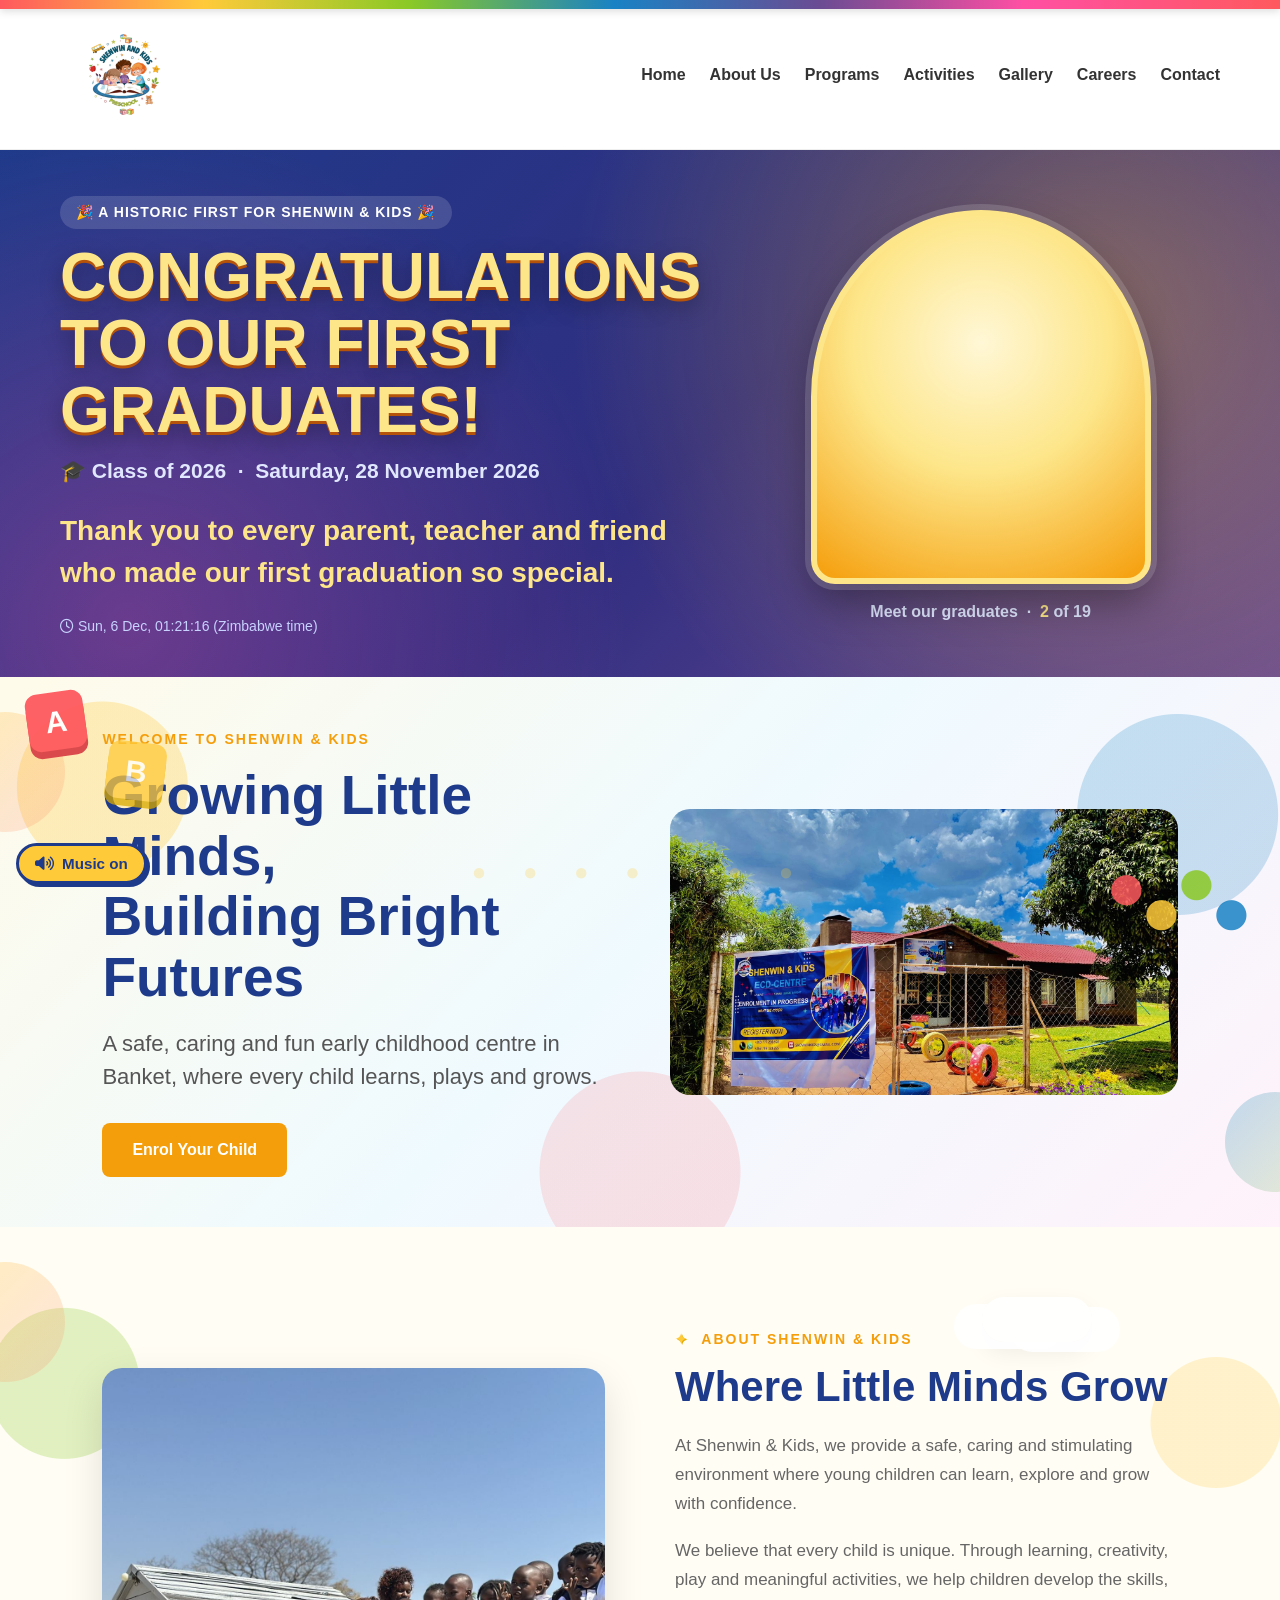
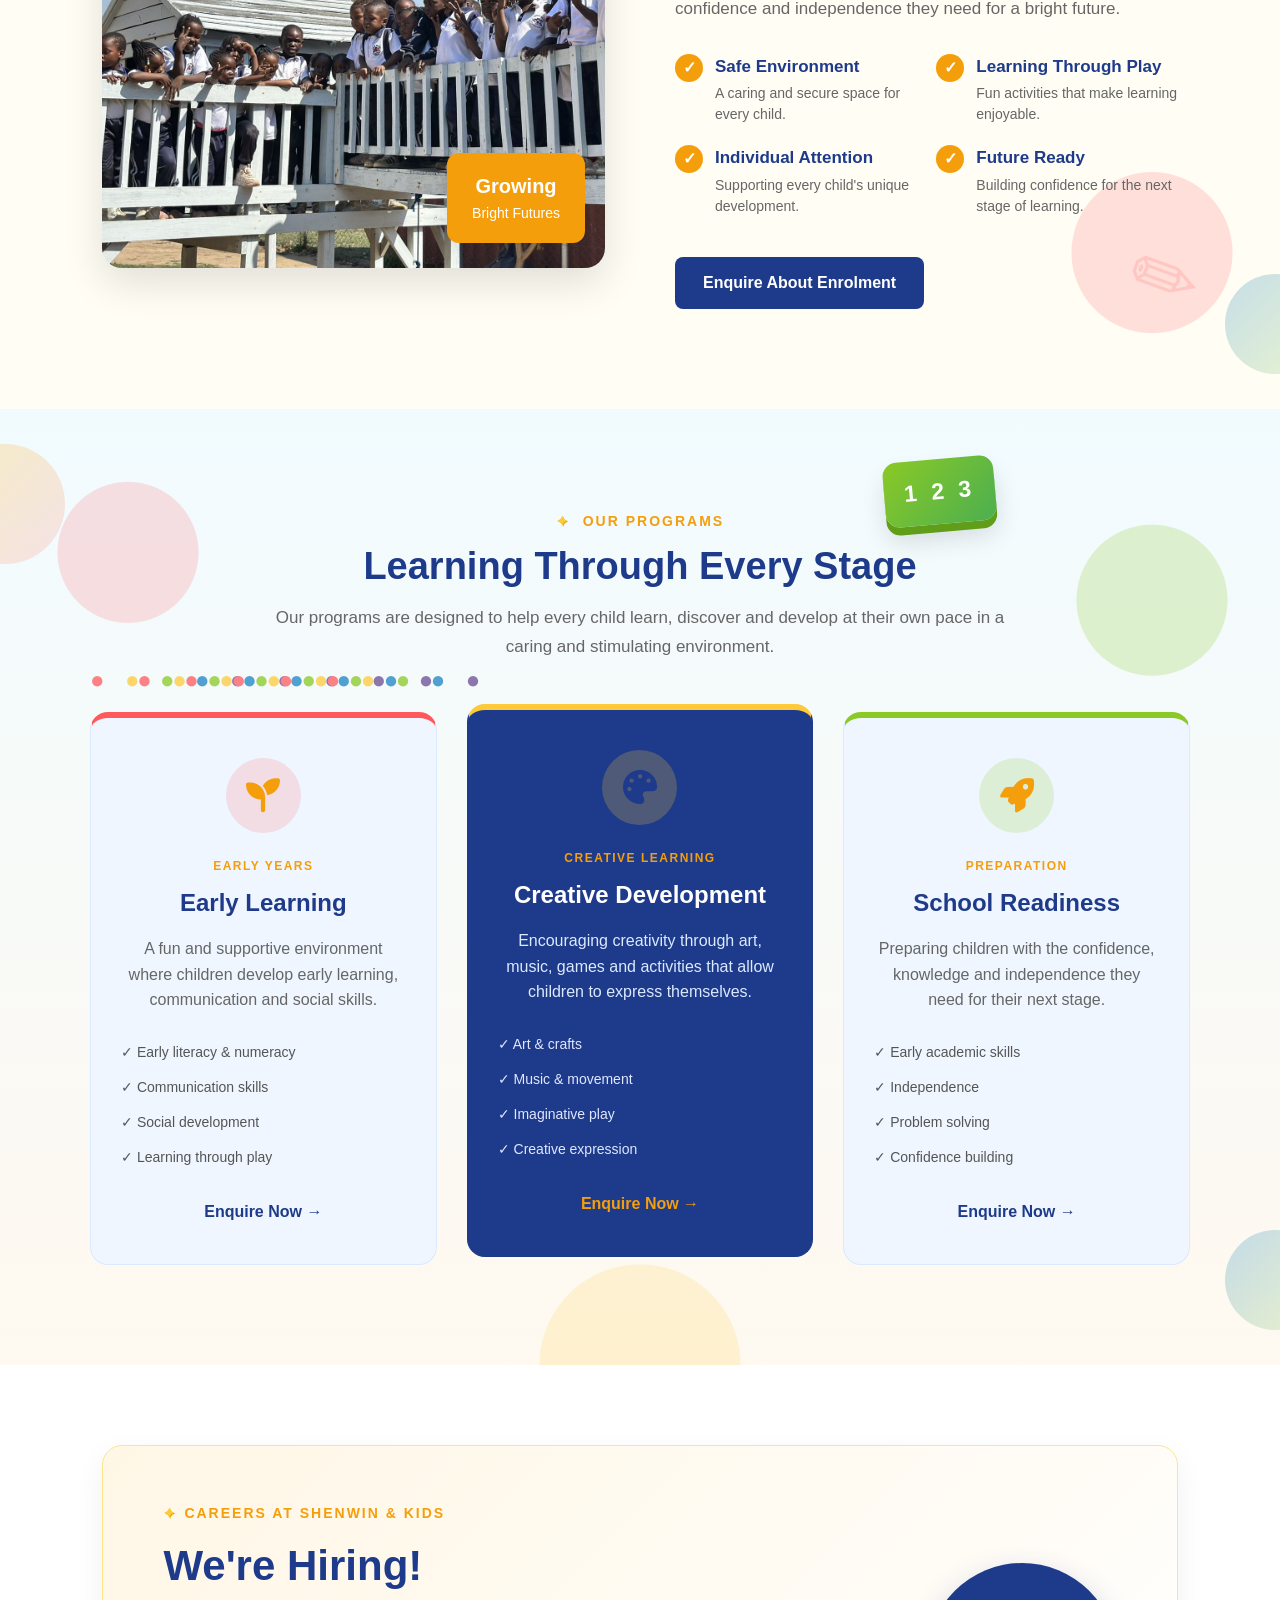
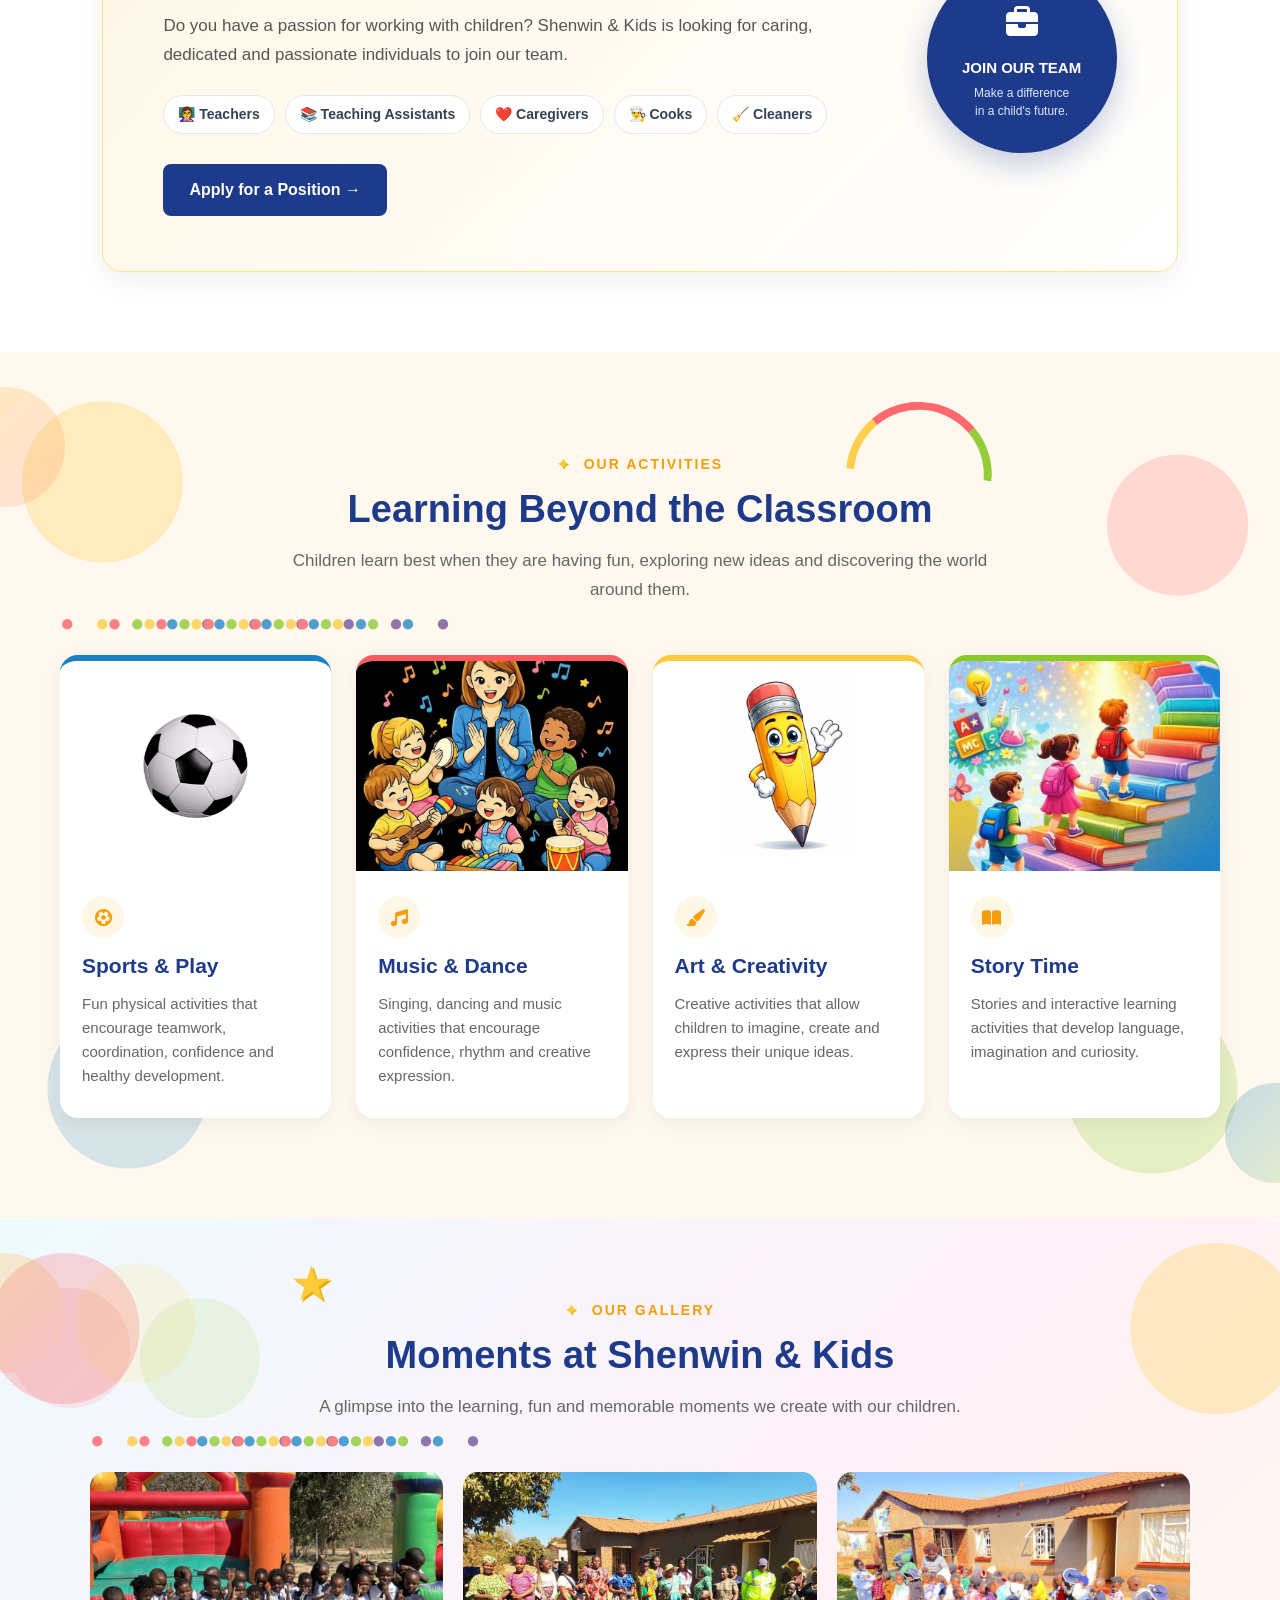
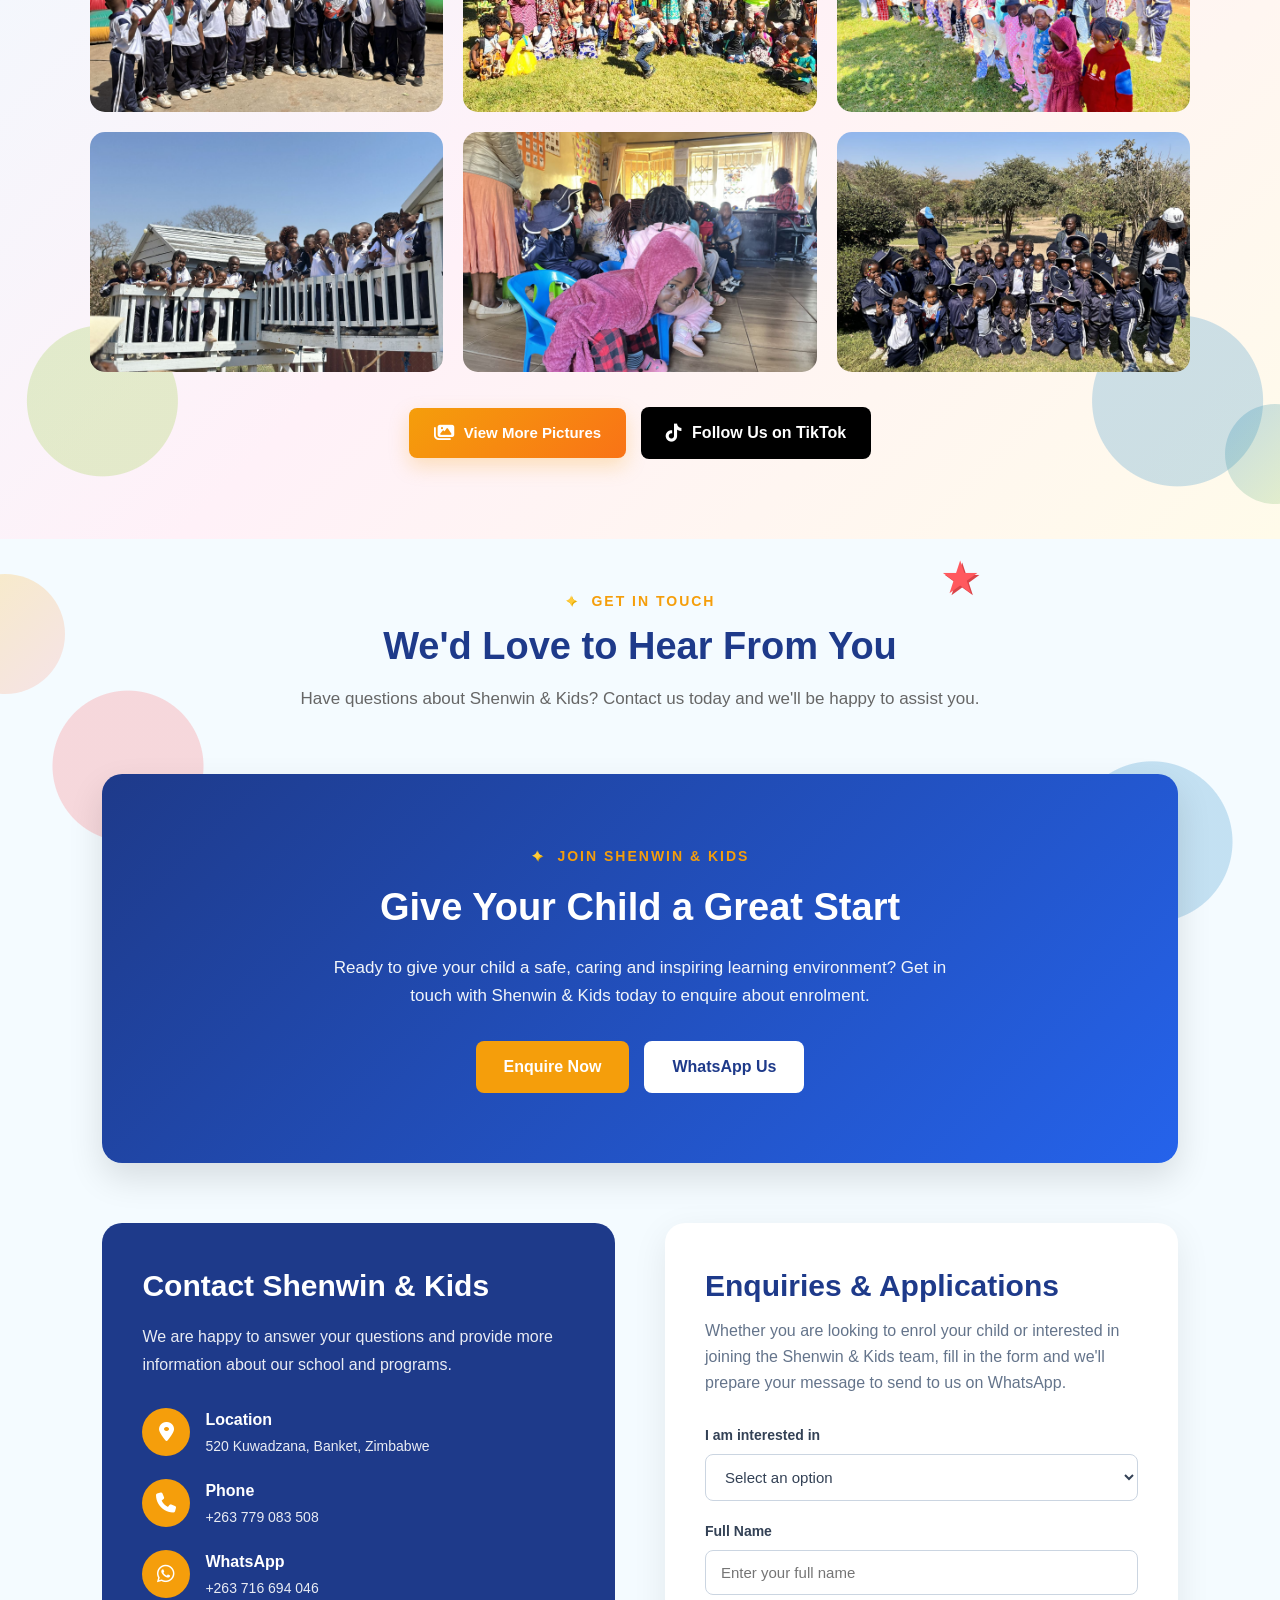
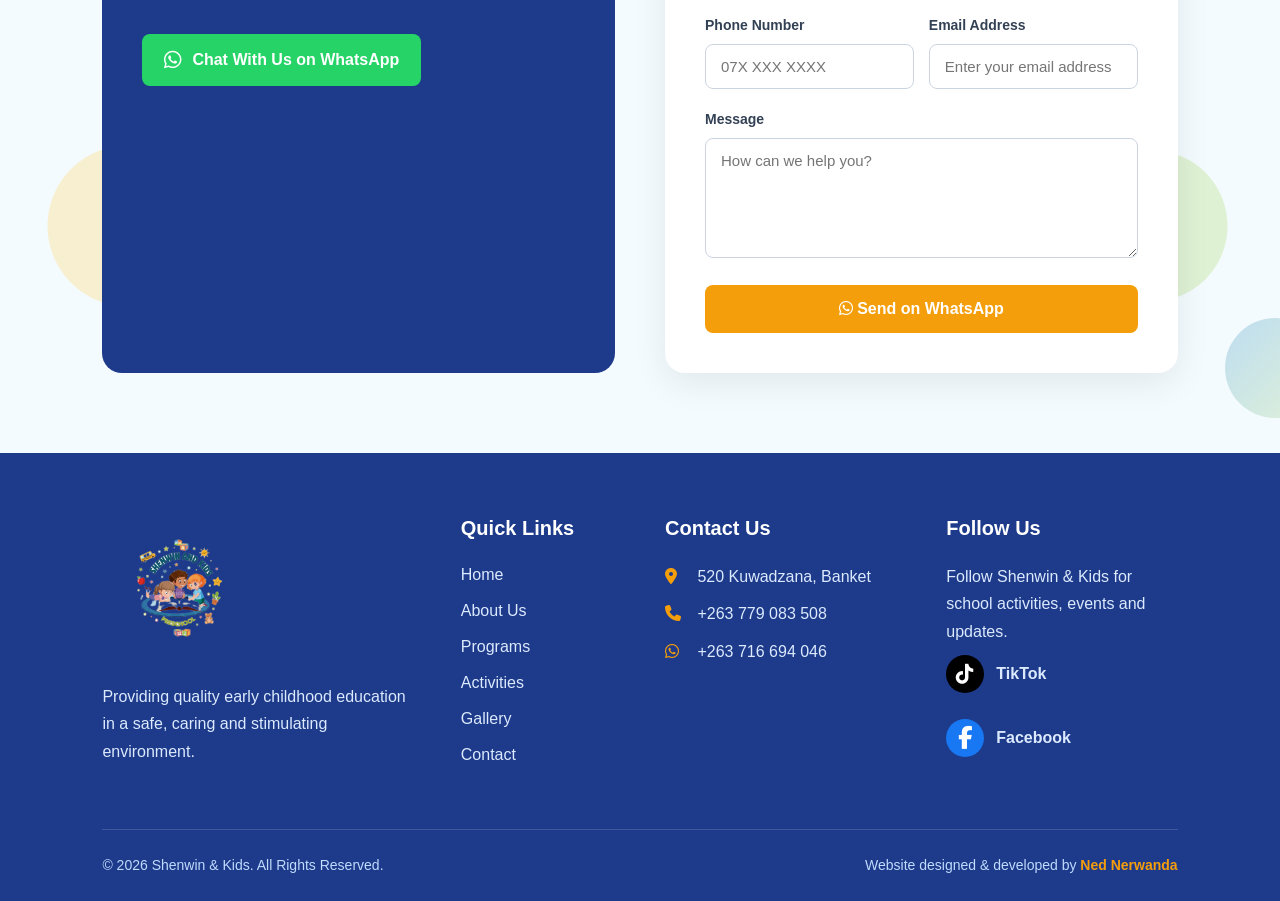
==== docs/index.html @ dcad1020 "Fade out graduation song before the TikTok outro sound Trims the song to 47.3s (the TikTok tag start" ====
<!DOCTYPE html>
<html lang="en">

<head>

    <meta charset="UTF-8">
    <meta name="viewport" content="width=device-width, initial-scale=1.0">
    <meta name="author" content="Ned Nerwanda">

    <title>Shenwin & Kids | Early Childhood Development Centre</title>
    <meta name="description" content="Shenwin & Kids ECD Centre in Banket, Zimbabwe: a safe, caring place where young children learn through play. Enrolling ECD A, ECD B and Grade 1.">
    <link rel="icon" type="image/png" href="img/favicon.png">

    <link rel="stylesheet" href="style.css?v=11">
    <link rel="stylesheet"
      href="https://cdnjs.cloudflare.com/ajax/libs/font-awesome/6.7.2/css/all.min.css">

</head>


<body>


<!-- ==============================
     HEADER
============================== -->

<header>

    <div class="logo">

        <a href="#home">

            <img src="img/logo.png" alt="Shenwin & Kids">

        </a>

    </div>


    <button
        class="menu-toggle"
        id="menu-toggle"
        aria-label="Open navigation menu"
    >
        ☰
    </button>

<nav id="main-nav">
    <a href="#home">Home</a>
    <a href="#about">About Us</a>
    <a href="#programs">Programs</a>
    <a href="#activities">Activities</a>
    <a href="#gallery">Gallery</a>
    <a href="#careers">Careers</a>
    <a href="#contact">Contact</a>
</nav>

</header>


<!-- ==============================
     FIRST GRADUATION BANNER
     (countdown + graduates slideshow; see countdown.js)
============================== -->

<section class="grad-banner" id="graduation" aria-label="First graduation countdown">

    <div class="confetti" aria-hidden="true"><i style="left:41%;background:#ff595e;animation-delay:-3.2s;animation-duration:6.2s"></i><i style="left:68%;background:#ffca3a;animation-delay:-2.9s;animation-duration:6.3s"></i><i style="left:64%;background:#ff595e;animation-delay:-0.3s;animation-duration:8.2s"></i><i style="left:8%;background:#ff595e;animation-delay:-0.7s;animation-duration:8.1s"></i><i style="left:72%;background:#ffca3a;animation-delay:-7.6s;animation-duration:9.2s"></i><i style="left:74%;background:#ffca3a;animation-delay:-4.6s;animation-duration:8.0s"></i><i style="left:28%;background:#ffca3a;animation-delay:-4.5s;animation-duration:6.7s"></i><i style="left:53%;background:#ff595e;animation-delay:-4.3s;animation-duration:8.9s"></i><i style="left:71%;background:#fbbf24;animation-delay:-5.5s;animation-duration:6.5s"></i><i style="left:73%;background:#ffffff;animation-delay:-1.5s;animation-duration:6.5s"></i><i style="left:91%;background:#ffca3a;animation-delay:-4.5s;animation-duration:9.1s"></i><i style="left:63%;background:#ffffff;animation-delay:-4.3s;animation-duration:9.9s"></i><i style="left:59%;background:#ff4fa3;animation-delay:-7.4s;animation-duration:7.8s"></i><i style="left:31%;background:#fbbf24;animation-delay:-1.4s;animation-duration:9.9s"></i><i style="left:10%;background:#ff4fa3;animation-delay:-2.4s;animation-duration:8.5s"></i><i style="left:43%;background:#ffffff;animation-delay:-3.6s;animation-duration:9.0s"></i><i style="left:9%;background:#ffca3a;animation-delay:-4.1s;animation-duration:6.8s"></i><i style="left:43%;background:#ff595e;animation-delay:-7.5s;animation-duration:8.1s"></i><i style="left:85%;background:#ffca3a;animation-delay:-6.1s;animation-duration:8.9s"></i><i style="left:40%;background:#8ac926;animation-delay:-5.6s;animation-duration:9.0s"></i><i style="left:74%;background:#fbbf24;animation-delay:-3.6s;animation-duration:10.2s"></i><i style="left:34%;background:#1982c4;animation-delay:-5.6s;animation-duration:6.3s"></i><i style="left:93%;background:#ffffff;animation-delay:-2.5s;animation-duration:8.9s"></i><i style="left:87%;background:#fbbf24;animation-delay:-3.6s;animation-duration:9.6s"></i><i style="left:85%;background:#8ac926;animation-delay:-0.2s;animation-duration:8.3s"></i><i style="left:21%;background:#ff4fa3;animation-delay:-0.9s;animation-duration:6.3s"></i><i style="left:98%;background:#8ac926;animation-delay:-1.0s;animation-duration:7.2s"></i><i style="left:50%;background:#fbbf24;animation-delay:-4.0s;animation-duration:6.8s"></i><i style="left:51%;background:#ff4fa3;animation-delay:-2.2s;animation-duration:6.7s"></i><i style="left:55%;background:#fbbf24;animation-delay:-4.4s;animation-duration:9.5s"></i><i style="left:45%;background:#ffffff;animation-delay:-7.1s;animation-duration:10.8s"></i><i style="left:19%;background:#ffca3a;animation-delay:-1.4s;animation-duration:7.2s"></i><i style="left:29%;background:#ffca3a;animation-delay:-3.9s;animation-duration:8.9s"></i><i style="left:33%;background:#8ac926;animation-delay:-0.0s;animation-duration:8.1s"></i><i style="left:47%;background:#ff4fa3;animation-delay:-4.5s;animation-duration:10.8s"></i><i style="left:88%;background:#fbbf24;animation-delay:-4.1s;animation-duration:9.1s"></i></div>

    <div class="grad-inner">

        <div class="grad-text">

            <span class="grad-kicker">🎉 A historic first for Shenwin &amp; Kids 🎉</span>

            <h2 class="grad-title js-grad-title">Our First Ever Graduation!</h2>

            <p class="grad-sub">🎓 Class of 2026 &nbsp;·&nbsp; Saturday, 28 November 2026</p>

            <div class="grad-boxes js-grad-boxes" aria-live="off">
                <div class="grad-box"><b data-cd="days">--</b><span>Days</span></div>
                <div class="grad-box"><b data-cd="hours">--</b><span>Hours</span></div>
                <div class="grad-box"><b data-cd="minutes">--</b><span>Minutes</span></div>
                <div class="grad-box"><b data-cd="seconds">--</b><span>Seconds</span></div>
            </div>

            <p class="grad-dayof js-grad-dayof" hidden></p>

            <p class="grad-clock">
                <i class="fa-regular fa-clock"></i>
                <span class="js-clock"></span>
            </p>

        </div>

        <div class="grad-show">
            <div class="grad-frame js-grad-slides">
                <img src="img/graduates/graduate01.webp" alt="Shenwin &amp; Kids graduate" class="active" decoding="async">
                <img src="img/graduates/graduate02.webp" alt="Shenwin &amp; Kids graduate" decoding="async">
                <img src="img/graduates/graduate03.webp" alt="Shenwin &amp; Kids graduate" decoding="async">
                <img src="img/graduates/graduate04.webp" alt="Shenwin &amp; Kids graduate" decoding="async">
                <img src="img/graduates/graduate05.webp" alt="Shenwin &amp; Kids graduate" decoding="async">
                <img src="img/graduates/graduate06.webp" alt="Shenwin &amp; Kids graduate" decoding="async">
                <img src="img/graduates/graduate07.webp" alt="Shenwin &amp; Kids graduate" decoding="async">
                <img src="img/graduates/graduate08.webp" alt="Shenwin &amp; Kids graduate" decoding="async">
                <img src="img/graduates/graduate09.webp" alt="Shenwin &amp; Kids graduate" decoding="async">
                <img src="img/graduates/graduate10.webp" alt="Shenwin &amp; Kids graduate" decoding="async">
                <img src="img/graduates/graduate11.webp" alt="Shenwin &amp; Kids graduate" decoding="async">
                <img src="img/graduates/graduate12.webp" alt="Shenwin &amp; Kids graduate" decoding="async">
                <img src="img/graduates/graduate13.webp" alt="Shenwin &amp; Kids graduate" decoding="async">
                <img src="img/graduates/graduate14.webp" alt="Shenwin &amp; Kids graduate" decoding="async">
                <img src="img/graduates/graduate15.webp" alt="Shenwin &amp; Kids graduate" decoding="async">
                <img src="img/graduates/graduate16.webp" alt="Shenwin &amp; Kids graduate" decoding="async">
                <img src="img/graduates/graduate17.webp" alt="Shenwin &amp; Kids graduate" decoding="async">
                <img src="img/graduates/graduate18.webp" alt="Shenwin &amp; Kids graduate" decoding="async">
                <img src="img/graduates/graduate19.webp" alt="Shenwin &amp; Kids graduate" decoding="async">
            </div>
            <p class="grad-caption">Meet our graduates &nbsp;·&nbsp; <b class="js-grad-n">1</b> of 19</p>
        </div>

    </div>

</section>




<!-- ==============================
     HERO
============================== -->

<section class="hero" id="home">

    <div class="hero-content">

        <span class="hero-label">
            WELCOME TO SHENWIN & KIDS
        </span>


        <h1>
            Growing Little Minds,<br>
            Building Bright Futures
        </h1>


        <p>
            A safe, caring and fun early childhood centre in Banket,
            where every child learns, plays and grows.
        </p>


        <a href="#contact" class="hero-button">
            Enrol Your Child
        </a>

    </div>


    <div class="hero-image">

        <img
            src="img/school1.jpg"
            alt="Shenwin Kids"
        >

    </div>

</section>



<!-- ==============================
     ABOUT
============================== -->

<section id="about" class="about-section">

    <div class="about-container">


        <div class="about-image">

            <img loading="lazy"
                src="img/activity4.jpg"
                alt="Children learning at Shenwin & Kids"
            >


            <div class="about-badge">

                <strong>Growing</strong>

                <span>Bright Futures</span>

            </div>

        </div>



        <div class="about-content">

            <span class="section-label">
                ABOUT SHENWIN & KIDS
            </span>


            <h2>
                Where Little Minds Grow
            </h2>


            <p>
                At Shenwin & Kids, we provide a safe, caring and stimulating
                environment where young children can learn, explore and grow
                with confidence.
            </p>


            <p>
                We believe that every child is unique. Through learning,
                creativity, play and meaningful activities, we help children
                develop the skills, confidence and independence they need
                for a bright future.
            </p>


            <div class="about-features">


                <div class="about-feature">

                    <span class="feature-icon">✓</span>

                    <div>

                        <h3>Safe Environment</h3>

                        <p>
                            A caring and secure space for every child.
                        </p>

                    </div>

                </div>


                <div class="about-feature">

                    <span class="feature-icon">✓</span>

                    <div>

                        <h3>Learning Through Play</h3>

                        <p>
                            Fun activities that make learning enjoyable.
                        </p>

                    </div>

                </div>


                <div class="about-feature">

                    <span class="feature-icon">✓</span>

                    <div>

                        <h3>Individual Attention</h3>

                        <p>
                            Supporting every child's unique development.
                        </p>

                    </div>

                </div>


                <div class="about-feature">

                    <span class="feature-icon">✓</span>

                    <div>

                        <h3>Future Ready</h3>

                        <p>
                            Building confidence for the next stage of learning.
                        </p>

                    </div>

                </div>


            </div>


            <a href="#contact" class="about-button">
                Enquire About Enrolment
            </a>

        </div>

    </div>

</section>



<!-- ==============================
     PROGRAMS
============================== -->

<section class="programs" id="programs">

    <div class="section-heading">

        <span class="section-label">
            OUR PROGRAMS
        </span>


        <h2>
            Learning Through Every Stage
        </h2>


        <p>
            Our programs are designed to help every child learn,
            discover and develop at their own pace in a caring
            and stimulating environment.
        </p>

    </div>



    <div class="program-cards">


        <div class="program-card">

<div class="program-icon">
    <i class="fa-solid fa-seedling"></i>
</div>
            <span class="program-stage">
                EARLY YEARS
            </span>


            <h3>
                Early Learning
            </h3>


            <p>
                A fun and supportive environment where children
                develop early learning, communication and social skills.
            </p>


            <ul class="program-list">

                <li>✓ Early literacy & numeracy</li>

                <li>✓ Communication skills</li>

                <li>✓ Social development</li>

                <li>✓ Learning through play</li>

            </ul>


            <a href="#contact" class="program-link">
                Enquire Now →
            </a>

        </div>



        <div class="program-card featured-program">

<div class="program-icon">
    <i class="fa-solid fa-palette"></i>
</div>
            <span class="program-stage">
                CREATIVE LEARNING
            </span>


            <h3>
                Creative Development
            </h3>


            <p>
                Encouraging creativity through art, music, games
                and activities that allow children to express themselves.
            </p>


            <ul class="program-list">

                <li>✓ Art & crafts</li>

                <li>✓ Music & movement</li>

                <li>✓ Imaginative play</li>

                <li>✓ Creative expression</li>

            </ul>


            <a href="#contact" class="program-link">
                Enquire Now →
            </a>

        </div>



        <div class="program-card">

<div class="program-icon">
    <i class="fa-solid fa-rocket"></i>
</div>
            <span class="program-stage">
                PREPARATION
            </span>


            <h3>
                School Readiness
            </h3>


            <p>
                Preparing children with the confidence, knowledge
                and independence they need for their next stage.
            </p>


            <ul class="program-list">

                <li>✓ Early academic skills</li>

                <li>✓ Independence</li>

                <li>✓ Problem solving</li>

                <li>✓ Confidence building</li>

            </ul>


            <a href="#contact" class="program-link">
                Enquire Now →
            </a>

        </div>

    </div>

</section>

<!-- ==============================
     WE ARE HIRING
============================== -->

<section class="hiring-section" id="careers">

    <div class="hiring-container">

        <div class="hiring-content">

            <span class="section-label">CAREERS AT SHENWIN & KIDS</span>

            <h2>We're Hiring!</h2>

            <p>
                Do you have a passion for working with children?
                Shenwin & Kids is looking for caring, dedicated and
                passionate individuals to join our team.
            </p>

            <div class="hiring-positions">

                <span>👩‍🏫 Teachers</span>
                <span>📚 Teaching Assistants</span>
                <span>❤️ Caregivers</span>
                <span>👨‍🍳 Cooks</span>
                <span>🧹 Cleaners</span>

            </div>

            <a href="#enquiry-form"
               class="hiring-button"
               onclick="selectJobApplication()">
                Apply for a Position →
            </a>

        </div>

        <div class="hiring-badge">

<div class="hiring-badge-icon">
    <i class="fa-solid fa-briefcase"></i>
</div>

            <strong>JOIN OUR TEAM</strong>

            <span>
                Make a difference<br>
                in a child's future.
            </span>

        </div>

    </div>

</section>

<!-- ==============================
     ACTIVITIES
============================== -->

<section class="activities" id="activities">

    <div class="section-heading">

        <span class="section-label">
            OUR ACTIVITIES
        </span>


        <h2>
            Learning Beyond the Classroom
        </h2>


        <p>
            Children learn best when they are having fun, exploring
            new ideas and discovering the world around them.
        </p>

    </div>



    <div class="activity-grid">


        <div class="activity-card">

            <div class="activity-image">

                <img loading="lazy"
                    src="img/sports.jpg"
                    class="illustration"
                    alt="Children enjoying sports and outdoor play"
                >

            </div>


            <div class="activity-content">
                <span class="activity-number">
    <i class="fa-solid fa-futbol"></i>
</span>

                <h3>
                    Sports & Play
                </h3>


                <p>
                    Fun physical activities that encourage teamwork,
                    coordination, confidence and healthy development.
                </p>

            </div>

        </div>



        <div class="activity-card">

            <div class="activity-image">

                <img loading="lazy"
                    src="img/music.jpg"
                    alt="Children enjoying music and dance"
                >

            </div>


            <div class="activity-content">

<span class="activity-number">
    <i class="fa-solid fa-music"></i>
</span>

                <h3>
                    Music & Dance
                </h3>


                <p>
                    Singing, dancing and music activities that encourage
                    confidence, rhythm and creative expression.
                </p>

            </div>

        </div>



        <div class="activity-card">

            <div class="activity-image">

                <img loading="lazy"
                    src="img/art.jpg"
                    class="illustration"
                    alt="Children participating in art and creative activities"
                >

            </div>


            <div class="activity-content">

<span class="activity-number">
    <i class="fa-solid fa-paintbrush"></i>
</span>

                <h3>
                    Art & Creativity
                </h3>


                <p>
                    Creative activities that allow children to imagine,
                    create and express their unique ideas.
                </p>

            </div>

        </div>



        <div class="activity-card">

            <div class="activity-image">

                <img loading="lazy"
                    src="img/story.jpg"
                    alt="Children enjoying story time"
                >

            </div>


            <div class="activity-content">

<span class="activity-number">
    <i class="fa-solid fa-book-open"></i>
</span>

                <h3>
                    Story Time
                </h3>


                <p>
                    Stories and interactive learning activities that
                    develop language, imagination and curiosity.
                </p>

            </div>

        </div>

    </div>

</section>



<!-- ==============================
     GALLERY
============================== -->

<section class="gallery" id="gallery">

    <div class="section-heading">

        <span class="section-label">
            OUR GALLERY
        </span>


        <h2>
            Moments at Shenwin & Kids
        </h2>


        <p>
            A glimpse into the learning, fun and memorable moments
            we create with our children.
        </p>

    </div>



    <div class="gallery-grid">


        <div class="gallery-item">

            <img loading="lazy"
                src="img/activity1.jpg"
                alt="Shenwin & Kids learning activities"
            >

        </div>


        <div class="gallery-item">

            <img loading="lazy"
                src="img/activity2.jpg"
                alt="Shenwin & Kids children activities"
            >

        </div>


        <div class="gallery-item">

            <img loading="lazy"
                src="img/activity3.jpg"
                alt="Shenwin & Kids outdoor activities"
            >

        </div>


        <div class="gallery-item">

            <img loading="lazy"
                src="img/activity4.jpg"
                alt="Shenwin & Kids creative activities"
            >

        </div>


        <div class="gallery-item">

            <img loading="lazy"
                src="img/activity5.jpg"
                alt="Shenwin & Kids school activities"
            >

        </div>


        <div class="gallery-item">

            <img loading="lazy"
                src="img/activity6.jpg"
                alt="Shenwin & Kids memorable moments"
            >

        </div>

        </div>

        <!-- GALLERY BUTTONS -->

<div class="gallery-buttons">

    <a href="gallery.html" class="gallery-more-button">
        <i class="fas fa-images"></i>
        View More Pictures
    </a>

    <a
        href="https://www.tiktok.com/@shenwin_kids"
        class="gallery-tiktok-button"
        target="_blank"
        rel="noopener noreferrer"
    >
        <i class="fab fa-tiktok"></i>
        Follow Us on TikTok
    </a>

</div>


    <!-- GALLERY LIGHTBOX -->

    <div class="lightbox" id="lightbox">

        <button
            class="lightbox-close"
            id="lightbox-close"
            type="button"
        >
            ✕
        </button>


        <button
            class="lightbox-prev"
            id="lightbox-prev"
            type="button"
        >
            ←
        </button>


        <div class="lightbox-content">

            <img loading="lazy"
                id="lightbox-image"
                src=""
                alt="Shenwin & Kids Gallery"
            >

        </div>


        <button
            class="lightbox-next"
            id="lightbox-next"
            type="button"
        >
            →
        </button>

    </div>

</section>



<!-- ==============================
     CONTACT
============================== -->

<section class="contact" id="contact">


    <div class="section-heading">

        <span class="section-label">
            GET IN TOUCH
        </span>


        <h2>
            We'd Love to Hear From You
        </h2>


        <p>
            Have questions about Shenwin & Kids?
            Contact us today and we'll be happy to assist you.
        </p>

    </div>



    <!-- CTA -->

    <div class="enrolment-cta">

        <div class="enrolment-cta-content">

            <span class="section-label">
                JOIN SHENWIN & KIDS
            </span>


            <h2>
                Give Your Child a Great Start
            </h2>


            <p>
                Ready to give your child a safe, caring and inspiring
                learning environment? Get in touch with Shenwin & Kids
                today to enquire about enrolment.
            </p>


            <div class="enrolment-buttons">

                <a
                    href="#enquiry-form"
                    class="cta-primary"
                >
                    Enquire Now
                </a>


                <a
                    href="https://wa.me/263716694046"
                    class="cta-secondary"
                    target="_blank"
                    rel="noopener noreferrer"
                >
                    WhatsApp Us
                </a>

            </div>

        </div>

    </div>



    <!-- CONTACT CONTAINER -->

    <div class="contact-container">


        <!-- CONTACT INFORMATION -->

        <div class="contact-info">

            <h3>
                Contact Shenwin & Kids
            </h3>


            <p>
                We are happy to answer your questions and provide
                more information about our school and programs.
            </p>


            <div class="contact-details">


                <div class="contact-item">

                    <div class="contact-icon">
    <i class="fa-solid fa-location-dot"></i>
</div>


                    <div>

                        <h4>
                            Location
                        </h4>


                        <p>
                            520 Kuwadzana, Banket, Zimbabwe
                        </p>

                    </div>

                </div>



                <div class="contact-item">

                   <div class="contact-icon">
    <i class="fa-solid fa-phone"></i>
</div>


                    <div>

                        <h4>
                            Phone
                        </h4>


                        <p>

                            <a href="tel:+263779083508">
                                +263 779 083 508
                            </a>

                        </p>

                    </div>

                </div>



                <div class="contact-item">

                   <div class="contact-icon">
    <i class="fa-brands fa-whatsapp"></i>
</div>


                    <div>

                        <h4>
                            WhatsApp
                        </h4>


                        <p>
                            <a href="https://wa.me/263716694046" target="_blank" rel="noopener noreferrer">
                                +263 716 694 046
                            </a>
                        </p>

                    </div>

                </div>

            </div>

<a
    href="https://wa.me/263716694046"
    class="whatsapp-button"
    target="_blank"
    rel="noopener noreferrer"
>
    <i class="fa-brands fa-whatsapp"></i>
    Chat With Us on WhatsApp
</a>

        </div>



        <!-- ==============================
             ENQUIRY / JOB FORM
        ============================== -->

        <div
            class="contact-form-container"
            id="enquiry-form"
        >

            <h3>
                Enquiries & Applications
            </h3>


            <p>
                Whether you are looking to enrol your child or interested
                in joining the Shenwin & Kids team, fill in the form and
                we'll prepare your message to send to us on WhatsApp.
            </p>

<form
    id="contact-form"
>
                <!-- APPLICATION TYPE -->

                <div class="form-group">

                    <label for="application-type">
                        I am interested in
                    </label>


                    <select
                        id="application-type"
                        name="application-type"
                        required
                    >

                        <option value="">
                            Select an option
                        </option>


                        <option value="Child Enrolment">
                            👨‍👩‍👧 Enrolling a Child
                        </option>


                        <option value="Job Application">
                            💼 Applying for a Job
                        </option>

                    </select>

                </div>



                <!-- ==============================
                     COMMON INFORMATION
                ============================== -->

                <div class="form-group">

                    <label for="applicant-name">
                        Full Name
                    </label>


                    <input
                        type="text"
                        id="applicant-name"
                        name="applicant-name"
                        placeholder="Enter your full name"
                        required
                    >

                </div>



                <div class="form-row">


                    <div class="form-group">

                        <label for="applicant-phone">
                            Phone Number
                        </label>


                        <input
                            type="tel"
                            id="applicant-phone"
                            name="applicant-phone"
                            placeholder="07X XXX XXXX"
                            required
                        >

                    </div>



                    <div class="form-group">

                        <label for="applicant-email">
                            Email Address
                        </label>


                        <input
                            type="email"
                            id="applicant-email"
                            name="applicant-email"
                            placeholder="Enter your email address"
                        >

                    </div>

                </div>



                <!-- ==============================
                     CHILD ENROLMENT FIELDS
                ============================== -->

                <div
                    id="enrolment-fields"
                    style="display: none;"
                >


                    <div class="form-group">

                        <label for="child-name">
                            Child's Name
                        </label>


                        <input
                            type="text"
                            id="child-name"
                            name="child-name"
                            placeholder="Enter child's name"
                        >

                    </div>



                    <div class="form-row">


                        <div class="form-group">

                            <label for="child-age">
                                Child's Age
                            </label>


                            <input
                                type="text"
                                id="child-age"
                                name="child-age"
                                placeholder="e.g. 4 years"
                            >

                        </div>



                        <div class="form-group">

                            <label for="grade">
                                Grade / Class
                            </label>


                            <select
                                id="grade"
                                name="grade"
                            >

                                <option value="">
                                    Select Grade / Class
                                </option>


                                <option value="ECD A">
                                    ECD A
                                </option>


                                <option value="ECD B">
                                    ECD B
                                </option>


                                <option value="Grade 1">
                                    Grade 1
                                </option>

                            </select>

                        </div>

                    </div>



                    <div class="form-group">

                        <label for="subject">
                            Enquiry Type
                        </label>


                        <select
                            id="subject"
                            name="subject"
                        >

                            <option value="">
                                Select an option
                            </option>


                            <option value="Enrollment">
                                Enrollment
                            </option>


                            <option value="Fees">
                                Fees
                            </option>


                            <option value="Programs">
                                Programs
                            </option>


                            <option value="School Tour">
                                School Tour
                            </option>


                            <option value="General Enquiry">
                                General Enquiry
                            </option>

                        </select>

                    </div>

                </div>



                <!-- ==============================
                     JOB APPLICATION FIELDS
                ============================== -->

                <div
                    id="job-fields"
                    style="display: none;"
                >


                    <div class="form-group">

                        <label for="job-position">
                            Position Applying For
                        </label>


                        <select
                            id="job-position"
                            name="job-position"
                        >

                            <option value="">
                                Select a position
                            </option>


                            <option value="Teacher">
                                👩‍🏫 Teacher
                            </option>


                            <option value="Teaching Assistant">
                                📚 Teaching Assistant
                            </option>


                            <option value="Caregiver">
                                ❤️ Caregiver
                            </option>


                            <option value="Cook">
                                👨‍🍳 Cook
                            </option>


                            <option value="Cleaner">
                                🧹 Cleaner
                            </option>


                            <option value="Gardener">
                                🌱 Gardener
                            </option>


                            <option value="Security">
                                🛡️ Security
                            </option>


                            <option value="Other">
                                Other
                            </option>

                        </select>

                    </div>



                    <div class="form-group">

                        <label for="experience">
                            Experience / Qualifications
                        </label>


                        <textarea
                            id="experience"
                            name="experience"
                            rows="4"
                            placeholder="Briefly tell us about your experience and qualifications..."
                        ></textarea>

                    </div>

<div class="form-group cv-upload-group">

    <label>
        Your CV
    </label>

    <div class="cv-upload-box">

        <div class="cv-upload-icon">
            <i class="fa-brands fa-whatsapp"></i>
        </div>

        <div class="cv-upload-text">

            <strong>
                Send your CV on WhatsApp
            </strong>

            <span>
                After you submit this form, tap "Continue to WhatsApp"
                and attach your CV (PDF, Word or a clear photo) to
                +263 716 694 046.
            </span>

        </div>

    </div>

</div>
                </div>



                <!-- ==============================
                     MESSAGE
                ============================== -->

                <div class="form-group">

                    <label for="message">
                        Message
                    </label>


                    <textarea
                        id="message"
                        name="message"
                        rows="5"
                        placeholder="How can we help you?"
                        required
                    ></textarea>

                </div>



                <button
                    type="submit"
                    class="submit-button"
                >
                    <i class="fa-brands fa-whatsapp"></i> Send on WhatsApp
                </button>

                <!-- SUCCESS MESSAGE -->

<!-- SUCCESS MESSAGE -->

<div id="form-success" class="form-success">

    <div class="success-icon">✓</div>

    <h3 id="success-title">Application Ready!</h3>

    <p id="success-message">
        Your application has been prepared successfully.
        Click the button below to continue to WhatsApp.
    </p>

    <button
        type="button"
        id="whatsapp-continue"
        class="whatsapp-continue"
    >
        💬 Continue to WhatsApp
    </button>

</div>

            </form>

        </div>

    </div>

</section>



<!-- ==============================
     FOOTER
============================== -->

<footer class="footer">


    <div class="footer-container">


        <div class="footer-column">

            <img loading="lazy"
                src="img/logo.png"
                alt="Shenwin & Kids Logo"
                class="footer-logo"
            >


            <p>
                Providing quality early childhood education
                in a safe, caring and stimulating environment.
            </p>

        </div>



        <div class="footer-column">

            <h3>
                Quick Links
            </h3>


            <a href="#home">Home</a>

            <a href="#about">About Us</a>

            <a href="#programs">Programs</a>

            <a href="#activities">Activities</a>

            <a href="#gallery">Gallery</a>

            <a href="#contact">Contact</a>

        </div>



        <div class="footer-column">

            <h3>
                Contact Us
            </h3>

            <p>
                <i class="fa-solid fa-location-dot"></i>
                520 Kuwadzana, Banket
            </p>

            <p>
                <i class="fa-solid fa-phone"></i>
                <a href="tel:+263779083508">+263 779 083 508</a>
            </p>

            <p>
                <i class="fa-brands fa-whatsapp"></i>
                <a href="https://wa.me/263716694046" target="_blank" rel="noopener noreferrer">+263 716 694 046</a>
            </p>

        </div>


        <!-- SOCIAL MEDIA -->

        <div class="footer-column">

            <h3>Follow Us</h3>

            <p>
                Follow Shenwin & Kids for school activities,
                events and updates.
            </p>

            <div class="footer-social">

                <a href="https://www.tiktok.com/@shenwin_kids"
                   target="_blank"
                   rel="noopener noreferrer"
                   aria-label="Shenwin & Kids on TikTok">
                    <span class="social-icon tiktok-icon">
                        <i class="fa-brands fa-tiktok"></i>
                    </span>
                    TikTok
                </a>

                <!-- TODO: replace with the real Facebook page link -->
                <a href="https://www.facebook.com/share/"
                   target="_blank"
                   rel="noopener noreferrer"
                   aria-label="Shenwin & Kids on Facebook">
                    <span class="social-icon facebook-icon">
                        <i class="fa-brands fa-facebook-f"></i>
                    </span>
                    Facebook
                </a>

            </div>

        </div>

    </div>


    <div class="footer-bottom">

        <p>
            &copy; 2026 Shenwin & Kids. All Rights Reserved.
        </p>

        <p>
            Website designed & developed by
            <strong>Ned Nerwanda</strong>
        </p>

    </div>

</footer>



<script src="script.js?v=7"></script>

<script src="countdown.js?v=2"></script>
<script src="music.js?v=2"></script>

</body>

</html>
---- docs/style.css ----
/* =========================================================
   SHENWIN & KIDS
   MAIN WEBSITE STYLESHEET
   ========================================================= */


/* =========================================================
   RESET & GLOBAL STYLES
   ========================================================= */

* {
    margin: 0;
    padding: 0;
    box-sizing: border-box;
}

html {
    scroll-behavior: smooth;
}

body {
    font-family: Arial, Helvetica, sans-serif;
    color: #333333;
    background-color: #ffffff;
    line-height: 1.5;
}

img {
    max-width: 100%;
    height: auto;
}

button,
input,
select,
textarea {
    font-family: inherit;
}


/* =========================================================
   HEADER
   ========================================================= */

header {
    display: flex;
    justify-content: space-between;
    align-items: center;

    padding: 12px 60px;

    background-color: #ffffff;
    border-bottom: 1px solid #eeeeee;

    position: sticky;
    top: 0;
    z-index: 1000;
}

.logo img {
    width: 125px;
    display: block;
}

nav {
    display: flex;
    gap: 24px;
    align-items: center;
}

nav a {
    text-decoration: none;
    color: #333333;
    font-weight: 600;
    transition: 0.3s ease;
}

nav a:hover {
    color: #1e3a8a;
}

.menu-toggle {
    display: none;

    background: none;
    border: none;

    font-size: 30px;
    color: #1e3a8a;

    cursor: pointer;
}


/* =========================================================
   HERO
   ========================================================= */

.hero {
    min-height: 520px;

    display: flex;
    justify-content: space-between;
    align-items: center;

    gap: 60px;

    padding: 50px 8%;

    background: linear-gradient(
        135deg,
        #eff6ff,
        #ffffff
    );
}

.hero-content {
    flex: 1;
}

.hero-label {
    display: inline-block;

    margin-bottom: 15px;

    color: #f59e0b;

    font-size: 14px;
    font-weight: bold;

    letter-spacing: 2px;
}

.hero-content h1 {
    font-size: 55px;
    line-height: 1.1;

    margin-bottom: 20px;

    color: #1e3a8a;
}

.hero-content p {
    font-size: 22px;

    margin-bottom: 30px;

    color: #555555;
}

.hero-button {
    display: inline-block;

    padding: 15px 30px;

    background-color: #f59e0b;
    color: #ffffff;

    text-decoration: none;
    font-weight: bold;

    border-radius: 8px;

    transition: 0.3s ease;
}

.hero-button:hover {
    background-color: #d97706;
    transform: translateY(-2px);
}

.hero-image {
    flex: 1;
}

.hero-image img {
    width: 100%;
    max-width: 520px;

    margin: 0 auto;

    display: block;

    border-radius: 20px;
}


/* =========================================================
   GENERAL SECTION HEADING
   ========================================================= */

.section-heading {
    max-width: 750px;

    margin: 0 auto 50px;

    text-align: center;
}

.section-label {
    display: inline-block;

    margin-bottom: 12px;

    color: #f59e0b;

    font-size: 14px;
    font-weight: bold;

    letter-spacing: 2px;
}

.section-heading h2 {
    margin-bottom: 15px;

    color: #1e3a8a;

    font-size: 38px;
    line-height: 1.2;
}

.section-heading p {
    color: #666666;

    font-size: 17px;
    line-height: 1.7;
}


/* =========================================================
   ABOUT
   ========================================================= */

.about-section {
    padding: 100px 8%;
    background-color: #eff6ff;
}

.about-container {
    max-width: 1200px;

    margin: 0 auto;

    display: grid;

    grid-template-columns: 1fr 1fr;

    gap: 70px;

    align-items: center;
}

.about-image {
    position: relative;
}

.about-image img {
    width: 100%;
    max-width: 520px;

    height: 500px;

    object-fit: cover;

    display: block;

    border-radius: 20px;

    box-shadow:
        0 15px 40px rgba(0, 0, 0, 0.12);
}

.about-badge {
    position: absolute;

    right: 20px;
    bottom: 25px;

    padding: 18px 25px;

    background-color: #f59e0b;

    color: #ffffff;

    border-radius: 12px;

    text-align: center;

    box-shadow:
        0 8px 25px rgba(0, 0, 0, 0.15);
}

.about-badge strong {
    display: block;
    font-size: 20px;
}

.about-badge span {
    font-size: 14px;
}

.about-content {
    max-width: 600px;
}

.about-content h2 {
    margin-bottom: 20px;

    color: #1e3a8a;

    font-size: 42px;
    line-height: 1.2;
}

.about-content > p {
    margin-bottom: 18px;

    color: #666666;

    font-size: 17px;
    line-height: 1.7;
}

.about-features {
    display: grid;

    grid-template-columns: 1fr 1fr;

    gap: 20px;

    margin: 30px 0;
}

.about-feature {
    display: flex;

    align-items: flex-start;

    gap: 12px;
}

.feature-icon {
    width: 28px;
    height: 28px;

    min-width: 28px;

    display: flex;

    align-items: center;
    justify-content: center;

    background-color: #f59e0b;

    color: #ffffff;

    border-radius: 50%;

    font-weight: bold;
}

.about-feature h3 {
    margin-bottom: 4px;

    color: #1e3a8a;

    font-size: 17px;
}

.about-feature p {
    color: #666666;

    font-size: 14px;

    line-height: 1.5;
}

.about-button {
    display: inline-block;

    margin-top: 10px;

    padding: 14px 28px;

    background-color: #1e3a8a;

    color: #ffffff;

    text-decoration: none;

    font-weight: bold;

    border-radius: 8px;

    transition: 0.3s ease;
}

.about-button:hover {
    background-color: #162e6b;
    transform: translateY(-2px);
}


/* =========================================================
   PROGRAMS
   ========================================================= */

.programs {
    padding: 100px 60px;
    background-color: #ffffff;
}

.program-cards {
    max-width: 1100px;

    margin: 0 auto;

    display: grid;

    grid-template-columns: repeat(3, 1fr);

    gap: 30px;
}

.program-card {
    position: relative;

    padding: 40px 30px;

    background-color: #eff6ff;

    border: 1px solid #dbeafe;

    border-radius: 18px;

    text-align: center;

    transition: 0.3s ease;
}

.program-card:hover {
    transform: translateY(-8px);

    box-shadow:
        0 15px 35px rgba(0, 0, 0, 0.10);
}

.featured-program {
    background-color: #1e3a8a;

    border-color: #1e3a8a;

    transform: translateY(-8px);
}

.featured-program:hover {
    transform: translateY(-14px);
}

.program-icon {
    width: 75px;
    height: 75px;

    margin: 0 auto 20px;

    display: flex;

    align-items: center;
    justify-content: center;

    background-color: #ffffff;

    border-radius: 50%;

    font-size: 38px;
}

.program-icon i {
    font-size: 34px;
    color: #f59e0b;
}

.featured-program .program-icon i {
    color: #1e3a8a;
}

.program-stage {
    display: inline-block;

    margin-bottom: 10px;

    color: #f59e0b;

    font-size: 12px;

    font-weight: bold;

    letter-spacing: 1.5px;
}

.program-card h3 {
    margin-bottom: 15px;

    color: #1e3a8a;

    font-size: 24px;
}

.featured-program h3 {
    color: #ffffff;
}

.program-card > p {
    margin-bottom: 22px;

    color: #666666;

    line-height: 1.6;
}

.featured-program > p {
    color: #dbeafe;
}

.program-list {
    list-style: none;

    margin-bottom: 25px;

    text-align: left;
}

.program-list li {
    padding: 7px 0;

    color: #555555;

    font-size: 14px;
}

.featured-program .program-list li {
    color: #e0e7ff;
}

.program-link {
    display: inline-block;

    color: #1e3a8a;

    font-weight: bold;

    text-decoration: none;

    transition: 0.3s ease;
}

.program-link:hover {
    color: #f59e0b;
}

.featured-program .program-link {
    color: #f59e0b;
}


/* =========================================================
   ACTIVITIES
   ========================================================= */

.activities {
    padding: 100px 60px;
    background-color: #eff6ff;
}

.activity-grid {
    max-width: 1200px;

    margin: 0 auto;

    display: grid;

    grid-template-columns: repeat(4, 1fr);

    gap: 25px;
}

.activity-card {
    overflow: hidden;

    background-color: #ffffff;

    border-radius: 18px;

    box-shadow:
        0 5px 20px rgba(0, 0, 0, 0.06);

    transition: 0.3s ease;
}

.activity-card:hover {
    transform: translateY(-8px);

    box-shadow:
        0 15px 35px rgba(0, 0, 0, 0.12);
}

.activity-image {
    width: 100%;
    height: 210px;

    overflow: hidden;
}

.activity-image img {
    width: 100%;
    height: 100%;

    object-fit: cover;

    display: block;

    transition: 0.5s ease;
}

.activity-card:hover .activity-image img {
    transform: scale(1.08);
}

.activity-content {
    position: relative;

    padding: 25px 22px 30px;
}

.activity-number {
    width: 42px;
    height: 42px;

    display: flex;

    align-items: center;
    justify-content: center;

    margin-bottom: 12px;

    background-color: #fff7e6;
    color: #f59e0b;

    border-radius: 50%;

    font-size: 18px;
}

.activity-number i {
    font-size: 17px;
}

.activity-content h3 {
    margin-bottom: 10px;

    color: #1e3a8a;

    font-size: 21px;
}

.activity-content p {
    color: #666666;

    line-height: 1.6;

    font-size: 15px;
}


/* =========================================================
   GALLERY
   ========================================================= */

.gallery {
    padding: 80px 60px;
    background-color: #ffffff;
}

.gallery-grid {
    max-width: 1100px;

    margin: 0 auto;

    display: grid;

    grid-template-columns: repeat(3, 1fr);

    gap: 20px;
}

.gallery-item {
    height: 240px;

    overflow: hidden;

    background-color: #eff6ff;

    border-radius: 15px;

    cursor: pointer;
}

.gallery-item img {
    width: 100%;
    height: 100%;

    object-fit: cover;

    display: block;

    transition: 0.4s ease;
}

.gallery-item:hover img {
    transform: scale(1.05);
}


/* =========================================================
   GALLERY LIGHTBOX
   ========================================================= */

.lightbox {
    position: fixed;

    inset: 0;

    z-index: 2000;

    display: flex;

    align-items: center;
    justify-content: center;

    width: 100%;
    height: 100vh;

    padding: 60px 90px;

    background-color: rgba(0, 0, 0, 0.92);

    opacity: 0;

    visibility: hidden;

    transition:
        opacity 0.3s ease,
        visibility 0.3s ease;
}

.lightbox.active {
    opacity: 1;
    visibility: visible;
}

.lightbox-content {
    width: 100%;
    height: 100%;

    max-width: 1500px;
    max-height: 100%;

    display: flex;

    align-items: center;
    justify-content: center;
}

.lightbox-content img {
    display: block;

    width: auto;
    height: auto;

    max-width: 100%;
    max-height: calc(100vh - 120px);

    object-fit: contain;

    border-radius: 10px;

    box-shadow:
        0 10px 40px rgba(0, 0, 0, 0.4);
}

.lightbox-close {
    position: fixed;

    top: 25px;
    right: 30px;

    width: 48px;
    height: 48px;

    display: flex;

    align-items: center;
    justify-content: center;

    border: none;

    border-radius: 50%;

    background-color: #ffffff;

    color: #1e3a8a;

    font-size: 22px;

    font-weight: bold;

    cursor: pointer;

    z-index: 2010;

    transition: 0.3s ease;
}

.lightbox-close:hover {
    background-color: #f59e0b;

    color: #ffffff;

    transform: scale(1.08);
}

.lightbox-prev,
.lightbox-next {
    position: fixed;

    top: 50%;

    transform: translateY(-50%);

    width: 52px;
    height: 52px;

    display: flex;

    align-items: center;
    justify-content: center;

    border: none;

    border-radius: 50%;

    background-color: #ffffff;

    color: #1e3a8a;

    font-size: 27px;

    font-weight: bold;

    cursor: pointer;

    z-index: 2010;

    transition: 0.3s ease;
}

.lightbox-prev {
    left: 25px;
}

.lightbox-next {
    right: 25px;
}

.lightbox-prev:hover,
.lightbox-next:hover {
    background-color: #f59e0b;

    color: #ffffff;

    transform:
        translateY(-50%)
        scale(1.08);
}


/* =========================================================
   CONTACT
   ========================================================= */

.contact {
    padding: 80px 8%;
    background-color: #f8fafc;
}

.contact-container {
    max-width: 1200px;

    margin: 50px auto 0;

    display: grid;

    grid-template-columns: 1fr 1fr;

    gap: 50px;
}


/* =========================================================
   ENROLMENT CTA
   ========================================================= */

.enrolment-cta {
    margin: 60px 0;

    padding: 70px 30px;

    background:
        linear-gradient(
            135deg,
            #1e3a8a,
            #2563eb
        );

    border-radius: 20px;

    text-align: center;

    color: #ffffff;

    box-shadow:
        0 15px 35px rgba(0, 0, 0, 0.12);
}

.enrolment-cta-content {
    max-width: 800px;
    margin: 0 auto;
}

.enrolment-cta .section-label {
    color: #f59e0b;
}

.enrolment-cta h2 {
    margin-bottom: 18px;

    color: #ffffff;

    font-size: 38px;
}

.enrolment-cta p {
    max-width: 650px;

    margin: 0 auto 30px;

    color: #f1f5f9;

    font-size: 17px;

    line-height: 1.7;
}

.enrolment-buttons {
    display: flex;

    justify-content: center;
    align-items: center;

    gap: 15px;

    flex-wrap: wrap;
}

.cta-primary,
.cta-secondary {
    display: inline-block;

    padding: 14px 28px;

    border-radius: 8px;

    text-decoration: none;

    font-weight: bold;

    transition: 0.3s ease;
}

.cta-primary {
    background-color: #f59e0b;
    color: #ffffff;
}

.cta-secondary {
    background-color: #ffffff;
    color: #1e3a8a;
}

.cta-primary:hover {
    background-color: #d97706;
    transform: translateY(-3px);
}

.cta-secondary:hover {
    background-color: #f1f5f9;
    transform: translateY(-3px);
}


/* =========================================================
   CONTACT INFORMATION
   ========================================================= */

.contact-info {
    padding: 40px;

    background-color: #1e3a8a;

    border-radius: 20px;

    color: #ffffff;
}

.contact-info h3 {
    margin-bottom: 15px;
    font-size: 30px;
}

.contact-info > p {
    margin-bottom: 30px;

    line-height: 1.7;

    opacity: 0.9;
}

.contact-details {
    display: flex;

    flex-direction: column;

    gap: 22px;
}

.contact-item {
    display: flex;

    align-items: center;

    gap: 15px;
}

.contact-icon {
    width: 48px;
    height: 48px;

    flex-shrink: 0;

    display: flex;

    align-items: center;
    justify-content: center;

    background-color: #f59e0b;

    border-radius: 50%;
}

.contact-icon i {
    font-size: 20px;
    color: #ffffff;
}

.contact-item h4 {
    margin: 0 0 4px;
    font-size: 16px;
}

.contact-item p {
    margin: 0;

    font-size: 14px;

    opacity: 0.9;
}

.contact-item a {
    color: #ffffff;
    text-decoration: none;
}

.contact-item a:hover {
    text-decoration: underline;
}


/* =========================================================
   WHATSAPP
   ========================================================= */

.whatsapp-button {
    display: inline-flex;

    align-items: center;

    gap: 10px;

    margin-top: 35px;

    padding: 14px 22px;

    background-color: #25d366;

    color: #ffffff;

    border-radius: 8px;

    text-decoration: none;

    font-weight: 600;

    transition: 0.3s ease;
}

.whatsapp-button i {
    font-size: 20px;
}

.whatsapp-button:hover {
    transform: translateY(-2px);
    opacity: 0.9;
}


/* =========================================================
   CONTACT FORM
   ========================================================= */

.contact-form-container {
    padding: 40px;

    background-color: #ffffff;

    border-radius: 20px;

    box-shadow:
        0 10px 35px rgba(0, 0, 0, 0.08);
}

.contact-form-container h3 {
    margin-bottom: 10px;

    color: #1e3a8a;

    font-size: 30px;
}

.contact-form-container > p {
    margin-bottom: 30px;

    color: #64748b;

    line-height: 1.6;
}

.form-group {
    margin-bottom: 20px;
}

.form-group label {
    display: block;

    margin-bottom: 8px;

    color: #334155;

    font-size: 14px;

    font-weight: 600;
}

.form-group input,
.form-group select,
.form-group textarea {
    width: 100%;

    padding: 13px 15px;

    border: 1px solid #cbd5e1;

    border-radius: 8px;

    background-color: #ffffff;

    color: #334155;

    font-size: 15px;

    outline: none;

    transition: 0.3s ease;
}

.form-group input:focus,
.form-group select:focus,
.form-group textarea:focus {
    border-color: #1e3a8a;

    box-shadow:
        0 0 0 3px rgba(30, 58, 138, 0.1);
}

.form-group textarea {
    resize: vertical;
    min-height: 120px;
}

.form-row {
    display: grid;

    grid-template-columns: 1fr 1fr;

    gap: 15px;
}

.submit-button {
    width: 100%;

    padding: 15px;

    border: none;

    border-radius: 8px;

    background-color: #f59e0b;

    color: #ffffff;

    font-size: 16px;

    font-weight: 600;

    cursor: pointer;

    transition: 0.3s ease;
}

.submit-button:hover {
    background-color: #d97706;
    transform: translateY(-2px);
}


/* =========================================================
   SUCCESS MESSAGE
   ========================================================= */

.form-success {
    display: none;

    margin-top: 25px;

    padding: 30px;

    text-align: center;

    background-color: #f5fff8;

    border: 1px solid #ccebd8;

    border-radius: 15px;
}

.form-success.active {
    display: block;
}

.success-icon {
    width: 55px;
    height: 55px;

    margin: 0 auto 15px;

    display: flex;

    align-items: center;
    justify-content: center;

    background-color: #2e9d61;

    color: #ffffff;

    border-radius: 50%;

    font-size: 28px;

    font-weight: bold;
}

.form-success h3 {
    margin-bottom: 10px;
    font-size: 24px;
}

.form-success p {
    margin-bottom: 20px;
    line-height: 1.6;
}

.whatsapp-continue {
    padding: 13px 25px;

    border: none;

    border-radius: 8px;

    background-color: #25d366;

    color: #ffffff;

    font-size: 15px;

    font-weight: bold;

    cursor: pointer;

    transition: 0.3s ease;
}

.whatsapp-continue:hover {
    transform: translateY(-2px);
    opacity: 0.9;
}


/* =========================================================
   CV UPLOAD
   ========================================================= */

.cv-upload-group {
    width: 100%;
}

.cv-upload-box {
    display: flex;

    align-items: center;

    gap: 15px;

    padding: 18px;

    border: 2px dashed #d5d5d5;

    border-radius: 12px;

    background-color: #fafafa;

    transition: 0.3s ease;
}

.cv-upload-box:hover {
    border-color: #2e9d61;
    background-color: #f5fff8;
}

.cv-upload-icon {
    width: 48px;
    height: 48px;

    flex-shrink: 0;

    display: flex;

    align-items: center;
    justify-content: center;

    background-color: #eaf8ef;

    border-radius: 10px;

    font-size: 23px;
}

.cv-upload-text {
    display: flex;

    flex-direction: column;

    flex: 1;
}

.cv-upload-text strong {
    margin-bottom: 3px;
    font-size: 15px;
}

.cv-upload-text span {
    color: #777777;
    font-size: 13px;
}

.cv-upload-button {
    padding: 10px 17px;

    background-color: #2e9d61;

    color: #ffffff;

    border-radius: 7px;

    font-size: 14px;

    font-weight: bold;

    cursor: pointer;

    white-space: nowrap;

    transition: 0.3s ease;
}

.cv-upload-button:hover {
    transform: translateY(-1px);
    opacity: 0.9;
}

#cv-file-name {
    display: block;

    margin-top: 8px;

    color: #777777;

    font-size: 13px;
}


/* =========================================================
   WE ARE HIRING
   ========================================================= */

.hiring-section {
    padding: 80px 8%;
    background-color: #ffffff;
}

.hiring-container {
    max-width: 1200px;

    margin: 0 auto;

    display: flex;

    align-items: center;
    justify-content: space-between;

    gap: 50px;

    padding: 55px 60px;

    background:
        linear-gradient(
            135deg,
            #fff7e6,
            #ffffff
        );

    border: 1px solid #fde68a;

    border-radius: 20px;

    box-shadow:
        0 10px 30px rgba(0, 0, 0, 0.06);
}

.hiring-content {
    max-width: 750px;
}

.hiring-content .section-label {
    color: #f59e0b;
    margin-bottom: 10px;
}

.hiring-content h2 {
    color: #1e3a8a;

    font-size: 42px;

    margin-bottom: 15px;
}

.hiring-content p {
    color: #555555;

    font-size: 17px;

    line-height: 1.7;

    margin-bottom: 25px;
}

.hiring-positions {
    display: flex;

    flex-wrap: wrap;

    gap: 10px;

    margin-bottom: 30px;
}

.hiring-positions span {
    padding: 8px 14px;

    background-color: #ffffff;

    border: 1px solid #e5e7eb;

    border-radius: 20px;

    color: #334155;

    font-size: 14px;

    font-weight: 600;
}

.hiring-button {
    display: inline-block;

    padding: 14px 26px;

    background-color: #1e3a8a;

    color: #ffffff;

    text-decoration: none;

    border-radius: 8px;

    font-weight: bold;

    transition: 0.3s ease;
}

.hiring-button:hover {
    background-color: #f59e0b;
    transform: translateY(-2px);
}

.hiring-badge {
    min-width: 190px;
    height: 190px;

    display: flex;

    flex-direction: column;

    align-items: center;
    justify-content: center;

    text-align: center;

    background-color: #1e3a8a;

    color: #ffffff;

    border-radius: 50%;

    box-shadow:
        0 12px 30px rgba(30, 58, 138, 0.25);
}

.hiring-badge-icon {
    font-size: 35px;
    margin-bottom: 8px;
}

.hiring-badge-icon i {
    font-size: 32px;
}

.hiring-badge strong {
    font-size: 15px;
    margin-bottom: 5px;
}

.hiring-badge span {
    font-size: 12px;

    line-height: 1.5;

    color: #dbeafe;
}


/* =========================================================
   FOOTER
   ========================================================= */

.footer {
    padding: 60px 8% 0;

    background-color: #1e3a8a;

    color: #ffffff;
}

.footer-container {
    max-width: 1200px;

    margin: 0 auto;

    display: grid;

    grid-template-columns:
        2fr
        1fr
        1.5fr
        1.5fr;

    gap: 50px;
}

.footer-column {
    display: flex;

    flex-direction: column;
}

.footer-logo {
    width: 150px;

    margin-bottom: 20px;
}

.footer-column h3 {
    margin-bottom: 20px;

    color: #ffffff;

    font-size: 20px;
}

.footer-column p {
    margin-bottom: 10px;

    color: #dbeafe;

    line-height: 1.7;
}

.footer-column p i {
    width: 20px;

    margin-right: 8px;

    color: #f59e0b;
}

.footer-column a {
    margin-bottom: 12px;

    color: #dbeafe;

    text-decoration: none;

    transition: 0.3s ease;
}

.footer-column a:hover {
    color: #f59e0b;
    transform: translateX(4px);
}


/* =========================================================
   FOOTER SOCIAL MEDIA
   ========================================================= */

.footer-social {
    display: flex;

    flex-direction: column;

    gap: 14px;
}

.footer-social a {
    display: flex;

    align-items: center;

    gap: 12px;

    color: #dbeafe;

    text-decoration: none;

    font-weight: 600;

    transition: 0.3s ease;
}

.footer-social a:hover {
    color: #f59e0b;
    transform: translateX(4px);
}

.social-icon {
    width: 38px;
    height: 38px;

    display: flex;

    align-items: center;
    justify-content: center;

    border-radius: 50%;

    color: #ffffff;

    font-weight: bold;

    font-size: 20px;
}

.tiktok-icon {
    background-color: #000000;
}

.facebook-icon {
    background-color: #1877f2;

    font-family: Arial, sans-serif;

    font-size: 23px;
}


/* =========================================================
   FOOTER BOTTOM
   ========================================================= */

.footer-bottom {
    max-width: 1200px;
    margin: 50px auto 0;
    padding: 25px 0;
    border-top: 1px solid rgba(255, 255, 255, 0.15);
    
    display: flex;
    justify-content: space-between;
    align-items: center;
    flex-wrap: wrap;
    gap: 15px;
}

.footer-bottom p {
    margin: 0;
    color: #bfdbfe;
    font-size: 14px;
    line-height: 1.5;
    white-space: nowrap; /* Prevents text from awkwardly wrapping into thin columns */
}

.footer-bottom strong {
    color: #f59e0b;
    font-weight: 600;
}


/* =========================================================
   TABLET RESPONSIVENESS
   ========================================================= */

@media (max-width: 1024px) {

    header {
        padding: 12px 30px;
    }

    nav {
        gap: 15px;
    }

    .hero {
        gap: 35px;
        padding: 50px 5%;
    }

    .hero-content h1 {
        font-size: 45px;
    }

    .program-cards {
        grid-template-columns: repeat(2, 1fr);
    }

    .activity-grid {
        grid-template-columns: repeat(2, 1fr);
    }

    .footer-container {
        grid-template-columns: repeat(2, 1fr);
    }
}


/* =========================================================
   MOBILE RESPONSIVENESS
   ========================================================= */

@media (max-width: 768px) {

    /* HEADER */

    header {
        padding: 12px 20px;
        flex-direction: row;
    }

    .logo img {
        width: 120px;
    }

    .menu-toggle {
        display: block;
    }

    nav {
        display: none;

        position: absolute;

        top: 100%;
        left: 0;

        width: 100%;

        padding: 10px 0;

        flex-direction: column;

        gap: 0;

        background-color: #ffffff;

        border-top: 1px solid #eeeeee;

        box-shadow:
            0 5px 15px rgba(0, 0, 0, 0.08);
    }

    nav.active {
        display: flex;
    }

    nav a {
        width: 100%;

        padding: 15px 20px;

        text-align: center;

        font-size: 14px;
    }


    /* HERO */

    .hero {
        flex-direction: column;

        text-align: center;

        gap: 35px;

        padding: 60px 20px;
    }

    .hero-content h1 {
        font-size: 38px;
    }

    .hero-content p {
        font-size: 18px;
    }

    .hero-label {
        font-size: 12px;
        letter-spacing: 1.5px;
    }

    .hero-image {
        width: 100%;
    }

    .hero-image img {
        width: 100%;
        max-width: 500px;
    }


    /* SECTIONS */

    .about-section,
    .programs,
    .activities,
    .gallery,
    .contact,
    .hiring-section {
        padding: 60px 20px;
    }

    .section-heading {
        margin-bottom: 35px;
    }

    .section-heading h2,
    .about-content h2 {
        font-size: 32px;
    }

    .section-heading p,
    .about-content p {
        font-size: 16px;
    }


    /* ABOUT */

    .about-container {
        grid-template-columns: 1fr;
        gap: 40px;
    }

    .about-image img {
        max-width: 100%;
        height: 350px;
    }

    .about-content {
        max-width: 100%;
        text-align: center;
    }

    .about-content h2 {
        font-size: 32px;
    }

    .about-features {
        grid-template-columns: 1fr;
        text-align: left;
    }

    .about-button {
        margin-top: 15px;
    }


    /* PROGRAMS */

    .program-cards {
        grid-template-columns: 1fr;
        max-width: 450px;
    }

    .program-card {
        width: 100%;
    }

    .featured-program {
        transform: none;
    }

    .featured-program:hover {
        transform: translateY(-8px);
    }


    /* ACTIVITIES */

    .activity-grid {
        grid-template-columns: 1fr;
        max-width: 450px;
    }

    .activity-image {
        height: 230px;
    }

    .activity-content {
        padding: 22px 20px 25px;
    }


    /* GALLERY */

    .gallery-grid {
        grid-template-columns: 1fr;
    }

    .gallery-item {
        height: 260px;
    }


    /* LIGHTBOX */

    .lightbox {
        padding: 60px 55px;
    }

    .lightbox-content img {
        max-width: 100%;

        max-height:
            calc(100vh - 140px);

        border-radius: 8px;
    }

    .lightbox-close {
        top: 15px;
        right: 15px;

        width: 42px;
        height: 42px;

        font-size: 19px;
    }

    .lightbox-prev,
    .lightbox-next {
        width: 42px;
        height: 42px;

        font-size: 21px;
    }

    .lightbox-prev {
        left: 8px;
    }

    .lightbox-next {
        right: 8px;
    }


    /* CONTACT */

    .contact {
        padding: 60px 5%;
    }

    .contact-container {
        grid-template-columns: 1fr;

        gap: 30px;

        margin-top: 35px;
    }

    .contact-info,
    .contact-form-container {
        padding: 30px 25px;
    }

    .contact-info h3,
    .contact-form-container h3 {
        font-size: 25px;
    }


    /* FORM */

    .form-row {
        grid-template-columns: 1fr;
        gap: 0;
    }

    .form-group input,
    .form-group select,
    .form-group textarea {
        font-size: 16px;
    }


    /* WHATSAPP */

    .whatsapp-button {
        width: 100%;
        justify-content: center;
        text-align: center;
    }


    /* ENROLMENT CTA */

    .enrolment-cta {
        padding: 50px 20px;

        margin: 40px 0;

        border-radius: 15px;
    }

    .enrolment-cta h2 {
        font-size: 30px;
    }

    .enrolment-cta p {
        font-size: 16px;
    }

    .enrolment-buttons {
        flex-direction: column;
        width: 100%;
    }

    .cta-primary,
    .cta-secondary {
        width: 100%;

        max-width: 280px;

        text-align: center;
    }


    /* CV UPLOAD */

    .cv-upload-box {
        flex-wrap: wrap;
    }

    .cv-upload-button {
        width: 100%;
        text-align: center;
    }


    /* HIRING */

    .hiring-container {
        flex-direction: column;

        text-align: center;

        padding: 45px 25px;

        gap: 35px;
    }

    .hiring-content h2 {
        font-size: 32px;
    }

    .hiring-content p {
        font-size: 16px;
    }

    .hiring-positions {
        justify-content: center;
    }

    .hiring-button {
        width: 100%;
        max-width: 300px;
    }

    .hiring-badge {
        min-width: 160px;
        height: 160px;
    }


    /* FOOTER */

    .footer {
        padding: 50px 6% 0;
    }

    .footer-container {
        grid-template-columns: 1fr;

        gap: 35px;

        text-align: center;
    }

    .footer-column {
        align-items: center;
    }

    .footer-logo {
        width: 130px;
    }

    .footer-column a:hover,
    .footer-social a:hover {
        transform: none;
    }

  .footer-bottom {
        flex-direction: column;
        text-align: center;
        justify-content: center;
        gap: 12px;
        margin-top: 35px;
        padding: 20px 0;
    }

    .footer-bottom p {
        white-space: normal; 
    }
}


/* =========================================================
   SMALL PHONES
   ========================================================= */

@media (max-width: 480px) {

    .hero {
        padding: 45px 15px;
    }

    .hero-content h1 {
        font-size: 32px;
    }

    .hero-content p {
        font-size: 16px;
    }

    .hero-button {
        padding: 13px 22px;
    }

    .about-section,
    .programs,
    .activities,
    .gallery,
    .contact,
    .hiring-section {
        padding: 50px 15px;
    }

    .section-heading h2,
    .about-content h2 {
        font-size: 28px;
    }

    .gallery-item {
        height: 220px;
    }

    .footer h3 {
        font-size: 18px;
    }

    .footer-bottom p {
        font-size: 13px;
    }

    .lightbox {
        padding: 55px 45px;
    }

    .lightbox-prev,
    .lightbox-next {
        width: 38px;
        height: 38px;

        font-size: 19px;
    }
}

/* =========================================================
   FULL GALLERY PAGE
   ========================================================= */

.full-gallery {
    padding: 90px 6% 100px;

    background:
        linear-gradient(
            135deg,
            #eff6ff,
            #ffffff,
            #fff7e6
        );

    min-height: 100vh;
}


/* Gallery Heading */

.full-gallery .section-heading {
    max-width: 800px;

    margin: 0 auto 55px;

    text-align: center;
}

.full-gallery .section-heading h1 {
    margin-bottom: 15px;

    color: #1e3a8a;

    font-size: 48px;

    line-height: 1.2;
}


/* Gallery Grid */

.full-gallery-grid {
    max-width: 1250px;

    margin: 0 auto;

    display: grid;

    grid-template-columns:
        repeat(4, 1fr);

    gap: 22px;
}


/* Gallery Item */

.full-gallery-item {
    position: relative;

    height: 260px;

    overflow: hidden;

    background-color: #ffffff;

    border-radius: 16px;

    cursor: pointer;

    box-shadow:
        0 8px 25px rgba(0, 0, 0, 0.08);

    transition:
        transform 0.3s ease,
        box-shadow 0.3s ease;
}


.full-gallery-item:hover {
    transform: translateY(-7px);

    box-shadow:
        0 15px 35px rgba(0, 0, 0, 0.15);
}


.full-gallery-item img {
    width: 100%;

    height: 100%;

    display: block;

    object-fit: cover;

    transition:
        transform 0.5s ease;
}


.full-gallery-item:hover img {
    transform: scale(1.08);
}


/* =========================================================
   FULL GALLERY LIGHTBOX
   ========================================================= */

.full-gallery-lightbox {
    position: fixed;

    inset: 0;

    z-index: 3000;

    display: flex;

    align-items: center;

    justify-content: center;

    width: 100%;

    height: 100vh;

    padding: 60px 90px;

    background-color:
        rgba(0, 0, 0, 0.94);

    opacity: 0;

    visibility: hidden;

    transition:
        opacity 0.3s ease,
        visibility 0.3s ease;
}


.full-gallery-lightbox.active {
    opacity: 1;

    visibility: visible;
}


/* Lightbox Content */

.full-gallery-lightbox-content {
    width: 100%;

    height: 100%;

    display: flex;

    align-items: center;

    justify-content: center;
}


.full-gallery-lightbox-content img {
    display: block;

    width: auto;

    height: auto;

    max-width: 100%;

    max-height:
        calc(100vh - 120px);

    object-fit: contain;

    border-radius: 10px;

    box-shadow:
        0 15px 50px
        rgba(0, 0, 0, 0.5);
}


/* =========================================================
   CLOSE BUTTON
   ========================================================= */

.full-gallery-close {
    position: fixed;

    top: 25px;

    right: 30px;

    z-index: 3010;

    width: 50px;

    height: 50px;

    display: flex;

    align-items: center;

    justify-content: center;

    border: none;

    border-radius: 50%;

    background-color: #ffffff;

    color: #1e3a8a;

    font-size: 22px;

    font-weight: bold;

    cursor: pointer;

    transition: 0.3s ease;
}


.full-gallery-close:hover {
    background-color: #f59e0b;

    color: #ffffff;

    transform: scale(1.08);
}


/* =========================================================
   PREVIOUS / NEXT BUTTONS
   ========================================================= */

.full-gallery-prev,
.full-gallery-next {
    position: fixed;

    top: 50%;

    z-index: 3010;

    width: 55px;

    height: 55px;

    display: flex;

    align-items: center;

    justify-content: center;

    border: none;

    border-radius: 50%;

    background-color: #ffffff;

    color: #1e3a8a;

    font-size: 28px;

    font-weight: bold;

    cursor: pointer;

    transform: translateY(-50%);

    transition: 0.3s ease;
}


.full-gallery-prev {
    left: 25px;
}


.full-gallery-next {
    right: 25px;
}


.full-gallery-prev:hover,
.full-gallery-next:hover {
    background-color: #f59e0b;

    color: #ffffff;

    transform:
        translateY(-50%)
        scale(1.08);
}


/* =========================================================
   MOBILE FULL GALLERY
   ========================================================= */

@media (max-width: 1024px) {

    .full-gallery-grid {
        grid-template-columns:
            repeat(3, 1fr);
    }

}


@media (max-width: 768px) {

    .full-gallery {
        padding: 60px 20px 70px;
    }


    .full-gallery .section-heading h1 {
        font-size: 36px;
    }


    .full-gallery-grid {
        grid-template-columns:
            repeat(2, 1fr);

        gap: 15px;
    }


    .full-gallery-item {
        height: 220px;
    }


    .full-gallery-lightbox {
        padding: 60px 50px;
    }


    .full-gallery-close {
        top: 15px;

        right: 15px;

        width: 42px;

        height: 42px;

        font-size: 19px;
    }


    .full-gallery-prev,
    .full-gallery-next {
        width: 42px;

        height: 42px;

        font-size: 21px;
    }


    .full-gallery-prev {
        left: 8px;
    }


    .full-gallery-next {
        right: 8px;
    }

}


@media (max-width: 480px) {

    .full-gallery-grid {
        grid-template-columns: 1fr;
    }


    .full-gallery-item {
        height: 240px;
    }


    .full-gallery-lightbox {
        padding: 55px 45px;
    }

}

/* ==============================
   GALLERY - VIEW MORE BUTTON
============================== */

.gallery-more {
    text-align: center;
    margin-top: 45px;
}

.gallery-more p {
    margin-bottom: 18px;

    color: #666666;

    font-size: 16px;
    line-height: 1.6;
}

.gallery-more-button {
    display: inline-flex;

    align-items: center;
    justify-content: center;

    gap: 10px;

    padding: 14px 28px;

    background: linear-gradient(
        135deg,
        #f59e0b,
        #f97316
    );

    color: #ffffff;

    text-decoration: none;

    border-radius: 30px;

    font-size: 15px;
    font-weight: bold;

    box-shadow:
        0 8px 20px rgba(245, 158, 11, 0.25);

    transition: all 0.3s ease;
}

.gallery-more-button i {
    font-size: 19px;
}

.gallery-more-button:hover {
    transform: translateY(-4px);

    background: linear-gradient(
        135deg,
        #1e3a8a,
        #2563eb
    );

    box-shadow:
        0 12px 25px rgba(30, 58, 138, 0.25);
}


/* ==============================
   MOBILE
============================== */

@media (max-width: 480px) {

    .gallery-more {
        margin-top: 35px;
    }

    .gallery-more p {
        font-size: 15px;
    }

    .gallery-more-button {
        width: 100%;
        max-width: 300px;

        padding: 14px 20px;
    }

}

/* =========================================================
   GALLERY CATEGORIES
   ========================================================= */

.gallery-category {
    max-width: 1250px;

    margin: 0 auto 90px;
}


.gallery-category:last-child {
    margin-bottom: 0;
}


/* Category Heading */

.gallery-category-heading {
    text-align: center;

    margin-bottom: 35px;
}


.gallery-category-label {
    display: inline-block;

    margin-bottom: 8px;

    color: #f59e0b;

    font-size: 13px;

    font-weight: bold;

    letter-spacing: 2px;
}


.gallery-category-heading h2 {
    margin-bottom: 10px;

    color: #1e3a8a;

    font-size: 36px;

    line-height: 1.2;
}


.gallery-category-heading p {
    max-width: 650px;

    margin: 0 auto;

    color: #64748b;

    font-size: 16px;

    line-height: 1.7;
}


/* =========================================================
   CATEGORY SEPARATION
   ========================================================= */

.gallery-category + .gallery-category {
    padding-top: 70px;

    border-top:
        1px solid #dbeafe;
}


/* =========================================================
   MOBILE CATEGORY
   ========================================================= */

@media (max-width: 768px) {

    .gallery-category {
        margin-bottom: 65px;
    }


    .gallery-category + .gallery-category {
        padding-top: 50px;
    }


    .gallery-category-heading h2 {
        font-size: 30px;
    }


    .gallery-category-heading p {
        font-size: 15px;
    }

}
/* =========================================================
   GALLERY BUTTONS
   ========================================================= */

.gallery-buttons {
    display: flex;
    justify-content: center;
    align-items: center;
    gap: 15px;
    margin-top: 35px;
    flex-wrap: wrap;
}

.gallery-more-button,
.gallery-tiktok-button {
    display: inline-flex;
    align-items: center;
    justify-content: center;
    gap: 10px;

    padding: 14px 25px;

    border-radius: 8px;

    text-decoration: none;

    font-weight: bold;

    transition: 0.3s ease;
}

.gallery-more-button {
    background-color: #1e3a8a;
    color: #ffffff;
}

.gallery-more-button:hover {
    background-color: #f59e0b;
    transform: translateY(-3px);
}

.gallery-tiktok-button {
    background-color: #000000;
    color: #ffffff;
}

.gallery-tiktok-button:hover {
    background-color: #f59e0b;
    transform: translateY(-3px);
}

.gallery-more-button i,
.gallery-tiktok-button i {
    font-size: 18px;
}


/* MOBILE */

@media (max-width: 768px) {

    .gallery-buttons {
        flex-direction: column;
        width: 100%;
    }

    .gallery-more-button,
    .gallery-tiktok-button {
        width: 100%;
        max-width: 300px;
    }

}

/* =========================================================
   SHENWIN & KIDS
   STRONG COLORFUL PRESCHOOL BACKGROUND SYSTEM
   ========================================================= */


/* =========================================================
   GLOBAL PRESCHOOL BACKGROUND
   ========================================================= */

body {
    position: relative;
    overflow-x: hidden;

    background:

        /* Yellow bubbles */
        radial-gradient(
            circle at 5% 12%,
            rgba(255, 202, 58, 0.30) 0 55px,
            transparent 56px
        ),

        /* Blue bubbles */
        radial-gradient(
            circle at 95% 10%,
            rgba(25, 130, 196, 0.22) 0 70px,
            transparent 71px
        ),

        /* Pink bubbles */
        radial-gradient(
            circle at 8% 45%,
            rgba(255, 89, 94, 0.20) 0 65px,
            transparent 66px
        ),

        /* Green bubbles */
        radial-gradient(
            circle at 94% 48%,
            rgba(138, 201, 38, 0.22) 0 70px,
            transparent 71px
        ),

        /* Purple bubbles */
        radial-gradient(
            circle at 12% 85%,
            rgba(106, 76, 147, 0.18) 0 65px,
            transparent 66px
        ),

        /* Cyan bubbles */
        radial-gradient(
            circle at 88% 88%,
            rgba(76, 201, 240, 0.20) 0 75px,
            transparent 76px
        ),

        #ffffff;
}


/* =========================================================
   COLORFUL TOP RAINBOW
   ========================================================= */

body::before {
    content: "";

    position: fixed;

    top: 0;
    left: 0;

    width: 100%;
    height: 9px;

    z-index: 9999;

    background:
        linear-gradient(
            90deg,
            #ff595e 0%,
            #ffca3a 16%,
            #8ac926 32%,
            #1982c4 48%,
            #6a4c93 64%,
            #ff4fa3 80%,
            #ff595e 100%
        );

    box-shadow:
        0 2px 8px rgba(0, 0, 0, 0.15);
}


/* =========================================================
   GLOBAL COLORFUL DECORATIVE DOTS
   ========================================================= */

body::after {
    content:
        "●     ●     ●     ●     ●     ●     ●";

    position: fixed;

    left: 0;
    bottom: 10px;

    width: 100%;

    text-align: center;

    font-size: 24px;
    letter-spacing: 15px;

    color: #ffca3a;

    opacity: 0.25;

    pointer-events: none;

    z-index: 0;
}


/* =========================================================
   HERO
   ========================================================= */

.hero {
    position: relative;

    background:

        radial-gradient(
            circle at 8% 20%,
            rgba(255, 202, 58, 0.30) 0 85px,
            transparent 86px
        ),

        radial-gradient(
            circle at 92% 25%,
            rgba(25, 130, 196, 0.22) 0 100px,
            transparent 101px
        ),

        radial-gradient(
            circle at 50% 90%,
            rgba(255, 89, 94, 0.15) 0 100px,
            transparent 101px
        ),

        linear-gradient(
            135deg,
            #fffbea,
            #effaff,
            #fff2fa
        );

    overflow: hidden;
}


/* =========================================================
   ABOUT
   ========================================================= */

.about-section {
    position: relative;

    background:

        radial-gradient(
            circle at 5% 20%,
            rgba(138, 201, 38, 0.25) 0 75px,
            transparent 76px
        ),

        radial-gradient(
            circle at 95% 25%,
            rgba(255, 202, 58, 0.22) 0 65px,
            transparent 66px
        ),

        radial-gradient(
            circle at 90% 80%,
            rgba(255, 89, 94, 0.18) 0 80px,
            transparent 81px
        ),

        #fffdf4;

    overflow: hidden;
}


/* =========================================================
   PROGRAMS
   ========================================================= */

.programs {
    position: relative;

    background:

        radial-gradient(
            circle at 10% 15%,
            rgba(255, 89, 94, 0.18) 0 70px,
            transparent 71px
        ),

        radial-gradient(
            circle at 90% 20%,
            rgba(138, 201, 38, 0.22) 0 75px,
            transparent 76px
        ),

        radial-gradient(
            circle at 50% 100%,
            rgba(255, 202, 58, 0.18) 0 100px,
            transparent 101px
        ),

        linear-gradient(
            180deg,
            #f1fbff,
            #fff9f0
        );

    overflow: hidden;
}


/* =========================================================
   ACTIVITIES
   ========================================================= */

.activities {
    position: relative;

    background:

        radial-gradient(
            circle at 8% 15%,
            rgba(255, 202, 58, 0.28) 0 80px,
            transparent 81px
        ),

        radial-gradient(
            circle at 92% 20%,
            rgba(255, 89, 94, 0.20) 0 70px,
            transparent 71px
        ),

        radial-gradient(
            circle at 10% 85%,
            rgba(25, 130, 196, 0.18) 0 80px,
            transparent 81px
        ),

        radial-gradient(
            circle at 90% 85%,
            rgba(138, 201, 38, 0.22) 0 85px,
            transparent 86px
        ),

        #fff8ef;

    overflow: hidden;
}


/* =========================================================
   GALLERY
   ========================================================= */

.gallery {
    position: relative;

    background:

        radial-gradient(
            circle at 5% 12%,
            rgba(255, 89, 94, 0.24) 0 75px,
            transparent 76px
        ),

        radial-gradient(
            circle at 95% 12%,
            rgba(255, 202, 58, 0.28) 0 85px,
            transparent 86px
        ),

        radial-gradient(
            circle at 8% 85%,
            rgba(138, 201, 38, 0.22) 0 75px,
            transparent 76px
        ),

        radial-gradient(
            circle at 92% 85%,
            rgba(25, 130, 196, 0.22) 0 85px,
            transparent 86px
        ),

        linear-gradient(
            135deg,
            #eefaff,
            #fff1f8,
            #fffbea
        );

    overflow: hidden;
}


/* =========================================================
   CONTACT
   ========================================================= */

.contact {
    position: relative;

    background:

        radial-gradient(
            circle at 10% 15%,
            rgba(255, 89, 94, 0.22) 0 75px,
            transparent 76px
        ),

        radial-gradient(
            circle at 90% 20%,
            rgba(25, 130, 196, 0.22) 0 80px,
            transparent 81px
        ),

        radial-gradient(
            circle at 10% 85%,
            rgba(255, 202, 58, 0.24) 0 80px,
            transparent 81px
        ),

        radial-gradient(
            circle at 90% 85%,
            rgba(138, 201, 38, 0.20) 0 75px,
            transparent 76px
        ),

        #f4fbff;

    overflow: hidden;
}


/* =========================================================
   FLOATING COLORFUL CIRCLES
   ========================================================= */

.hero::before,
.about-section::before,
.programs::before,
.activities::before,
.gallery::before,
.contact::before {

    content: "";

    position: absolute;

    width: 120px;
    height: 120px;

    border-radius: 50%;

    background:
        linear-gradient(
            135deg,
            rgba(255, 202, 58, 0.30),
            rgba(255, 89, 94, 0.15)
        );

    top: 35px;
    left: -55px;

    pointer-events: none;

    animation: preschoolFloat 6s ease-in-out infinite;
}


.hero::after,
.about-section::after,
.programs::after,
.activities::after,
.gallery::after,
.contact::after {

    content: "";

    position: absolute;

    width: 100px;
    height: 100px;

    border-radius: 50%;

    background:
        linear-gradient(
            135deg,
            rgba(25, 130, 196, 0.25),
            rgba(138, 201, 38, 0.18)
        );

    bottom: 35px;
    right: -45px;

    pointer-events: none;

    animation: preschoolFloat 7s ease-in-out infinite reverse;
}


/* =========================================================
   CONTENT ABOVE DECORATIONS
   ========================================================= */

.hero > *,
.about-section > *,
.programs > *,
.activities > *,
.gallery > *,
.contact > * {

    position: relative;

    z-index: 2;
}


/* =========================================================
   ISOLATE DECORATIONS
   ========================================================= */

.hero,
.about-section,
.programs,
.activities,
.gallery,
.contact {

    isolation: isolate;
}


/* =========================================================
   ABC BLOCKS
   ========================================================= */

.hero::marker {
    display: none;
}


.hero .hero-content::before {

    content: "A";

    position: absolute;

    top: -35px;
    left: -75px;

    width: 58px;
    height: 58px;

    display: flex;

    align-items: center;
    justify-content: center;

    background: #ff595e;

    color: white;

    font-size: 30px;
    font-weight: 900;

    border-radius: 12px;

    box-shadow:
        0 7px 0 #d94348;

    transform: rotate(-8deg);

    opacity: 0.95;
}


.hero .hero-content::after {

    content: "B";

    position: absolute;

    top: 15px;
    left: 1%;

    width: 58px;
    height: 58px;

    display: flex;

    align-items: center;
    justify-content: center;

    background: #ffca3a;

    color: white;

    font-size: 30px;
    font-weight: 900;

    border-radius: 12px;

    box-shadow:
        0 7px 0 #d9a900;

    transform: rotate(7deg);

    opacity: 0.75;
}


/* =========================================================
   NUMBER BLOCKS
   ========================================================= */

.programs .section-heading::after {

    content: "1   2   3";

    position: absolute;

    right: 20px;
    top: -50px;

    padding: 15px 20px;

    background:
        linear-gradient(
            135deg,
            #8ac926,
            #4caf50
        );

    color: white;

    border-radius: 14px;

    font-size: 23px;
    font-weight: 900;

    letter-spacing: 4px;

    box-shadow:
        0 8px 0 #609d18,
        0 15px 25px rgba(0, 0, 0, 0.12);

    transform: rotate(-5deg);

    pointer-events: none;
}


/* =========================================================
   COLORFUL DOT PATTERN
   ========================================================= */

.activity-grid,
.program-cards,
.gallery-grid {

    position: relative;
}


.activity-grid::before,
.program-cards::before,
.gallery-grid::before {

    content:
        "●   ●   ●   ●   ●   ●";

    position: absolute;

    top: -50px;
    left: 0;

    font-size: 24px;

    letter-spacing: 13px;

    color: #ff595e;

    text-shadow:
        35px 0 #ffca3a,
        70px 0 #8ac926,
        105px 0 #1982c4,
        140px 0 #6a4c93;

    opacity: 0.75;

    pointer-events: none;
}


/* =========================================================
   STARS
   ========================================================= */

.gallery .section-heading::before {

    content: "★";

    position: absolute;

    left: 25px;
    top: -50px;

    color: #ffca3a;

    font-size: 48px;

    text-shadow:
        2px 2px 0 #e5aa00;

    animation:
        preschoolFloat 4s ease-in-out infinite;

    pointer-events: none;
}


.contact .section-heading::before {

    content: "★";

    position: absolute;

    right: 35px;
    top: -45px;

    color: #ff595e;

    font-size: 45px;

    text-shadow:
        2px 2px 0 #d94348;

    animation:
        preschoolFloat 4s ease-in-out infinite reverse;

    pointer-events: none;
}


/* =========================================================
   CLOUDS
   ========================================================= */

.about-section .about-container::before {

    content: "";

    position: absolute;

    width: 110px;
    height: 45px;

    background: rgba(255,255,255,0.95);

    border-radius: 50px;

    top: -30px;
    right: 8%;

    box-shadow:

        -28px 7px 0 rgba(255,255,255,0.95),

        28px 10px 0 rgba(255,255,255,0.95),

        0 10px 25px rgba(0,0,0,0.07);

    pointer-events: none;
}


/* =========================================================
   RAINBOW
   ========================================================= */

.activities .section-heading::after {

    content: "";

    position: absolute;

    width: 130px;
    height: 65px;

    right: 20px;
    top: -50px;

    border-radius:
        130px 130px 0 0;

    border-top:
        8px solid #ff595e;

    border-left:
        8px solid #ffca3a;

    border-right:
        8px solid #8ac926;

    transform: rotate(5deg);

    opacity: 0.9;

    pointer-events: none;
}


/* =========================================================
   CRAYON
   ========================================================= */

.about-content::after {

    content: "✎";

    position: absolute;

    right: -20px;
    bottom: -30px;

    font-size: 80px;

    color: #ff595e;

    transform: rotate(-25deg);

    opacity: 0.18;

    pointer-events: none;
}


/* =========================================================
   BALLOONS
   ========================================================= */

.hero-image::before {

    content: "●";

    position: absolute;

    top: 25px;
    right: 30px;

    font-size: 70px;

    color: #ff595e;

    text-shadow:

        35px 25px 0 #ffca3a,

        70px -5px 0 #8ac926,

        105px 25px 0 #1982c4;

    animation:
        balloonFloat 5s ease-in-out infinite;

    opacity: 0.85;

    pointer-events: none;
}


/* =========================================================
   EXTRA PRESCHOOL SHAPES
   ========================================================= */

.hero-content::marker,
.gallery-grid::marker {
    display: none;
}


/* colorful corner squares */

.gallery::before {

    box-shadow:

        65px 35px 0 rgba(255,89,94,0.12),

        130px 10px 0 rgba(255,202,58,0.12),

        195px 45px 0 rgba(138,201,38,0.12);
}


/* =========================================================
   PLAYFUL CARD COLORS
   ========================================================= */

.program-card:nth-child(1) {
    border-top: 6px solid #ff595e;
}

.program-card:nth-child(2) {
    border-top: 6px solid #ffca3a;
}

.program-card:nth-child(3) {
    border-top: 6px solid #8ac926;
}


.activity-card:nth-child(1) {
    border-top: 6px solid #1982c4;
}

.activity-card:nth-child(2) {
    border-top: 6px solid #ff595e;
}

.activity-card:nth-child(3) {
    border-top: 6px solid #ffca3a;
}

.activity-card:nth-child(4) {
    border-top: 6px solid #8ac926;
}


/* =========================================================
   COLORFUL ICON BACKGROUNDS
   ========================================================= */

.program-card:nth-child(1) .program-icon {

    background: rgba(255, 89, 94, 0.16);

    color: #ff595e;
}


.program-card:nth-child(2) .program-icon {

    background: rgba(255, 202, 58, 0.22);

    color: #e0a800;
}


.program-card:nth-child(3) .program-icon {

    background: rgba(138, 201, 38, 0.18);

    color: #65a719;
}


/* =========================================================
   SECTION LABELS
   ========================================================= */

.section-label {

    position: relative;

    display: inline-block;
}


.section-label::before {

    content: "✦";

    margin-right: 7px;

    color: #ffca3a;

    text-shadow:
        1px 1px 0 #e5aa00;
}


/* =========================================================
   PLAYFUL SECTION DIVIDERS
   ========================================================= */

section {

    position: relative;
}


section:not(.hero)::after {

    z-index: 0;
}


/* =========================================================
   FLOATING ANIMATION
   ========================================================= */

@keyframes preschoolFloat {

    0%,
    100% {

        transform:
            translateY(0)
            rotate(-5deg);
    }

    50% {

        transform:
            translateY(-12px)
            rotate(5deg);
    }

}


@keyframes balloonFloat {

    0%,
    100% {

        transform:
            translateY(0)
            rotate(0deg);
    }

    50% {

        transform:
            translateY(-15px)
            rotate(4deg);
    }

}


/* =========================================================
   PLAYFUL CARD HOVER
   ========================================================= */

.program-card,
.activity-card,
.gallery-item {

    transition:
        transform 0.3s ease,
        box-shadow 0.3s ease;
}


.program-card:hover,
.activity-card:hover {

    transform:
        translateY(-7px)
        rotate(-0.5deg);

    box-shadow:
        0 18px 35px
        rgba(0, 0, 0, 0.12);
}


.gallery-item:hover {

    transform:
        translateY(-5px)
        scale(1.02);

    box-shadow:
        0 15px 30px
        rgba(25, 130, 196, 0.18);
}


/* =========================================================
   GALLERY PAGE SUPPORT
   ========================================================= */

/*
   These rules also make the standalone gallery.html
   colorful, even though it is a separate page.
*/

.gallery-page {

    position: relative;

    overflow-x: hidden;

    background:

        radial-gradient(
            circle at 5% 10%,
            rgba(255, 89, 94, 0.25) 0 80px,
            transparent 81px
        ),

        radial-gradient(
            circle at 95% 10%,
            rgba(255, 202, 58, 0.30) 0 85px,
            transparent 86px
        ),

        radial-gradient(
            circle at 8% 50%,
            rgba(138, 201, 38, 0.22) 0 75px,
            transparent 76px
        ),

        radial-gradient(
            circle at 92% 55%,
            rgba(25, 130, 196, 0.22) 0 80px,
            transparent 81px
        ),

        radial-gradient(
            circle at 15% 90%,
            rgba(106, 76, 147, 0.18) 0 70px,
            transparent 71px
        ),

        radial-gradient(
            circle at 85% 90%,
            rgba(255, 79, 163, 0.18) 0 75px,
            transparent 76px
        ),

        linear-gradient(
            135deg,
            #eefaff,
            #fff3fa,
            #fffbea
        );
}


/* =========================================================
   GALLERY PAGE DECORATIONS
   ========================================================= */

.gallery-page::before {

    content:
        "★     A     B     C     ★     1     2     3     ★";

    position: absolute;

    top: 20px;
    left: 0;

    width: 100%;

    text-align: center;

    font-size: 25px;
    font-weight: 900;

    letter-spacing: 8px;

    color: #ff595e;

    text-shadow:
        45px 0 #ffca3a,
        90px 0 #8ac926,
        135px 0 #1982c4;

    opacity: 0.65;

    pointer-events: none;

    z-index: 0;
}


.gallery-page::after {

    content:
        "●   ●   ●   ●   ●   ●   ●   ●";

    position: absolute;

    bottom: 20px;
    left: 0;

    width: 100%;

    text-align: center;

    font-size: 25px;

    letter-spacing: 15px;

    color: #ffca3a;

    text-shadow:
        30px 0 #ff595e,
        60px 0 #8ac926,
        90px 0 #1982c4;

    opacity: 0.45;

    pointer-events: none;

    z-index: 0;
}


/* =========================================================
   GALLERY PAGE SECTION HEADINGS
   ========================================================= */

.gallery-page h1,
.gallery-page h2 {

    position: relative;
}


.gallery-page h1::after {

    content: "★";

    position: absolute;

    margin-left: 12px;

    color: #ffca3a;

    font-size: 28px;

    animation:
        preschoolFloat 4s ease-in-out infinite;
}


/* =========================================================
   GALLERY PAGE IMAGE GRID
   ========================================================= */

.gallery-page .gallery-grid {

    position: relative;

    z-index: 2;
}


.gallery-page .gallery-item {

    position: relative;

    overflow: hidden;

    border-radius: 18px;

    border:
        5px solid rgba(255,255,255,0.90);

    box-shadow:
        0 10px 25px
        rgba(0,0,0,0.10);

    transition:
        transform 0.3s ease,
        box-shadow 0.3s ease;
}


.gallery-page .gallery-item:nth-child(4n + 1) {
    border-color: rgba(255, 89, 94, 0.65);
}


.gallery-page .gallery-item:nth-child(4n + 2) {
    border-color: rgba(255, 202, 58, 0.70);
}


.gallery-page .gallery-item:nth-child(4n + 3) {
    border-color: rgba(138, 201, 38, 0.65);
}


.gallery-page .gallery-item:nth-child(4n) {
    border-color: rgba(25, 130, 196, 0.65);
}


.gallery-page .gallery-item:hover {

    transform:
        translateY(-8px)
        rotate(-1deg);

    box-shadow:
        0 20px 40px
        rgba(0,0,0,0.16);
}


/* =========================================================
   MOBILE
   ========================================================= */

@media (max-width: 768px) {

    .hero .section-heading::before,
    .programs .section-heading::after,
    .gallery .section-heading::before,
    .contact .section-heading::before,
    .activities .section-heading::after {

        opacity: 0.45;

        transform: scale(0.7);
    }


    .hero-image::before {

        font-size: 45px;

        right: 15px;
        top: 15px;
    }


    .about-section .about-container::before {

        right: 3%;
    }


    .activity-grid::before,
    .program-cards::before,
    .gallery-grid::before {

        display: none;
    }


    .gallery-page::before {

        font-size: 17px;

        letter-spacing: 3px;
    }


    .gallery-page::after {

        font-size: 18px;

        letter-spacing: 7px;
    }

}


/* =========================================================
   EXTRA SMALL PHONES
   ========================================================= */

@media (max-width: 480px) {

    .hero .section-heading::before,
    .programs .section-heading::after,
    .gallery .section-heading::before,
    .contact .section-heading::before {

        display: none;
    }


    .hero-image::before {

        opacity: 0.25;
    }


    .gallery-page::before {

        opacity: 0.35;

        font-size: 14px;
    }


    .gallery-page::after {

        opacity: 0.30;

        font-size: 15px;
    }

}
/* =========================================================
   TRIP VIDEO
   ========================================================= */

.trip-video-section {
    position: relative;
    z-index: 2;
    max-width: 1100px;
    margin: 80px auto 20px;
    padding: 0 20px;
}


.trip-video-section .section-heading {
    margin-bottom: 30px;
}


.trip-video-container {
    position: relative;
    max-width: 950px;
    margin: 0 auto;

    padding: 10px;

    background:
        linear-gradient(
            135deg,
            #ff595e,
            #ffca3a,
            #8ac926,
            #1982c4,
            #6a4c93
        );

    border-radius: 25px;

    box-shadow:
        0 20px 45px rgba(0, 0, 0, 0.15);
}


.trip-video {
    display: block;

    width: 100%;
    height: auto;

    max-height: 600px;

    object-fit: cover;

    background: #111;

    border-radius: 18px;
}


/* PLAYFUL VIDEO DECORATIONS */

.trip-video-container::before {
    content: "★  ABC  ★";

    position: absolute;

    top: -22px;
    left: 30px;

    padding: 8px 15px;

    background: #ff595e;
    color: white;

    border-radius: 12px;

    font-size: 14px;
    font-weight: 900;

    letter-spacing: 2px;

    transform: rotate(-4deg);

    box-shadow:
        0 5px 0 #d94348;

    z-index: 3;
}


.trip-video-container::after {
    content: "1 2 3";

    position: absolute;

    right: 30px;
    bottom: -18px;

    padding: 8px 15px;

    background: #8ac926;
    color: white;

    border-radius: 12px;

    font-size: 16px;
    font-weight: 900;

    letter-spacing: 4px;

    transform: rotate(4deg);

    box-shadow:
        0 5px 0 #66a319;

    z-index: 3;
}


/* =========================================================
   MOBILE VIDEO
   ========================================================= */

@media (max-width: 768px) {

    .trip-video-section {
        margin-top: 60px;
        padding: 0 15px;
    }

    .trip-video-container {
        padding: 6px;
        border-radius: 18px;
    }

    .trip-video {
        border-radius: 13px;
    }

    .trip-video-container::before {
        top: -18px;
        left: 15px;
        font-size: 11px;
    }

    .trip-video-container::after {
        right: 15px;
        bottom: -15px;
        font-size: 12px;
    }

}

/* =========================================================
   REDUCE SPACE BETWEEN TRIP VIDEO AND CONTACT
   ========================================================= */

.trip-video-section {
    margin-bottom: 20px !important;
    padding-bottom: 0 !important;
}

.contact {
    padding-top: 50px !important;
}

/* =========================================================
   SMALL VIDEO GALLERY
   ========================================================= */

.video-gallery {
    max-width: 1100px;
    margin: 55px auto 0;
    padding: 0 20px;
    position: relative;
    z-index: 2;
}


.video-gallery-heading {
    text-align: center;
    margin-bottom: 25px;
}


.video-gallery-heading h3 {
    margin-top: 8px;
    font-size: 28px;
}


/* VIDEO GRID */

.video-grid {
    display: grid;

    grid-template-columns:
        repeat(5, 1fr);

    gap: 18px;

    align-items: center;
}


/* INDIVIDUAL VIDEO */

.video-grid-item {
    position: relative;

    width: 100%;
    aspect-ratio: 16 / 10;

    overflow: hidden;

    border-radius: 15px;

    background: #111;

    box-shadow:
        0 8px 20px rgba(0, 0, 0, 0.12);

    transition:
        transform 0.35s ease,
        box-shadow 0.35s ease;

    cursor: pointer;
}


/* VIDEO */

.video-grid-item video {
    display: block;

    width: 100%;
    height: 100%;

    object-fit: cover;

    border-radius: 15px;
}


/* HOVER */

.video-grid-item:hover {
    transform:
        scale(1.12)
        translateY(-8px);

    z-index: 10;

    box-shadow:
        0 20px 35px rgba(0, 0, 0, 0.22);
}


/* =========================================================
   MOBILE
   ========================================================= */

@media (max-width: 900px) {

    .video-grid {
        grid-template-columns:
            repeat(3, 1fr);

        gap: 15px;
    }

}


@media (max-width: 600px) {

    .video-grid {
        grid-template-columns:
            repeat(2, 1fr);

        gap: 12px;
    }

    .video-grid-item:hover {
        transform:
            scale(1.05)
            translateY(-4px);
    }

}


@media (max-width: 400px) {

    .video-grid {
        grid-template-columns: 1fr;
    }

}

.video-item {
    position: relative;
    width: 100%;
    height: 150px;
    overflow: hidden;
    border-radius: 14px;
    cursor: pointer;
    background: #111;
    box-shadow: 0 8px 20px rgba(0,0,0,0.12);
    transition: transform 0.35s ease, box-shadow 0.35s ease;
}

.video-item:hover {
    transform: scale(1.99);
    box-shadow: 0 20px 40px rgba(0,0,0,0.25);
    z-index: 10;
}

.video-item video {
    width: 100%;
    height: 100%;
    object-fit: cover;
    display: block;
}

/* Illustrations on plain white backgrounds: show the whole picture */
.activity-image img.illustration {
    object-fit: contain;
    background-color: #ffffff;
    padding: 12px;
}

/* Footer links inside contact lines */
.footer-column p a {
    margin: 0;
    color: inherit;
}

/* Keep the photo lightbox floating over the page
   (the ".gallery > *" rule above was turning it into a big blank block) */
.gallery > .lightbox {
    position: fixed;
    z-index: 2000;
}

/* CV box now points applicants to WhatsApp */
.cv-upload-icon .fa-whatsapp {
    color: #25d366;
    font-size: 26px;
}


/* =========================================================
   TOP BAR: GRADUATION COUNTDOWN + CURRENT TIME
   ========================================================= */

.top-bar {
    display: flex;
    justify-content: space-between;
    align-items: center;
    flex-wrap: wrap;
    gap: 6px 20px;

    padding: 15px 60px 6px;

    background-color: #1e3a8a;
    color: #ffffff;

    font-size: 14px;
    line-height: 1.4;
}

.grad-countdown-wrap {
    display: flex;
    align-items: center;
    flex-wrap: wrap;
    gap: 4px 12px;
}

.grad-label {
    font-weight: 700;
    color: #fbbf24;
}

.grad-countdown {
    display: flex;
    flex-wrap: wrap;
    gap: 4px 10px;
    font-variant-numeric: tabular-nums;
}

.cd-unit b {
    font-size: 16px;
}

.current-time {
    color: #dbeafe;
    font-variant-numeric: tabular-nums;
    white-space: nowrap;
}

@media (max-width: 1024px) {
    .top-bar {
        padding-left: 30px;
        padding-right: 30px;
    }
}

@media (max-width: 768px) {
    .top-bar {
        justify-content: center;
        text-align: center;
        padding: 14px 16px 6px;
        font-size: 13px;
    }

    .grad-countdown-wrap {
        justify-content: center;
    }
}


/* =========================================================
   FIRST GRADUATION BANNER (homepage top)
   ========================================================= */

.grad-banner {
    position: relative;
    overflow: hidden;

    padding: 46px 60px 40px;

    color: #ffffff;
    background:
        radial-gradient(circle at 85% 30%, rgba(251, 191, 36, 0.35), transparent 45%),
        radial-gradient(circle at 10% 90%, rgba(255, 79, 163, 0.30), transparent 40%),
        linear-gradient(135deg, #1e3a8a 0%, #312e81 55%, #6a4c93 100%);
}

.grad-inner {
    position: relative;
    z-index: 2;

    max-width: 1200px;
    margin: 0 auto;

    display: grid;
    grid-template-columns: 1.3fr 1fr;
    align-items: center;
    gap: 40px;
}

.grad-kicker {
    display: inline-block;

    padding: 6px 16px;
    margin-bottom: 14px;

    border-radius: 999px;
    background-color: rgba(255, 255, 255, 0.14);

    font-size: 14px;
    font-weight: 700;
    letter-spacing: 1px;
    text-transform: uppercase;
}

.grad-title {
    margin: 0 0 10px;

    font-size: clamp(34px, 5.2vw, 64px);
    line-height: 1.05;
    font-weight: 900;
    text-transform: uppercase;

    color: #fde68a;
    text-shadow:
        0 3px 0 #b45309,
        0 8px 22px rgba(0, 0, 0, 0.35);

    animation: grad-shout 1.6s ease-in-out infinite;
    transform-origin: left center;
}

@keyframes grad-shout {
    0%, 100% { transform: scale(1); }
    50%      { transform: scale(1.04); }
}

.grad-sub {
    margin: 0 0 24px;
    font-size: clamp(16px, 2vw, 21px);
    font-weight: 600;
    color: #e0e7ff;
}

.grad-boxes {
    display: flex;
    gap: 14px;
    flex-wrap: wrap;
}

.grad-boxes[hidden] {
    display: none;
}

.grad-box {
    min-width: 96px;
    padding: 14px 10px 10px;

    text-align: center;

    border-radius: 16px;
    background-color: rgba(255, 255, 255, 0.12);
    border: 2px solid rgba(253, 230, 138, 0.55);
    box-shadow: inset 0 -4px 0 rgba(0, 0, 0, 0.15);
}

.grad-box b {
    display: block;

    font-size: clamp(36px, 4.6vw, 56px);
    line-height: 1;
    font-weight: 900;
    font-variant-numeric: tabular-nums;
    color: #ffffff;
}

.grad-box span {
    display: block;
    margin-top: 6px;

    font-size: 12px;
    font-weight: 700;
    letter-spacing: 1.5px;
    text-transform: uppercase;
    color: #fde68a;
}

.grad-dayof {
    margin: 4px 0 0;
    font-size: clamp(20px, 2.6vw, 28px);
    font-weight: 800;
    color: #fde68a;
}

.grad-clock {
    margin: 22px 0 0;
    font-size: 14px;
    color: #c7d2fe;
    font-variant-numeric: tabular-nums;
}

/* ---- slideshow ---- */

.grad-show {
    text-align: center;
}

.grad-frame {
    position: relative;

    width: min(340px, 80vw);
    aspect-ratio: 1 / 1.1;
    margin: 0 auto;

    border-radius: 50% 50% 24px 24px;
    overflow: hidden;

    background:
        radial-gradient(circle at 50% 35%, #fff7d6 0%, #fde68a 45%, #f59e0b 100%);
    border: 6px solid #fde68a;
    box-shadow:
        0 0 0 6px rgba(255, 255, 255, 0.15),
        0 18px 40px rgba(0, 0, 0, 0.35);
}

.grad-frame img {
    position: absolute;
    left: 50%;
    bottom: 0;

    width: 88%;
    height: auto;

    opacity: 0;
    transform: translateX(-50%) scale(0.85) translateY(20px);
    transition:
        opacity 0.6s ease,
        transform 0.6s cubic-bezier(0.34, 1.56, 0.64, 1);
}

.grad-frame img.active {
    opacity: 1;
    transform: translateX(-50%) scale(1) translateY(0);
}

.grad-caption {
    margin: 16px 0 0;
    font-size: 16px;
    font-weight: 600;
    color: #e0e7ff;
}

.grad-caption b {
    color: #fde68a;
}

/* ---- confetti ---- */

.confetti {
    position: absolute;
    inset: 0;
    z-index: 1;
    pointer-events: none;
}

.confetti i {
    position: absolute;
    top: -20px;

    width: 9px;
    height: 15px;
    border-radius: 2px;
    opacity: 0.85;

    animation-name: confetti-fall;
    animation-timing-function: linear;
    animation-iteration-count: infinite;
}

.confetti i:nth-child(3n) {
    width: 8px;
    height: 8px;
    border-radius: 50%;
}

@keyframes confetti-fall {
    0%   { transform: translateY(-20px) rotate(0deg); }
    100% { transform: translateY(900px) rotate(720deg); }
}

@media (prefers-reduced-motion: reduce) {
    .grad-title,
    .confetti i {
        animation: none;
    }
    .confetti {
        display: none;
    }
}

/* ---- tablet / phone ---- */

@media (max-width: 1024px) {
    .grad-banner {
        padding: 40px 30px 36px;
    }
}

@media (max-width: 768px) {
    .grad-banner {
        padding: 34px 16px 30px;
    }

    .grad-inner {
        grid-template-columns: 1fr;
        gap: 26px;
        text-align: center;
    }

    .grad-title {
        transform-origin: center;
    }

    .grad-boxes {
        justify-content: center;
        gap: 8px;
    }

    .grad-box {
        min-width: 72px;
        padding: 10px 6px 8px;
    }

    .grad-box span {
        font-size: 10px;
        letter-spacing: 1px;
    }

    .grad-frame {
        width: min(260px, 72vw);
    }
}


/* Menu links: stop section titles hiding under the sticky header */
section[id],
#enquiry-form {
    scroll-margin-top: 150px;
}


/* ==============================
   GRADUATION MUSIC BUTTON (music.js)
============================== */

.music-toggle {
    position: fixed;
    left: 16px;
    bottom: calc(16px + env(safe-area-inset-bottom, 0px));
    z-index: 900;
    display: inline-flex;
    align-items: center;
    gap: 8px;
    padding: 10px 16px;
    border: 3px solid #1e3a8a;
    border-radius: 999px;
    background: #ffffff;
    color: #1e3a8a;
    font-family: inherit;
    font-weight: 700;
    font-size: 0.95rem;
    line-height: 1;
    box-shadow: 3px 3px 0 #1e3a8a;
    cursor: pointer;
}

.music-toggle.is-on {
    background: #ffca3a;
}

.music-toggle.is-on i {
    animation: music-pulse 1.2s ease-in-out infinite;
}

.music-toggle:focus-visible {
    outline: 3px solid #ff595e;
    outline-offset: 3px;
}

@keyframes music-pulse {
    50% { transform: scale(1.2); }
}

@media (prefers-reduced-motion: reduce) {
    .music-toggle.is-on i { animation: none; }
}
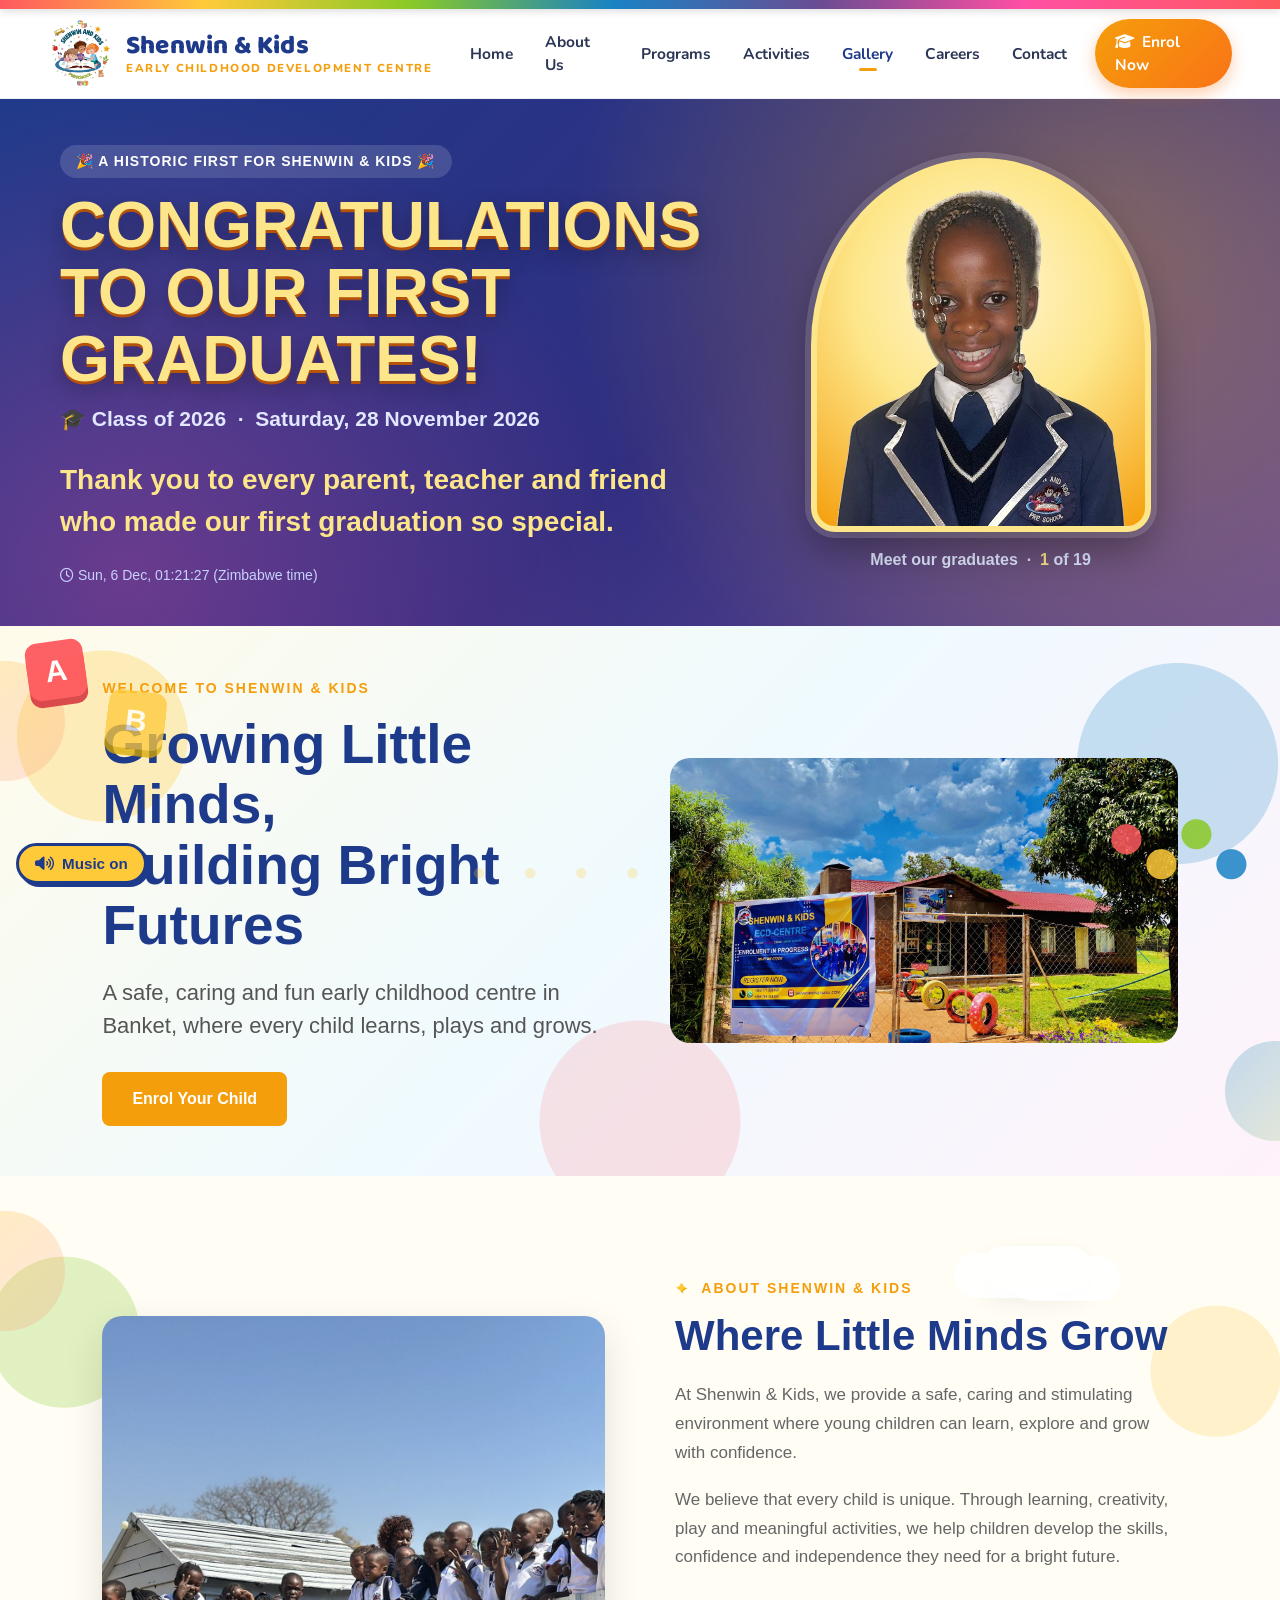
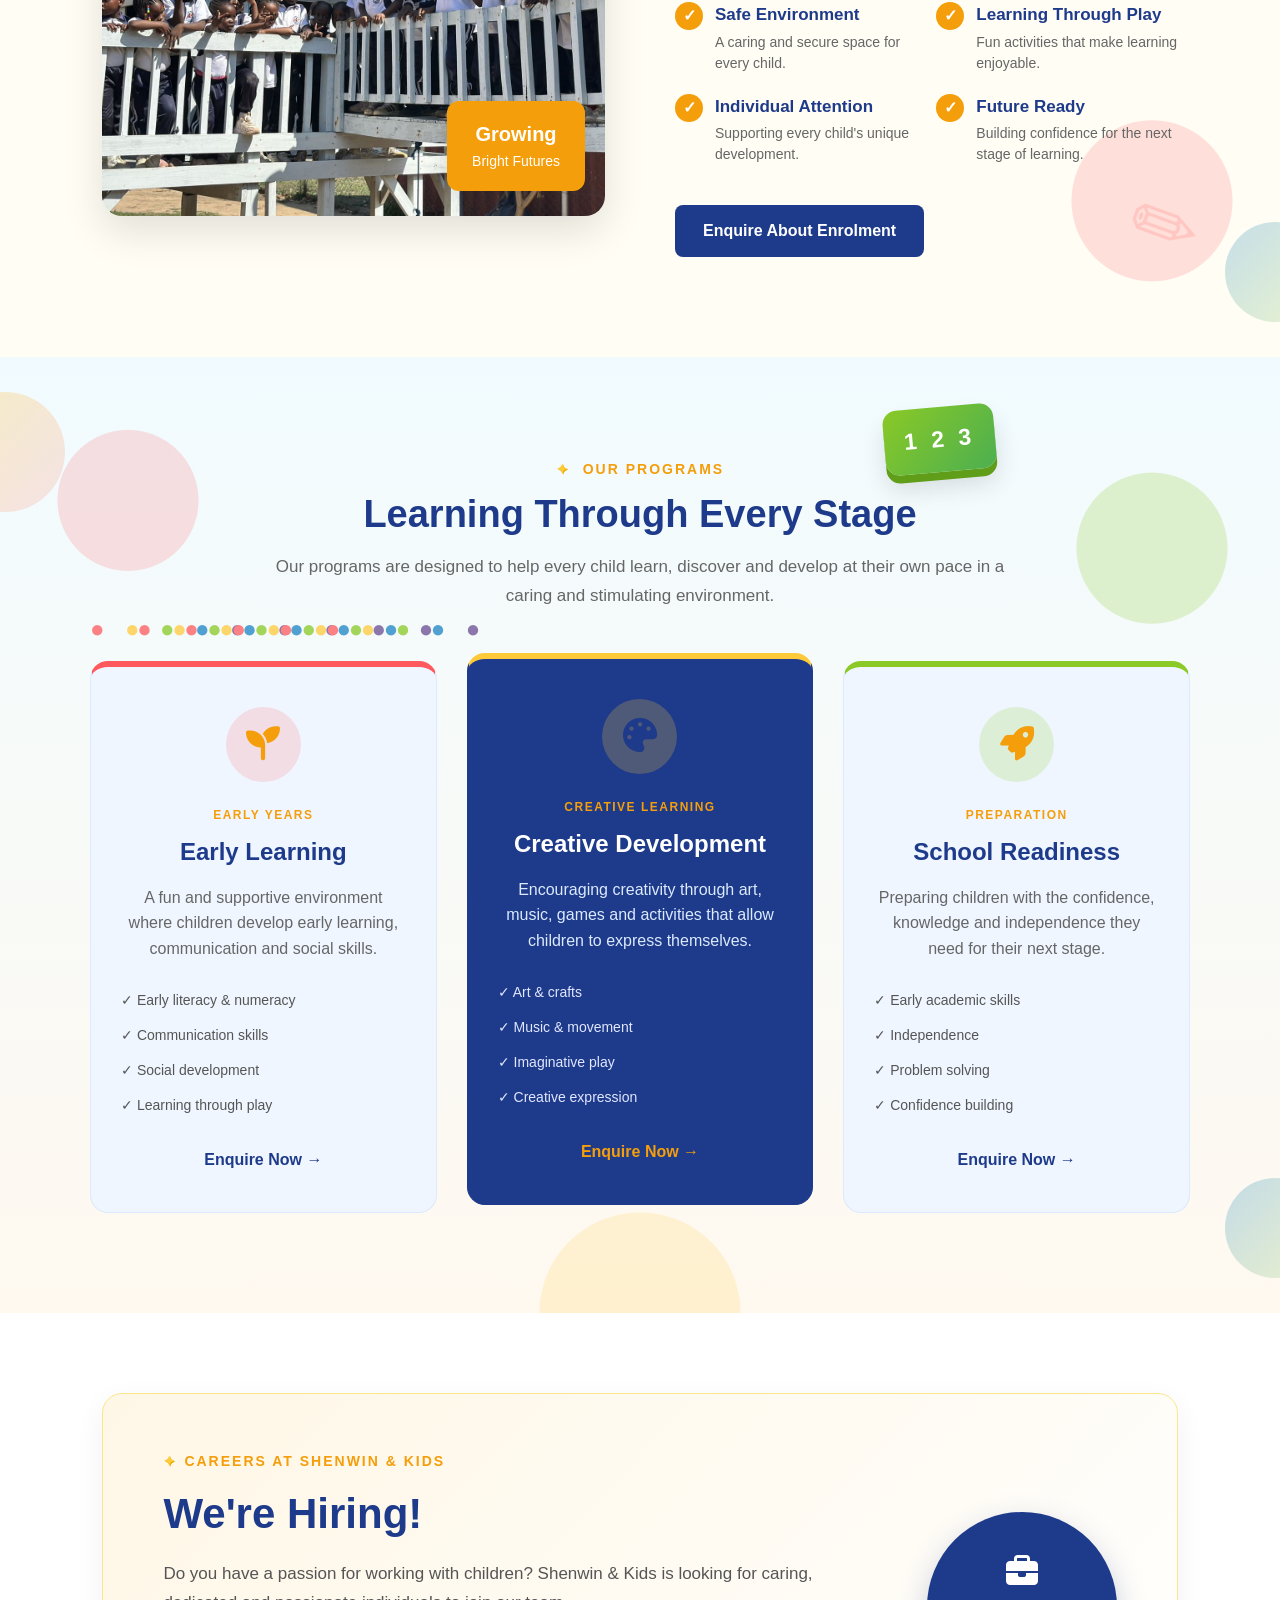
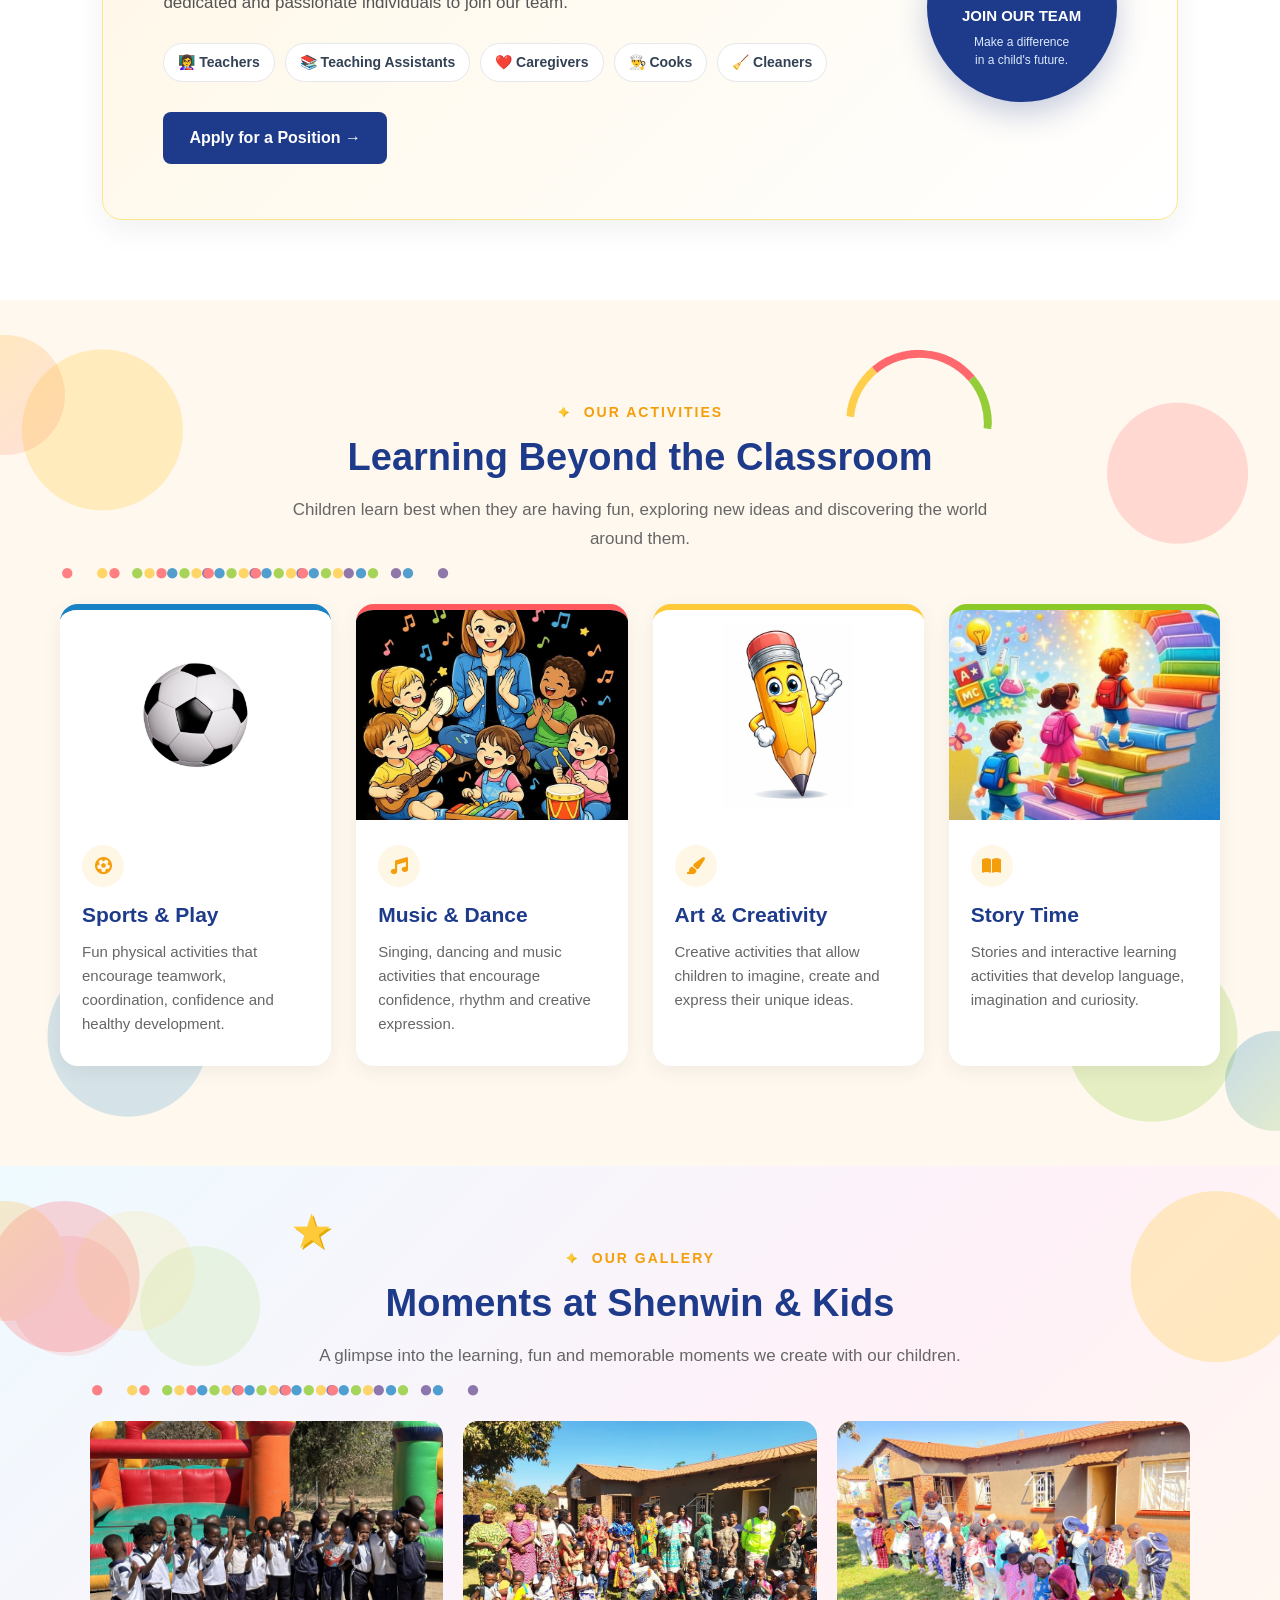
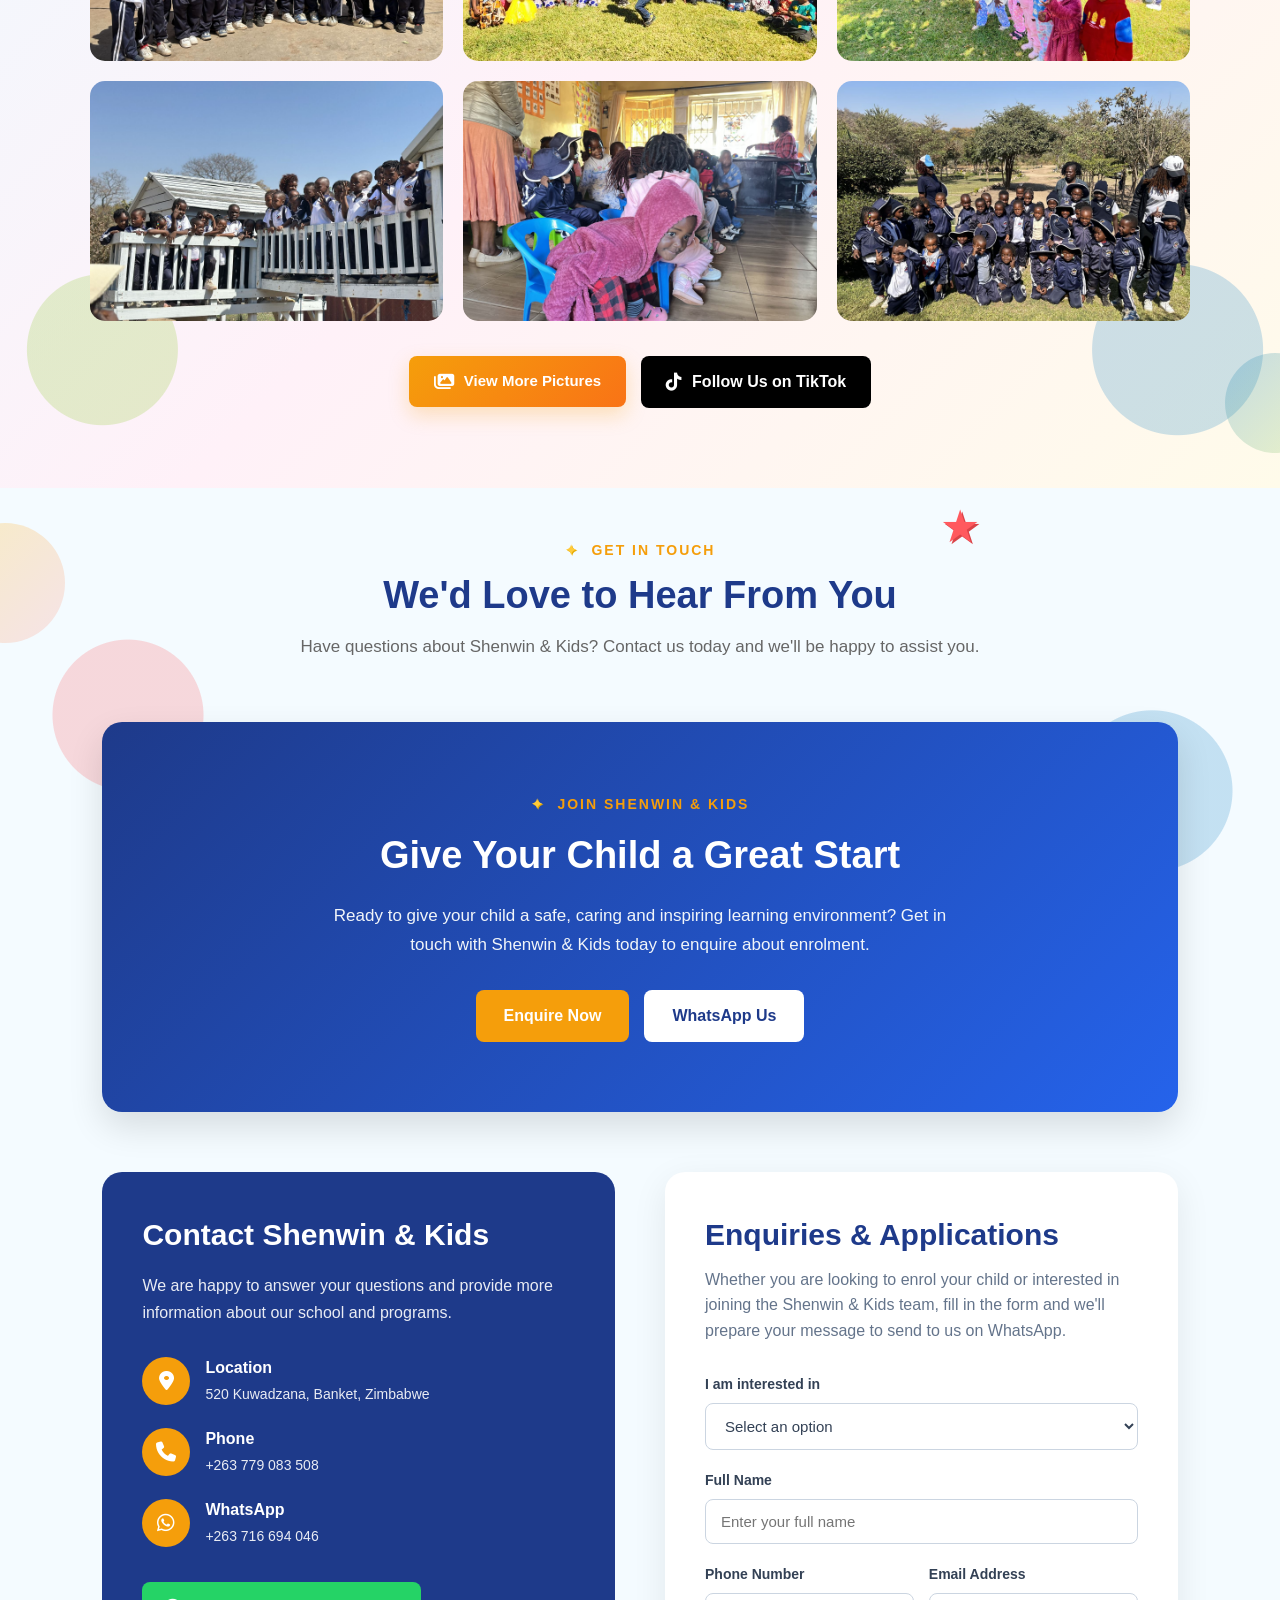
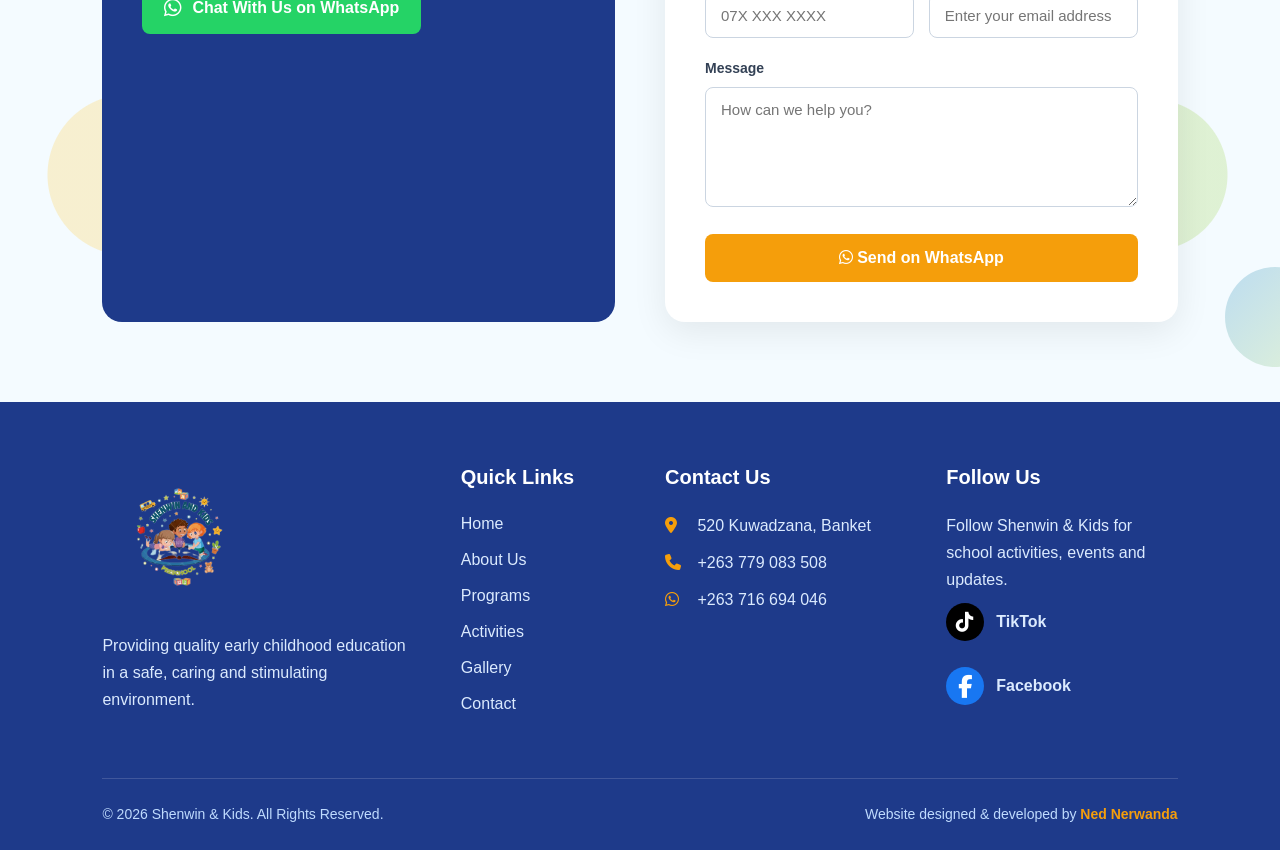
==== commit e6408128: "Professional header: brand name, pill links with active-section highlight, Enrol Now button, animate" ====
--- a/docs/index.html
+++ b/docs/index.html
@@ -11,7 +11,10 @@
     <meta name="description" content="Shenwin & Kids ECD Centre in Banket, Zimbabwe: a safe, caring place where young children learn through play. Enrolling ECD A, ECD B and Grade 1.">
     <link rel="icon" type="image/png" href="img/favicon.png">
 
-    <link rel="stylesheet" href="style.css?v=11">
+    <link rel="preconnect" href="https://fonts.googleapis.com">
+    <link rel="preconnect" href="https://fonts.gstatic.com" crossorigin>
+    <link rel="stylesheet" href="https://fonts.googleapis.com/css2?family=Baloo+2:wght@700;800&family=Nunito:wght@600;700;800&display=swap">
+    <link rel="stylesheet" href="style.css?v=12">
     <link rel="stylesheet"
       href="https://cdnjs.cloudflare.com/ajax/libs/font-awesome/6.7.2/css/all.min.css">
 
@@ -25,36 +28,39 @@
      HEADER
 ============================== -->
 
-<header>
-
-    <div class="logo">
-
-        <a href="#home">
-
-            <img src="img/logo.png" alt="Shenwin & Kids">
-
-        </a>
-
-    </div>
-
+<header class="site-header">
+
+    <a class="brand" href="#home" aria-label="Shenwin &amp; Kids home">
+        <img src="img/logo-mark.png" alt="Shenwin &amp; Kids logo">
+        <span class="brand-text">
+            <strong>Shenwin &amp; Kids</strong>
+            <small>Early Childhood Development Centre</small>
+        </span>
+    </a>
 
     <button
         class="menu-toggle"
         id="menu-toggle"
+        type="button"
         aria-label="Open navigation menu"
+        aria-expanded="false"
+        aria-controls="main-nav"
     >
-        ☰
+        <span></span><span></span><span></span>
     </button>
 
-<nav id="main-nav">
-    <a href="#home">Home</a>
-    <a href="#about">About Us</a>
-    <a href="#programs">Programs</a>
-    <a href="#activities">Activities</a>
-    <a href="#gallery">Gallery</a>
-    <a href="#careers">Careers</a>
-    <a href="#contact">Contact</a>
-</nav>
+    <nav id="main-nav">
+        <a href="#home">Home</a>
+        <a href="#about">About Us</a>
+        <a href="#programs">Programs</a>
+        <a href="#activities">Activities</a>
+        <a href="#gallery">Gallery</a>
+        <a href="#careers">Careers</a>
+        <a href="#contact">Contact</a>
+        <a class="nav-cta" href="#enquiry-form">
+            <i class="fa-solid fa-graduation-cap"></i> Enrol Now
+        </a>
+    </nav>
 
 </header>
 
@@ -1637,6 +1643,8 @@
 <script src="countdown.js?v=2"></script>
 <script src="music.js?v=2"></script>
 
+<script src="nav.js?v=1"></script>
+
 </body>
 
 </html>
--- a/docs/style.css
+++ b/docs/style.css
@@ -5019,3 +5019,267 @@
 @media (prefers-reduced-motion: reduce) {
     .music-toggle.is-on i { animation: none; }
 }
+
+
+/* =========================================================
+   HEADER & NAVIGATION (refreshed)
+   ========================================================= */
+
+body {
+    padding-top: 9px;                 /* room for the rainbow line */
+}
+
+.site-header {
+    top: 9px;
+    gap: 24px;
+
+    padding: 10px 48px;
+
+    background-color: rgba(255, 255, 255, 0.96);
+    -webkit-backdrop-filter: blur(8px);
+    backdrop-filter: blur(8px);
+    border-bottom: 1px solid #eef0f6;
+
+    transition: box-shadow 0.3s ease, padding 0.3s ease;
+}
+
+.site-header.scrolled {
+    padding-top: 6px;
+    padding-bottom: 6px;
+    box-shadow: 0 6px 24px rgba(30, 58, 138, 0.10);
+}
+
+/* ---- brand ---- */
+
+.brand {
+    display: flex;
+    align-items: center;
+    gap: 12px;
+
+    text-decoration: none;
+    flex-shrink: 0;
+}
+
+.brand img {
+    width: 66px;
+    height: 66px;
+    object-fit: contain;
+    transition: width 0.3s ease, height 0.3s ease;
+}
+
+.site-header.scrolled .brand img {
+    width: 54px;
+    height: 54px;
+}
+
+.brand-text {
+    display: flex;
+    flex-direction: column;
+    line-height: 1.1;
+}
+
+.brand-text strong {
+    font-family: "Baloo 2", "Nunito", Arial, sans-serif;
+    font-size: 26px;
+    font-weight: 800;
+    color: #1e3a8a;
+    letter-spacing: 0.2px;
+}
+
+.brand-text small {
+    margin-top: 2px;
+
+    font-family: "Nunito", Arial, sans-serif;
+    font-size: 11.5px;
+    font-weight: 800;
+    letter-spacing: 1.6px;
+    text-transform: uppercase;
+    color: #f59e0b;
+}
+
+/* ---- links ---- */
+
+.site-header nav {
+    gap: 4px;
+}
+
+.site-header nav a {
+    position: relative;
+
+    padding: 9px 14px;
+    border-radius: 999px;
+
+    font-family: "Nunito", Arial, sans-serif;
+    font-size: 15.5px;
+    font-weight: 700;
+    color: #2b3555;
+
+    transition: background-color 0.2s ease, color 0.2s ease;
+}
+
+.site-header nav a:hover {
+    color: #1e3a8a;
+    background-color: #eef2ff;
+}
+
+.site-header nav a.active {
+    color: #1e3a8a;
+}
+
+.site-header nav a.active::after {
+    content: "";
+
+    position: absolute;
+    left: 50%;
+    bottom: 3px;
+
+    width: 18px;
+    height: 3px;
+    border-radius: 3px;
+
+    background-color: #f59e0b;
+    transform: translateX(-50%);
+}
+
+/* ---- Enrol Now button ---- */
+
+.site-header nav a.nav-cta {
+    margin-left: 10px;
+    padding: 11px 20px;
+
+    color: #ffffff;
+    background: linear-gradient(135deg, #f59e0b, #f97316);
+    box-shadow: 0 6px 16px rgba(249, 115, 22, 0.35);
+
+    transition: transform 0.2s ease, box-shadow 0.2s ease;
+}
+
+.site-header nav a.nav-cta:hover {
+    color: #ffffff;
+    background: linear-gradient(135deg, #f97316, #ea580c);
+    transform: translateY(-2px);
+    box-shadow: 0 10px 22px rgba(249, 115, 22, 0.45);
+}
+
+.site-header nav a.nav-cta i {
+    margin-right: 4px;
+}
+
+/* ---- animated menu button ---- */
+
+.site-header .menu-toggle {
+    width: 46px;
+    height: 46px;
+    padding: 12px 11px;
+
+    flex-direction: column;
+    justify-content: space-between;
+
+    border-radius: 12px;
+    background-color: #eef2ff;
+}
+
+.site-header .menu-toggle span {
+    display: block;
+    height: 3px;
+    border-radius: 3px;
+    background-color: #1e3a8a;
+    transition: transform 0.3s ease, opacity 0.2s ease;
+}
+
+.site-header .menu-toggle.open span:nth-child(1) { transform: translateY(7.5px) rotate(45deg); }
+.site-header .menu-toggle.open span:nth-child(2) { opacity: 0; }
+.site-header .menu-toggle.open span:nth-child(3) { transform: translateY(-7.5px) rotate(-45deg); }
+
+/* ---- collapse to menu button below 1150px ---- */
+
+@media (max-width: 1150px) {
+
+    .site-header {
+        padding: 10px 24px;
+    }
+
+    .site-header .menu-toggle {
+        display: flex;
+    }
+
+    .site-header nav {
+        display: none;
+
+        position: absolute;
+        top: 100%;
+        left: 0;
+
+        width: 100%;
+        padding: 12px 20px 20px;
+
+        flex-direction: column;
+        align-items: stretch;
+        gap: 2px;
+
+        background-color: #ffffff;
+        border-top: 1px solid #eef0f6;
+        box-shadow: 0 16px 30px rgba(30, 58, 138, 0.12);
+    }
+
+    .site-header nav.active {
+        display: flex;
+    }
+
+    .site-header nav a {
+        width: auto;
+        padding: 13px 16px;
+        border-radius: 12px;
+
+        text-align: left;
+        font-size: 16px;
+    }
+
+    .site-header nav a.active {
+        background-color: #eef2ff;
+    }
+
+    .site-header nav a.active::after {
+        left: auto;
+        right: 16px;
+        bottom: 50%;
+        width: 8px;
+        height: 8px;
+        border-radius: 50%;
+        transform: translateY(50%);
+    }
+
+    .site-header nav a.nav-cta {
+        margin: 10px 0 0;
+        padding: 14px;
+        text-align: center;
+    }
+}
+
+@media (max-width: 480px) {
+
+    .site-header {
+        padding: 8px 14px;
+        gap: 10px;
+    }
+
+    .brand img {
+        width: 52px;
+        height: 52px;
+    }
+
+    .brand-text strong {
+        font-size: 21px;
+    }
+
+    .brand-text small {
+        font-size: 9px;
+        letter-spacing: 0.8px;
+    }
+}
+
+/* the sticky header is shorter now */
+section[id],
+#enquiry-form {
+    scroll-margin-top: 110px;
+}
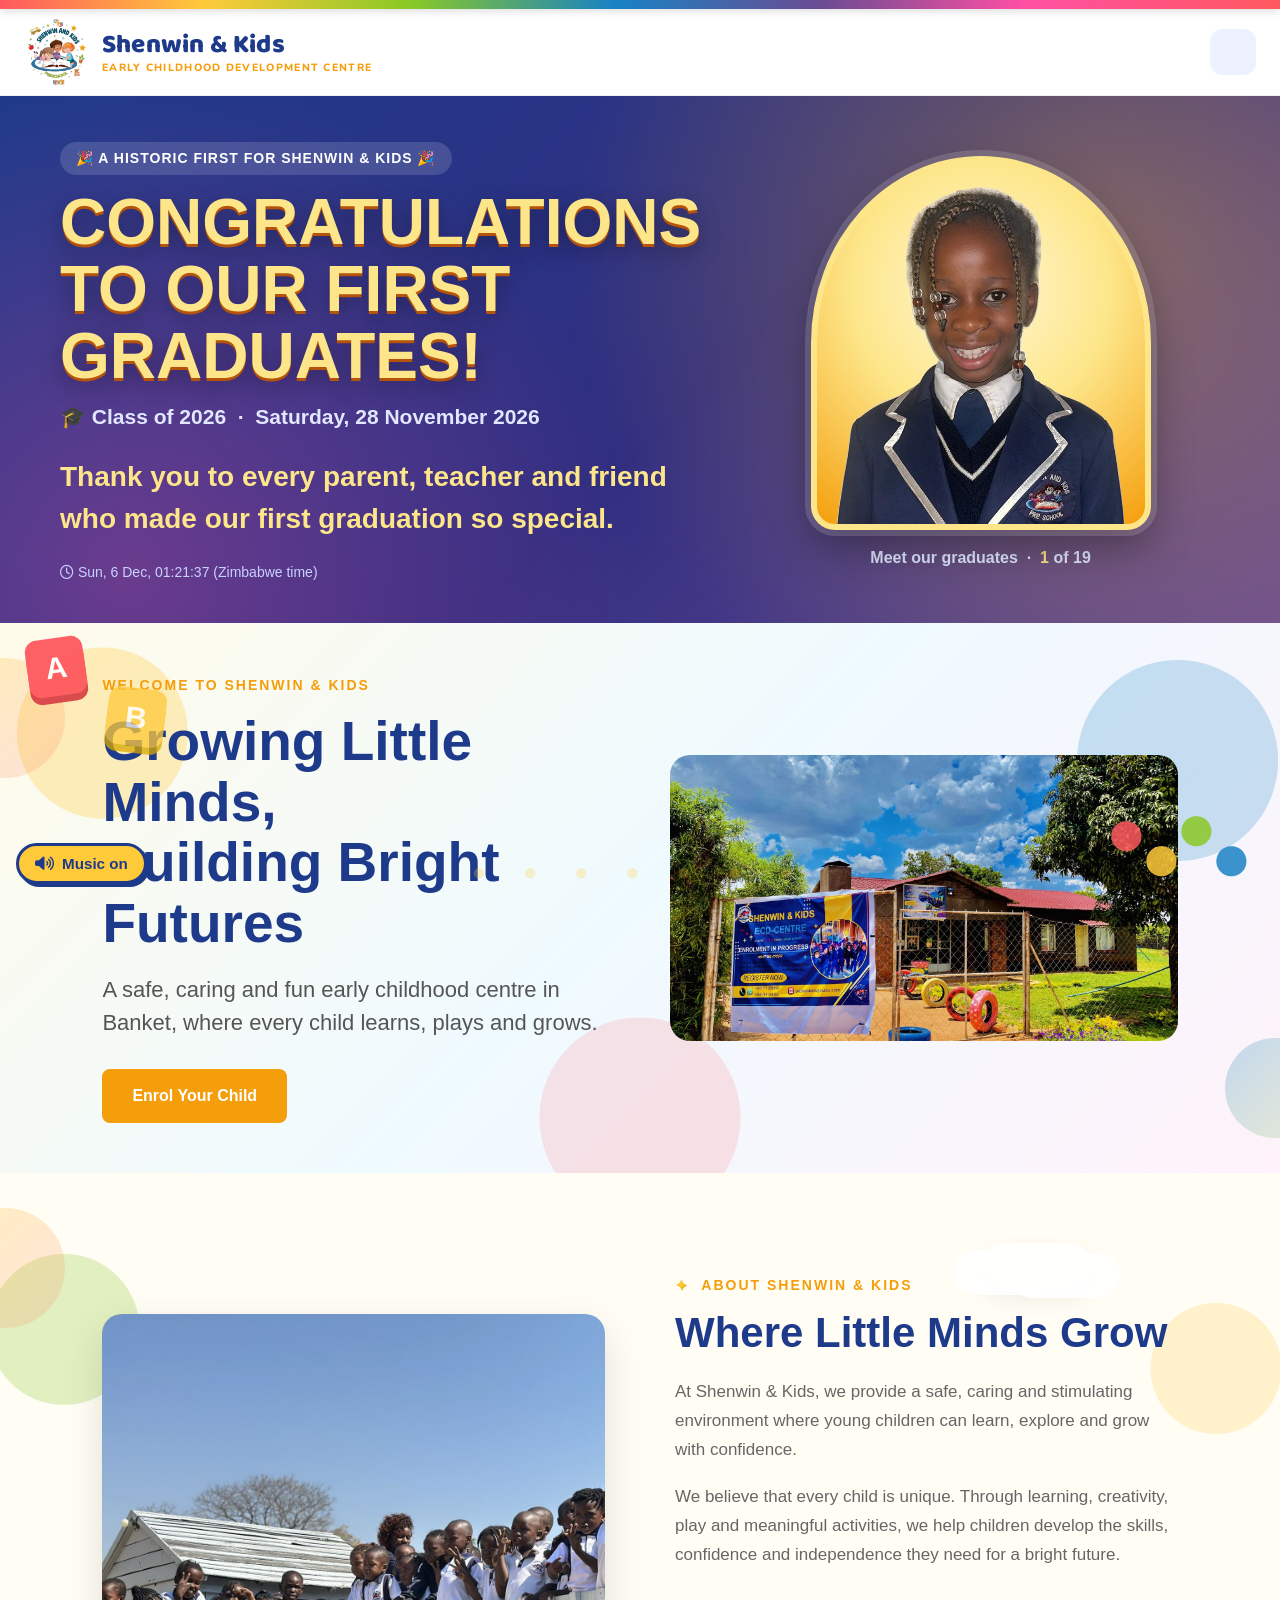
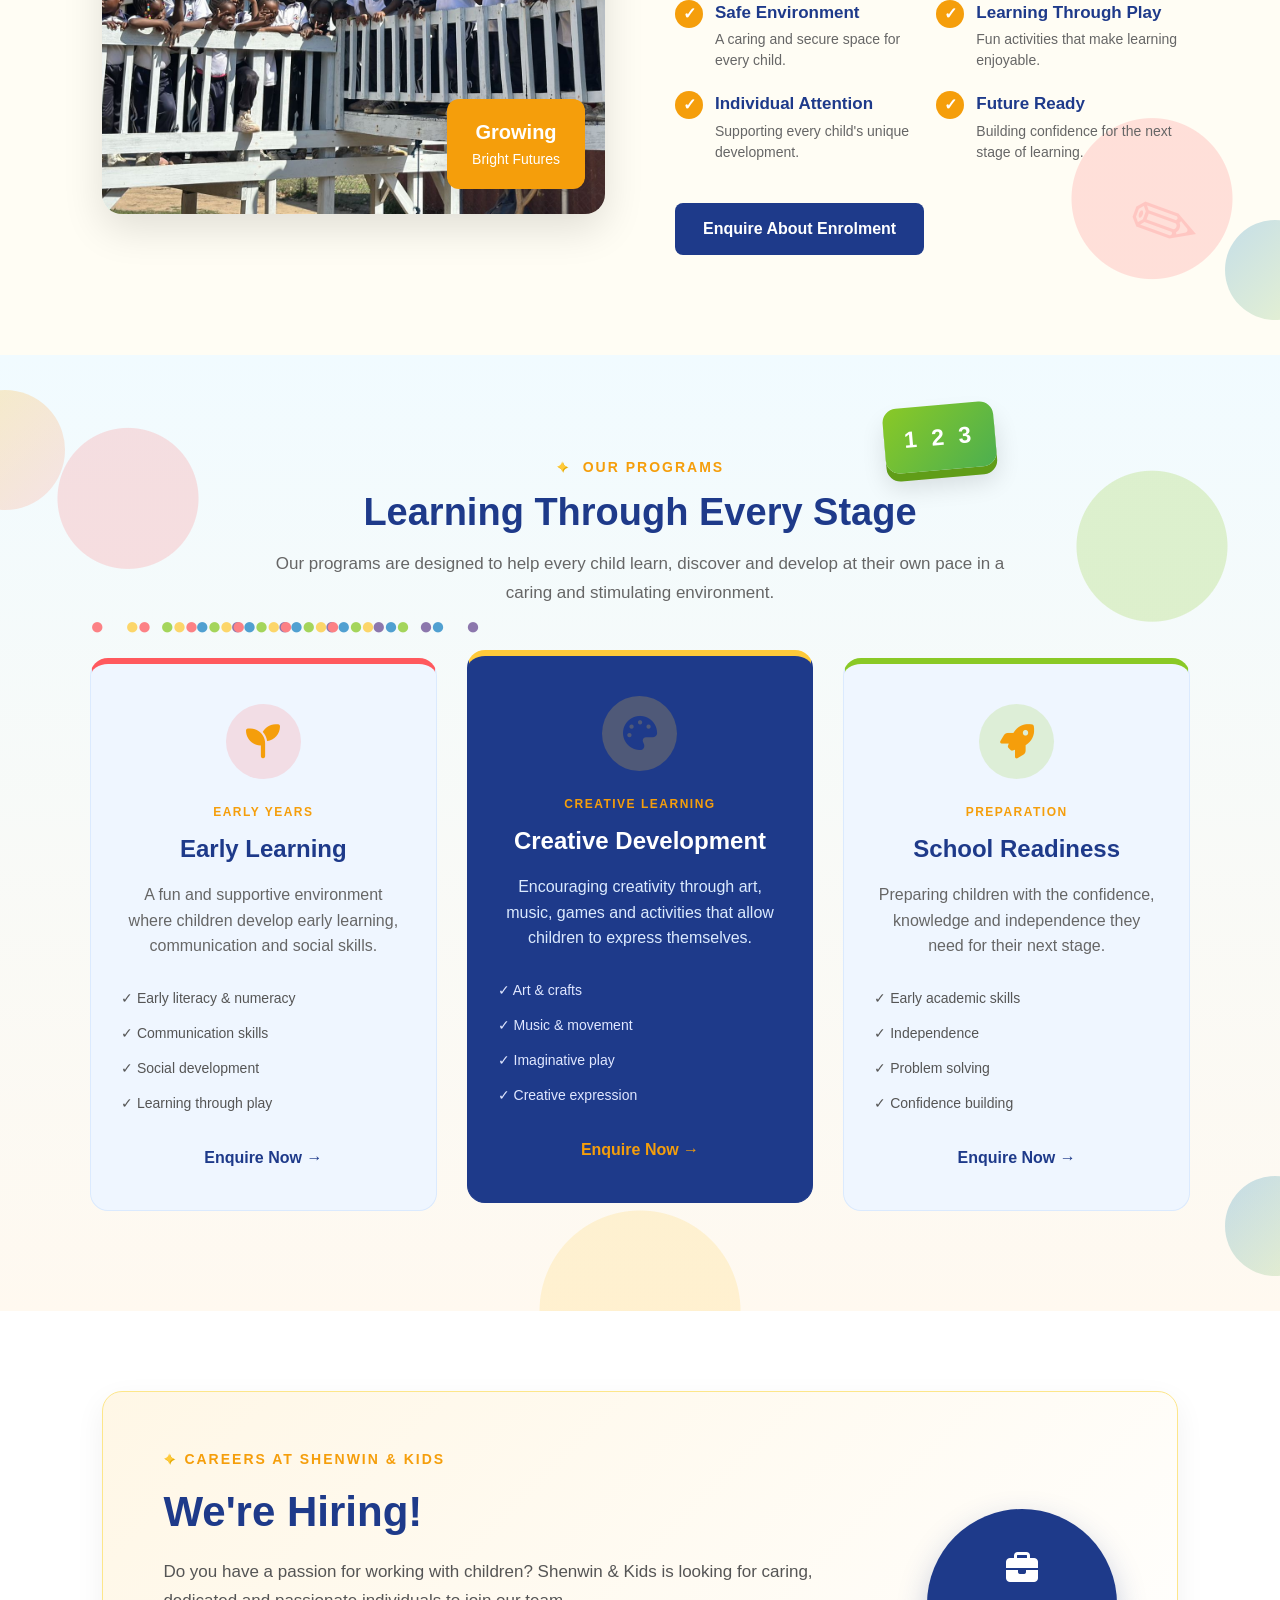
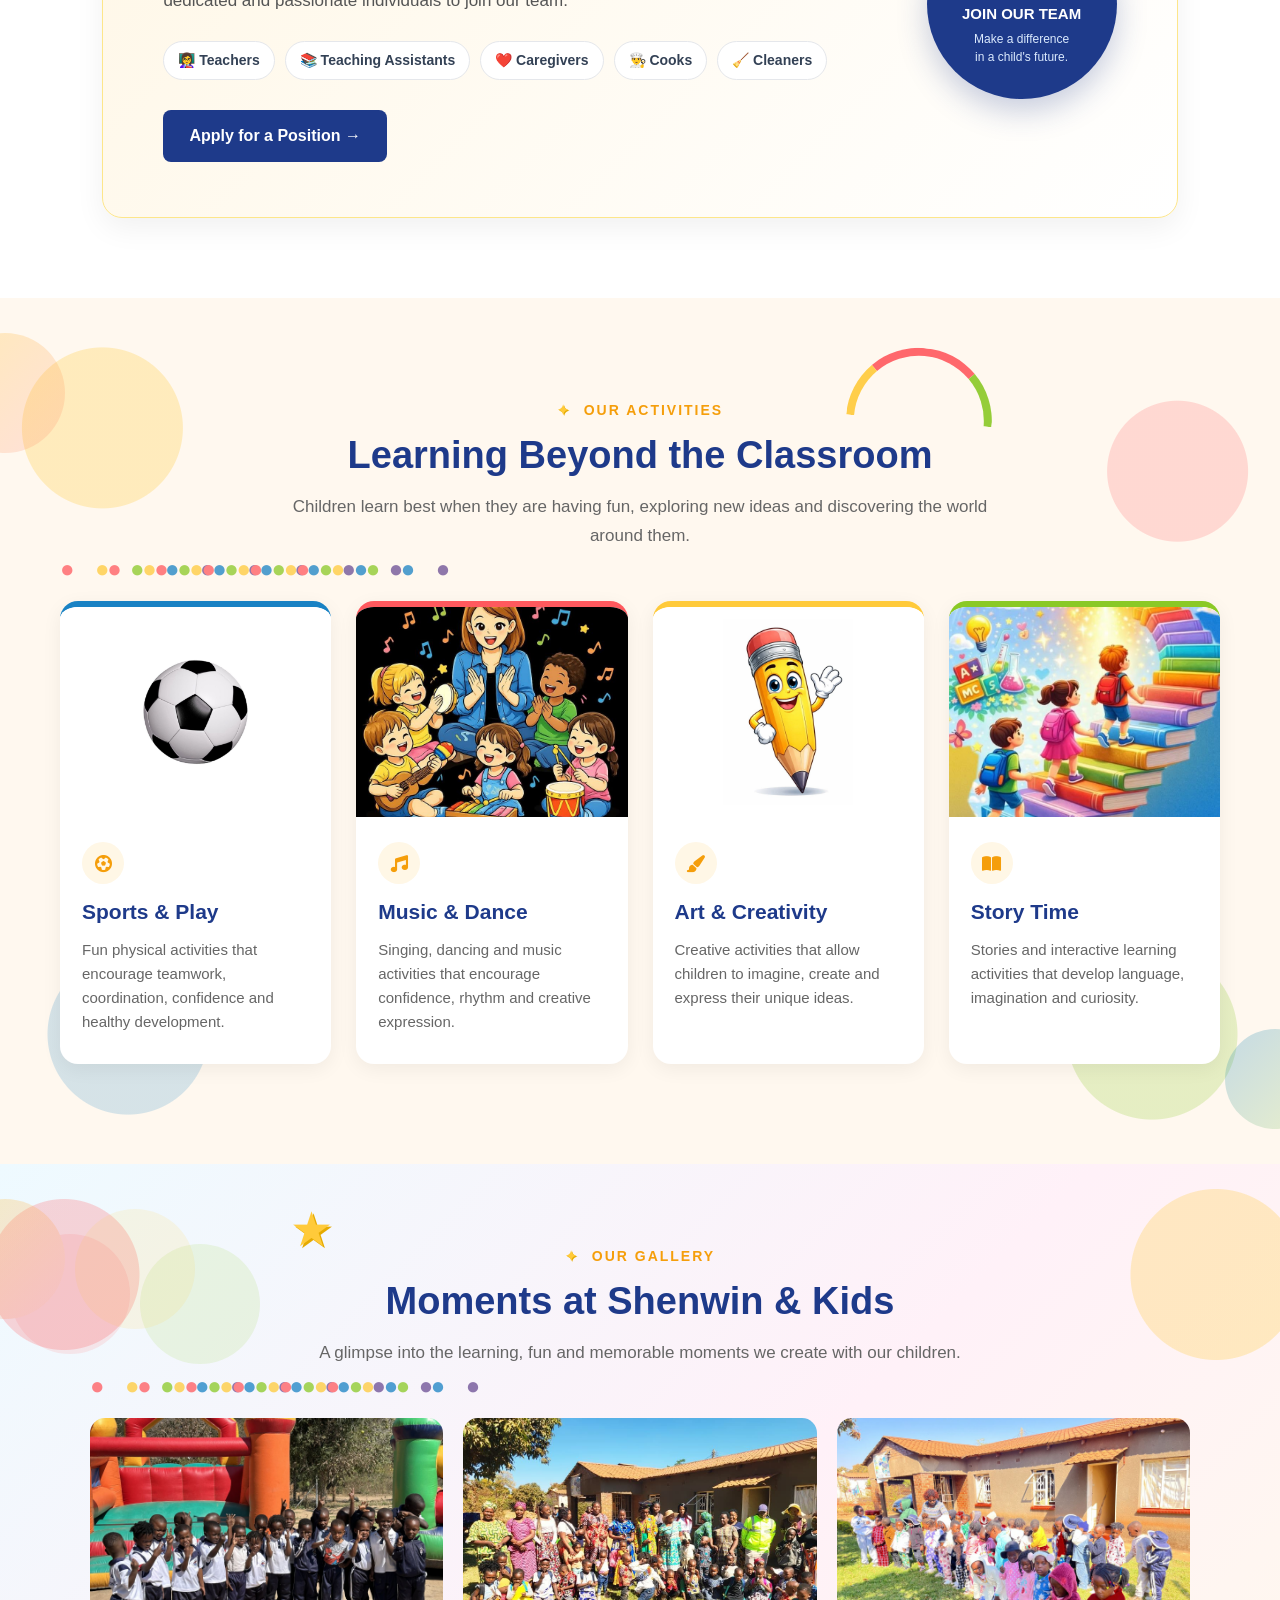
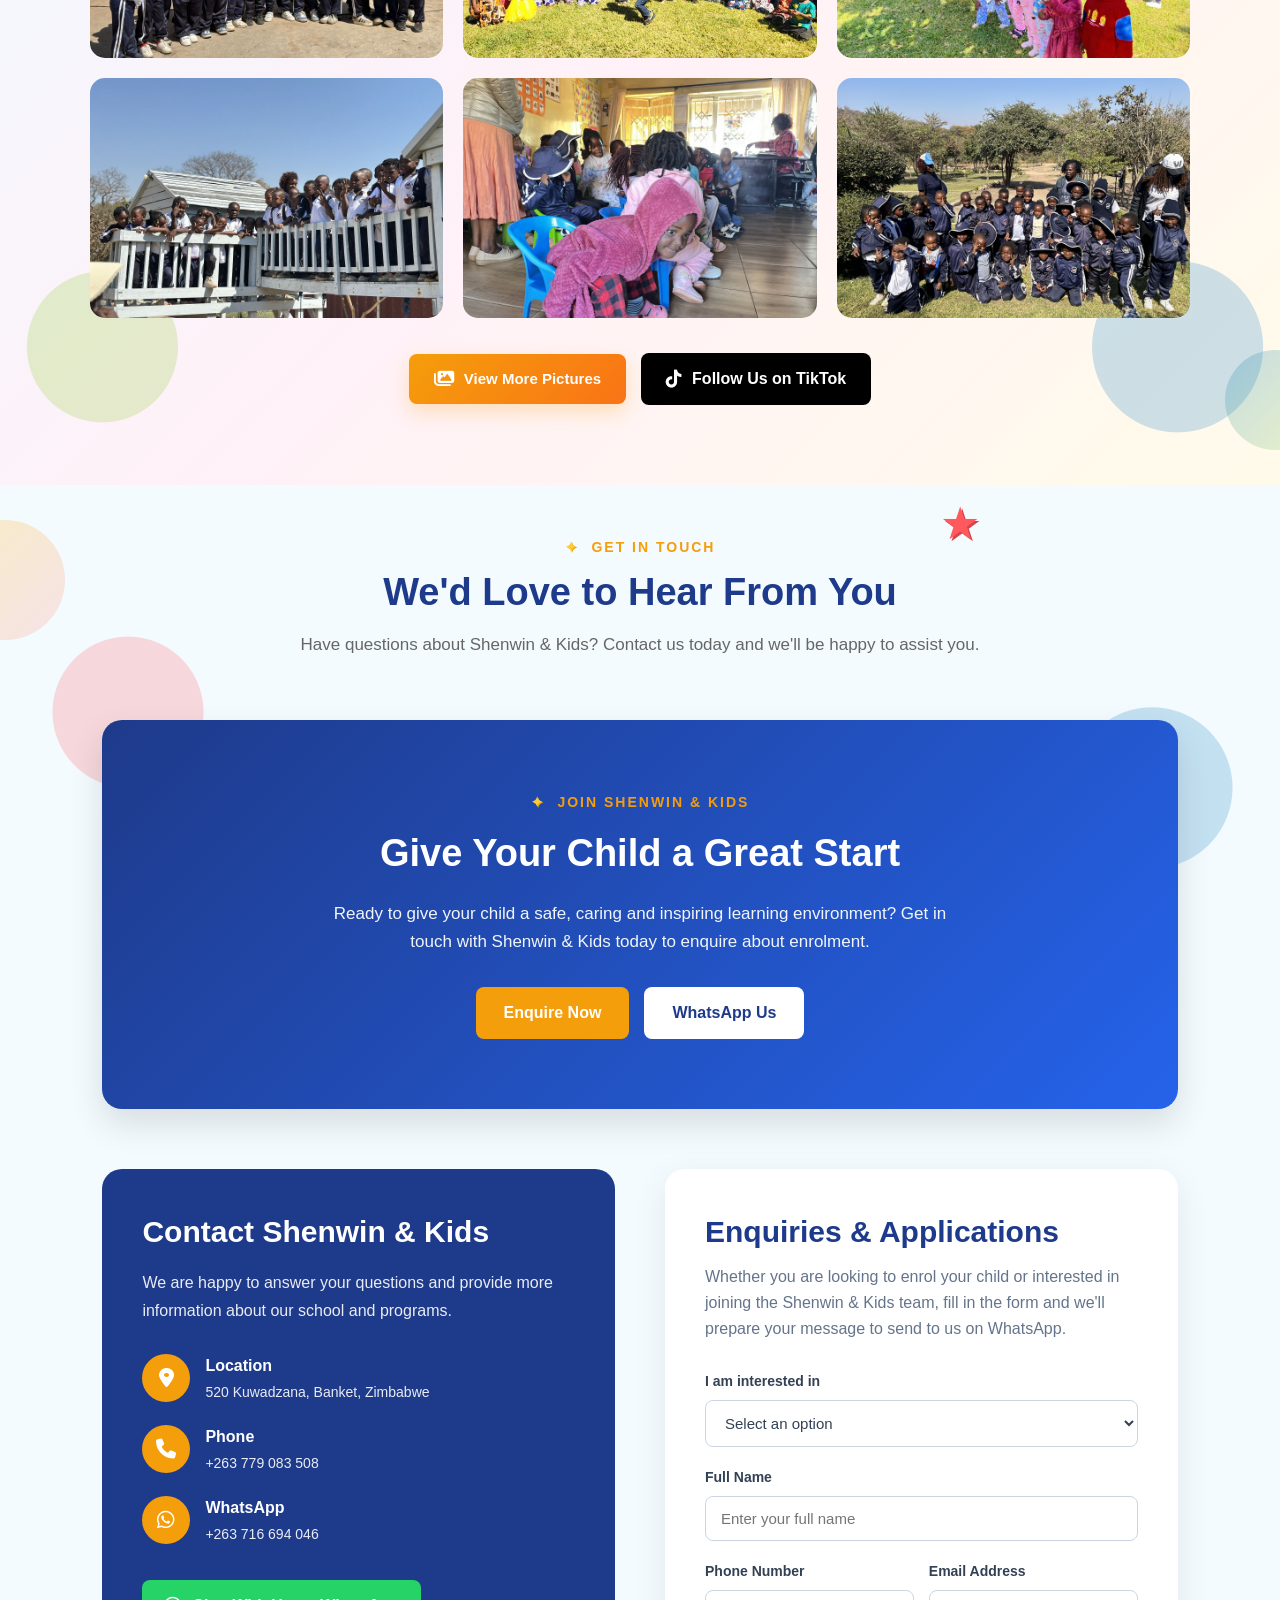
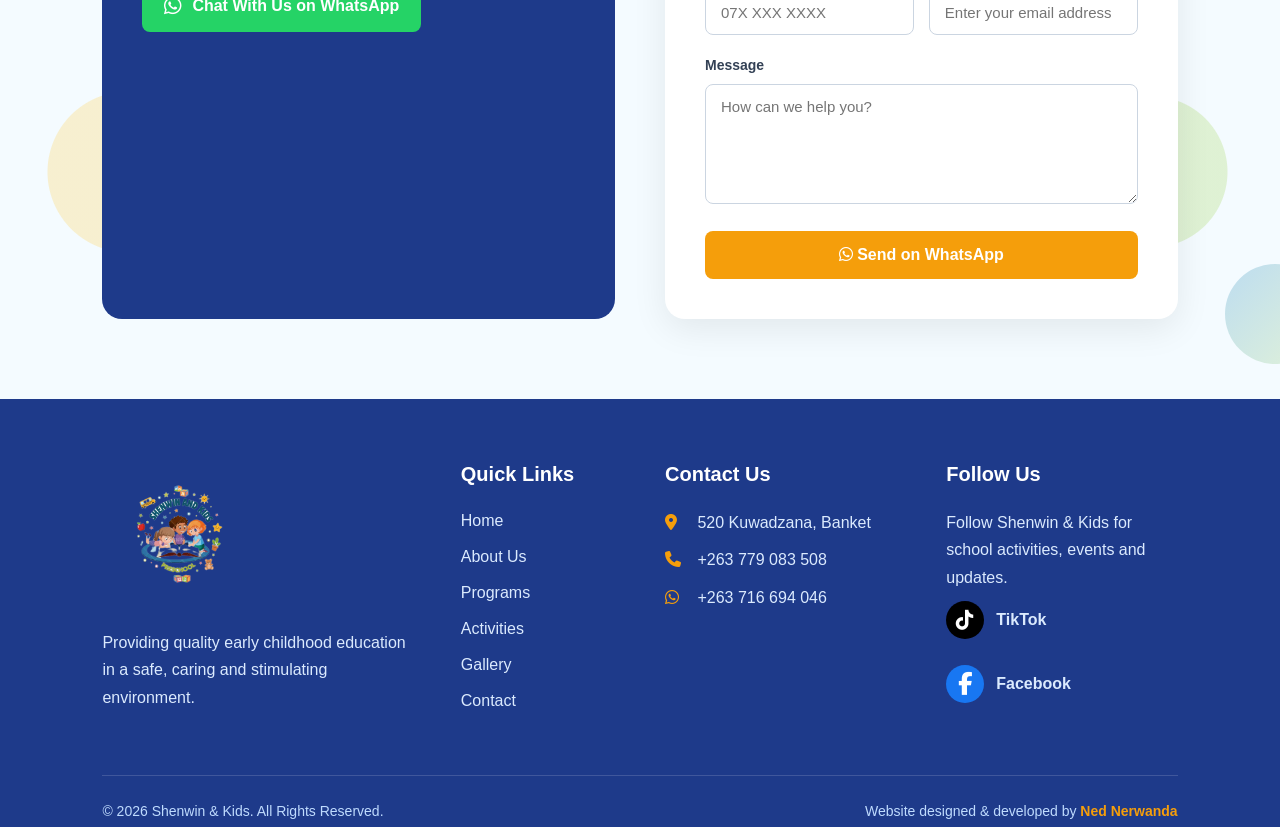
==== commit 27ee2016: "Header: keep menu items on one line; collapse to menu button below 1320px Co-Authored-By: Claude Opu" ====
--- a/docs/index.html
+++ b/docs/index.html
@@ -14,7 +14,7 @@
     <link rel="preconnect" href="https://fonts.googleapis.com">
     <link rel="preconnect" href="https://fonts.gstatic.com" crossorigin>
     <link rel="stylesheet" href="https://fonts.googleapis.com/css2?family=Baloo+2:wght@700;800&family=Nunito:wght@600;700;800&display=swap">
-    <link rel="stylesheet" href="style.css?v=12">
+    <link rel="stylesheet" href="style.css?v=13">
     <link rel="stylesheet"
       href="https://cdnjs.cloudflare.com/ajax/libs/font-awesome/6.7.2/css/all.min.css">
 
--- a/docs/style.css
+++ b/docs/style.css
@@ -5090,9 +5090,9 @@
     margin-top: 2px;
 
     font-family: "Nunito", Arial, sans-serif;
-    font-size: 11.5px;
+    font-size: 10.5px;
     font-weight: 800;
-    letter-spacing: 1.6px;
+    letter-spacing: 1.3px;
     text-transform: uppercase;
     color: #f59e0b;
 }
@@ -5100,17 +5100,19 @@
 /* ---- links ---- */
 
 .site-header nav {
-    gap: 4px;
+    gap: 2px;
+    flex-wrap: nowrap;
 }
 
 .site-header nav a {
     position: relative;
-
-    padding: 9px 14px;
+    white-space: nowrap;            /* never split "About Us" / "Enrol Now" */
+
+    padding: 9px 12px;
     border-radius: 999px;
 
     font-family: "Nunito", Arial, sans-serif;
-    font-size: 15.5px;
+    font-size: 15px;
     font-weight: 700;
     color: #2b3555;
 
@@ -5144,8 +5146,8 @@
 /* ---- Enrol Now button ---- */
 
 .site-header nav a.nav-cta {
-    margin-left: 10px;
-    padding: 11px 20px;
+    margin-left: 8px;
+    padding: 11px 18px;
 
     color: #ffffff;
     background: linear-gradient(135deg, #f59e0b, #f97316);
@@ -5191,9 +5193,9 @@
 .site-header .menu-toggle.open span:nth-child(2) { opacity: 0; }
 .site-header .menu-toggle.open span:nth-child(3) { transform: translateY(-7.5px) rotate(-45deg); }
 
-/* ---- collapse to menu button below 1150px ---- */
-
-@media (max-width: 1150px) {
+/* ---- collapse to menu button below 1320px ---- */
+
+@media (max-width: 1320px) {
 
     .site-header {
         padding: 10px 24px;
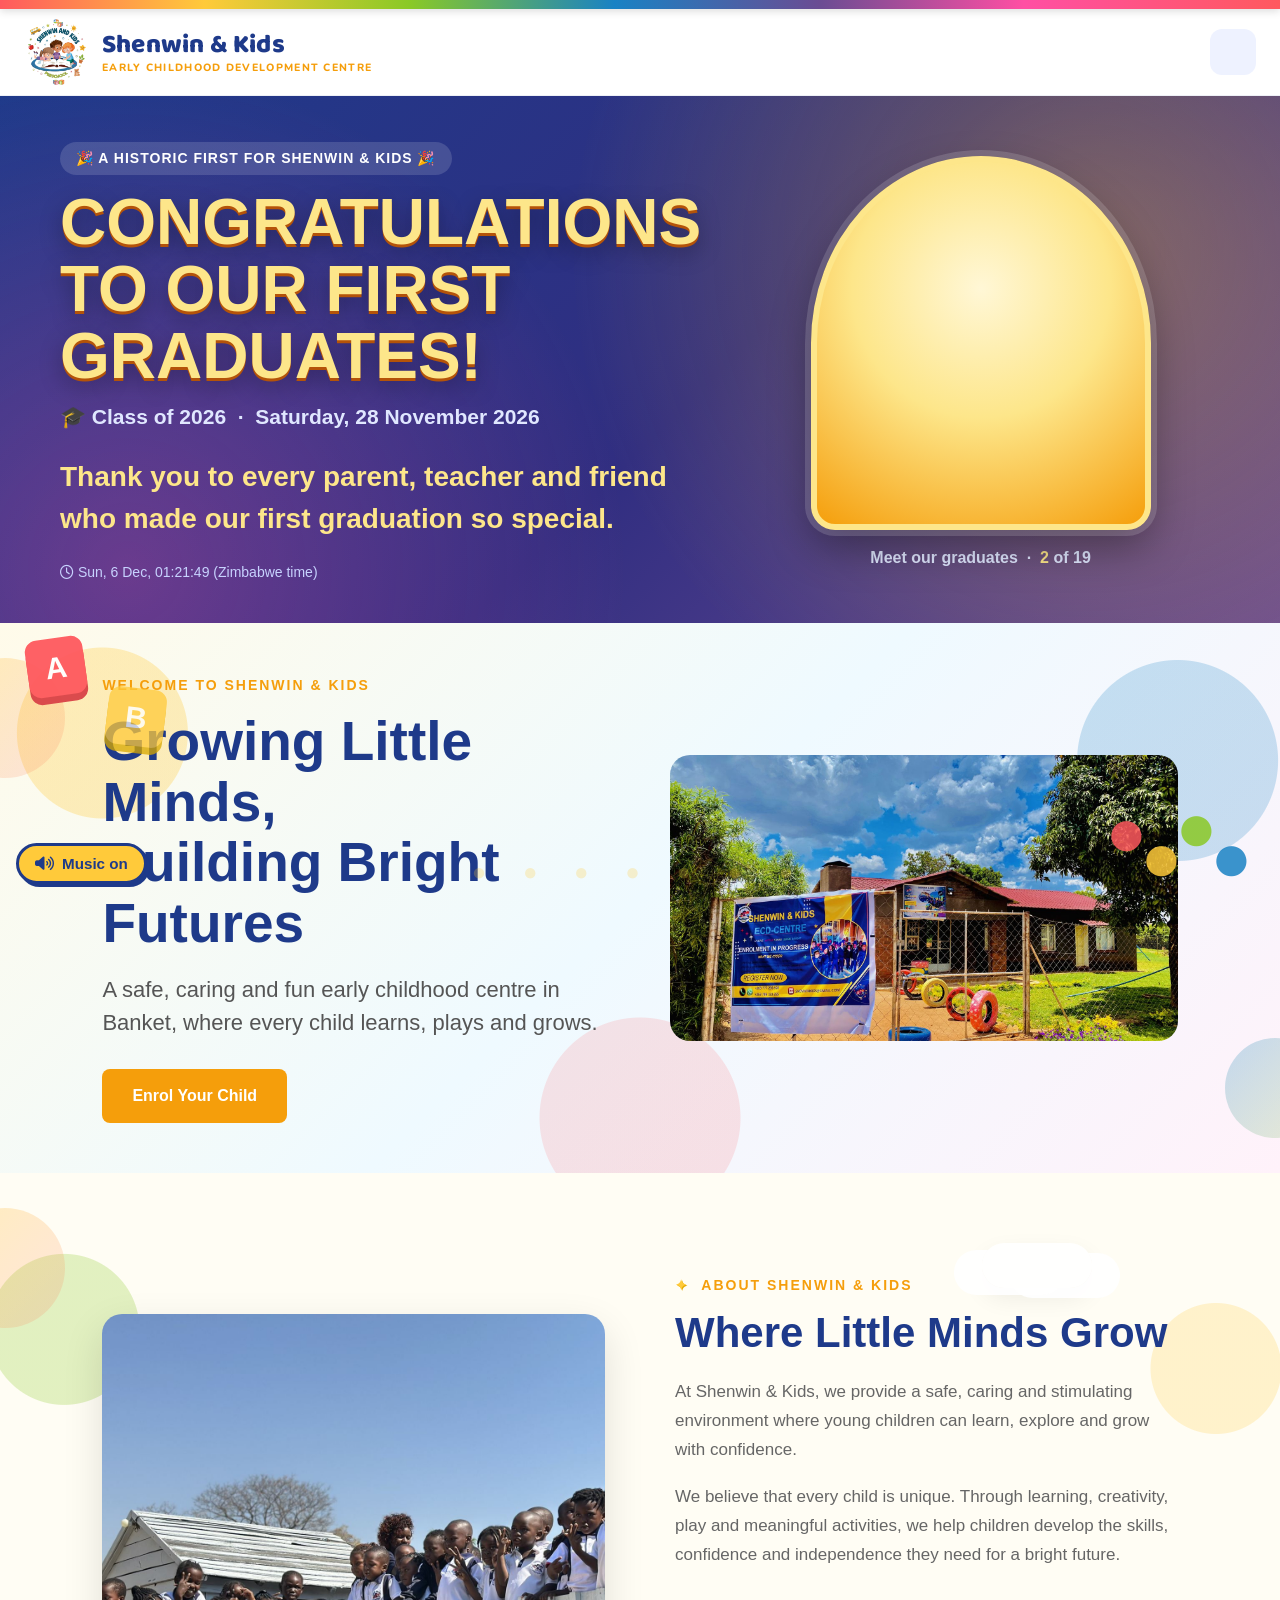
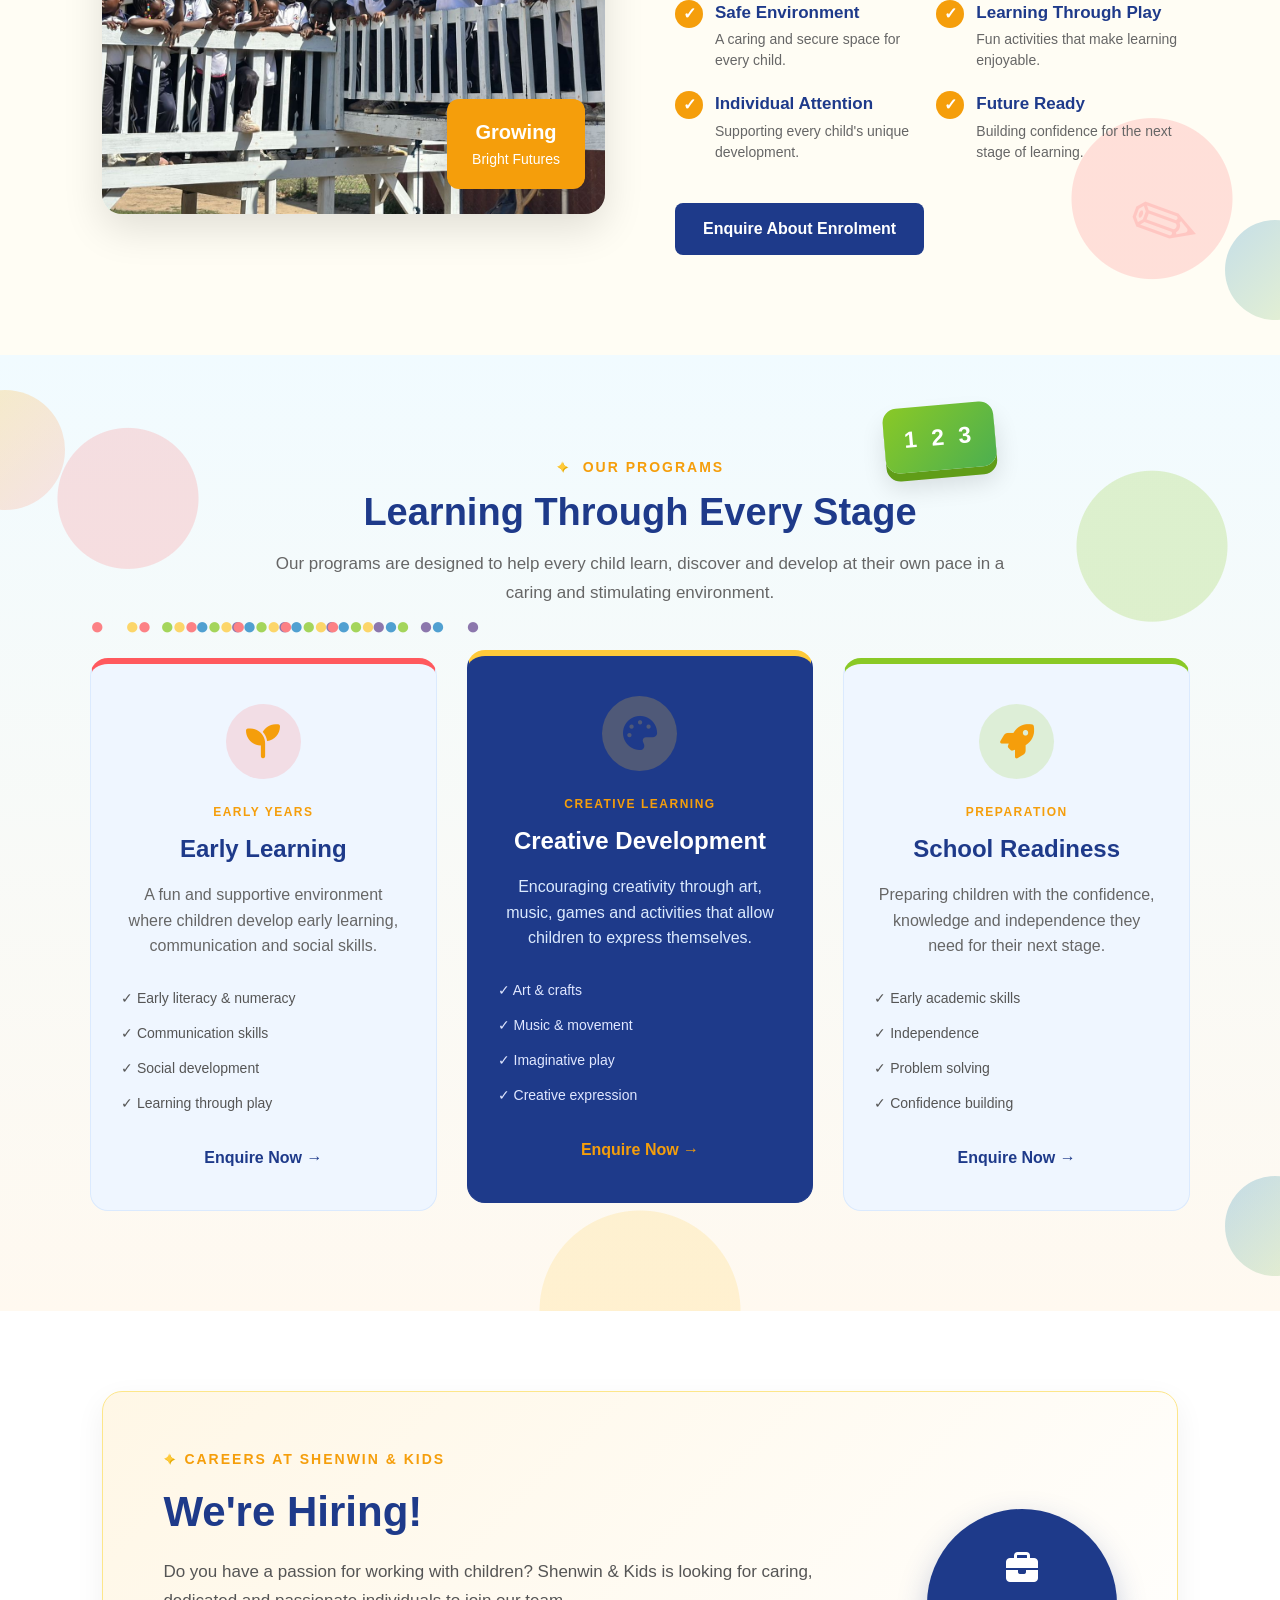
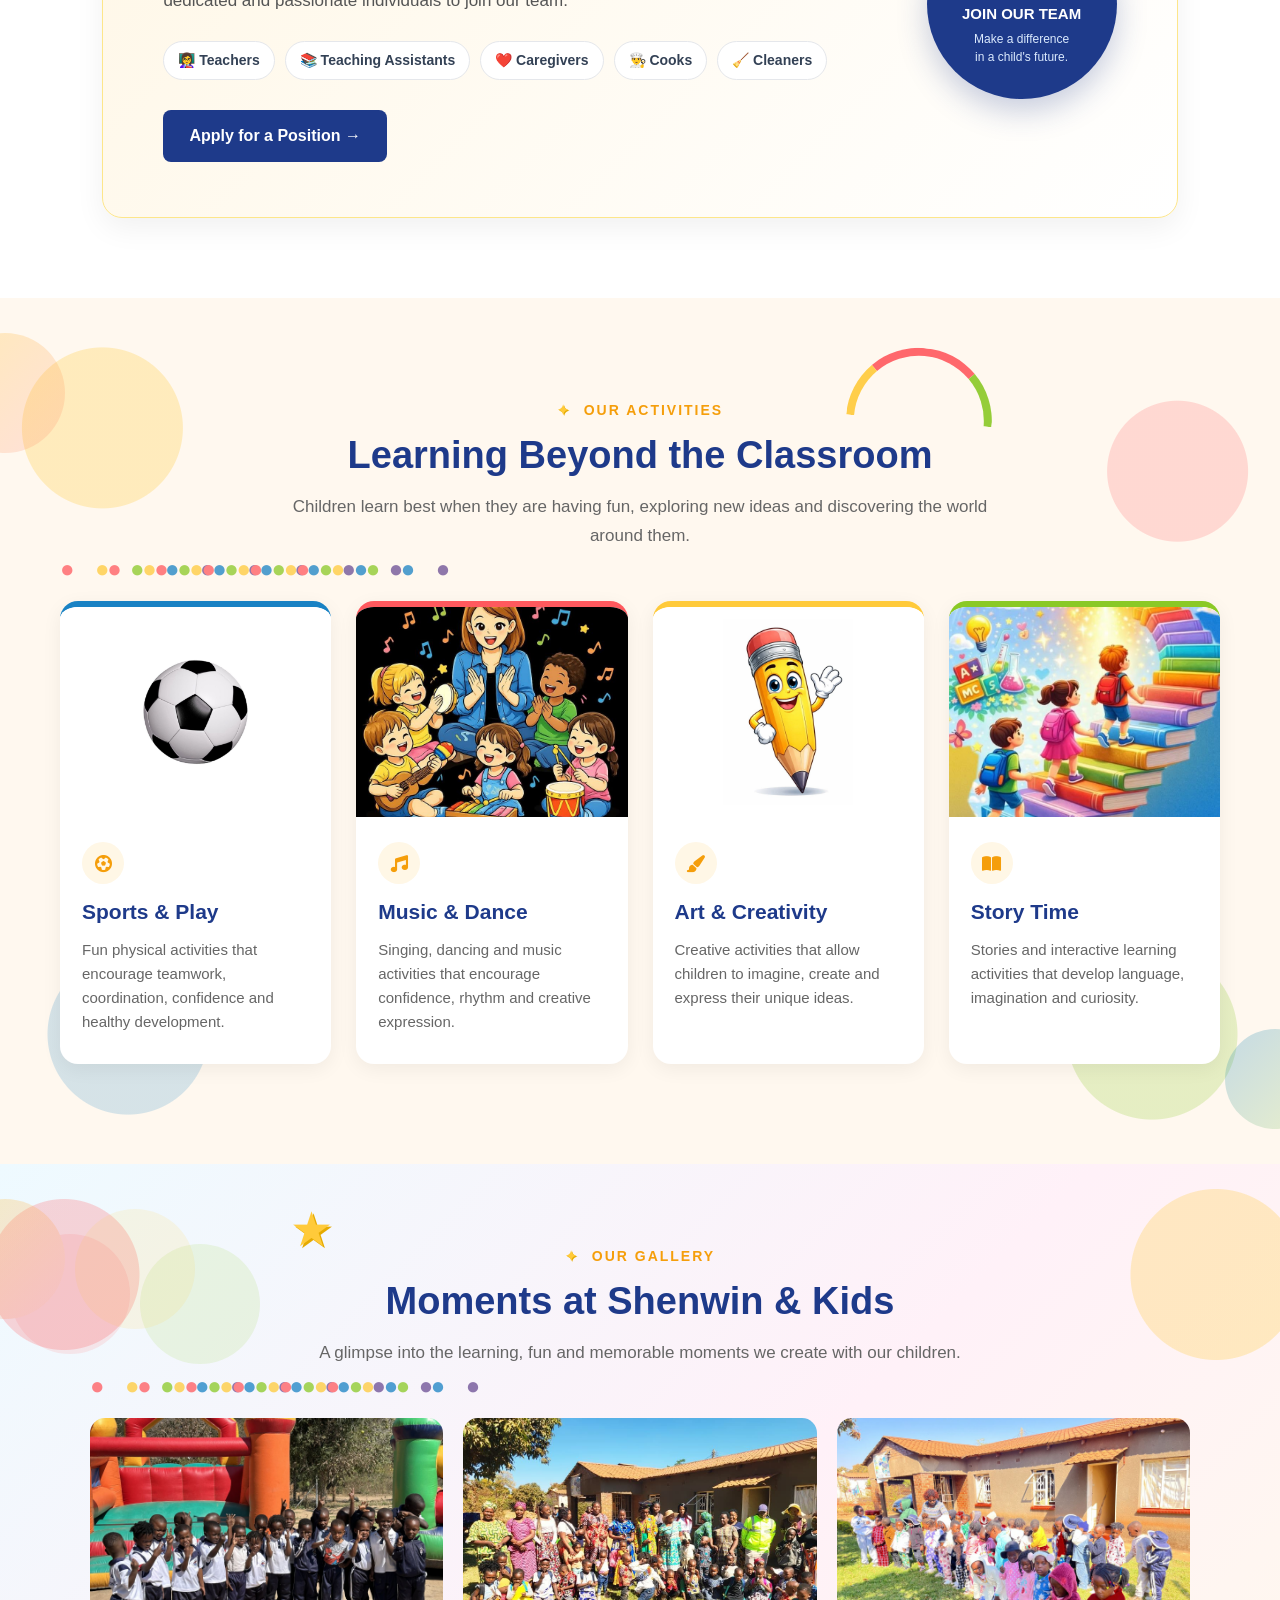
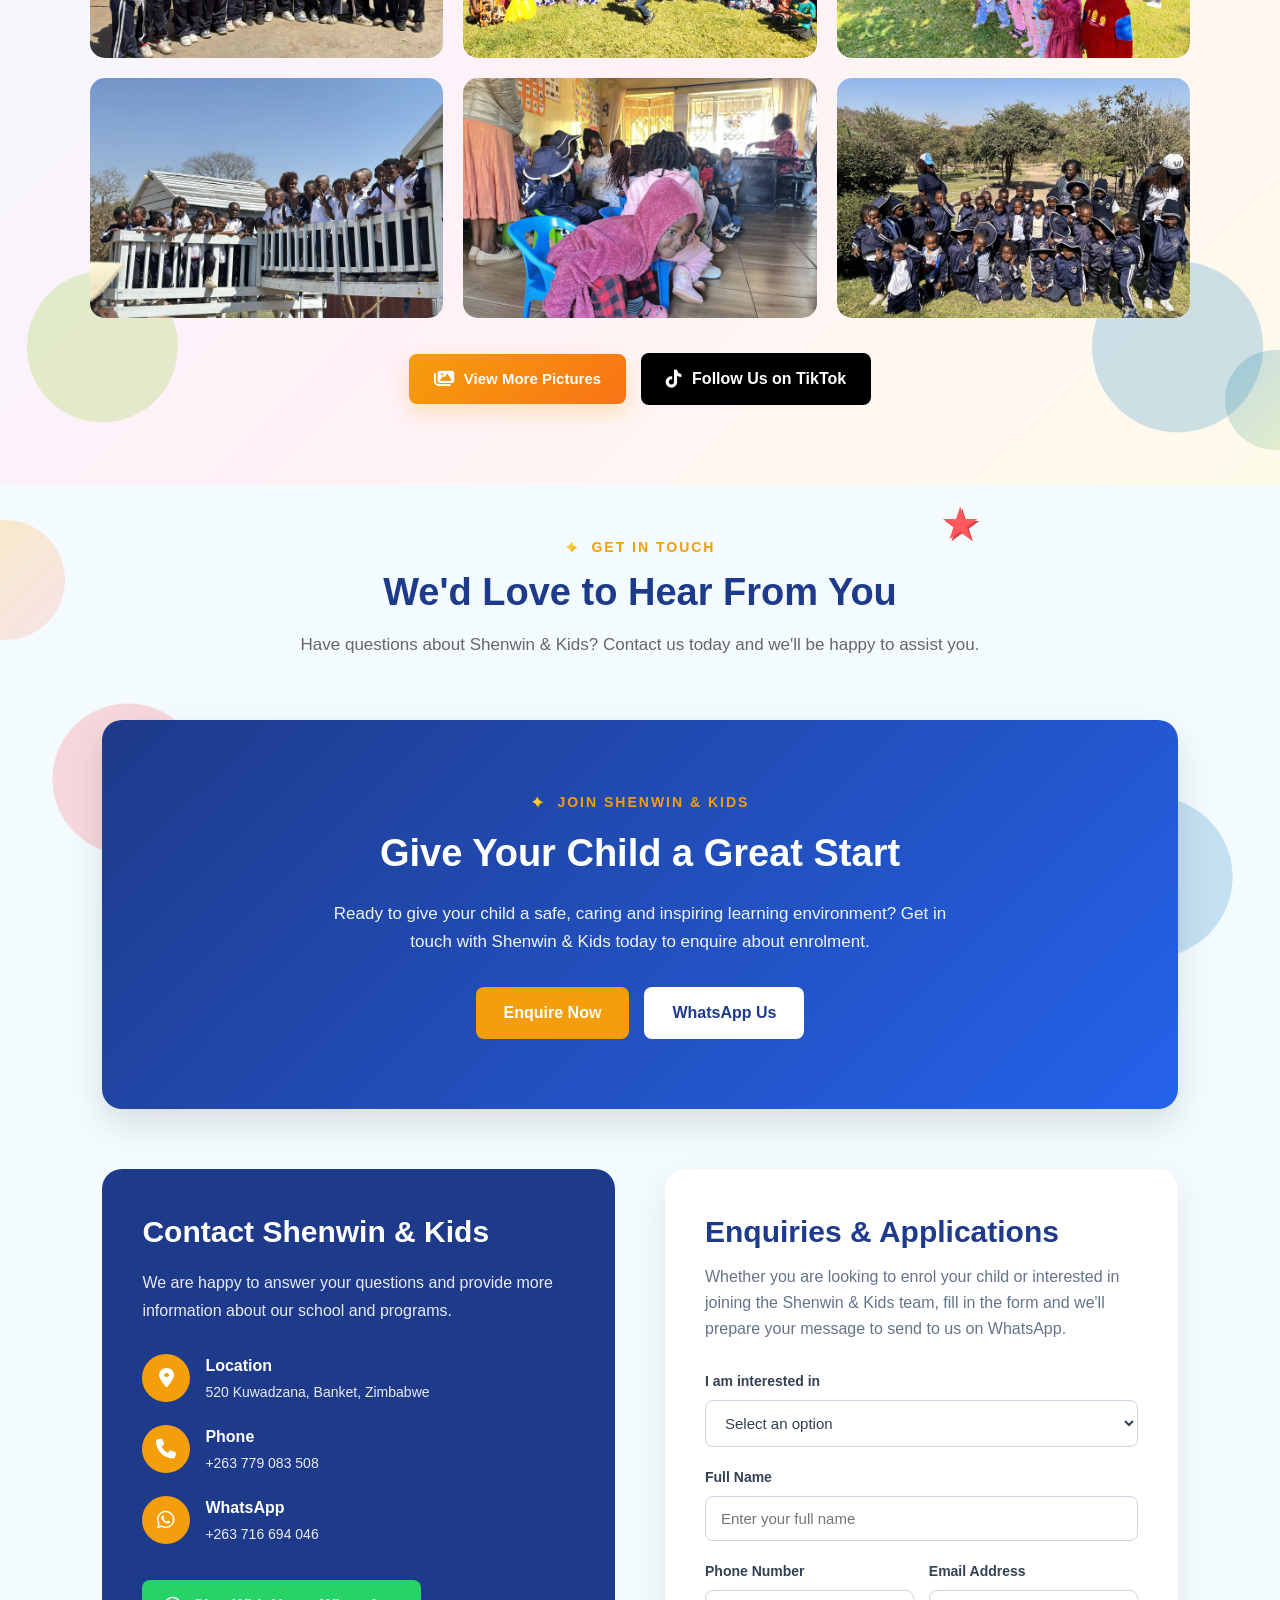
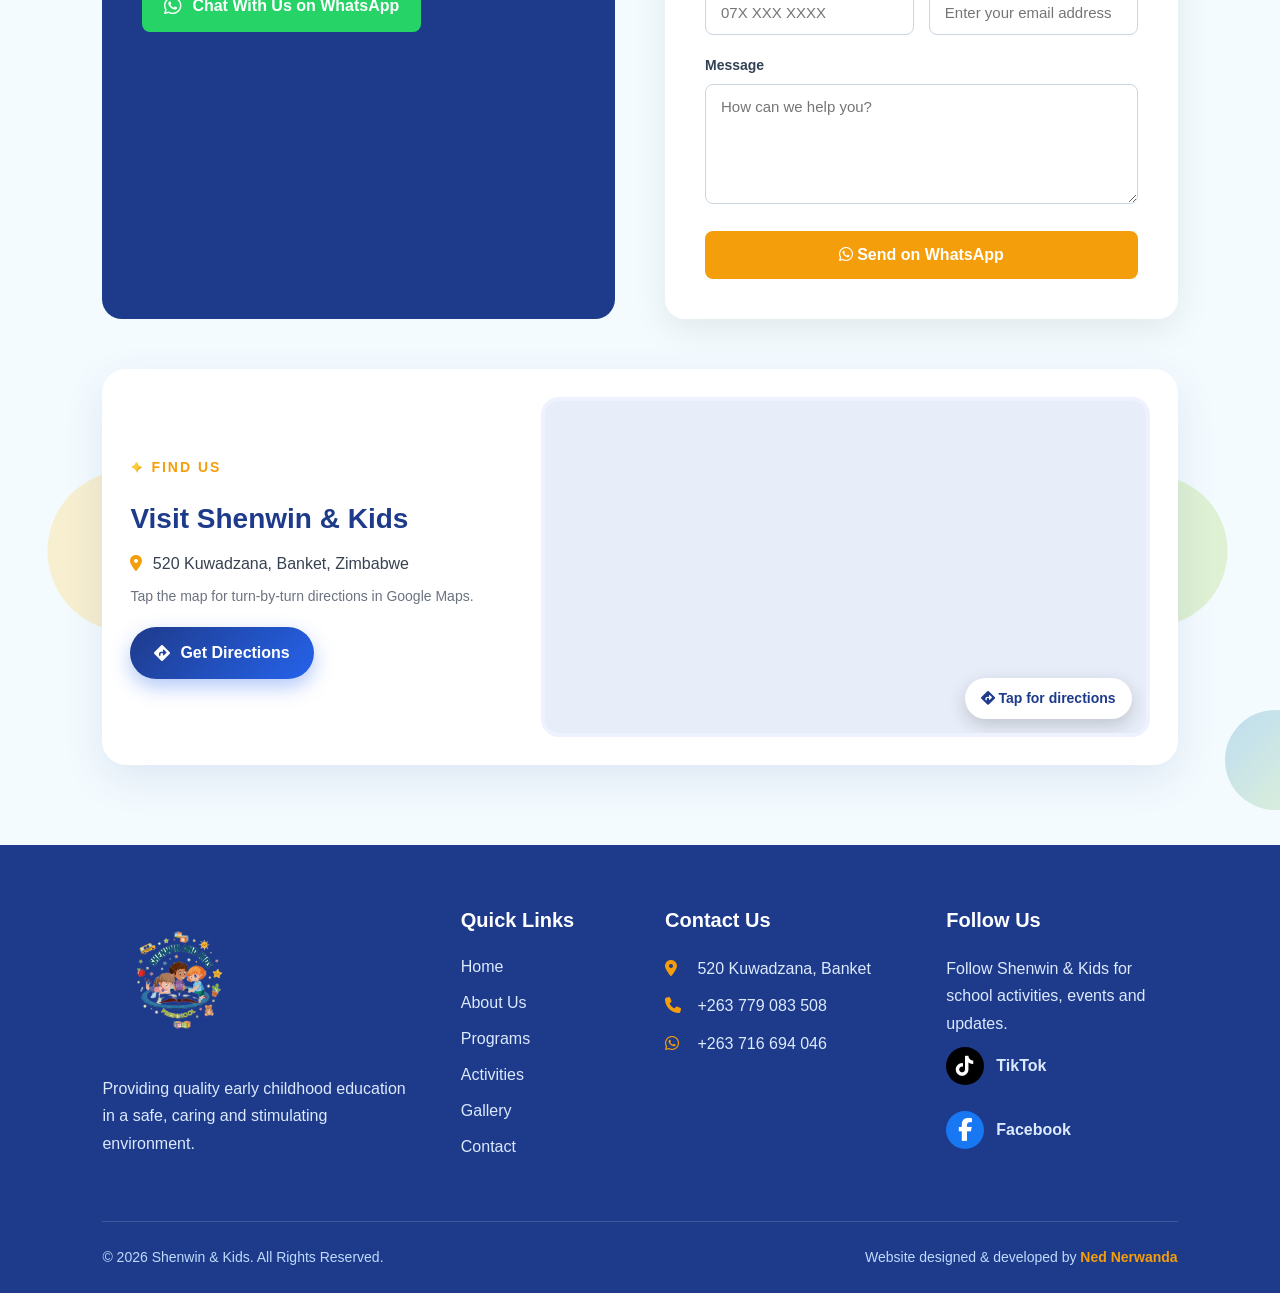
==== commit bba7c442: "Add Find Us map: tap the map, button or address for Google Maps directions Co-Authored-By: Claude Op" ====
--- a/docs/index.html
+++ b/docs/index.html
@@ -14,7 +14,7 @@
     <link rel="preconnect" href="https://fonts.googleapis.com">
     <link rel="preconnect" href="https://fonts.gstatic.com" crossorigin>
     <link rel="stylesheet" href="https://fonts.googleapis.com/css2?family=Baloo+2:wght@700;800&family=Nunito:wght@600;700;800&display=swap">
-    <link rel="stylesheet" href="style.css?v=13">
+    <link rel="stylesheet" href="style.css?v=14">
     <link rel="stylesheet"
       href="https://cdnjs.cloudflare.com/ajax/libs/font-awesome/6.7.2/css/all.min.css">
 
@@ -982,7 +982,9 @@
 
 
                         <p>
-                            520 Kuwadzana, Banket, Zimbabwe
+                            <a href="https://www.google.com/maps/dir/?api=1&amp;destination=-17.3790,30.3975" target="_blank" rel="noopener noreferrer">
+                                520 Kuwadzana, Banket, Zimbabwe
+                            </a>
                         </p>
 
                     </div>
@@ -1501,6 +1503,46 @@
 
     </div>
 
+    <!-- ==============================
+         FIND US: MAP + DIRECTIONS
+         To move the pin, change the two numbers (-17.3790,30.3975)
+         in BOTH links below (and in the Location links above).
+    ============================== -->
+
+    <div class="find-us">
+
+        <div class="find-us-text">
+            <span class="section-label">FIND US</span>
+            <h3>Visit Shenwin &amp; Kids</h3>
+            <p>
+                <i class="fa-solid fa-location-dot"></i>
+                520 Kuwadzana, Banket, Zimbabwe
+            </p>
+            <p class="find-us-hint">
+                Tap the map for turn-by-turn directions in Google Maps.
+            </p>
+            <a class="directions-button" href="https://www.google.com/maps/dir/?api=1&amp;destination=-17.3790,30.3975" target="_blank" rel="noopener noreferrer">
+                <i class="fa-solid fa-diamond-turn-right"></i>
+                Get Directions
+            </a>
+        </div>
+
+        <a class="find-us-map" href="https://www.google.com/maps/dir/?api=1&amp;destination=-17.3790,30.3975" target="_blank" rel="noopener noreferrer"
+           aria-label="Open directions to Shenwin &amp; Kids in Google Maps">
+            <iframe
+                src="https://maps.google.com/maps?q=-17.3790,30.3975&amp;z=15&amp;output=embed"
+                title="Map showing Shenwin &amp; Kids, Kuwadzana, Banket"
+                loading="lazy"
+                referrerpolicy="no-referrer-when-downgrade"
+                tabindex="-1"
+            ></iframe>
+            <span class="find-us-map-badge">
+                <i class="fa-solid fa-diamond-turn-right"></i> Tap for directions
+            </span>
+        </a>
+
+    </div>
+
 </section>
 
 
@@ -1564,7 +1606,7 @@
 
             <p>
                 <i class="fa-solid fa-location-dot"></i>
-                520 Kuwadzana, Banket
+                <a href="https://www.google.com/maps/dir/?api=1&amp;destination=-17.3790,30.3975" target="_blank" rel="noopener noreferrer">520 Kuwadzana, Banket</a>
             </p>
 
             <p>
--- a/docs/style.css
+++ b/docs/style.css
@@ -5285,3 +5285,130 @@
 #enquiry-form {
     scroll-margin-top: 110px;
 }
+
+
+/* =========================================================
+   FIND US: MAP + DIRECTIONS
+   ========================================================= */
+
+.find-us {
+    max-width: 1200px;
+    margin: 50px auto 0;
+
+    display: grid;
+    grid-template-columns: 1fr 1.6fr;
+    gap: 30px;
+    align-items: center;
+
+    padding: 28px;
+    border-radius: 24px;
+    background-color: #ffffff;
+    box-shadow: 0 14px 40px rgba(30, 58, 138, 0.10);
+}
+
+.find-us-text h3 {
+    margin: 8px 0 12px;
+    font-size: 28px;
+    color: #1e3a8a;
+}
+
+.find-us-text p {
+    margin: 0 0 10px;
+    font-size: 16px;
+    color: #374151;
+}
+
+.find-us-text p i {
+    color: #f59e0b;
+    margin-right: 6px;
+}
+
+.find-us-hint {
+    color: #6b7280 !important;
+    font-size: 14px !important;
+}
+
+.directions-button {
+    display: inline-flex;
+    align-items: center;
+    gap: 10px;
+
+    margin-top: 10px;
+    padding: 14px 24px;
+    border-radius: 999px;
+
+    font-weight: 800;
+    text-decoration: none;
+    color: #ffffff;
+    background: linear-gradient(135deg, #1e3a8a, #2563eb);
+    box-shadow: 0 8px 20px rgba(37, 99, 235, 0.35);
+
+    transition: transform 0.2s ease, box-shadow 0.2s ease;
+}
+
+.directions-button:hover {
+    transform: translateY(-2px);
+    box-shadow: 0 12px 26px rgba(37, 99, 235, 0.45);
+}
+
+.find-us-map {
+    position: relative;
+    display: block;
+
+    height: 340px;
+    border-radius: 18px;
+    overflow: hidden;
+
+    border: 4px solid #eef2ff;
+    background-color: #e8eef9;   /* shown while the map loads */
+    cursor: pointer;
+}
+
+.find-us-map iframe {
+    width: 100%;
+    height: 100%;
+    border: 0;
+    pointer-events: none;      /* a tap opens directions instead of moving the map */
+}
+
+.find-us-map-badge {
+    position: absolute;
+    right: 14px;
+    bottom: 14px;
+
+    padding: 10px 16px;
+    border-radius: 999px;
+
+    font-size: 14px;
+    font-weight: 800;
+    color: #1e3a8a;
+    background-color: #ffffff;
+    box-shadow: 0 6px 18px rgba(0, 0, 0, 0.18);
+}
+
+.find-us-map:hover .find-us-map-badge {
+    background-color: #fde68a;
+}
+
+.contact-item p a,
+.footer-column p a {
+    color: inherit;
+    text-decoration: none;
+}
+
+.contact-item p a:hover {
+    text-decoration: underline;
+}
+
+@media (max-width: 860px) {
+    .find-us {
+        grid-template-columns: 1fr;
+        margin: 36px 16px 0;
+        padding: 20px;
+        text-align: center;
+    }
+
+    .find-us-map {
+        height: 260px;
+    }
+}
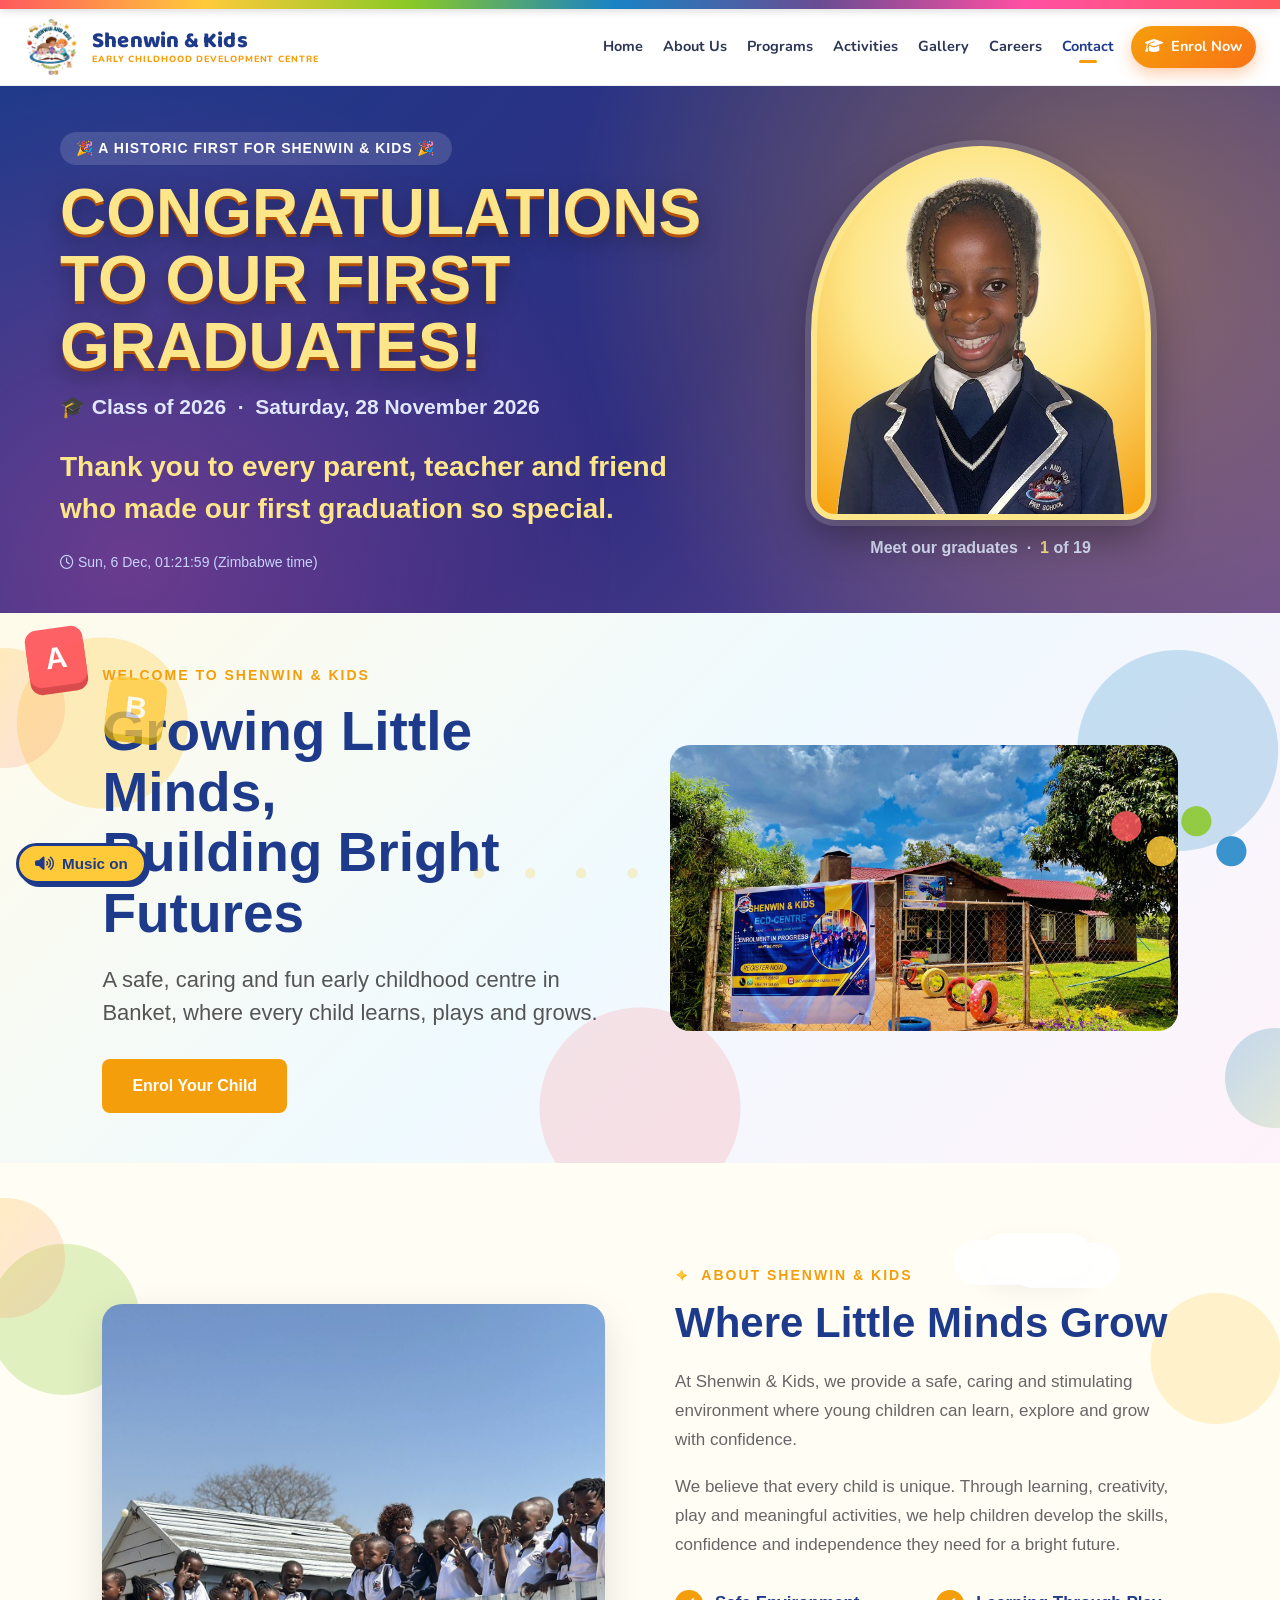
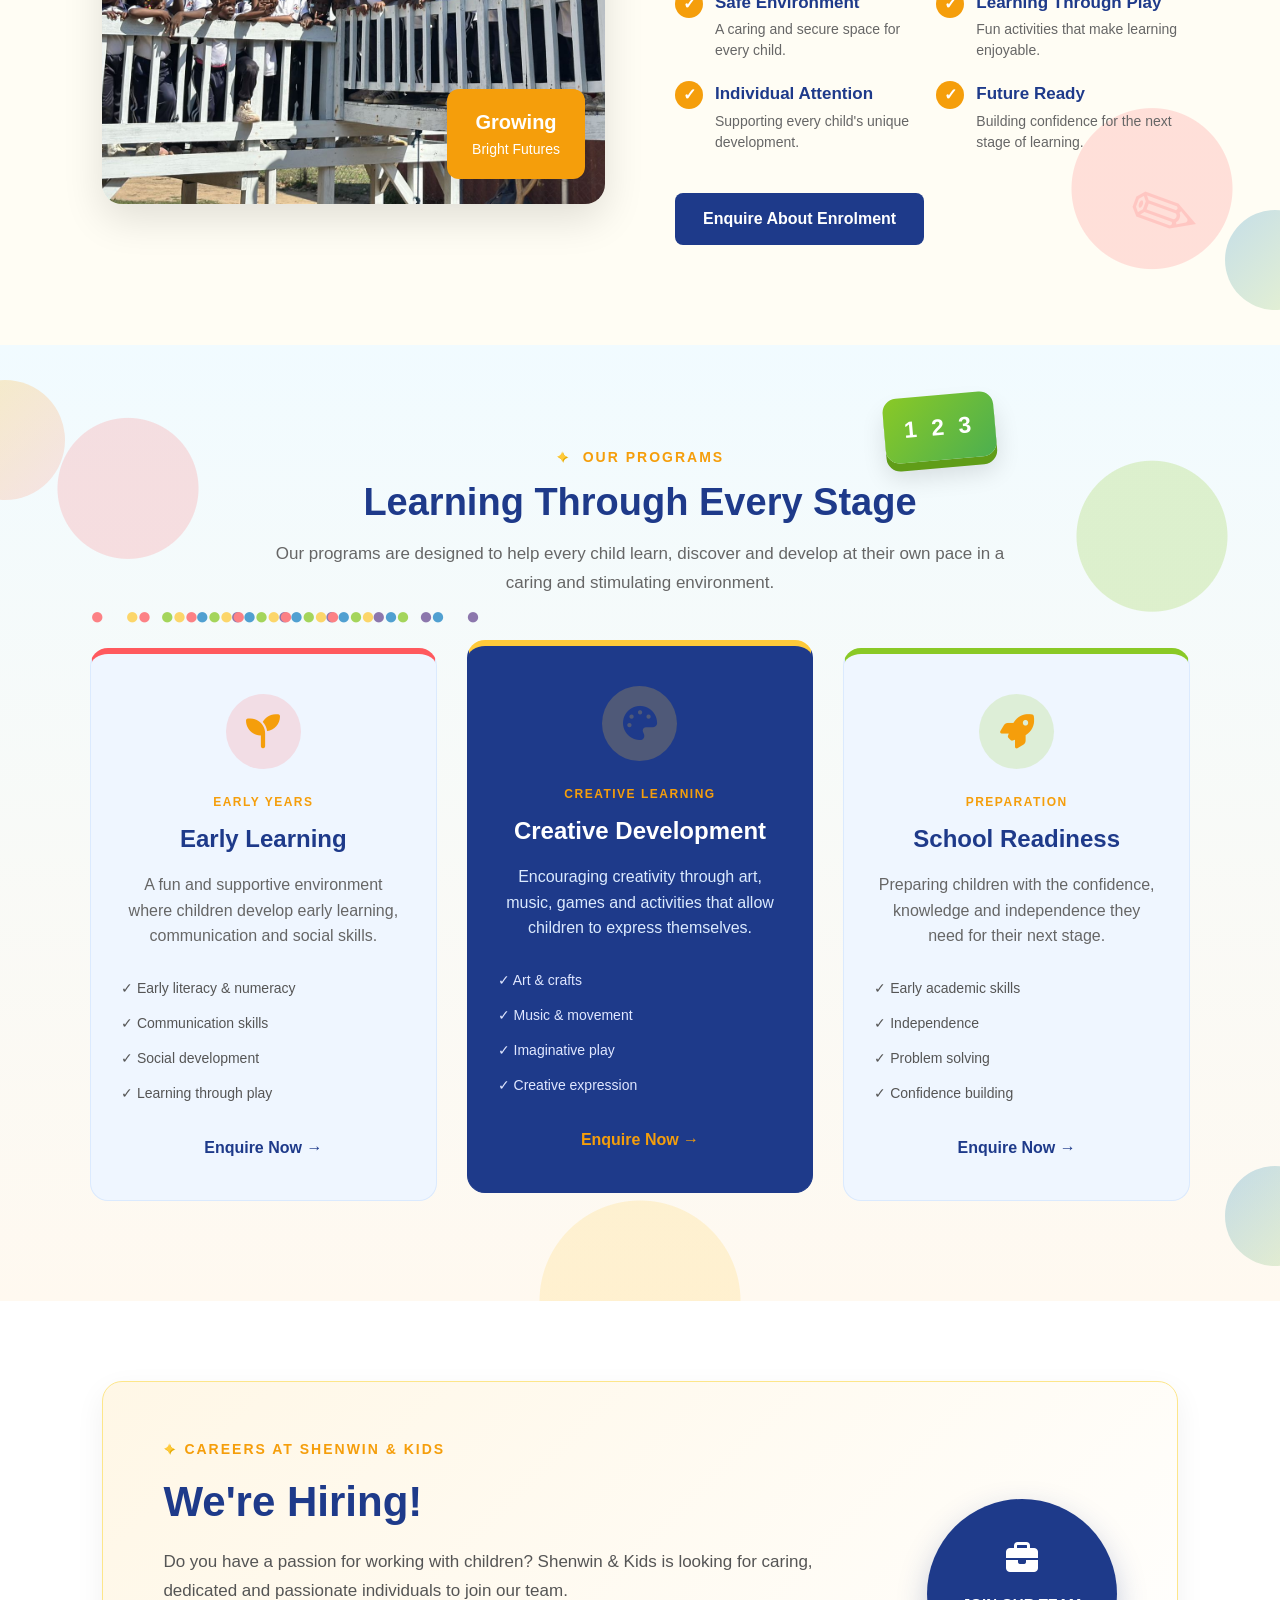
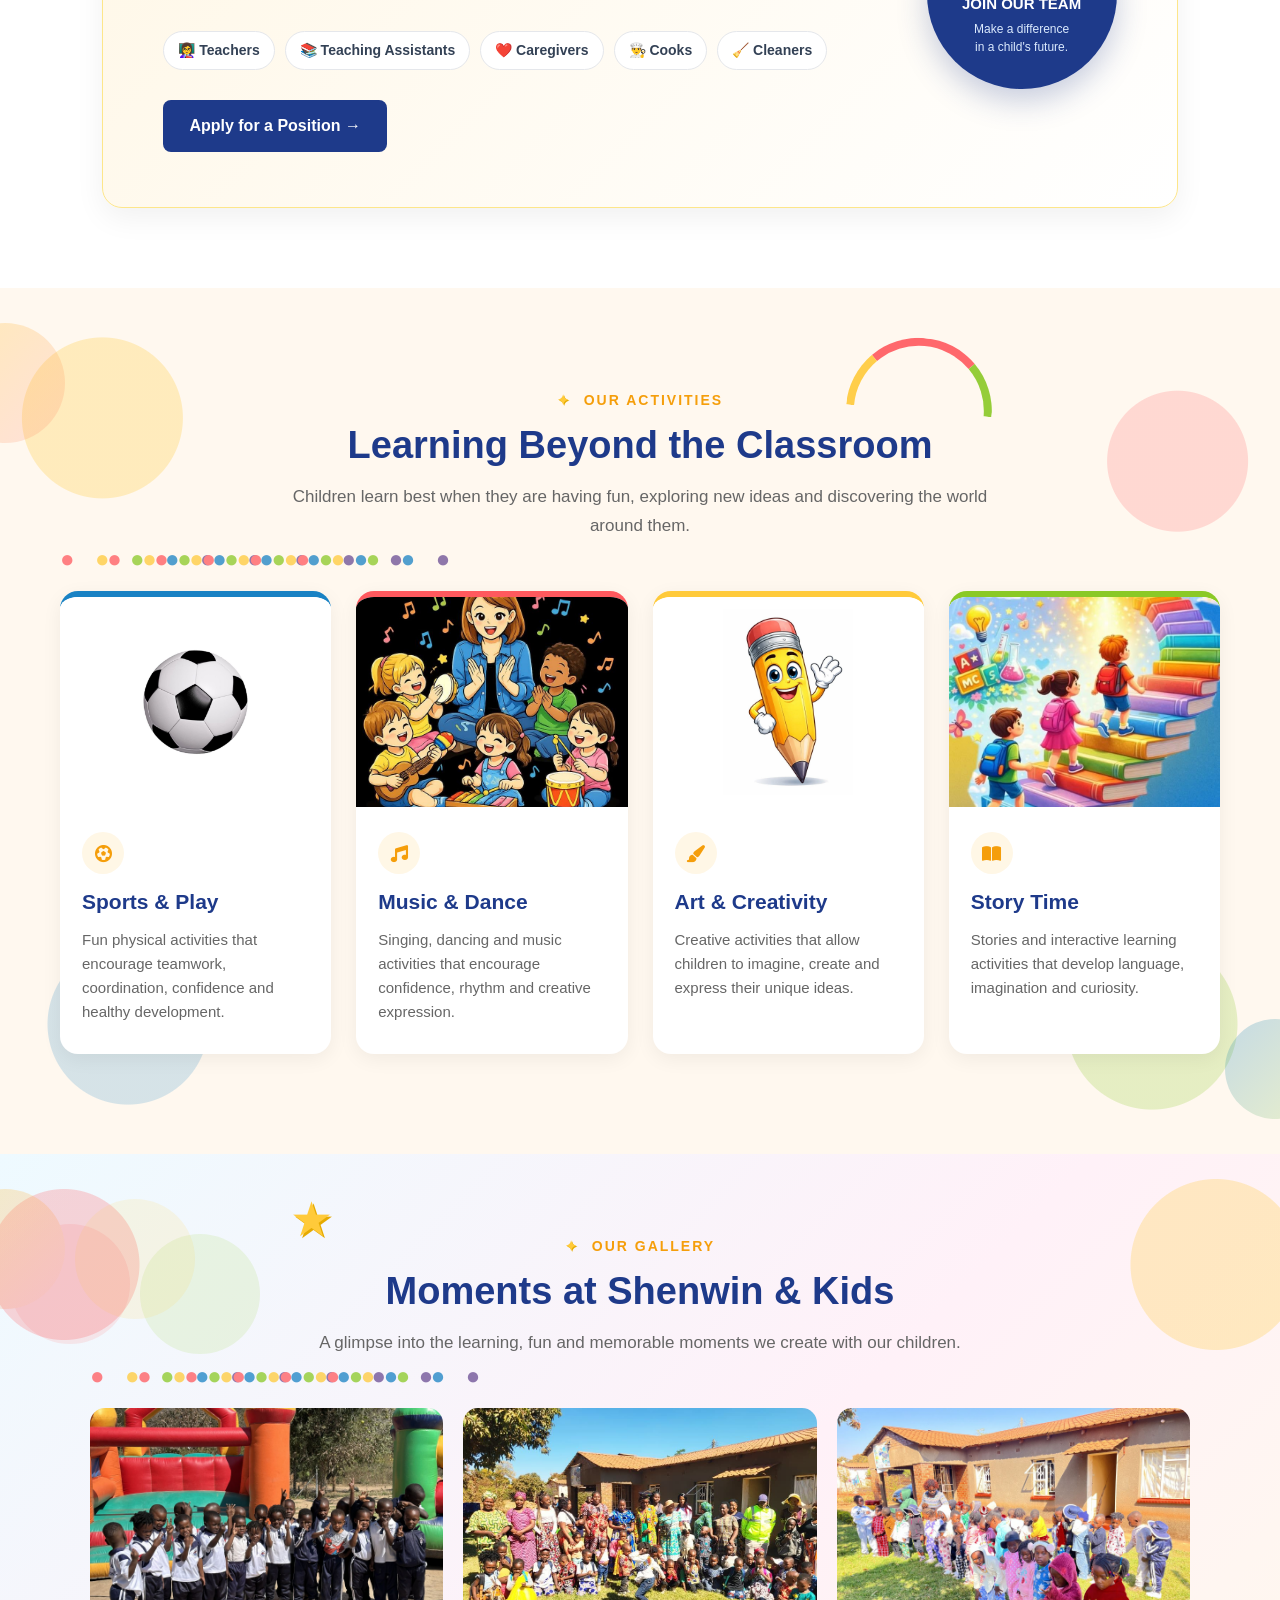
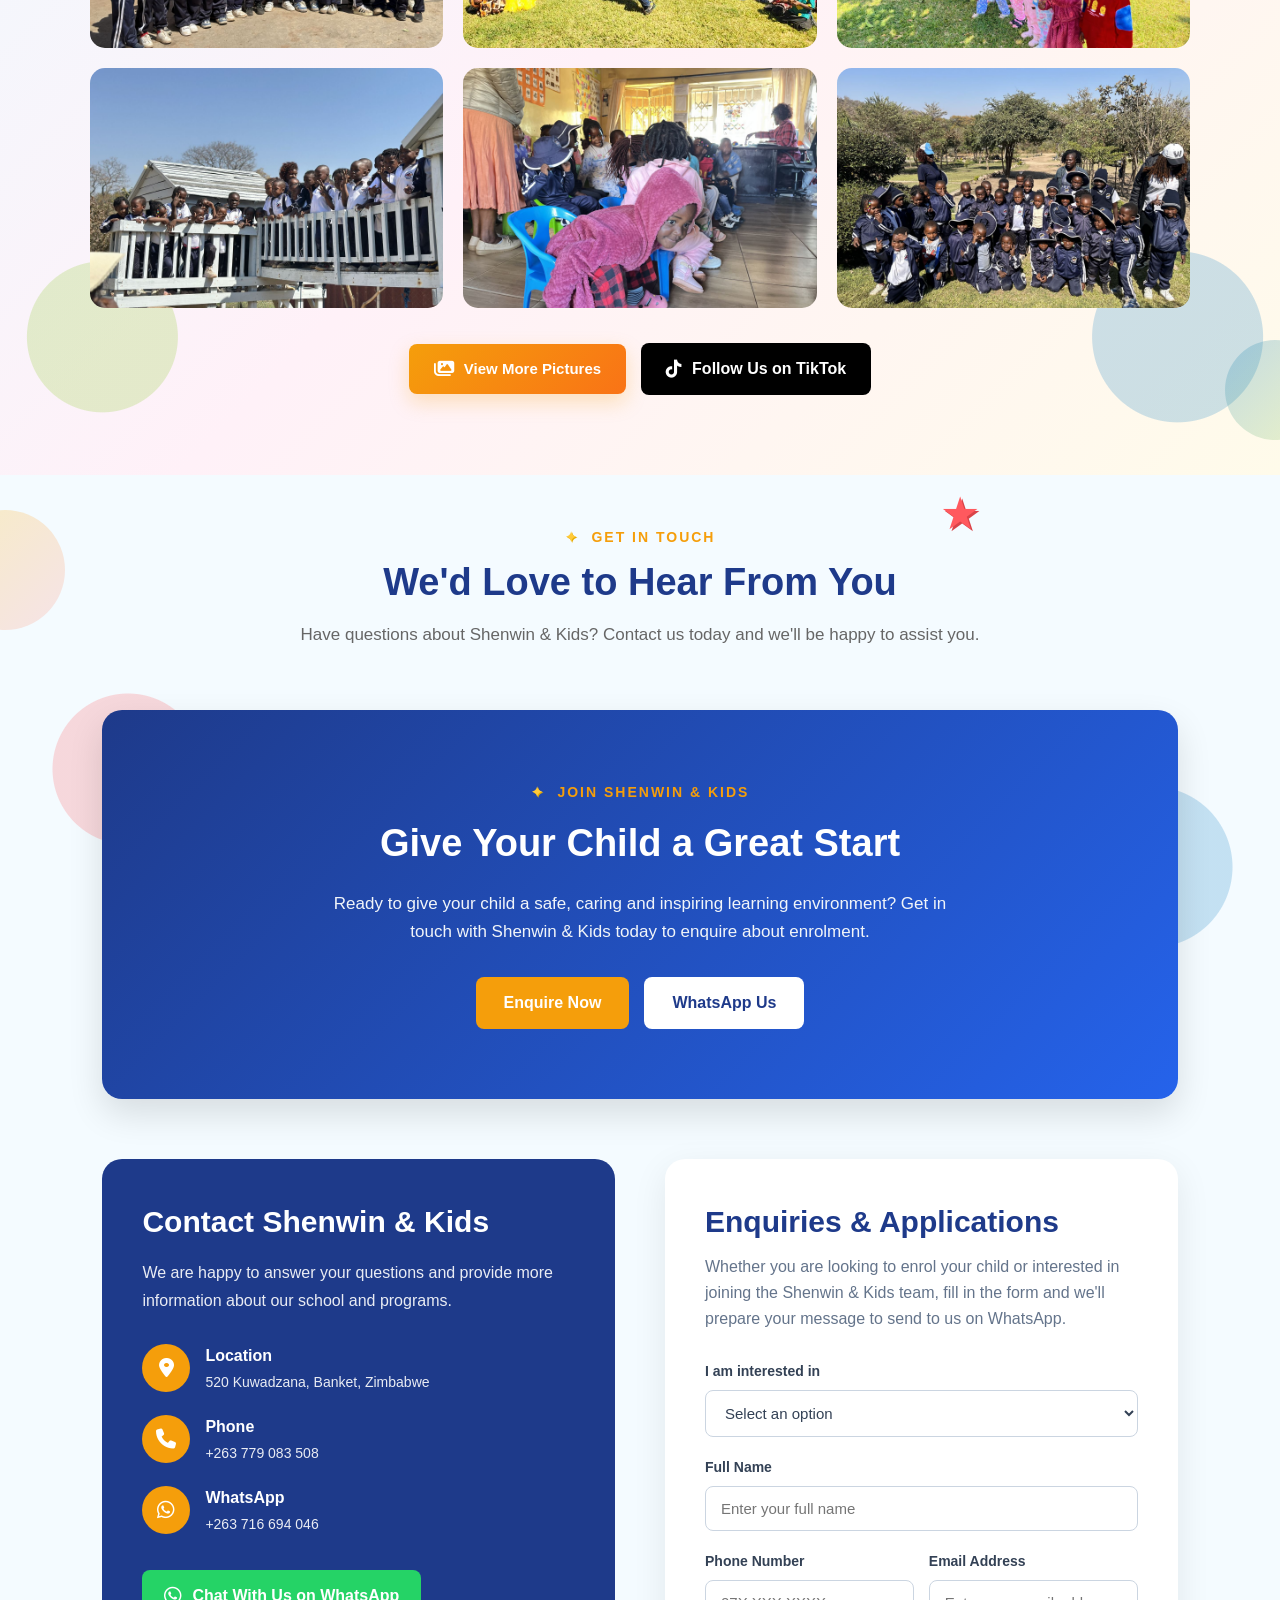
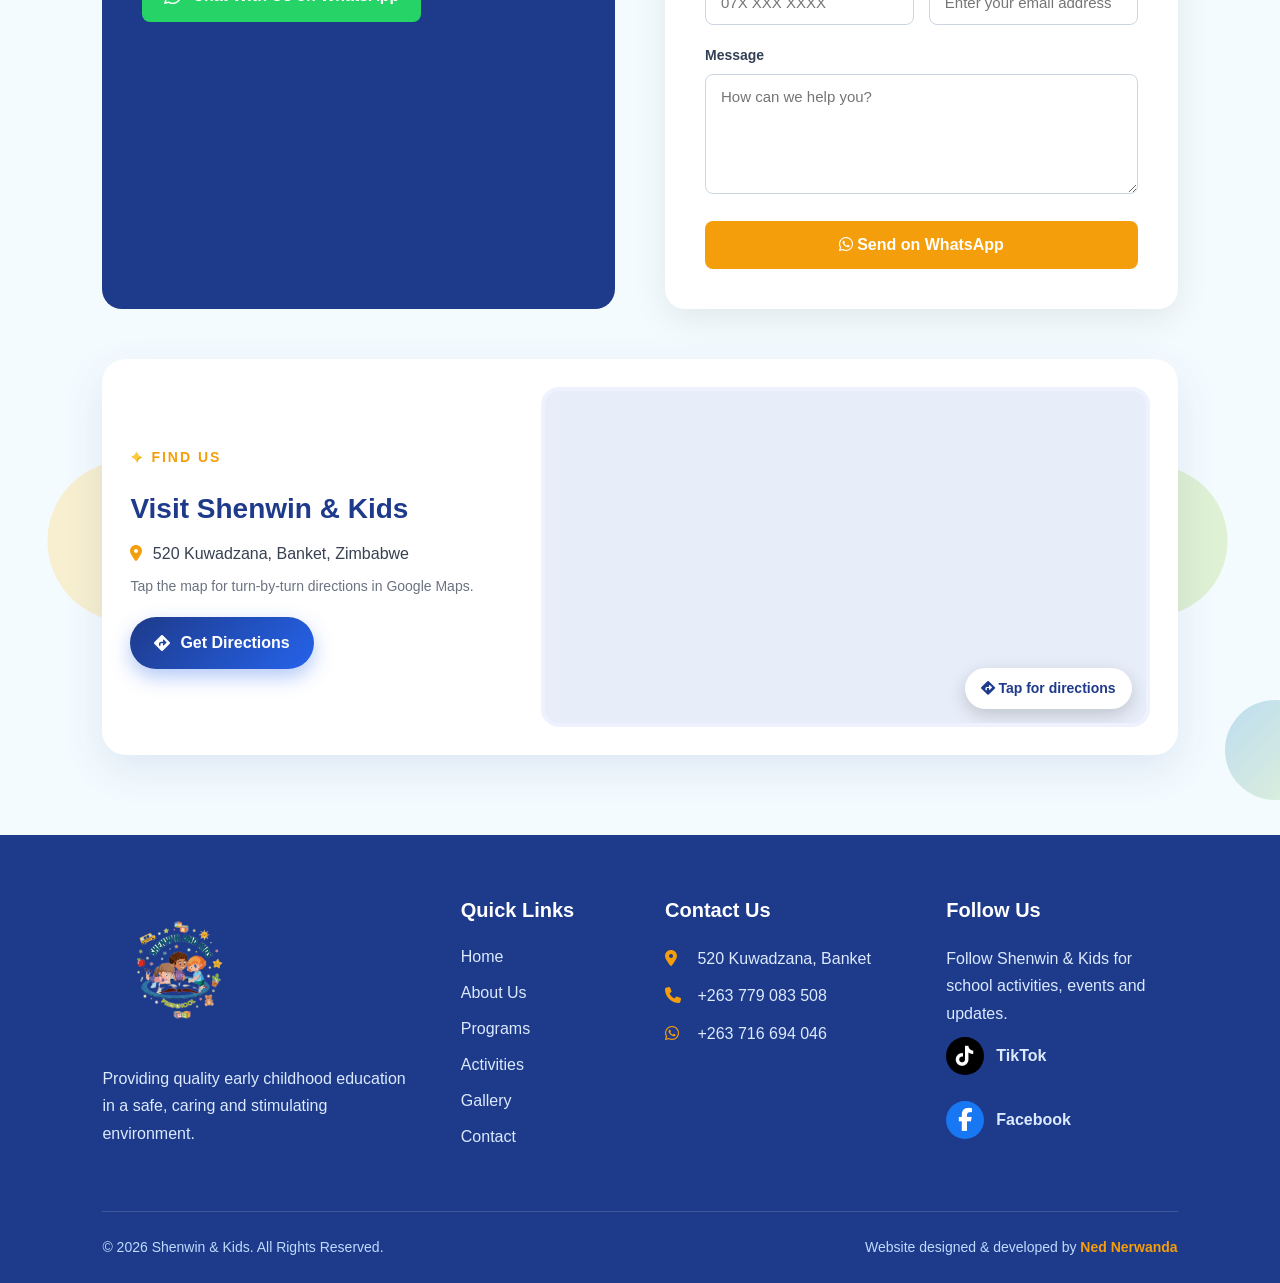
==== commit b97dc95a: "Header: keep full menu on laptops (tighter spacing), menu button only below 1000px Co-Authored-By: C" ====
--- a/docs/index.html
+++ b/docs/index.html
@@ -14,7 +14,7 @@
     <link rel="preconnect" href="https://fonts.googleapis.com">
     <link rel="preconnect" href="https://fonts.gstatic.com" crossorigin>
     <link rel="stylesheet" href="https://fonts.googleapis.com/css2?family=Baloo+2:wght@700;800&family=Nunito:wght@600;700;800&display=swap">
-    <link rel="stylesheet" href="style.css?v=14">
+    <link rel="stylesheet" href="style.css?v=15">
     <link rel="stylesheet"
       href="https://cdnjs.cloudflare.com/ajax/libs/font-awesome/6.7.2/css/all.min.css">
 
--- a/docs/style.css
+++ b/docs/style.css
@@ -5193,9 +5193,57 @@
 .site-header .menu-toggle.open span:nth-child(2) { opacity: 0; }
 .site-header .menu-toggle.open span:nth-child(3) { transform: translateY(-7.5px) rotate(-45deg); }
 
-/* ---- collapse to menu button below 1320px ---- */
-
-@media (max-width: 1320px) {
+/* ---- laptops: keep the full menu, just tighter ---- */
+
+@media (max-width: 1320px) and (min-width: 1001px) {
+
+    .site-header {
+        padding-left: 24px;
+        padding-right: 24px;
+        gap: 14px;
+    }
+
+    .brand img {
+        width: 56px;
+        height: 56px;
+    }
+
+    .brand-text strong {
+        font-size: 22px;
+    }
+
+    .brand-text small {
+        font-size: 9px;
+        letter-spacing: 0.9px;
+    }
+
+    .site-header nav a {
+        padding: 8px 9px;
+        font-size: 14.5px;
+    }
+
+    .site-header nav a.nav-cta {
+        margin-left: 6px;
+        padding: 10px 14px;
+    }
+}
+
+/* small laptops: drop the tagline under the name */
+@media (max-width: 1150px) and (min-width: 1001px) {
+
+    .brand-text small {
+        display: none;
+    }
+
+    .site-header nav a {
+        padding: 8px 7px;
+        font-size: 14px;
+    }
+}
+
+/* ---- tablets and phones: menu button ---- */
+
+@media (max-width: 1000px) {
 
     .site-header {
         padding: 10px 24px;
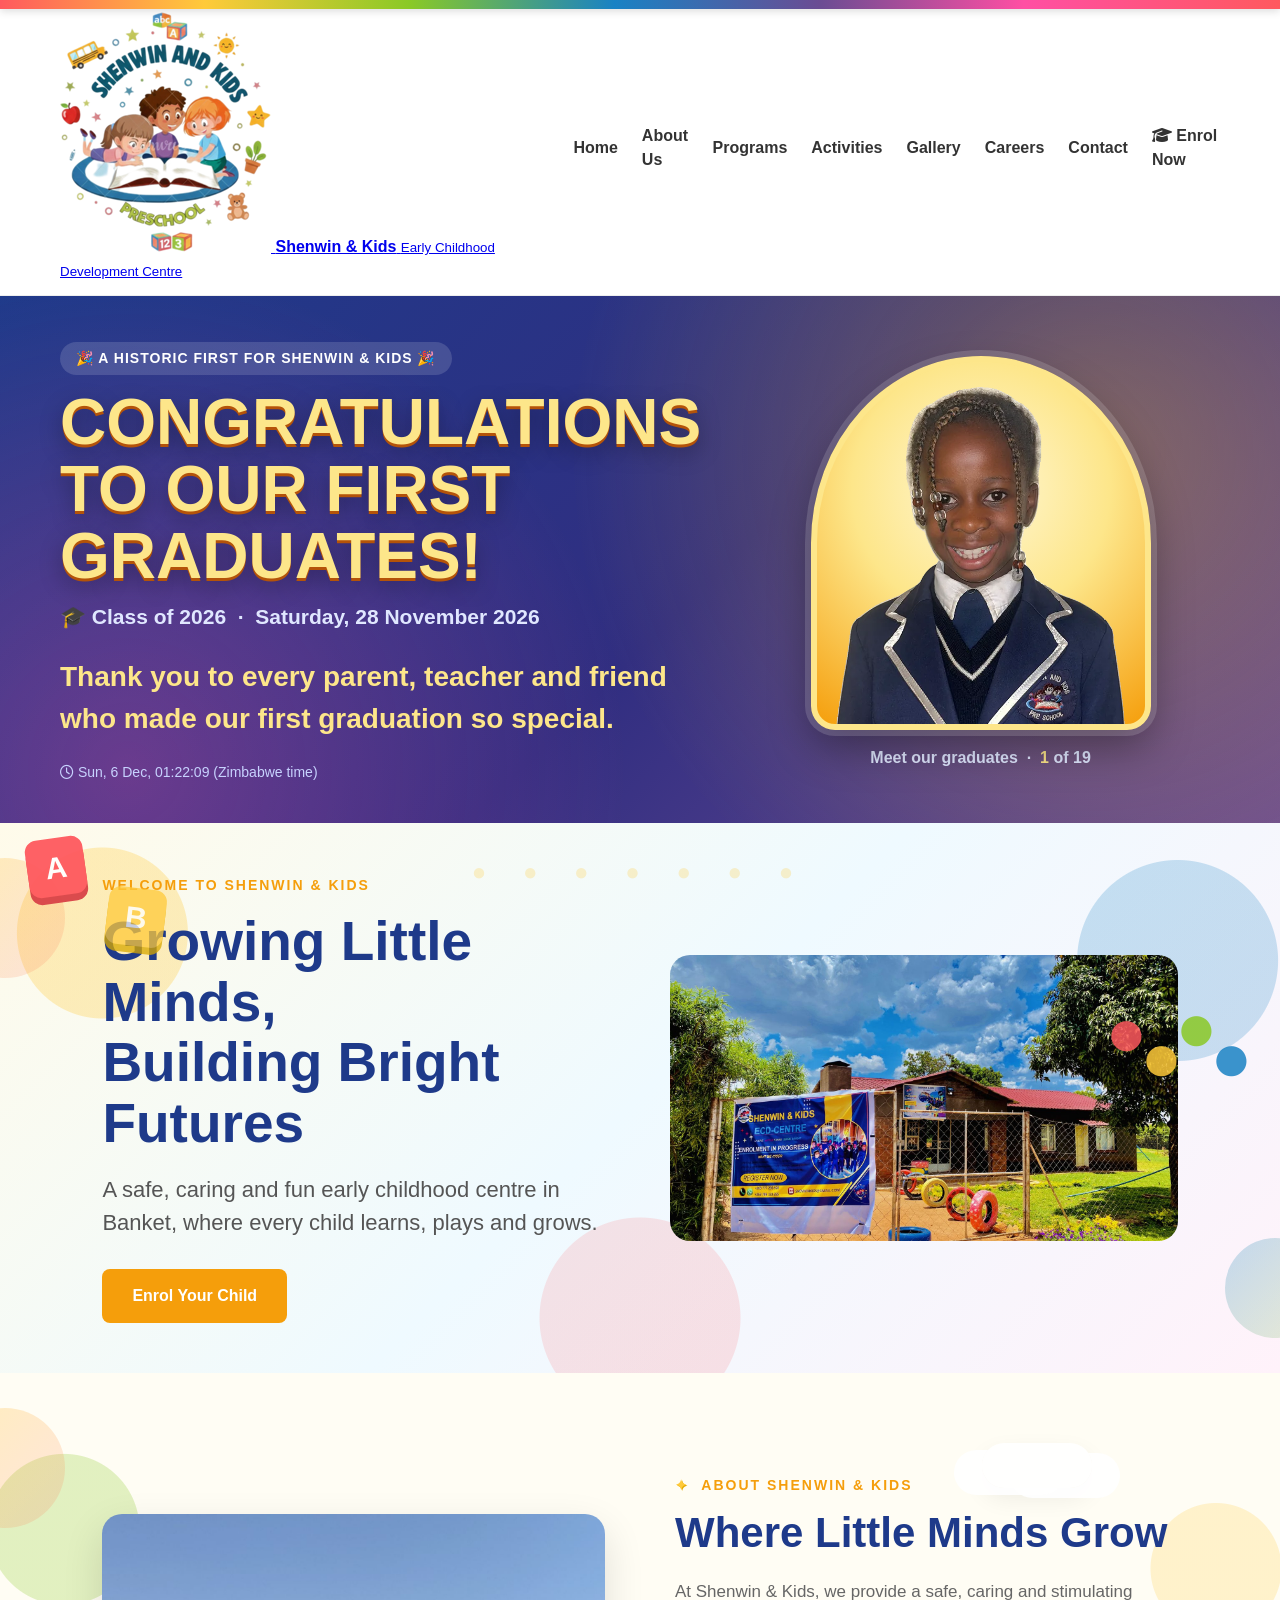
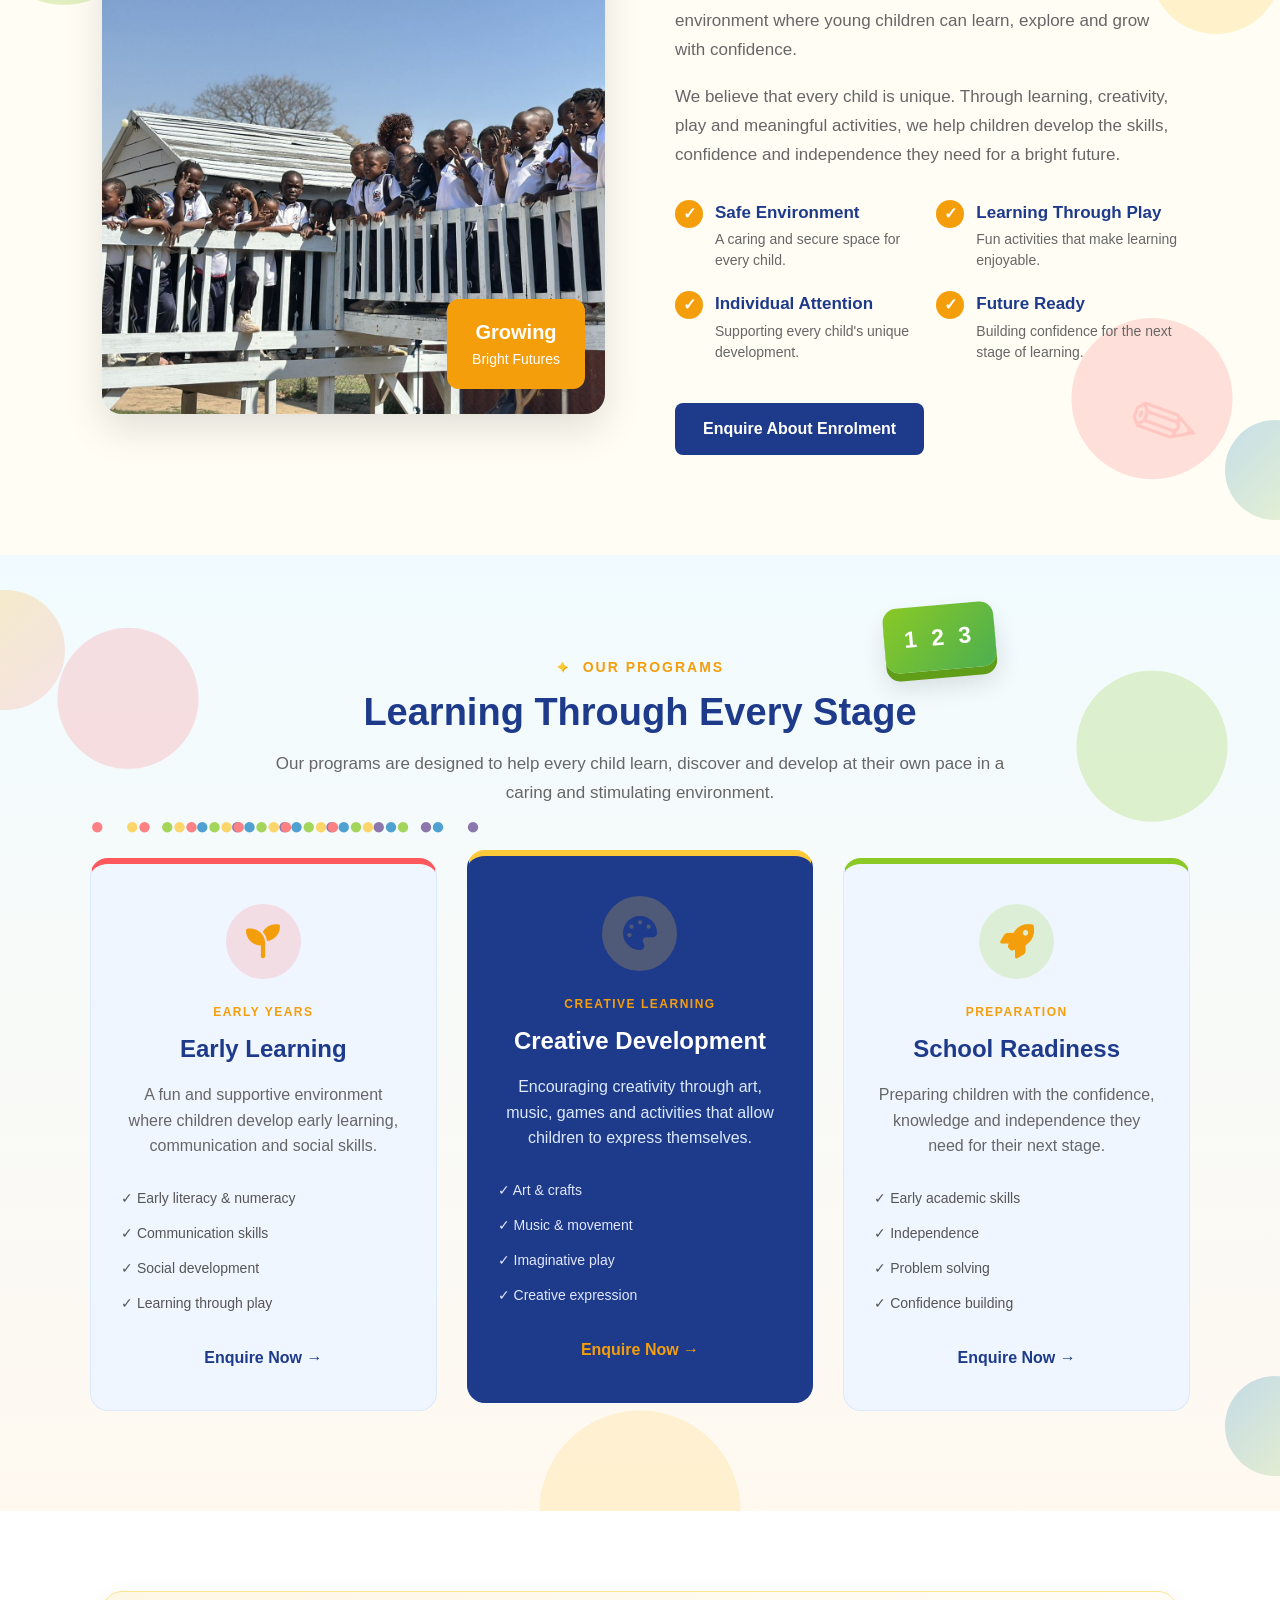
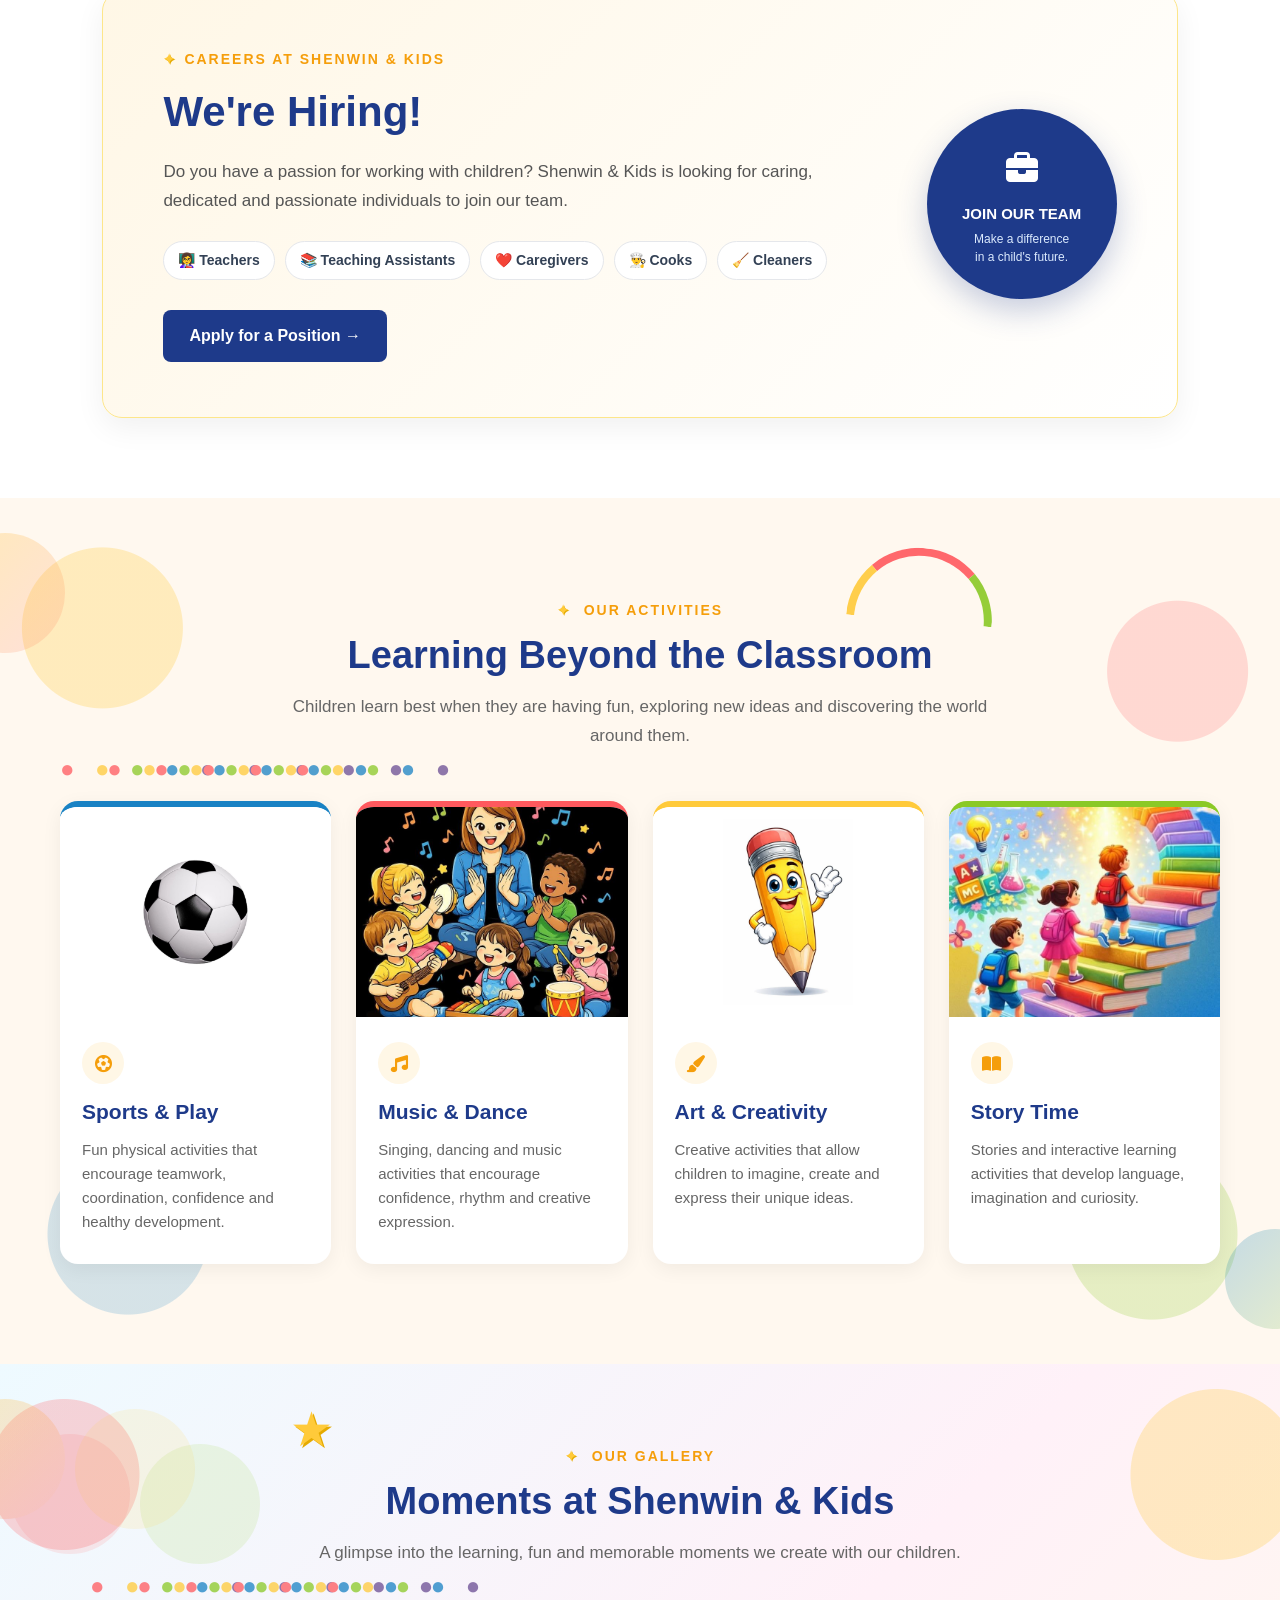
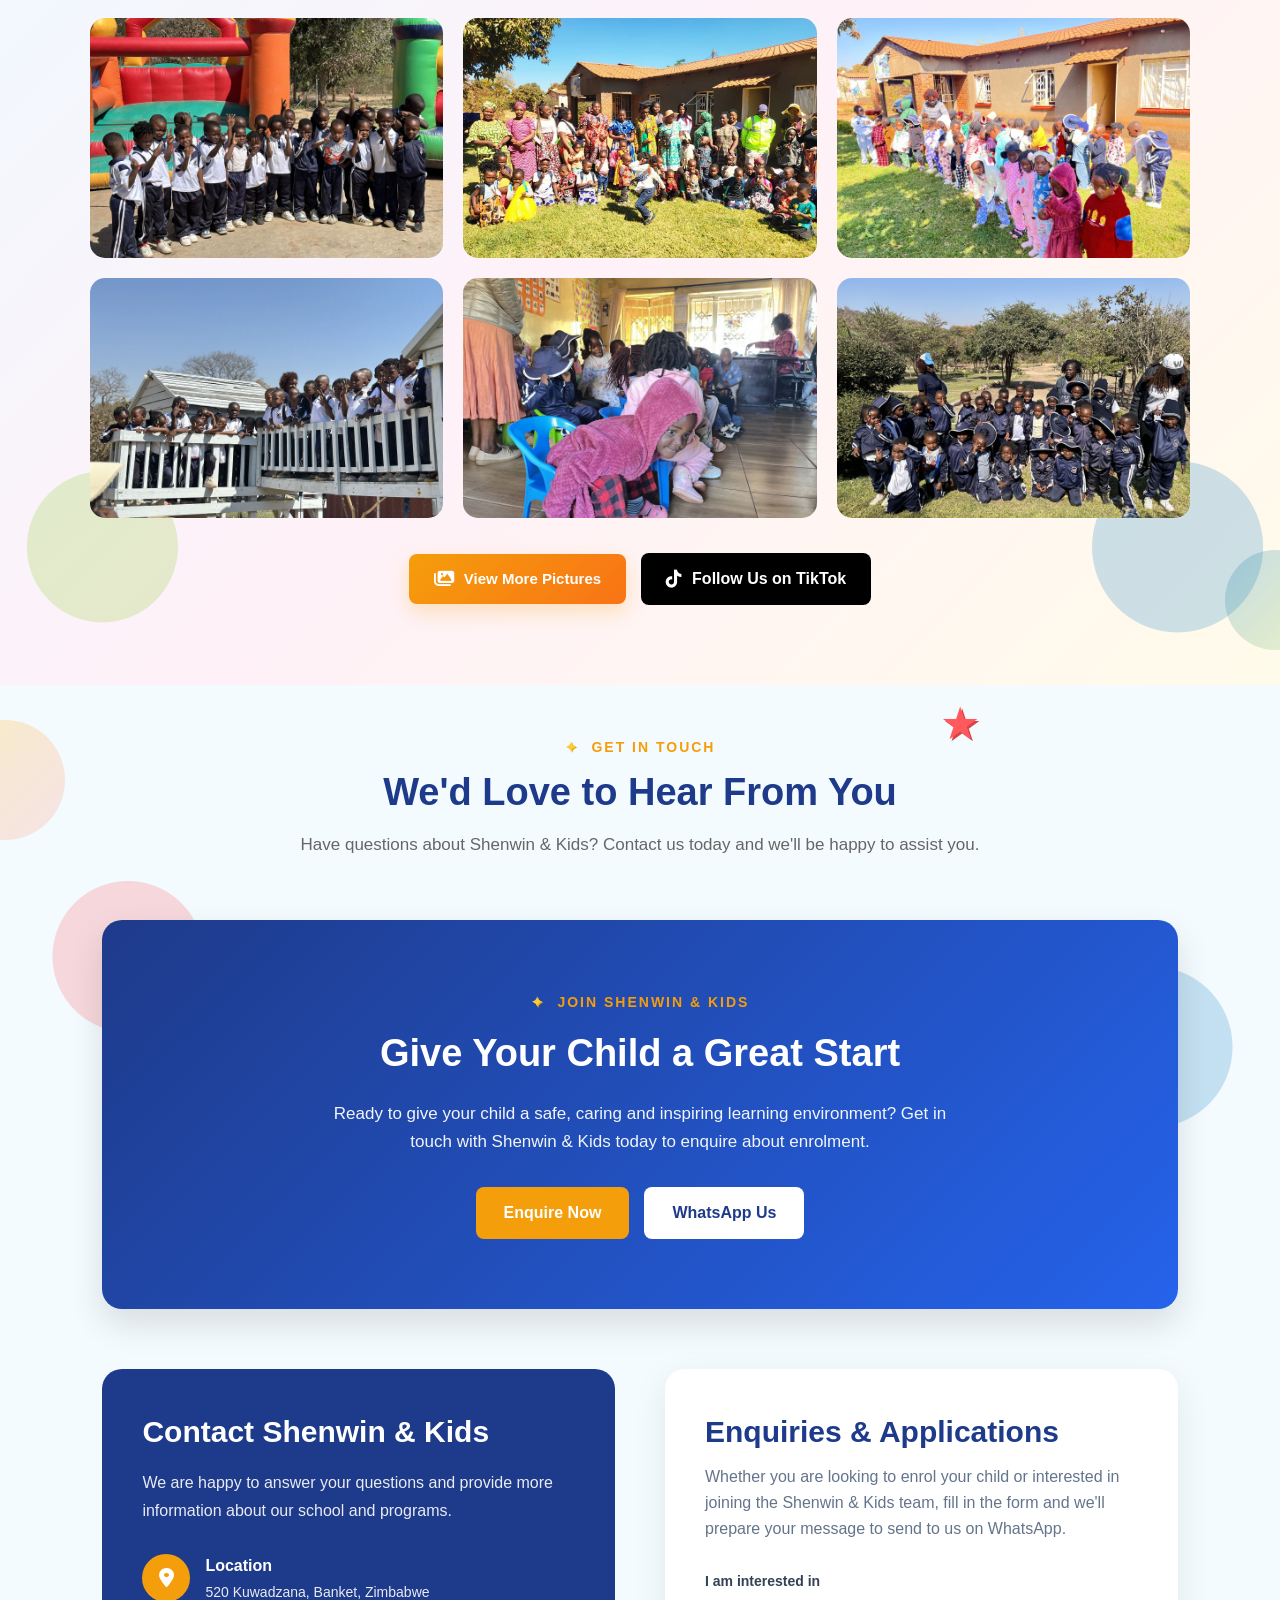
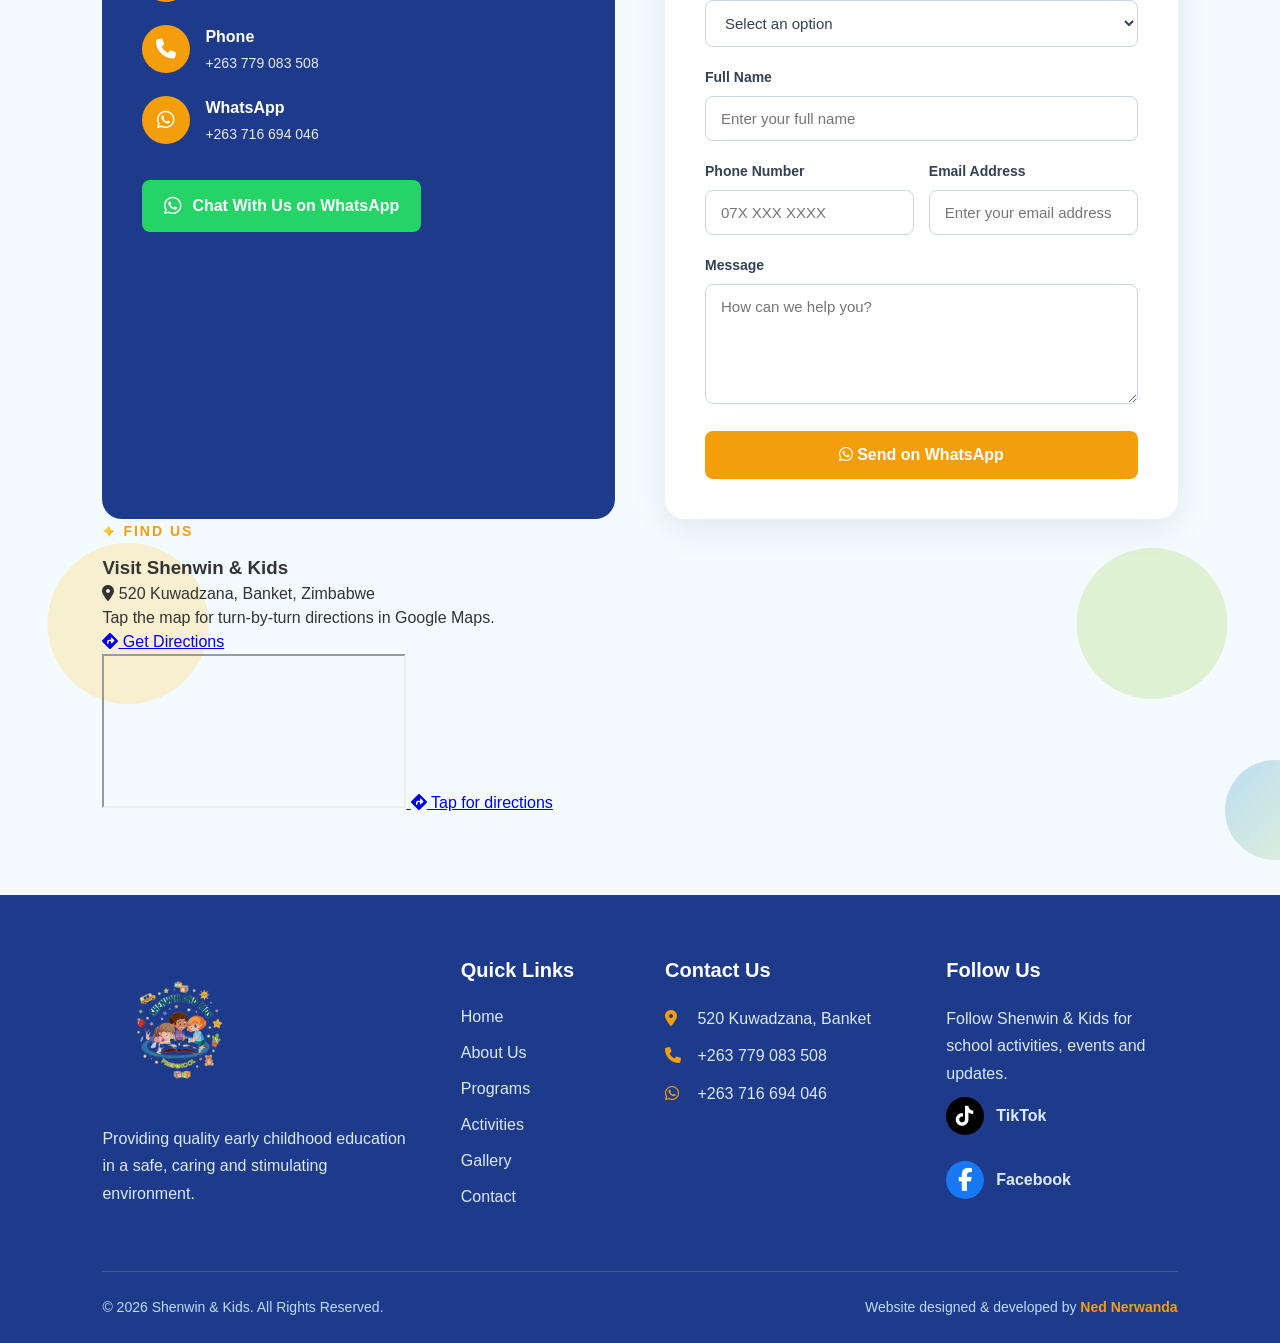
==== commit 9eb7cabd: "Remove graduation song from the website The song now lives only on the separate graduation invitatio" ====
--- a/docs/index.html
+++ b/docs/index.html
@@ -1683,7 +1683,6 @@
 <script src="script.js?v=7"></script>
 
 <script src="countdown.js?v=2"></script>
-<script src="music.js?v=2"></script>
 
 <script src="nav.js?v=1"></script>
 
--- a/docs/style.css
+++ b/docs/style.css
@@ -1,5462 +1,4975 @@
-/* =========================================================
-   SHENWIN & KIDS
-   MAIN WEBSITE STYLESHEET
-   ========================================================= */
-
-
-/* =========================================================
-   RESET & GLOBAL STYLES
-   ========================================================= */
-
-* {
-    margin: 0;
-    padding: 0;
-    box-sizing: border-box;
-}
-
-html {
-    scroll-behavior: smooth;
-}
-
-body {
-    font-family: Arial, Helvetica, sans-serif;
-    color: #333333;
-    background-color: #ffffff;
-    line-height: 1.5;
-}
-
-img {
-    max-width: 100%;
-    height: auto;
-}
-
-button,
-input,
-select,
-textarea {
-    font-family: inherit;
-}
-
-
-/* =========================================================
-   HEADER
-   ========================================================= */
-
-header {
-    display: flex;
-    justify-content: space-between;
-    align-items: center;
-
-    padding: 12px 60px;
-
-    background-color: #ffffff;
-    border-bottom: 1px solid #eeeeee;
-
-    position: sticky;
-    top: 0;
-    z-index: 1000;
-}
-
-.logo img {
-    width: 125px;
-    display: block;
-}
-
-nav {
-    display: flex;
-    gap: 24px;
-    align-items: center;
-}
-
-nav a {
-    text-decoration: none;
-    color: #333333;
-    font-weight: 600;
-    transition: 0.3s ease;
-}
-
-nav a:hover {
-    color: #1e3a8a;
-}
-
-.menu-toggle {
-    display: none;
-
-    background: none;
-    border: none;
-
-    font-size: 30px;
-    color: #1e3a8a;
-
-    cursor: pointer;
-}
-
-
-/* =========================================================
-   HERO
-   ========================================================= */
-
-.hero {
-    min-height: 520px;
-
-    display: flex;
-    justify-content: space-between;
-    align-items: center;
-
-    gap: 60px;
-
-    padding: 50px 8%;
-
-    background: linear-gradient(
-        135deg,
-        #eff6ff,
-        #ffffff
-    );
-}
-
-.hero-content {
-    flex: 1;
-}
-
-.hero-label {
-    display: inline-block;
-
-    margin-bottom: 15px;
-
-    color: #f59e0b;
-
-    font-size: 14px;
-    font-weight: bold;
-
-    letter-spacing: 2px;
-}
-
-.hero-content h1 {
-    font-size: 55px;
-    line-height: 1.1;
-
-    margin-bottom: 20px;
-
-    color: #1e3a8a;
-}
-
-.hero-content p {
-    font-size: 22px;
-
-    margin-bottom: 30px;
-
-    color: #555555;
-}
-
-.hero-button {
-    display: inline-block;
-
-    padding: 15px 30px;
-
-    background-color: #f59e0b;
-    color: #ffffff;
-
-    text-decoration: none;
-    font-weight: bold;
-
-    border-radius: 8px;
-
-    transition: 0.3s ease;
-}
-
-.hero-button:hover {
-    background-color: #d97706;
-    transform: translateY(-2px);
-}
-
-.hero-image {
-    flex: 1;
-}
-
-.hero-image img {
-    width: 100%;
-    max-width: 520px;
-
-    margin: 0 auto;
-
-    display: block;
-
-    border-radius: 20px;
-}
-
-
-/* =========================================================
-   GENERAL SECTION HEADING
-   ========================================================= */
-
-.section-heading {
-    max-width: 750px;
-
-    margin: 0 auto 50px;
-
-    text-align: center;
-}
-
-.section-label {
-    display: inline-block;
-
-    margin-bottom: 12px;
-
-    color: #f59e0b;
-
-    font-size: 14px;
-    font-weight: bold;
-
-    letter-spacing: 2px;
-}
-
-.section-heading h2 {
-    margin-bottom: 15px;
-
-    color: #1e3a8a;
-
-    font-size: 38px;
-    line-height: 1.2;
-}
-
-.section-heading p {
-    color: #666666;
-
-    font-size: 17px;
-    line-height: 1.7;
-}
-
-
-/* =========================================================
-   ABOUT
-   ========================================================= */
-
-.about-section {
-    padding: 100px 8%;
-    background-color: #eff6ff;
-}
-
-.about-container {
-    max-width: 1200px;
-
-    margin: 0 auto;
-
-    display: grid;
-
-    grid-template-columns: 1fr 1fr;
-
-    gap: 70px;
-
-    align-items: center;
-}
-
-.about-image {
-    position: relative;
-}
-
-.about-image img {
-    width: 100%;
-    max-width: 520px;
-
-    height: 500px;
-
-    object-fit: cover;
-
-    display: block;
-
-    border-radius: 20px;
-
-    box-shadow:
-        0 15px 40px rgba(0, 0, 0, 0.12);
-}
-
-.about-badge {
-    position: absolute;
-
-    right: 20px;
-    bottom: 25px;
-
-    padding: 18px 25px;
-
-    background-color: #f59e0b;
-
-    color: #ffffff;
-
-    border-radius: 12px;
-
-    text-align: center;
-
-    box-shadow:
-        0 8px 25px rgba(0, 0, 0, 0.15);
-}
-
-.about-badge strong {
-    display: block;
-    font-size: 20px;
-}
-
-.about-badge span {
-    font-size: 14px;
-}
-
-.about-content {
-    max-width: 600px;
-}
-
-.about-content h2 {
-    margin-bottom: 20px;
-
-    color: #1e3a8a;
-
-    font-size: 42px;
-    line-height: 1.2;
-}
-
-.about-content > p {
-    margin-bottom: 18px;
-
-    color: #666666;
-
-    font-size: 17px;
-    line-height: 1.7;
-}
-
-.about-features {
-    display: grid;
-
-    grid-template-columns: 1fr 1fr;
-
-    gap: 20px;
-
-    margin: 30px 0;
-}
-
-.about-feature {
-    display: flex;
-
-    align-items: flex-start;
-
-    gap: 12px;
-}
-
-.feature-icon {
-    width: 28px;
-    height: 28px;
-
-    min-width: 28px;
-
-    display: flex;
-
-    align-items: center;
-    justify-content: center;
-
-    background-color: #f59e0b;
-
-    color: #ffffff;
-
-    border-radius: 50%;
-
-    font-weight: bold;
-}
-
-.about-feature h3 {
-    margin-bottom: 4px;
-
-    color: #1e3a8a;
-
-    font-size: 17px;
-}
-
-.about-feature p {
-    color: #666666;
-
-    font-size: 14px;
-
-    line-height: 1.5;
-}
-
-.about-button {
-    display: inline-block;
-
-    margin-top: 10px;
-
-    padding: 14px 28px;
-
-    background-color: #1e3a8a;
-
-    color: #ffffff;
-
-    text-decoration: none;
-
-    font-weight: bold;
-
-    border-radius: 8px;
-
-    transition: 0.3s ease;
-}
-
-.about-button:hover {
-    background-color: #162e6b;
-    transform: translateY(-2px);
-}
-
-
-/* =========================================================
-   PROGRAMS
-   ========================================================= */
-
-.programs {
-    padding: 100px 60px;
-    background-color: #ffffff;
-}
-
-.program-cards {
-    max-width: 1100px;
-
-    margin: 0 auto;
-
-    display: grid;
-
-    grid-template-columns: repeat(3, 1fr);
-
-    gap: 30px;
-}
-
-.program-card {
-    position: relative;
-
-    padding: 40px 30px;
-
-    background-color: #eff6ff;
-
-    border: 1px solid #dbeafe;
-
-    border-radius: 18px;
-
-    text-align: center;
-
-    transition: 0.3s ease;
-}
-
-.program-card:hover {
-    transform: translateY(-8px);
-
-    box-shadow:
-        0 15px 35px rgba(0, 0, 0, 0.10);
-}
-
-.featured-program {
-    background-color: #1e3a8a;
-
-    border-color: #1e3a8a;
-
-    transform: translateY(-8px);
-}
-
-.featured-program:hover {
-    transform: translateY(-14px);
-}
-
-.program-icon {
-    width: 75px;
-    height: 75px;
-
-    margin: 0 auto 20px;
-
-    display: flex;
-
-    align-items: center;
-    justify-content: center;
-
-    background-color: #ffffff;
-
-    border-radius: 50%;
-
-    font-size: 38px;
-}
-
-.program-icon i {
-    font-size: 34px;
-    color: #f59e0b;
-}
-
-.featured-program .program-icon i {
-    color: #1e3a8a;
-}
-
-.program-stage {
-    display: inline-block;
-
-    margin-bottom: 10px;
-
-    color: #f59e0b;
-
-    font-size: 12px;
-
-    font-weight: bold;
-
-    letter-spacing: 1.5px;
-}
-
-.program-card h3 {
-    margin-bottom: 15px;
-
-    color: #1e3a8a;
-
-    font-size: 24px;
-}
-
-.featured-program h3 {
-    color: #ffffff;
-}
-
-.program-card > p {
-    margin-bottom: 22px;
-
-    color: #666666;
-
-    line-height: 1.6;
-}
-
-.featured-program > p {
-    color: #dbeafe;
-}
-
-.program-list {
-    list-style: none;
-
-    margin-bottom: 25px;
-
-    text-align: left;
-}
-
-.program-list li {
-    padding: 7px 0;
-
-    color: #555555;
-
-    font-size: 14px;
-}
-
-.featured-program .program-list li {
-    color: #e0e7ff;
-}
-
-.program-link {
-    display: inline-block;
-
-    color: #1e3a8a;
-
-    font-weight: bold;
-
-    text-decoration: none;
-
-    transition: 0.3s ease;
-}
-
-.program-link:hover {
-    color: #f59e0b;
-}
-
-.featured-program .program-link {
-    color: #f59e0b;
-}
-
-
-/* =========================================================
-   ACTIVITIES
-   ========================================================= */
-
-.activities {
-    padding: 100px 60px;
-    background-color: #eff6ff;
-}
-
-.activity-grid {
-    max-width: 1200px;
-
-    margin: 0 auto;
-
-    display: grid;
-
-    grid-template-columns: repeat(4, 1fr);
-
-    gap: 25px;
-}
-
-.activity-card {
-    overflow: hidden;
-
-    background-color: #ffffff;
-
-    border-radius: 18px;
-
-    box-shadow:
-        0 5px 20px rgba(0, 0, 0, 0.06);
-
-    transition: 0.3s ease;
-}
-
-.activity-card:hover {
-    transform: translateY(-8px);
-
-    box-shadow:
-        0 15px 35px rgba(0, 0, 0, 0.12);
-}
-
-.activity-image {
-    width: 100%;
-    height: 210px;
-
-    overflow: hidden;
-}
-
-.activity-image img {
-    width: 100%;
-    height: 100%;
-
-    object-fit: cover;
-
-    display: block;
-
-    transition: 0.5s ease;
-}
-
-.activity-card:hover .activity-image img {
-    transform: scale(1.08);
-}
-
-.activity-content {
-    position: relative;
-
-    padding: 25px 22px 30px;
-}
-
-.activity-number {
-    width: 42px;
-    height: 42px;
-
-    display: flex;
-
-    align-items: center;
-    justify-content: center;
-
-    margin-bottom: 12px;
-
-    background-color: #fff7e6;
-    color: #f59e0b;
-
-    border-radius: 50%;
-
-    font-size: 18px;
-}
-
-.activity-number i {
-    font-size: 17px;
-}
-
-.activity-content h3 {
-    margin-bottom: 10px;
-
-    color: #1e3a8a;
-
-    font-size: 21px;
-}
-
-.activity-content p {
-    color: #666666;
-
-    line-height: 1.6;
-
-    font-size: 15px;
-}
-
-
-/* =========================================================
-   GALLERY
-   ========================================================= */
-
-.gallery {
-    padding: 80px 60px;
-    background-color: #ffffff;
-}
-
-.gallery-grid {
-    max-width: 1100px;
-
-    margin: 0 auto;
-
-    display: grid;
-
-    grid-template-columns: repeat(3, 1fr);
-
-    gap: 20px;
-}
-
-.gallery-item {
-    height: 240px;
-
-    overflow: hidden;
-
-    background-color: #eff6ff;
-
-    border-radius: 15px;
-
-    cursor: pointer;
-}
-
-.gallery-item img {
-    width: 100%;
-    height: 100%;
-
-    object-fit: cover;
-
-    display: block;
-
-    transition: 0.4s ease;
-}
-
-.gallery-item:hover img {
-    transform: scale(1.05);
-}
-
-
-/* =========================================================
-   GALLERY LIGHTBOX
-   ========================================================= */
-
-.lightbox {
-    position: fixed;
-
-    inset: 0;
-
-    z-index: 2000;
-
-    display: flex;
-
-    align-items: center;
-    justify-content: center;
-
-    width: 100%;
-    height: 100vh;
-
-    padding: 60px 90px;
-
-    background-color: rgba(0, 0, 0, 0.92);
-
-    opacity: 0;
-
-    visibility: hidden;
-
-    transition:
-        opacity 0.3s ease,
-        visibility 0.3s ease;
-}
-
-.lightbox.active {
-    opacity: 1;
-    visibility: visible;
-}
-
-.lightbox-content {
-    width: 100%;
-    height: 100%;
-
-    max-width: 1500px;
-    max-height: 100%;
-
-    display: flex;
-
-    align-items: center;
-    justify-content: center;
-}
-
-.lightbox-content img {
-    display: block;
-
-    width: auto;
-    height: auto;
-
-    max-width: 100%;
-    max-height: calc(100vh - 120px);
-
-    object-fit: contain;
-
-    border-radius: 10px;
-
-    box-shadow:
-        0 10px 40px rgba(0, 0, 0, 0.4);
-}
-
-.lightbox-close {
-    position: fixed;
-
-    top: 25px;
-    right: 30px;
-
-    width: 48px;
-    height: 48px;
-
-    display: flex;
-
-    align-items: center;
-    justify-content: center;
-
-    border: none;
-
-    border-radius: 50%;
-
-    background-color: #ffffff;
-
-    color: #1e3a8a;
-
-    font-size: 22px;
-
-    font-weight: bold;
-
-    cursor: pointer;
-
-    z-index: 2010;
-
-    transition: 0.3s ease;
-}
-
-.lightbox-close:hover {
-    background-color: #f59e0b;
-
-    color: #ffffff;
-
-    transform: scale(1.08);
-}
-
-.lightbox-prev,
-.lightbox-next {
-    position: fixed;
-
-    top: 50%;
-
-    transform: translateY(-50%);
-
-    width: 52px;
-    height: 52px;
-
-    display: flex;
-
-    align-items: center;
-    justify-content: center;
-
-    border: none;
-
-    border-radius: 50%;
-
-    background-color: #ffffff;
-
-    color: #1e3a8a;
-
-    font-size: 27px;
-
-    font-weight: bold;
-
-    cursor: pointer;
-
-    z-index: 2010;
-
-    transition: 0.3s ease;
-}
-
-.lightbox-prev {
-    left: 25px;
-}
-
-.lightbox-next {
-    right: 25px;
-}
-
-.lightbox-prev:hover,
-.lightbox-next:hover {
-    background-color: #f59e0b;
-
-    color: #ffffff;
-
-    transform:
-        translateY(-50%)
-        scale(1.08);
-}
-
-
-/* =========================================================
-   CONTACT
-   ========================================================= */
-
-.contact {
-    padding: 80px 8%;
-    background-color: #f8fafc;
-}
-
-.contact-container {
-    max-width: 1200px;
-
-    margin: 50px auto 0;
-
-    display: grid;
-
-    grid-template-columns: 1fr 1fr;
-
-    gap: 50px;
-}
-
-
-/* =========================================================
-   ENROLMENT CTA
-   ========================================================= */
-
-.enrolment-cta {
-    margin: 60px 0;
-
-    padding: 70px 30px;
-
-    background:
-        linear-gradient(
-            135deg,
-            #1e3a8a,
-            #2563eb
-        );
-
-    border-radius: 20px;
-
-    text-align: center;
-
-    color: #ffffff;
-
-    box-shadow:
-        0 15px 35px rgba(0, 0, 0, 0.12);
-}
-
-.enrolment-cta-content {
-    max-width: 800px;
-    margin: 0 auto;
-}
-
-.enrolment-cta .section-label {
-    color: #f59e0b;
-}
-
-.enrolment-cta h2 {
-    margin-bottom: 18px;
-
-    color: #ffffff;
-
-    font-size: 38px;
-}
-
-.enrolment-cta p {
-    max-width: 650px;
-
-    margin: 0 auto 30px;
-
-    color: #f1f5f9;
-
-    font-size: 17px;
-
-    line-height: 1.7;
-}
-
-.enrolment-buttons {
-    display: flex;
-
-    justify-content: center;
-    align-items: center;
-
-    gap: 15px;
-
-    flex-wrap: wrap;
-}
-
-.cta-primary,
-.cta-secondary {
-    display: inline-block;
-
-    padding: 14px 28px;
-
-    border-radius: 8px;
-
-    text-decoration: none;
-
-    font-weight: bold;
-
-    transition: 0.3s ease;
-}
-
-.cta-primary {
-    background-color: #f59e0b;
-    color: #ffffff;
-}
-
-.cta-secondary {
-    background-color: #ffffff;
-    color: #1e3a8a;
-}
-
-.cta-primary:hover {
-    background-color: #d97706;
-    transform: translateY(-3px);
-}
-
-.cta-secondary:hover {
-    background-color: #f1f5f9;
-    transform: translateY(-3px);
-}
-
-
-/* =========================================================
-   CONTACT INFORMATION
-   ========================================================= */
-
-.contact-info {
-    padding: 40px;
-
-    background-color: #1e3a8a;
-
-    border-radius: 20px;
-
-    color: #ffffff;
-}
-
-.contact-info h3 {
-    margin-bottom: 15px;
-    font-size: 30px;
-}
-
-.contact-info > p {
-    margin-bottom: 30px;
-
-    line-height: 1.7;
-
-    opacity: 0.9;
-}
-
-.contact-details {
-    display: flex;
-
-    flex-direction: column;
-
-    gap: 22px;
-}
-
-.contact-item {
-    display: flex;
-
-    align-items: center;
-
-    gap: 15px;
-}
-
-.contact-icon {
-    width: 48px;
-    height: 48px;
-
-    flex-shrink: 0;
-
-    display: flex;
-
-    align-items: center;
-    justify-content: center;
-
-    background-color: #f59e0b;
-
-    border-radius: 50%;
-}
-
-.contact-icon i {
-    font-size: 20px;
-    color: #ffffff;
-}
-
-.contact-item h4 {
-    margin: 0 0 4px;
-    font-size: 16px;
-}
-
-.contact-item p {
-    margin: 0;
-
-    font-size: 14px;
-
-    opacity: 0.9;
-}
-
-.contact-item a {
-    color: #ffffff;
-    text-decoration: none;
-}
-
-.contact-item a:hover {
-    text-decoration: underline;
-}
-
-
-/* =========================================================
-   WHATSAPP
-   ========================================================= */
-
-.whatsapp-button {
-    display: inline-flex;
-
-    align-items: center;
-
-    gap: 10px;
-
-    margin-top: 35px;
-
-    padding: 14px 22px;
-
-    background-color: #25d366;
-
-    color: #ffffff;
-
-    border-radius: 8px;
-
-    text-decoration: none;
-
-    font-weight: 600;
-
-    transition: 0.3s ease;
-}
-
-.whatsapp-button i {
-    font-size: 20px;
-}
-
-.whatsapp-button:hover {
-    transform: translateY(-2px);
-    opacity: 0.9;
-}
-
-
-/* =========================================================
-   CONTACT FORM
-   ========================================================= */
-
-.contact-form-container {
-    padding: 40px;
-
-    background-color: #ffffff;
-
-    border-radius: 20px;
-
-    box-shadow:
-        0 10px 35px rgba(0, 0, 0, 0.08);
-}
-
-.contact-form-container h3 {
-    margin-bottom: 10px;
-
-    color: #1e3a8a;
-
-    font-size: 30px;
-}
-
-.contact-form-container > p {
-    margin-bottom: 30px;
-
-    color: #64748b;
-
-    line-height: 1.6;
-}
-
-.form-group {
-    margin-bottom: 20px;
-}
-
-.form-group label {
-    display: block;
-
-    margin-bottom: 8px;
-
-    color: #334155;
-
-    font-size: 14px;
-
-    font-weight: 600;
-}
-
-.form-group input,
-.form-group select,
-.form-group textarea {
-    width: 100%;
-
-    padding: 13px 15px;
-
-    border: 1px solid #cbd5e1;
-
-    border-radius: 8px;
-
-    background-color: #ffffff;
-
-    color: #334155;
-
-    font-size: 15px;
-
-    outline: none;
-
-    transition: 0.3s ease;
-}
-
-.form-group input:focus,
-.form-group select:focus,
-.form-group textarea:focus {
-    border-color: #1e3a8a;
-
-    box-shadow:
-        0 0 0 3px rgba(30, 58, 138, 0.1);
-}
-
-.form-group textarea {
-    resize: vertical;
-    min-height: 120px;
-}
-
-.form-row {
-    display: grid;
-
-    grid-template-columns: 1fr 1fr;
-
-    gap: 15px;
-}
-
-.submit-button {
-    width: 100%;
-
-    padding: 15px;
-
-    border: none;
-
-    border-radius: 8px;
-
-    background-color: #f59e0b;
-
-    color: #ffffff;
-
-    font-size: 16px;
-
-    font-weight: 600;
-
-    cursor: pointer;
-
-    transition: 0.3s ease;
-}
-
-.submit-button:hover {
-    background-color: #d97706;
-    transform: translateY(-2px);
-}
-
-
-/* =========================================================
-   SUCCESS MESSAGE
-   ========================================================= */
-
-.form-success {
-    display: none;
-
-    margin-top: 25px;
-
-    padding: 30px;
-
-    text-align: center;
-
-    background-color: #f5fff8;
-
-    border: 1px solid #ccebd8;
-
-    border-radius: 15px;
-}
-
-.form-success.active {
-    display: block;
-}
-
-.success-icon {
-    width: 55px;
-    height: 55px;
-
-    margin: 0 auto 15px;
-
-    display: flex;
-
-    align-items: center;
-    justify-content: center;
-
-    background-color: #2e9d61;
-
-    color: #ffffff;
-
-    border-radius: 50%;
-
-    font-size: 28px;
-
-    font-weight: bold;
-}
-
-.form-success h3 {
-    margin-bottom: 10px;
-    font-size: 24px;
-}
-
-.form-success p {
-    margin-bottom: 20px;
-    line-height: 1.6;
-}
-
-.whatsapp-continue {
-    padding: 13px 25px;
-
-    border: none;
-
-    border-radius: 8px;
-
-    background-color: #25d366;
-
-    color: #ffffff;
-
-    font-size: 15px;
-
-    font-weight: bold;
-
-    cursor: pointer;
-
-    transition: 0.3s ease;
-}
-
-.whatsapp-continue:hover {
-    transform: translateY(-2px);
-    opacity: 0.9;
-}
-
-
-/* =========================================================
-   CV UPLOAD
-   ========================================================= */
-
-.cv-upload-group {
-    width: 100%;
-}
-
-.cv-upload-box {
-    display: flex;
-
-    align-items: center;
-
-    gap: 15px;
-
-    padding: 18px;
-
-    border: 2px dashed #d5d5d5;
-
-    border-radius: 12px;
-
-    background-color: #fafafa;
-
-    transition: 0.3s ease;
-}
-
-.cv-upload-box:hover {
-    border-color: #2e9d61;
-    background-color: #f5fff8;
-}
-
-.cv-upload-icon {
-    width: 48px;
-    height: 48px;
-
-    flex-shrink: 0;
-
-    display: flex;
-
-    align-items: center;
-    justify-content: center;
-
-    background-color: #eaf8ef;
-
-    border-radius: 10px;
-
-    font-size: 23px;
-}
-
-.cv-upload-text {
-    display: flex;
-
-    flex-direction: column;
-
-    flex: 1;
-}
-
-.cv-upload-text strong {
-    margin-bottom: 3px;
-    font-size: 15px;
-}
-
-.cv-upload-text span {
-    color: #777777;
-    font-size: 13px;
-}
-
-.cv-upload-button {
-    padding: 10px 17px;
-
-    background-color: #2e9d61;
-
-    color: #ffffff;
-
-    border-radius: 7px;
-
-    font-size: 14px;
-
-    font-weight: bold;
-
-    cursor: pointer;
-
-    white-space: nowrap;
-
-    transition: 0.3s ease;
-}
-
-.cv-upload-button:hover {
-    transform: translateY(-1px);
-    opacity: 0.9;
-}
-
-#cv-file-name {
-    display: block;
-
-    margin-top: 8px;
-
-    color: #777777;
-
-    font-size: 13px;
-}
-
-
-/* =========================================================
-   WE ARE HIRING
-   ========================================================= */
-
-.hiring-section {
-    padding: 80px 8%;
-    background-color: #ffffff;
-}
-
-.hiring-container {
-    max-width: 1200px;
-
-    margin: 0 auto;
-
-    display: flex;
-
-    align-items: center;
-    justify-content: space-between;
-
-    gap: 50px;
-
-    padding: 55px 60px;
-
-    background:
-        linear-gradient(
-            135deg,
-            #fff7e6,
-            #ffffff
-        );
-
-    border: 1px solid #fde68a;
-
-    border-radius: 20px;
-
-    box-shadow:
-        0 10px 30px rgba(0, 0, 0, 0.06);
-}
-
-.hiring-content {
-    max-width: 750px;
-}
-
-.hiring-content .section-label {
-    color: #f59e0b;
-    margin-bottom: 10px;
-}
-
-.hiring-content h2 {
-    color: #1e3a8a;
-
-    font-size: 42px;
-
-    margin-bottom: 15px;
-}
-
-.hiring-content p {
-    color: #555555;
-
-    font-size: 17px;
-
-    line-height: 1.7;
-
-    margin-bottom: 25px;
-}
-
-.hiring-positions {
-    display: flex;
-
-    flex-wrap: wrap;
-
-    gap: 10px;
-
-    margin-bottom: 30px;
-}
-
-.hiring-positions span {
-    padding: 8px 14px;
-
-    background-color: #ffffff;
-
-    border: 1px solid #e5e7eb;
-
-    border-radius: 20px;
-
-    color: #334155;
-
-    font-size: 14px;
-
-    font-weight: 600;
-}
-
-.hiring-button {
-    display: inline-block;
-
-    padding: 14px 26px;
-
-    background-color: #1e3a8a;
-
-    color: #ffffff;
-
-    text-decoration: none;
-
-    border-radius: 8px;
-
-    font-weight: bold;
-
-    transition: 0.3s ease;
-}
-
-.hiring-button:hover {
-    background-color: #f59e0b;
-    transform: translateY(-2px);
-}
-
-.hiring-badge {
-    min-width: 190px;
-    height: 190px;
-
-    display: flex;
-
-    flex-direction: column;
-
-    align-items: center;
-    justify-content: center;
-
-    text-align: center;
-
-    background-color: #1e3a8a;
-
-    color: #ffffff;
-
-    border-radius: 50%;
-
-    box-shadow:
-        0 12px 30px rgba(30, 58, 138, 0.25);
-}
-
-.hiring-badge-icon {
-    font-size: 35px;
-    margin-bottom: 8px;
-}
-
-.hiring-badge-icon i {
-    font-size: 32px;
-}
-
-.hiring-badge strong {
-    font-size: 15px;
-    margin-bottom: 5px;
-}
-
-.hiring-badge span {
-    font-size: 12px;
-
-    line-height: 1.5;
-
-    color: #dbeafe;
-}
-
-
-/* =========================================================
-   FOOTER
-   ========================================================= */
-
-.footer {
-    padding: 60px 8% 0;
-
-    background-color: #1e3a8a;
-
-    color: #ffffff;
-}
-
-.footer-container {
-    max-width: 1200px;
-
-    margin: 0 auto;
-
-    display: grid;
-
-    grid-template-columns:
-        2fr
-        1fr
-        1.5fr
-        1.5fr;
-
-    gap: 50px;
-}
-
-.footer-column {
-    display: flex;
-
-    flex-direction: column;
-}
-
-.footer-logo {
-    width: 150px;
-
-    margin-bottom: 20px;
-}
-
-.footer-column h3 {
-    margin-bottom: 20px;
-
-    color: #ffffff;
-
-    font-size: 20px;
-}
-
-.footer-column p {
-    margin-bottom: 10px;
-
-    color: #dbeafe;
-
-    line-height: 1.7;
-}
-
-.footer-column p i {
-    width: 20px;
-
-    margin-right: 8px;
-
-    color: #f59e0b;
-}
-
-.footer-column a {
-    margin-bottom: 12px;
-
-    color: #dbeafe;
-
-    text-decoration: none;
-
-    transition: 0.3s ease;
-}
-
-.footer-column a:hover {
-    color: #f59e0b;
-    transform: translateX(4px);
-}
-
-
-/* =========================================================
-   FOOTER SOCIAL MEDIA
-   ========================================================= */
-
-.footer-social {
-    display: flex;
-
-    flex-direction: column;
-
-    gap: 14px;
-}
-
-.footer-social a {
-    display: flex;
-
-    align-items: center;
-
-    gap: 12px;
-
-    color: #dbeafe;
-
-    text-decoration: none;
-
-    font-weight: 600;
-
-    transition: 0.3s ease;
-}
-
-.footer-social a:hover {
-    color: #f59e0b;
-    transform: translateX(4px);
-}
-
-.social-icon {
-    width: 38px;
-    height: 38px;
-
-    display: flex;
-
-    align-items: center;
-    justify-content: center;
-
-    border-radius: 50%;
-
-    color: #ffffff;
-
-    font-weight: bold;
-
-    font-size: 20px;
-}
-
-.tiktok-icon {
-    background-color: #000000;
-}
-
-.facebook-icon {
-    background-color: #1877f2;
-
-    font-family: Arial, sans-serif;
-
-    font-size: 23px;
-}
-
-
-/* =========================================================
-   FOOTER BOTTOM
-   ========================================================= */
-
-.footer-bottom {
-    max-width: 1200px;
-    margin: 50px auto 0;
-    padding: 25px 0;
-    border-top: 1px solid rgba(255, 255, 255, 0.15);
-    
-    display: flex;
-    justify-content: space-between;
-    align-items: center;
-    flex-wrap: wrap;
-    gap: 15px;
-}
-
-.footer-bottom p {
-    margin: 0;
-    color: #bfdbfe;
-    font-size: 14px;
-    line-height: 1.5;
-    white-space: nowrap; /* Prevents text from awkwardly wrapping into thin columns */
-}
-
-.footer-bottom strong {
-    color: #f59e0b;
-    font-weight: 600;
-}
-
-
-/* =========================================================
-   TABLET RESPONSIVENESS
-   ========================================================= */
-
-@media (max-width: 1024px) {
-
-    header {
-        padding: 12px 30px;
-    }
-
-    nav {
-        gap: 15px;
-    }
-
-    .hero {
-        gap: 35px;
-        padding: 50px 5%;
-    }
-
-    .hero-content h1 {
-        font-size: 45px;
-    }
-
-    .program-cards {
-        grid-template-columns: repeat(2, 1fr);
-    }
-
-    .activity-grid {
-        grid-template-columns: repeat(2, 1fr);
-    }
-
-    .footer-container {
-        grid-template-columns: repeat(2, 1fr);
-    }
-}
-
-
-/* =========================================================
-   MOBILE RESPONSIVENESS
-   ========================================================= */
-
-@media (max-width: 768px) {
-
-    /* HEADER */
-
-    header {
-        padding: 12px 20px;
-        flex-direction: row;
-    }
-
-    .logo img {
-        width: 120px;
-    }
-
-    .menu-toggle {
-        display: block;
-    }
-
-    nav {
-        display: none;
-
-        position: absolute;
-
-        top: 100%;
-        left: 0;
-
-        width: 100%;
-
-        padding: 10px 0;
-
-        flex-direction: column;
-
-        gap: 0;
-
-        background-color: #ffffff;
-
-        border-top: 1px solid #eeeeee;
-
-        box-shadow:
-            0 5px 15px rgba(0, 0, 0, 0.08);
-    }
-
-    nav.active {
-        display: flex;
-    }
-
-    nav a {
-        width: 100%;
-
-        padding: 15px 20px;
-
-        text-align: center;
-
-        font-size: 14px;
-    }
-
-
-    /* HERO */
-
-    .hero {
-        flex-direction: column;
-
-        text-align: center;
-
-        gap: 35px;
-
-        padding: 60px 20px;
-    }
-
-    .hero-content h1 {
-        font-size: 38px;
-    }
-
-    .hero-content p {
-        font-size: 18px;
-    }
-
-    .hero-label {
-        font-size: 12px;
-        letter-spacing: 1.5px;
-    }
-
-    .hero-image {
-        width: 100%;
-    }
-
-    .hero-image img {
-        width: 100%;
-        max-width: 500px;
-    }
-
-
-    /* SECTIONS */
-
-    .about-section,
-    .programs,
-    .activities,
-    .gallery,
-    .contact,
-    .hiring-section {
-        padding: 60px 20px;
-    }
-
-    .section-heading {
-        margin-bottom: 35px;
-    }
-
-    .section-heading h2,
-    .about-content h2 {
-        font-size: 32px;
-    }
-
-    .section-heading p,
-    .about-content p {
-        font-size: 16px;
-    }
-
-
-    /* ABOUT */
-
-    .about-container {
-        grid-template-columns: 1fr;
-        gap: 40px;
-    }
-
-    .about-image img {
-        max-width: 100%;
-        height: 350px;
-    }
-
-    .about-content {
-        max-width: 100%;
-        text-align: center;
-    }
-
-    .about-content h2 {
-        font-size: 32px;
-    }
-
-    .about-features {
-        grid-template-columns: 1fr;
-        text-align: left;
-    }
-
-    .about-button {
-        margin-top: 15px;
-    }
-
-
-    /* PROGRAMS */
-
-    .program-cards {
-        grid-template-columns: 1fr;
-        max-width: 450px;
-    }
-
-    .program-card {
-        width: 100%;
-    }
-
-    .featured-program {
-        transform: none;
-    }
-
-    .featured-program:hover {
-        transform: translateY(-8px);
-    }
-
-
-    /* ACTIVITIES */
-
-    .activity-grid {
-        grid-template-columns: 1fr;
-        max-width: 450px;
-    }
-
-    .activity-image {
-        height: 230px;
-    }
-
-    .activity-content {
-        padding: 22px 20px 25px;
-    }
-
-
-    /* GALLERY */
-
-    .gallery-grid {
-        grid-template-columns: 1fr;
-    }
-
-    .gallery-item {
-        height: 260px;
-    }
-
-
-    /* LIGHTBOX */
-
-    .lightbox {
-        padding: 60px 55px;
-    }
-
-    .lightbox-content img {
-        max-width: 100%;
-
-        max-height:
-            calc(100vh - 140px);
-
-        border-radius: 8px;
-    }
-
-    .lightbox-close {
-        top: 15px;
-        right: 15px;
-
-        width: 42px;
-        height: 42px;
-
-        font-size: 19px;
-    }
-
-    .lightbox-prev,
-    .lightbox-next {
-        width: 42px;
-        height: 42px;
-
-        font-size: 21px;
-    }
-
-    .lightbox-prev {
-        left: 8px;
-    }
-
-    .lightbox-next {
-        right: 8px;
-    }
-
-
-    /* CONTACT */
-
-    .contact {
-        padding: 60px 5%;
-    }
-
-    .contact-container {
-        grid-template-columns: 1fr;
-
-        gap: 30px;
-
-        margin-top: 35px;
-    }
-
-    .contact-info,
-    .contact-form-container {
-        padding: 30px 25px;
-    }
-
-    .contact-info h3,
-    .contact-form-container h3 {
-        font-size: 25px;
-    }
-
-
-    /* FORM */
-
-    .form-row {
-        grid-template-columns: 1fr;
-        gap: 0;
-    }
-
-    .form-group input,
-    .form-group select,
-    .form-group textarea {
-        font-size: 16px;
-    }
-
-
-    /* WHATSAPP */
-
-    .whatsapp-button {
-        width: 100%;
-        justify-content: center;
-        text-align: center;
-    }
-
-
-    /* ENROLMENT CTA */
-
-    .enrolment-cta {
-        padding: 50px 20px;
-
-        margin: 40px 0;
-
-        border-radius: 15px;
-    }
-
-    .enrolment-cta h2 {
-        font-size: 30px;
-    }
-
-    .enrolment-cta p {
-        font-size: 16px;
-    }
-
-    .enrolment-buttons {
-        flex-direction: column;
-        width: 100%;
-    }
-
-    .cta-primary,
-    .cta-secondary {
-        width: 100%;
-
-        max-width: 280px;
-
-        text-align: center;
-    }
-
-
-    /* CV UPLOAD */
-
-    .cv-upload-box {
-        flex-wrap: wrap;
-    }
-
-    .cv-upload-button {
-        width: 100%;
-        text-align: center;
-    }
-
-
-    /* HIRING */
-
-    .hiring-container {
-        flex-direction: column;
-
-        text-align: center;
-
-        padding: 45px 25px;
-
-        gap: 35px;
-    }
-
-    .hiring-content h2 {
-        font-size: 32px;
-    }
-
-    .hiring-content p {
-        font-size: 16px;
-    }
-
-    .hiring-positions {
-        justify-content: center;
-    }
-
-    .hiring-button {
-        width: 100%;
-        max-width: 300px;
-    }
-
-    .hiring-badge {
-        min-width: 160px;
-        height: 160px;
-    }
-
-
-    /* FOOTER */
-
-    .footer {
-        padding: 50px 6% 0;
-    }
-
-    .footer-container {
-        grid-template-columns: 1fr;
-
-        gap: 35px;
-
-        text-align: center;
-    }
-
-    .footer-column {
-        align-items: center;
-    }
-
-    .footer-logo {
-        width: 130px;
-    }
-
-    .footer-column a:hover,
-    .footer-social a:hover {
-        transform: none;
-    }
-
-  .footer-bottom {
-        flex-direction: column;
-        text-align: center;
-        justify-content: center;
-        gap: 12px;
-        margin-top: 35px;
-        padding: 20px 0;
-    }
-
-    .footer-bottom p {
-        white-space: normal; 
-    }
-}
-
-
-/* =========================================================
-   SMALL PHONES
-   ========================================================= */
-
-@media (max-width: 480px) {
-
-    .hero {
-        padding: 45px 15px;
-    }
-
-    .hero-content h1 {
-        font-size: 32px;
-    }
-
-    .hero-content p {
-        font-size: 16px;
-    }
-
-    .hero-button {
-        padding: 13px 22px;
-    }
-
-    .about-section,
-    .programs,
-    .activities,
-    .gallery,
-    .contact,
-    .hiring-section {
-        padding: 50px 15px;
-    }
-
-    .section-heading h2,
-    .about-content h2 {
-        font-size: 28px;
-    }
-
-    .gallery-item {
-        height: 220px;
-    }
-
-    .footer h3 {
-        font-size: 18px;
-    }
-
-    .footer-bottom p {
-        font-size: 13px;
-    }
-
-    .lightbox {
-        padding: 55px 45px;
-    }
-
-    .lightbox-prev,
-    .lightbox-next {
-        width: 38px;
-        height: 38px;
-
-        font-size: 19px;
-    }
-}
-
-/* =========================================================
-   FULL GALLERY PAGE
-   ========================================================= */
-
-.full-gallery {
-    padding: 90px 6% 100px;
-
-    background:
-        linear-gradient(
-            135deg,
-            #eff6ff,
-            #ffffff,
-            #fff7e6
-        );
-
-    min-height: 100vh;
-}
-
-
-/* Gallery Heading */
-
-.full-gallery .section-heading {
-    max-width: 800px;
-
-    margin: 0 auto 55px;
-
-    text-align: center;
-}
-
-.full-gallery .section-heading h1 {
-    margin-bottom: 15px;
-
-    color: #1e3a8a;
-
-    font-size: 48px;
-
-    line-height: 1.2;
-}
-
-
-/* Gallery Grid */
-
-.full-gallery-grid {
-    max-width: 1250px;
-
-    margin: 0 auto;
-
-    display: grid;
-
-    grid-template-columns:
-        repeat(4, 1fr);
-
-    gap: 22px;
-}
-
-
-/* Gallery Item */
-
-.full-gallery-item {
-    position: relative;
-
-    height: 260px;
-
-    overflow: hidden;
-
-    background-color: #ffffff;
-
-    border-radius: 16px;
-
-    cursor: pointer;
-
-    box-shadow:
-        0 8px 25px rgba(0, 0, 0, 0.08);
-
-    transition:
-        transform 0.3s ease,
-        box-shadow 0.3s ease;
-}
-
-
-.full-gallery-item:hover {
-    transform: translateY(-7px);
-
-    box-shadow:
-        0 15px 35px rgba(0, 0, 0, 0.15);
-}
-
-
-.full-gallery-item img {
-    width: 100%;
-
-    height: 100%;
-
-    display: block;
-
-    object-fit: cover;
-
-    transition:
-        transform 0.5s ease;
-}
-
-
-.full-gallery-item:hover img {
-    transform: scale(1.08);
-}
-
-
-/* =========================================================
-   FULL GALLERY LIGHTBOX
-   ========================================================= */
-
-.full-gallery-lightbox {
-    position: fixed;
-
-    inset: 0;
-
-    z-index: 3000;
-
-    display: flex;
-
-    align-items: center;
-
-    justify-content: center;
-
-    width: 100%;
-
-    height: 100vh;
-
-    padding: 60px 90px;
-
-    background-color:
-        rgba(0, 0, 0, 0.94);
-
-    opacity: 0;
-
-    visibility: hidden;
-
-    transition:
-        opacity 0.3s ease,
-        visibility 0.3s ease;
-}
-
-
-.full-gallery-lightbox.active {
-    opacity: 1;
-
-    visibility: visible;
-}
-
-
-/* Lightbox Content */
-
-.full-gallery-lightbox-content {
-    width: 100%;
-
-    height: 100%;
-
-    display: flex;
-
-    align-items: center;
-
-    justify-content: center;
-}
-
-
-.full-gallery-lightbox-content img {
-    display: block;
-
-    width: auto;
-
-    height: auto;
-
-    max-width: 100%;
-
-    max-height:
-        calc(100vh - 120px);
-
-    object-fit: contain;
-
-    border-radius: 10px;
-
-    box-shadow:
-        0 15px 50px
-        rgba(0, 0, 0, 0.5);
-}
-
-
-/* =========================================================
-   CLOSE BUTTON
-   ========================================================= */
-
-.full-gallery-close {
-    position: fixed;
-
-    top: 25px;
-
-    right: 30px;
-
-    z-index: 3010;
-
-    width: 50px;
-
-    height: 50px;
-
-    display: flex;
-
-    align-items: center;
-
-    justify-content: center;
-
-    border: none;
-
-    border-radius: 50%;
-
-    background-color: #ffffff;
-
-    color: #1e3a8a;
-
-    font-size: 22px;
-
-    font-weight: bold;
-
-    cursor: pointer;
-
-    transition: 0.3s ease;
-}
-
-
-.full-gallery-close:hover {
-    background-color: #f59e0b;
-
-    color: #ffffff;
-
-    transform: scale(1.08);
-}
-
-
-/* =========================================================
-   PREVIOUS / NEXT BUTTONS
-   ========================================================= */
-
-.full-gallery-prev,
-.full-gallery-next {
-    position: fixed;
-
-    top: 50%;
-
-    z-index: 3010;
-
-    width: 55px;
-
-    height: 55px;
-
-    display: flex;
-
-    align-items: center;
-
-    justify-content: center;
-
-    border: none;
-
-    border-radius: 50%;
-
-    background-color: #ffffff;
-
-    color: #1e3a8a;
-
-    font-size: 28px;
-
-    font-weight: bold;
-
-    cursor: pointer;
-
-    transform: translateY(-50%);
-
-    transition: 0.3s ease;
-}
-
-
-.full-gallery-prev {
-    left: 25px;
-}
-
-
-.full-gallery-next {
-    right: 25px;
-}
-
-
-.full-gallery-prev:hover,
-.full-gallery-next:hover {
-    background-color: #f59e0b;
-
-    color: #ffffff;
-
-    transform:
-        translateY(-50%)
-        scale(1.08);
-}
-
-
-/* =========================================================
-   MOBILE FULL GALLERY
-   ========================================================= */
-
-@media (max-width: 1024px) {
-
-    .full-gallery-grid {
-        grid-template-columns:
-            repeat(3, 1fr);
-    }
-
-}
-
-
-@media (max-width: 768px) {
-
-    .full-gallery {
-        padding: 60px 20px 70px;
-    }
-
-
-    .full-gallery .section-heading h1 {
-        font-size: 36px;
-    }
-
-
-    .full-gallery-grid {
-        grid-template-columns:
-            repeat(2, 1fr);
-
-        gap: 15px;
-    }
-
-
-    .full-gallery-item {
-        height: 220px;
-    }
-
-
-    .full-gallery-lightbox {
-        padding: 60px 50px;
-    }
-
-
-    .full-gallery-close {
-        top: 15px;
-
-        right: 15px;
-
-        width: 42px;
-
-        height: 42px;
-
-        font-size: 19px;
-    }
-
-
-    .full-gallery-prev,
-    .full-gallery-next {
-        width: 42px;
-
-        height: 42px;
-
-        font-size: 21px;
-    }
-
-
-    .full-gallery-prev {
-        left: 8px;
-    }
-
-
-    .full-gallery-next {
-        right: 8px;
-    }
-
-}
-
-
-@media (max-width: 480px) {
-
-    .full-gallery-grid {
-        grid-template-columns: 1fr;
-    }
-
-
-    .full-gallery-item {
-        height: 240px;
-    }
-
-
-    .full-gallery-lightbox {
-        padding: 55px 45px;
-    }
-
-}
-
-/* ==============================
-   GALLERY - VIEW MORE BUTTON
-============================== */
-
-.gallery-more {
-    text-align: center;
-    margin-top: 45px;
-}
-
-.gallery-more p {
-    margin-bottom: 18px;
-
-    color: #666666;
-
-    font-size: 16px;
-    line-height: 1.6;
-}
-
-.gallery-more-button {
-    display: inline-flex;
-
-    align-items: center;
-    justify-content: center;
-
-    gap: 10px;
-
-    padding: 14px 28px;
-
-    background: linear-gradient(
-        135deg,
-        #f59e0b,
-        #f97316
-    );
-
-    color: #ffffff;
-
-    text-decoration: none;
-
-    border-radius: 30px;
-
-    font-size: 15px;
-    font-weight: bold;
-
-    box-shadow:
-        0 8px 20px rgba(245, 158, 11, 0.25);
-
-    transition: all 0.3s ease;
-}
-
-.gallery-more-button i {
-    font-size: 19px;
-}
-
-.gallery-more-button:hover {
-    transform: translateY(-4px);
-
-    background: linear-gradient(
-        135deg,
-        #1e3a8a,
-        #2563eb
-    );
-
-    box-shadow:
-        0 12px 25px rgba(30, 58, 138, 0.25);
-}
-
-
-/* ==============================
-   MOBILE
-============================== */
-
-@media (max-width: 480px) {
-
-    .gallery-more {
-        margin-top: 35px;
-    }
-
-    .gallery-more p {
-        font-size: 15px;
-    }
-
-    .gallery-more-button {
-        width: 100%;
-        max-width: 300px;
-
-        padding: 14px 20px;
-    }
-
-}
-
-/* =========================================================
-   GALLERY CATEGORIES
-   ========================================================= */
-
-.gallery-category {
-    max-width: 1250px;
-
-    margin: 0 auto 90px;
-}
-
-
-.gallery-category:last-child {
-    margin-bottom: 0;
-}
-
-
-/* Category Heading */
-
-.gallery-category-heading {
-    text-align: center;
-
-    margin-bottom: 35px;
-}
-
-
-.gallery-category-label {
-    display: inline-block;
-
-    margin-bottom: 8px;
-
-    color: #f59e0b;
-
-    font-size: 13px;
-
-    font-weight: bold;
-
-    letter-spacing: 2px;
-}
-
-
-.gallery-category-heading h2 {
-    margin-bottom: 10px;
-
-    color: #1e3a8a;
-
-    font-size: 36px;
-
-    line-height: 1.2;
-}
-
-
-.gallery-category-heading p {
-    max-width: 650px;
-
-    margin: 0 auto;
-
-    color: #64748b;
-
-    font-size: 16px;
-
-    line-height: 1.7;
-}
-
-
-/* =========================================================
-   CATEGORY SEPARATION
-   ========================================================= */
-
-.gallery-category + .gallery-category {
-    padding-top: 70px;
-
-    border-top:
-        1px solid #dbeafe;
-}
-
-
-/* =========================================================
-   MOBILE CATEGORY
-   ========================================================= */
-
-@media (max-width: 768px) {
-
-    .gallery-category {
-        margin-bottom: 65px;
-    }
-
-
-    .gallery-category + .gallery-category {
-        padding-top: 50px;
-    }
-
-
-    .gallery-category-heading h2 {
-        font-size: 30px;
-    }
-
-
-    .gallery-category-heading p {
-        font-size: 15px;
-    }
-
-}
-/* =========================================================
-   GALLERY BUTTONS
-   ========================================================= */
-
-.gallery-buttons {
-    display: flex;
-    justify-content: center;
-    align-items: center;
-    gap: 15px;
-    margin-top: 35px;
-    flex-wrap: wrap;
-}
-
-.gallery-more-button,
-.gallery-tiktok-button {
-    display: inline-flex;
-    align-items: center;
-    justify-content: center;
-    gap: 10px;
-
-    padding: 14px 25px;
-
-    border-radius: 8px;
-
-    text-decoration: none;
-
-    font-weight: bold;
-
-    transition: 0.3s ease;
-}
-
-.gallery-more-button {
-    background-color: #1e3a8a;
-    color: #ffffff;
-}
-
-.gallery-more-button:hover {
-    background-color: #f59e0b;
-    transform: translateY(-3px);
-}
-
-.gallery-tiktok-button {
-    background-color: #000000;
-    color: #ffffff;
-}
-
-.gallery-tiktok-button:hover {
-    background-color: #f59e0b;
-    transform: translateY(-3px);
-}
-
-.gallery-more-button i,
-.gallery-tiktok-button i {
-    font-size: 18px;
-}
-
-
-/* MOBILE */
-
-@media (max-width: 768px) {
-
-    .gallery-buttons {
-        flex-direction: column;
-        width: 100%;
-    }
-
-    .gallery-more-button,
-    .gallery-tiktok-button {
-        width: 100%;
-        max-width: 300px;
-    }
-
-}
-
-/* =========================================================
-   SHENWIN & KIDS
-   STRONG COLORFUL PRESCHOOL BACKGROUND SYSTEM
-   ========================================================= */
-
-
-/* =========================================================
-   GLOBAL PRESCHOOL BACKGROUND
-   ========================================================= */
-
-body {
-    position: relative;
-    overflow-x: hidden;
-
-    background:
-
-        /* Yellow bubbles */
-        radial-gradient(
-            circle at 5% 12%,
-            rgba(255, 202, 58, 0.30) 0 55px,
-            transparent 56px
-        ),
-
-        /* Blue bubbles */
-        radial-gradient(
-            circle at 95% 10%,
-            rgba(25, 130, 196, 0.22) 0 70px,
-            transparent 71px
-        ),
-
-        /* Pink bubbles */
-        radial-gradient(
-            circle at 8% 45%,
-            rgba(255, 89, 94, 0.20) 0 65px,
-            transparent 66px
-        ),
-
-        /* Green bubbles */
-        radial-gradient(
-            circle at 94% 48%,
-            rgba(138, 201, 38, 0.22) 0 70px,
-            transparent 71px
-        ),
-
-        /* Purple bubbles */
-        radial-gradient(
-            circle at 12% 85%,
-            rgba(106, 76, 147, 0.18) 0 65px,
-            transparent 66px
-        ),
-
-        /* Cyan bubbles */
-        radial-gradient(
-            circle at 88% 88%,
-            rgba(76, 201, 240, 0.20) 0 75px,
-            transparent 76px
-        ),
-
-        #ffffff;
-}
-
-
-/* =========================================================
-   COLORFUL TOP RAINBOW
-   ========================================================= */
-
-body::before {
-    content: "";
-
-    position: fixed;
-
-    top: 0;
-    left: 0;
-
-    width: 100%;
-    height: 9px;
-
-    z-index: 9999;
-
-    background:
-        linear-gradient(
-            90deg,
-            #ff595e 0%,
-            #ffca3a 16%,
-            #8ac926 32%,
-            #1982c4 48%,
-            #6a4c93 64%,
-            #ff4fa3 80%,
-            #ff595e 100%
-        );
-
-    box-shadow:
-        0 2px 8px rgba(0, 0, 0, 0.15);
-}
-
-
-/* =========================================================
-   GLOBAL COLORFUL DECORATIVE DOTS
-   ========================================================= */
-
-body::after {
-    content:
-        "●     ●     ●     ●     ●     ●     ●";
-
-    position: fixed;
-
-    left: 0;
-    bottom: 10px;
-
-    width: 100%;
-
-    text-align: center;
-
-    font-size: 24px;
-    letter-spacing: 15px;
-
-    color: #ffca3a;
-
-    opacity: 0.25;
-
-    pointer-events: none;
-
-    z-index: 0;
-}
-
-
-/* =========================================================
-   HERO
-   ========================================================= */
-
-.hero {
-    position: relative;
-
-    background:
-
-        radial-gradient(
-            circle at 8% 20%,
-            rgba(255, 202, 58, 0.30) 0 85px,
-            transparent 86px
-        ),
-
-        radial-gradient(
-            circle at 92% 25%,
-            rgba(25, 130, 196, 0.22) 0 100px,
-            transparent 101px
-        ),
-
-        radial-gradient(
-            circle at 50% 90%,
-            rgba(255, 89, 94, 0.15) 0 100px,
-            transparent 101px
-        ),
-
-        linear-gradient(
-            135deg,
-            #fffbea,
-            #effaff,
-            #fff2fa
-        );
-
-    overflow: hidden;
-}
-
-
-/* =========================================================
-   ABOUT
-   ========================================================= */
-
-.about-section {
-    position: relative;
-
-    background:
-
-        radial-gradient(
-            circle at 5% 20%,
-            rgba(138, 201, 38, 0.25) 0 75px,
-            transparent 76px
-        ),
-
-        radial-gradient(
-            circle at 95% 25%,
-            rgba(255, 202, 58, 0.22) 0 65px,
-            transparent 66px
-        ),
-
-        radial-gradient(
-            circle at 90% 80%,
-            rgba(255, 89, 94, 0.18) 0 80px,
-            transparent 81px
-        ),
-
-        #fffdf4;
-
-    overflow: hidden;
-}
-
-
-/* =========================================================
-   PROGRAMS
-   ========================================================= */
-
-.programs {
-    position: relative;
-
-    background:
-
-        radial-gradient(
-            circle at 10% 15%,
-            rgba(255, 89, 94, 0.18) 0 70px,
-            transparent 71px
-        ),
-
-        radial-gradient(
-            circle at 90% 20%,
-            rgba(138, 201, 38, 0.22) 0 75px,
-            transparent 76px
-        ),
-
-        radial-gradient(
-            circle at 50% 100%,
-            rgba(255, 202, 58, 0.18) 0 100px,
-            transparent 101px
-        ),
-
-        linear-gradient(
-            180deg,
-            #f1fbff,
-            #fff9f0
-        );
-
-    overflow: hidden;
-}
-
-
-/* =========================================================
-   ACTIVITIES
-   ========================================================= */
-
-.activities {
-    position: relative;
-
-    background:
-
-        radial-gradient(
-            circle at 8% 15%,
-            rgba(255, 202, 58, 0.28) 0 80px,
-            transparent 81px
-        ),
-
-        radial-gradient(
-            circle at 92% 20%,
-            rgba(255, 89, 94, 0.20) 0 70px,
-            transparent 71px
-        ),
-
-        radial-gradient(
-            circle at 10% 85%,
-            rgba(25, 130, 196, 0.18) 0 80px,
-            transparent 81px
-        ),
-
-        radial-gradient(
-            circle at 90% 85%,
-            rgba(138, 201, 38, 0.22) 0 85px,
-            transparent 86px
-        ),
-
-        #fff8ef;
-
-    overflow: hidden;
-}
-
-
-/* =========================================================
-   GALLERY
-   ========================================================= */
-
-.gallery {
-    position: relative;
-
-    background:
-
-        radial-gradient(
-            circle at 5% 12%,
-            rgba(255, 89, 94, 0.24) 0 75px,
-            transparent 76px
-        ),
-
-        radial-gradient(
-            circle at 95% 12%,
-            rgba(255, 202, 58, 0.28) 0 85px,
-            transparent 86px
-        ),
-
-        radial-gradient(
-            circle at 8% 85%,
-            rgba(138, 201, 38, 0.22) 0 75px,
-            transparent 76px
-        ),
-
-        radial-gradient(
-            circle at 92% 85%,
-            rgba(25, 130, 196, 0.22) 0 85px,
-            transparent 86px
-        ),
-
-        linear-gradient(
-            135deg,
-            #eefaff,
-            #fff1f8,
-            #fffbea
-        );
-
-    overflow: hidden;
-}
-
-
-/* =========================================================
-   CONTACT
-   ========================================================= */
-
-.contact {
-    position: relative;
-
-    background:
-
-        radial-gradient(
-            circle at 10% 15%,
-            rgba(255, 89, 94, 0.22) 0 75px,
-            transparent 76px
-        ),
-
-        radial-gradient(
-            circle at 90% 20%,
-            rgba(25, 130, 196, 0.22) 0 80px,
-            transparent 81px
-        ),
-
-        radial-gradient(
-            circle at 10% 85%,
-            rgba(255, 202, 58, 0.24) 0 80px,
-            transparent 81px
-        ),
-
-        radial-gradient(
-            circle at 90% 85%,
-            rgba(138, 201, 38, 0.20) 0 75px,
-            transparent 76px
-        ),
-
-        #f4fbff;
-
-    overflow: hidden;
-}
-
-
-/* =========================================================
-   FLOATING COLORFUL CIRCLES
-   ========================================================= */
-
-.hero::before,
-.about-section::before,
-.programs::before,
-.activities::before,
-.gallery::before,
-.contact::before {
-
-    content: "";
-
-    position: absolute;
-
-    width: 120px;
-    height: 120px;
-
-    border-radius: 50%;
-
-    background:
-        linear-gradient(
-            135deg,
-            rgba(255, 202, 58, 0.30),
-            rgba(255, 89, 94, 0.15)
-        );
-
-    top: 35px;
-    left: -55px;
-
-    pointer-events: none;
-
-    animation: preschoolFloat 6s ease-in-out infinite;
-}
-
-
-.hero::after,
-.about-section::after,
-.programs::after,
-.activities::after,
-.gallery::after,
-.contact::after {
-
-    content: "";
-
-    position: absolute;
-
-    width: 100px;
-    height: 100px;
-
-    border-radius: 50%;
-
-    background:
-        linear-gradient(
-            135deg,
-            rgba(25, 130, 196, 0.25),
-            rgba(138, 201, 38, 0.18)
-        );
-
-    bottom: 35px;
-    right: -45px;
-
-    pointer-events: none;
-
-    animation: preschoolFloat 7s ease-in-out infinite reverse;
-}
-
-
-/* =========================================================
-   CONTENT ABOVE DECORATIONS
-   ========================================================= */
-
-.hero > *,
-.about-section > *,
-.programs > *,
-.activities > *,
-.gallery > *,
-.contact > * {
-
-    position: relative;
-
-    z-index: 2;
-}
-
-
-/* =========================================================
-   ISOLATE DECORATIONS
-   ========================================================= */
-
-.hero,
-.about-section,
-.programs,
-.activities,
-.gallery,
-.contact {
-
-    isolation: isolate;
-}
-
-
-/* =========================================================
-   ABC BLOCKS
-   ========================================================= */
-
-.hero::marker {
-    display: none;
-}
-
-
-.hero .hero-content::before {
-
-    content: "A";
-
-    position: absolute;
-
-    top: -35px;
-    left: -75px;
-
-    width: 58px;
-    height: 58px;
-
-    display: flex;
-
-    align-items: center;
-    justify-content: center;
-
-    background: #ff595e;
-
-    color: white;
-
-    font-size: 30px;
-    font-weight: 900;
-
-    border-radius: 12px;
-
-    box-shadow:
-        0 7px 0 #d94348;
-
-    transform: rotate(-8deg);
-
-    opacity: 0.95;
-}
-
-
-.hero .hero-content::after {
-
-    content: "B";
-
-    position: absolute;
-
-    top: 15px;
-    left: 1%;
-
-    width: 58px;
-    height: 58px;
-
-    display: flex;
-
-    align-items: center;
-    justify-content: center;
-
-    background: #ffca3a;
-
-    color: white;
-
-    font-size: 30px;
-    font-weight: 900;
-
-    border-radius: 12px;
-
-    box-shadow:
-        0 7px 0 #d9a900;
-
-    transform: rotate(7deg);
-
-    opacity: 0.75;
-}
-
-
-/* =========================================================
-   NUMBER BLOCKS
-   ========================================================= */
-
-.programs .section-heading::after {
-
-    content: "1   2   3";
-
-    position: absolute;
-
-    right: 20px;
-    top: -50px;
-
-    padding: 15px 20px;
-
-    background:
-        linear-gradient(
-            135deg,
-            #8ac926,
-            #4caf50
-        );
-
-    color: white;
-
-    border-radius: 14px;
-
-    font-size: 23px;
-    font-weight: 900;
-
-    letter-spacing: 4px;
-
-    box-shadow:
-        0 8px 0 #609d18,
-        0 15px 25px rgba(0, 0, 0, 0.12);
-
-    transform: rotate(-5deg);
-
-    pointer-events: none;
-}
-
-
-/* =========================================================
-   COLORFUL DOT PATTERN
-   ========================================================= */
-
-.activity-grid,
-.program-cards,
-.gallery-grid {
-
-    position: relative;
-}
-
-
-.activity-grid::before,
-.program-cards::before,
-.gallery-grid::before {
-
-    content:
-        "●   ●   ●   ●   ●   ●";
-
-    position: absolute;
-
-    top: -50px;
-    left: 0;
-
-    font-size: 24px;
-
-    letter-spacing: 13px;
-
-    color: #ff595e;
-
-    text-shadow:
-        35px 0 #ffca3a,
-        70px 0 #8ac926,
-        105px 0 #1982c4,
-        140px 0 #6a4c93;
-
-    opacity: 0.75;
-
-    pointer-events: none;
-}
-
-
-/* =========================================================
-   STARS
-   ========================================================= */
-
-.gallery .section-heading::before {
-
-    content: "★";
-
-    position: absolute;
-
-    left: 25px;
-    top: -50px;
-
-    color: #ffca3a;
-
-    font-size: 48px;
-
-    text-shadow:
-        2px 2px 0 #e5aa00;
-
-    animation:
-        preschoolFloat 4s ease-in-out infinite;
-
-    pointer-events: none;
-}
-
-
-.contact .section-heading::before {
-
-    content: "★";
-
-    position: absolute;
-
-    right: 35px;
-    top: -45px;
-
-    color: #ff595e;
-
-    font-size: 45px;
-
-    text-shadow:
-        2px 2px 0 #d94348;
-
-    animation:
-        preschoolFloat 4s ease-in-out infinite reverse;
-
-    pointer-events: none;
-}
-
-
-/* =========================================================
-   CLOUDS
-   ========================================================= */
-
-.about-section .about-container::before {
-
-    content: "";
-
-    position: absolute;
-
-    width: 110px;
-    height: 45px;
-
-    background: rgba(255,255,255,0.95);
-
-    border-radius: 50px;
-
-    top: -30px;
-    right: 8%;
-
-    box-shadow:
-
-        -28px 7px 0 rgba(255,255,255,0.95),
-
-        28px 10px 0 rgba(255,255,255,0.95),
-
-        0 10px 25px rgba(0,0,0,0.07);
-
-    pointer-events: none;
-}
-
-
-/* =========================================================
-   RAINBOW
-   ========================================================= */
-
-.activities .section-heading::after {
-
-    content: "";
-
-    position: absolute;
-
-    width: 130px;
-    height: 65px;
-
-    right: 20px;
-    top: -50px;
-
-    border-radius:
-        130px 130px 0 0;
-
-    border-top:
-        8px solid #ff595e;
-
-    border-left:
-        8px solid #ffca3a;
-
-    border-right:
-        8px solid #8ac926;
-
-    transform: rotate(5deg);
-
-    opacity: 0.9;
-
-    pointer-events: none;
-}
-
-
-/* =========================================================
-   CRAYON
-   ========================================================= */
-
-.about-content::after {
-
-    content: "✎";
-
-    position: absolute;
-
-    right: -20px;
-    bottom: -30px;
-
-    font-size: 80px;
-
-    color: #ff595e;
-
-    transform: rotate(-25deg);
-
-    opacity: 0.18;
-
-    pointer-events: none;
-}
-
-
-/* =========================================================
-   BALLOONS
-   ========================================================= */
-
-.hero-image::before {
-
-    content: "●";
-
-    position: absolute;
-
-    top: 25px;
-    right: 30px;
-
-    font-size: 70px;
-
-    color: #ff595e;
-
-    text-shadow:
-
-        35px 25px 0 #ffca3a,
-
-        70px -5px 0 #8ac926,
-
-        105px 25px 0 #1982c4;
-
-    animation:
-        balloonFloat 5s ease-in-out infinite;
-
-    opacity: 0.85;
-
-    pointer-events: none;
-}
-
-
-/* =========================================================
-   EXTRA PRESCHOOL SHAPES
-   ========================================================= */
-
-.hero-content::marker,
-.gallery-grid::marker {
-    display: none;
-}
-
-
-/* colorful corner squares */
-
-.gallery::before {
-
-    box-shadow:
-
-        65px 35px 0 rgba(255,89,94,0.12),
-
-        130px 10px 0 rgba(255,202,58,0.12),
-
-        195px 45px 0 rgba(138,201,38,0.12);
-}
-
-
-/* =========================================================
-   PLAYFUL CARD COLORS
-   ========================================================= */
-
-.program-card:nth-child(1) {
-    border-top: 6px solid #ff595e;
-}
-
-.program-card:nth-child(2) {
-    border-top: 6px solid #ffca3a;
-}
-
-.program-card:nth-child(3) {
-    border-top: 6px solid #8ac926;
-}
-
-
-.activity-card:nth-child(1) {
-    border-top: 6px solid #1982c4;
-}
-
-.activity-card:nth-child(2) {
-    border-top: 6px solid #ff595e;
-}
-
-.activity-card:nth-child(3) {
-    border-top: 6px solid #ffca3a;
-}
-
-.activity-card:nth-child(4) {
-    border-top: 6px solid #8ac926;
-}
-
-
-/* =========================================================
-   COLORFUL ICON BACKGROUNDS
-   ========================================================= */
-
-.program-card:nth-child(1) .program-icon {
-
-    background: rgba(255, 89, 94, 0.16);
-
-    color: #ff595e;
-}
-
-
-.program-card:nth-child(2) .program-icon {
-
-    background: rgba(255, 202, 58, 0.22);
-
-    color: #e0a800;
-}
-
-
-.program-card:nth-child(3) .program-icon {
-
-    background: rgba(138, 201, 38, 0.18);
-
-    color: #65a719;
-}
-
-
-/* =========================================================
-   SECTION LABELS
-   ========================================================= */
-
-.section-label {
-
-    position: relative;
-
-    display: inline-block;
-}
-
-
-.section-label::before {
-
-    content: "✦";
-
-    margin-right: 7px;
-
-    color: #ffca3a;
-
-    text-shadow:
-        1px 1px 0 #e5aa00;
-}
-
-
-/* =========================================================
-   PLAYFUL SECTION DIVIDERS
-   ========================================================= */
-
-section {
-
-    position: relative;
-}
-
-
-section:not(.hero)::after {
-
-    z-index: 0;
-}
-
-
-/* =========================================================
-   FLOATING ANIMATION
-   ========================================================= */
-
-@keyframes preschoolFloat {
-
-    0%,
-    100% {
-
-        transform:
-            translateY(0)
-            rotate(-5deg);
-    }
-
-    50% {
-
-        transform:
-            translateY(-12px)
-            rotate(5deg);
-    }
-
-}
-
-
-@keyframes balloonFloat {
-
-    0%,
-    100% {
-
-        transform:
-            translateY(0)
-            rotate(0deg);
-    }
-
-    50% {
-
-        transform:
-            translateY(-15px)
-            rotate(4deg);
-    }
-
-}
-
-
-/* =========================================================
-   PLAYFUL CARD HOVER
-   ========================================================= */
-
-.program-card,
-.activity-card,
-.gallery-item {
-
-    transition:
-        transform 0.3s ease,
-        box-shadow 0.3s ease;
-}
-
-
-.program-card:hover,
-.activity-card:hover {
-
-    transform:
-        translateY(-7px)
-        rotate(-0.5deg);
-
-    box-shadow:
-        0 18px 35px
-        rgba(0, 0, 0, 0.12);
-}
-
-
-.gallery-item:hover {
-
-    transform:
-        translateY(-5px)
-        scale(1.02);
-
-    box-shadow:
-        0 15px 30px
-        rgba(25, 130, 196, 0.18);
-}
-
-
-/* =========================================================
-   GALLERY PAGE SUPPORT
-   ========================================================= */
-
-/*
-   These rules also make the standalone gallery.html
-   colorful, even though it is a separate page.
-*/
-
-.gallery-page {
-
-    position: relative;
-
-    overflow-x: hidden;
-
-    background:
-
-        radial-gradient(
-            circle at 5% 10%,
-            rgba(255, 89, 94, 0.25) 0 80px,
-            transparent 81px
-        ),
-
-        radial-gradient(
-            circle at 95% 10%,
-            rgba(255, 202, 58, 0.30) 0 85px,
-            transparent 86px
-        ),
-
-        radial-gradient(
-            circle at 8% 50%,
-            rgba(138, 201, 38, 0.22) 0 75px,
-            transparent 76px
-        ),
-
-        radial-gradient(
-            circle at 92% 55%,
-            rgba(25, 130, 196, 0.22) 0 80px,
-            transparent 81px
-        ),
-
-        radial-gradient(
-            circle at 15% 90%,
-            rgba(106, 76, 147, 0.18) 0 70px,
-            transparent 71px
-        ),
-
-        radial-gradient(
-            circle at 85% 90%,
-            rgba(255, 79, 163, 0.18) 0 75px,
-            transparent 76px
-        ),
-
-        linear-gradient(
-            135deg,
-            #eefaff,
-            #fff3fa,
-            #fffbea
-        );
-}
-
-
-/* =========================================================
-   GALLERY PAGE DECORATIONS
-   ========================================================= */
-
-.gallery-page::before {
-
-    content:
-        "★     A     B     C     ★     1     2     3     ★";
-
-    position: absolute;
-
-    top: 20px;
-    left: 0;
-
-    width: 100%;
-
-    text-align: center;
-
-    font-size: 25px;
-    font-weight: 900;
-
-    letter-spacing: 8px;
-
-    color: #ff595e;
-
-    text-shadow:
-        45px 0 #ffca3a,
-        90px 0 #8ac926,
-        135px 0 #1982c4;
-
-    opacity: 0.65;
-
-    pointer-events: none;
-
-    z-index: 0;
-}
-
-
-.gallery-page::after {
-
-    content:
-        "●   ●   ●   ●   ●   ●   ●   ●";
-
-    position: absolute;
-
-    bottom: 20px;
-    left: 0;
-
-    width: 100%;
-
-    text-align: center;
-
-    font-size: 25px;
-
-    letter-spacing: 15px;
-
-    color: #ffca3a;
-
-    text-shadow:
-        30px 0 #ff595e,
-        60px 0 #8ac926,
-        90px 0 #1982c4;
-
-    opacity: 0.45;
-
-    pointer-events: none;
-
-    z-index: 0;
-}
-
-
-/* =========================================================
-   GALLERY PAGE SECTION HEADINGS
-   ========================================================= */
-
-.gallery-page h1,
-.gallery-page h2 {
-
-    position: relative;
-}
-
-
-.gallery-page h1::after {
-
-    content: "★";
-
-    position: absolute;
-
-    margin-left: 12px;
-
-    color: #ffca3a;
-
-    font-size: 28px;
-
-    animation:
-        preschoolFloat 4s ease-in-out infinite;
-}
-
-
-/* =========================================================
-   GALLERY PAGE IMAGE GRID
-   ========================================================= */
-
-.gallery-page .gallery-grid {
-
-    position: relative;
-
-    z-index: 2;
-}
-
-
-.gallery-page .gallery-item {
-
-    position: relative;
-
-    overflow: hidden;
-
-    border-radius: 18px;
-
-    border:
-        5px solid rgba(255,255,255,0.90);
-
-    box-shadow:
-        0 10px 25px
-        rgba(0,0,0,0.10);
-
-    transition:
-        transform 0.3s ease,
-        box-shadow 0.3s ease;
-}
-
-
-.gallery-page .gallery-item:nth-child(4n + 1) {
-    border-color: rgba(255, 89, 94, 0.65);
-}
-
-
-.gallery-page .gallery-item:nth-child(4n + 2) {
-    border-color: rgba(255, 202, 58, 0.70);
-}
-
-
-.gallery-page .gallery-item:nth-child(4n + 3) {
-    border-color: rgba(138, 201, 38, 0.65);
-}
-
-
-.gallery-page .gallery-item:nth-child(4n) {
-    border-color: rgba(25, 130, 196, 0.65);
-}
-
-
-.gallery-page .gallery-item:hover {
-
-    transform:
-        translateY(-8px)
-        rotate(-1deg);
-
-    box-shadow:
-        0 20px 40px
-        rgba(0,0,0,0.16);
-}
-
-
-/* =========================================================
-   MOBILE
-   ========================================================= */
-
-@media (max-width: 768px) {
-
-    .hero .section-heading::before,
-    .programs .section-heading::after,
-    .gallery .section-heading::before,
-    .contact .section-heading::before,
-    .activities .section-heading::after {
-
-        opacity: 0.45;
-
-        transform: scale(0.7);
-    }
-
-
-    .hero-image::before {
-
-        font-size: 45px;
-
-        right: 15px;
-        top: 15px;
-    }
-
-
-    .about-section .about-container::before {
-
-        right: 3%;
-    }
-
-
-    .activity-grid::before,
-    .program-cards::before,
-    .gallery-grid::before {
-
-        display: none;
-    }
-
-
-    .gallery-page::before {
-
-        font-size: 17px;
-
-        letter-spacing: 3px;
-    }
-
-
-    .gallery-page::after {
-
-        font-size: 18px;
-
-        letter-spacing: 7px;
-    }
-
-}
-
-
-/* =========================================================
-   EXTRA SMALL PHONES
-   ========================================================= */
-
-@media (max-width: 480px) {
-
-    .hero .section-heading::before,
-    .programs .section-heading::after,
-    .gallery .section-heading::before,
-    .contact .section-heading::before {
-
-        display: none;
-    }
-
-
-    .hero-image::before {
-
-        opacity: 0.25;
-    }
-
-
-    .gallery-page::before {
-
-        opacity: 0.35;
-
-        font-size: 14px;
-    }
-
-
-    .gallery-page::after {
-
-        opacity: 0.30;
-
-        font-size: 15px;
-    }
-
-}
-/* =========================================================
-   TRIP VIDEO
-   ========================================================= */
-
-.trip-video-section {
-    position: relative;
-    z-index: 2;
-    max-width: 1100px;
-    margin: 80px auto 20px;
-    padding: 0 20px;
-}
-
-
-.trip-video-section .section-heading {
-    margin-bottom: 30px;
-}
-
-
-.trip-video-container {
-    position: relative;
-    max-width: 950px;
-    margin: 0 auto;
-
-    padding: 10px;
-
-    background:
-        linear-gradient(
-            135deg,
-            #ff595e,
-            #ffca3a,
-            #8ac926,
-            #1982c4,
-            #6a4c93
-        );
-
-    border-radius: 25px;
-
-    box-shadow:
-        0 20px 45px rgba(0, 0, 0, 0.15);
-}
-
-
-.trip-video {
-    display: block;
-
-    width: 100%;
-    height: auto;
-
-    max-height: 600px;
-
-    object-fit: cover;
-
-    background: #111;
-
-    border-radius: 18px;
-}
-
-
-/* PLAYFUL VIDEO DECORATIONS */
-
-.trip-video-container::before {
-    content: "★  ABC  ★";
-
-    position: absolute;
-
-    top: -22px;
-    left: 30px;
-
-    padding: 8px 15px;
-
-    background: #ff595e;
-    color: white;
-
-    border-radius: 12px;
-
-    font-size: 14px;
-    font-weight: 900;
-
-    letter-spacing: 2px;
-
-    transform: rotate(-4deg);
-
-    box-shadow:
-        0 5px 0 #d94348;
-
-    z-index: 3;
-}
-
-
-.trip-video-container::after {
-    content: "1 2 3";
-
-    position: absolute;
-
-    right: 30px;
-    bottom: -18px;
-
-    padding: 8px 15px;
-
-    background: #8ac926;
-    color: white;
-
-    border-radius: 12px;
-
-    font-size: 16px;
-    font-weight: 900;
-
-    letter-spacing: 4px;
-
-    transform: rotate(4deg);
-
-    box-shadow:
-        0 5px 0 #66a319;
-
-    z-index: 3;
-}
-
-
-/* =========================================================
-   MOBILE VIDEO
-   ========================================================= */
-
-@media (max-width: 768px) {
-
-    .trip-video-section {
-        margin-top: 60px;
-        padding: 0 15px;
-    }
-
-    .trip-video-container {
-        padding: 6px;
-        border-radius: 18px;
-    }
-
-    .trip-video {
-        border-radius: 13px;
-    }
-
-    .trip-video-container::before {
-        top: -18px;
-        left: 15px;
-        font-size: 11px;
-    }
-
-    .trip-video-container::after {
-        right: 15px;
-        bottom: -15px;
-        font-size: 12px;
-    }
-
-}
-
-/* =========================================================
-   REDUCE SPACE BETWEEN TRIP VIDEO AND CONTACT
-   ========================================================= */
-
-.trip-video-section {
-    margin-bottom: 20px !important;
-    padding-bottom: 0 !important;
-}
-
-.contact {
-    padding-top: 50px !important;
-}
-
-/* =========================================================
-   SMALL VIDEO GALLERY
-   ========================================================= */
-
-.video-gallery {
-    max-width: 1100px;
-    margin: 55px auto 0;
-    padding: 0 20px;
-    position: relative;
-    z-index: 2;
-}
-
-
-.video-gallery-heading {
-    text-align: center;
-    margin-bottom: 25px;
-}
-
-
-.video-gallery-heading h3 {
-    margin-top: 8px;
-    font-size: 28px;
-}
-
-
-/* VIDEO GRID */
-
-.video-grid {
-    display: grid;
-
-    grid-template-columns:
-        repeat(5, 1fr);
-
-    gap: 18px;
-
-    align-items: center;
-}
-
-
-/* INDIVIDUAL VIDEO */
-
-.video-grid-item {
-    position: relative;
-
-    width: 100%;
-    aspect-ratio: 16 / 10;
-
-    overflow: hidden;
-
-    border-radius: 15px;
-
-    background: #111;
-
-    box-shadow:
-        0 8px 20px rgba(0, 0, 0, 0.12);
-
-    transition:
-        transform 0.35s ease,
-        box-shadow 0.35s ease;
-
-    cursor: pointer;
-}
-
-
-/* VIDEO */
-
-.video-grid-item video {
-    display: block;
-
-    width: 100%;
-    height: 100%;
-
-    object-fit: cover;
-
-    border-radius: 15px;
-}
-
-
-/* HOVER */
-
-.video-grid-item:hover {
-    transform:
-        scale(1.12)
-        translateY(-8px);
-
-    z-index: 10;
-
-    box-shadow:
-        0 20px 35px rgba(0, 0, 0, 0.22);
-}
-
-
-/* =========================================================
-   MOBILE
-   ========================================================= */
-
-@media (max-width: 900px) {
-
-    .video-grid {
-        grid-template-columns:
-            repeat(3, 1fr);
-
-        gap: 15px;
-    }
-
-}
-
-
-@media (max-width: 600px) {
-
-    .video-grid {
-        grid-template-columns:
-            repeat(2, 1fr);
-
-        gap: 12px;
-    }
-
-    .video-grid-item:hover {
-        transform:
-            scale(1.05)
-            translateY(-4px);
-    }
-
-}
-
-
-@media (max-width: 400px) {
-
-    .video-grid {
-        grid-template-columns: 1fr;
-    }
-
-}
-
-.video-item {
-    position: relative;
-    width: 100%;
-    height: 150px;
-    overflow: hidden;
-    border-radius: 14px;
-    cursor: pointer;
-    background: #111;
-    box-shadow: 0 8px 20px rgba(0,0,0,0.12);
-    transition: transform 0.35s ease, box-shadow 0.35s ease;
-}
-
-.video-item:hover {
-    transform: scale(1.99);
-    box-shadow: 0 20px 40px rgba(0,0,0,0.25);
-    z-index: 10;
-}
-
-.video-item video {
-    width: 100%;
-    height: 100%;
-    object-fit: cover;
-    display: block;
-}
-
-/* Illustrations on plain white backgrounds: show the whole picture */
-.activity-image img.illustration {
-    object-fit: contain;
-    background-color: #ffffff;
-    padding: 12px;
-}
-
-/* Footer links inside contact lines */
-.footer-column p a {
-    margin: 0;
-    color: inherit;
-}
-
-/* Keep the photo lightbox floating over the page
-   (the ".gallery > *" rule above was turning it into a big blank block) */
-.gallery > .lightbox {
-    position: fixed;
-    z-index: 2000;
-}
-
-/* CV box now points applicants to WhatsApp */
-.cv-upload-icon .fa-whatsapp {
-    color: #25d366;
-    font-size: 26px;
-}
-
-
-/* =========================================================
-   TOP BAR: GRADUATION COUNTDOWN + CURRENT TIME
-   ========================================================= */
-
-.top-bar {
-    display: flex;
-    justify-content: space-between;
-    align-items: center;
-    flex-wrap: wrap;
-    gap: 6px 20px;
-
-    padding: 15px 60px 6px;
-
-    background-color: #1e3a8a;
-    color: #ffffff;
-
-    font-size: 14px;
-    line-height: 1.4;
-}
-
-.grad-countdown-wrap {
-    display: flex;
-    align-items: center;
-    flex-wrap: wrap;
-    gap: 4px 12px;
-}
-
-.grad-label {
-    font-weight: 700;
-    color: #fbbf24;
-}
-
-.grad-countdown {
-    display: flex;
-    flex-wrap: wrap;
-    gap: 4px 10px;
-    font-variant-numeric: tabular-nums;
-}
-
-.cd-unit b {
-    font-size: 16px;
-}
-
-.current-time {
-    color: #dbeafe;
-    font-variant-numeric: tabular-nums;
-    white-space: nowrap;
-}
-
-@media (max-width: 1024px) {
-    .top-bar {
-        padding-left: 30px;
-        padding-right: 30px;
-    }
-}
-
-@media (max-width: 768px) {
-    .top-bar {
-        justify-content: center;
-        text-align: center;
-        padding: 14px 16px 6px;
-        font-size: 13px;
-    }
-
-    .grad-countdown-wrap {
-        justify-content: center;
-    }
-}
-
-
-/* =========================================================
-   FIRST GRADUATION BANNER (homepage top)
-   ========================================================= */
-
-.grad-banner {
-    position: relative;
-    overflow: hidden;
-
-    padding: 46px 60px 40px;
-
-    color: #ffffff;
-    background:
-        radial-gradient(circle at 85% 30%, rgba(251, 191, 36, 0.35), transparent 45%),
-        radial-gradient(circle at 10% 90%, rgba(255, 79, 163, 0.30), transparent 40%),
-        linear-gradient(135deg, #1e3a8a 0%, #312e81 55%, #6a4c93 100%);
-}
-
-.grad-inner {
-    position: relative;
-    z-index: 2;
-
-    max-width: 1200px;
-    margin: 0 auto;
-
-    display: grid;
-    grid-template-columns: 1.3fr 1fr;
-    align-items: center;
-    gap: 40px;
-}
-
-.grad-kicker {
-    display: inline-block;
-
-    padding: 6px 16px;
-    margin-bottom: 14px;
-
-    border-radius: 999px;
-    background-color: rgba(255, 255, 255, 0.14);
-
-    font-size: 14px;
-    font-weight: 700;
-    letter-spacing: 1px;
-    text-transform: uppercase;
-}
-
-.grad-title {
-    margin: 0 0 10px;
-
-    font-size: clamp(34px, 5.2vw, 64px);
-    line-height: 1.05;
-    font-weight: 900;
-    text-transform: uppercase;
-
-    color: #fde68a;
-    text-shadow:
-        0 3px 0 #b45309,
-        0 8px 22px rgba(0, 0, 0, 0.35);
-
-    animation: grad-shout 1.6s ease-in-out infinite;
-    transform-origin: left center;
-}
-
-@keyframes grad-shout {
-    0%, 100% { transform: scale(1); }
-    50%      { transform: scale(1.04); }
-}
-
-.grad-sub {
-    margin: 0 0 24px;
-    font-size: clamp(16px, 2vw, 21px);
-    font-weight: 600;
-    color: #e0e7ff;
-}
-
-.grad-boxes {
-    display: flex;
-    gap: 14px;
-    flex-wrap: wrap;
-}
-
-.grad-boxes[hidden] {
-    display: none;
-}
-
-.grad-box {
-    min-width: 96px;
-    padding: 14px 10px 10px;
-
-    text-align: center;
-
-    border-radius: 16px;
-    background-color: rgba(255, 255, 255, 0.12);
-    border: 2px solid rgba(253, 230, 138, 0.55);
-    box-shadow: inset 0 -4px 0 rgba(0, 0, 0, 0.15);
-}
-
-.grad-box b {
-    display: block;
-
-    font-size: clamp(36px, 4.6vw, 56px);
-    line-height: 1;
-    font-weight: 900;
-    font-variant-numeric: tabular-nums;
-    color: #ffffff;
-}
-
-.grad-box span {
-    display: block;
-    margin-top: 6px;
-
-    font-size: 12px;
-    font-weight: 700;
-    letter-spacing: 1.5px;
-    text-transform: uppercase;
-    color: #fde68a;
-}
-
-.grad-dayof {
-    margin: 4px 0 0;
-    font-size: clamp(20px, 2.6vw, 28px);
-    font-weight: 800;
-    color: #fde68a;
-}
-
-.grad-clock {
-    margin: 22px 0 0;
-    font-size: 14px;
-    color: #c7d2fe;
-    font-variant-numeric: tabular-nums;
-}
-
-/* ---- slideshow ---- */
-
-.grad-show {
-    text-align: center;
-}
-
-.grad-frame {
-    position: relative;
-
-    width: min(340px, 80vw);
-    aspect-ratio: 1 / 1.1;
-    margin: 0 auto;
-
-    border-radius: 50% 50% 24px 24px;
-    overflow: hidden;
-
-    background:
-        radial-gradient(circle at 50% 35%, #fff7d6 0%, #fde68a 45%, #f59e0b 100%);
-    border: 6px solid #fde68a;
-    box-shadow:
-        0 0 0 6px rgba(255, 255, 255, 0.15),
-        0 18px 40px rgba(0, 0, 0, 0.35);
-}
-
-.grad-frame img {
-    position: absolute;
-    left: 50%;
-    bottom: 0;
-
-    width: 88%;
-    height: auto;
-
-    opacity: 0;
-    transform: translateX(-50%) scale(0.85) translateY(20px);
-    transition:
-        opacity 0.6s ease,
-        transform 0.6s cubic-bezier(0.34, 1.56, 0.64, 1);
-}
-
-.grad-frame img.active {
-    opacity: 1;
-    transform: translateX(-50%) scale(1) translateY(0);
-}
-
-.grad-caption {
-    margin: 16px 0 0;
-    font-size: 16px;
-    font-weight: 600;
-    color: #e0e7ff;
-}
-
-.grad-caption b {
-    color: #fde68a;
-}
-
-/* ---- confetti ---- */
-
-.confetti {
-    position: absolute;
-    inset: 0;
-    z-index: 1;
-    pointer-events: none;
-}
-
-.confetti i {
-    position: absolute;
-    top: -20px;
-
-    width: 9px;
-    height: 15px;
-    border-radius: 2px;
-    opacity: 0.85;
-
-    animation-name: confetti-fall;
-    animation-timing-function: linear;
-    animation-iteration-count: infinite;
-}
-
-.confetti i:nth-child(3n) {
-    width: 8px;
-    height: 8px;
-    border-radius: 50%;
-}
-
-@keyframes confetti-fall {
-    0%   { transform: translateY(-20px) rotate(0deg); }
-    100% { transform: translateY(900px) rotate(720deg); }
-}
-
-@media (prefers-reduced-motion: reduce) {
-    .grad-title,
-    .confetti i {
-        animation: none;
-    }
-    .confetti {
-        display: none;
-    }
-}
-
-/* ---- tablet / phone ---- */
-
-@media (max-width: 1024px) {
-    .grad-banner {
-        padding: 40px 30px 36px;
-    }
-}
-
-@media (max-width: 768px) {
-    .grad-banner {
-        padding: 34px 16px 30px;
-    }
-
-    .grad-inner {
-        grid-template-columns: 1fr;
-        gap: 26px;
-        text-align: center;
-    }
-
-    .grad-title {
-        transform-origin: center;
-    }
-
-    .grad-boxes {
-        justify-content: center;
-        gap: 8px;
-    }
-
-    .grad-box {
-        min-width: 72px;
-        padding: 10px 6px 8px;
-    }
-
-    .grad-box span {
-        font-size: 10px;
-        letter-spacing: 1px;
-    }
-
-    .grad-frame {
-        width: min(260px, 72vw);
-    }
-}
-
-
-/* Menu links: stop section titles hiding under the sticky header */
-section[id],
-#enquiry-form {
-    scroll-margin-top: 150px;
-}
-
-
-/* ==============================
-   GRADUATION MUSIC BUTTON (music.js)
-============================== */
-
-.music-toggle {
-    position: fixed;
-    left: 16px;
-    bottom: calc(16px + env(safe-area-inset-bottom, 0px));
-    z-index: 900;
-    display: inline-flex;
-    align-items: center;
-    gap: 8px;
-    padding: 10px 16px;
-    border: 3px solid #1e3a8a;
-    border-radius: 999px;
-    background: #ffffff;
-    color: #1e3a8a;
-    font-family: inherit;
-    font-weight: 700;
-    font-size: 0.95rem;
-    line-height: 1;
-    box-shadow: 3px 3px 0 #1e3a8a;
-    cursor: pointer;
-}
-
-.music-toggle.is-on {
-    background: #ffca3a;
-}
-
-.music-toggle.is-on i {
-    animation: music-pulse 1.2s ease-in-out infinite;
-}
-
-.music-toggle:focus-visible {
-    outline: 3px solid #ff595e;
-    outline-offset: 3px;
-}
-
-@keyframes music-pulse {
-    50% { transform: scale(1.2); }
-}
-
-@media (prefers-reduced-motion: reduce) {
-    .music-toggle.is-on i { animation: none; }
-}
-
-
-/* =========================================================
-   HEADER & NAVIGATION (refreshed)
-   ========================================================= */
+/* =========================================================
+   SHENWIN & KIDS
+   MAIN WEBSITE STYLESHEET
+   ========================================================= */
+
+
+/* =========================================================
+   RESET & GLOBAL STYLES
+   ========================================================= */
+
+* {
+    margin: 0;
+    padding: 0;
+    box-sizing: border-box;
+}
+
+html {
+    scroll-behavior: smooth;
+}
 
 body {
-    padding-top: 9px;                 /* room for the rainbow line */
-}
-
-.site-header {
-    top: 9px;
+    font-family: Arial, Helvetica, sans-serif;
+    color: #333333;
+    background-color: #ffffff;
+    line-height: 1.5;
+}
+
+img {
+    max-width: 100%;
+    height: auto;
+}
+
+button,
+input,
+select,
+textarea {
+    font-family: inherit;
+}
+
+
+/* =========================================================
+   HEADER
+   ========================================================= */
+
+header {
+    display: flex;
+    justify-content: space-between;
+    align-items: center;
+
+    padding: 12px 60px;
+
+    background-color: #ffffff;
+    border-bottom: 1px solid #eeeeee;
+
+    position: sticky;
+    top: 0;
+    z-index: 1000;
+}
+
+.logo img {
+    width: 125px;
+    display: block;
+}
+
+nav {
+    display: flex;
     gap: 24px;
-
-    padding: 10px 48px;
-
-    background-color: rgba(255, 255, 255, 0.96);
-    -webkit-backdrop-filter: blur(8px);
-    backdrop-filter: blur(8px);
-    border-bottom: 1px solid #eef0f6;
-
-    transition: box-shadow 0.3s ease, padding 0.3s ease;
-}
-
-.site-header.scrolled {
-    padding-top: 6px;
-    padding-bottom: 6px;
-    box-shadow: 0 6px 24px rgba(30, 58, 138, 0.10);
-}
-
-/* ---- brand ---- */
-
-.brand {
+    align-items: center;
+}
+
+nav a {
+    text-decoration: none;
+    color: #333333;
+    font-weight: 600;
+    transition: 0.3s ease;
+}
+
+nav a:hover {
+    color: #1e3a8a;
+}
+
+.menu-toggle {
+    display: none;
+
+    background: none;
+    border: none;
+
+    font-size: 30px;
+    color: #1e3a8a;
+
+    cursor: pointer;
+}
+
+
+/* =========================================================
+   HERO
+   ========================================================= */
+
+.hero {
+    min-height: 520px;
+
+    display: flex;
+    justify-content: space-between;
+    align-items: center;
+
+    gap: 60px;
+
+    padding: 50px 8%;
+
+    background: linear-gradient(
+        135deg,
+        #eff6ff,
+        #ffffff
+    );
+}
+
+.hero-content {
+    flex: 1;
+}
+
+.hero-label {
+    display: inline-block;
+
+    margin-bottom: 15px;
+
+    color: #f59e0b;
+
+    font-size: 14px;
+    font-weight: bold;
+
+    letter-spacing: 2px;
+}
+
+.hero-content h1 {
+    font-size: 55px;
+    line-height: 1.1;
+
+    margin-bottom: 20px;
+
+    color: #1e3a8a;
+}
+
+.hero-content p {
+    font-size: 22px;
+
+    margin-bottom: 30px;
+
+    color: #555555;
+}
+
+.hero-button {
+    display: inline-block;
+
+    padding: 15px 30px;
+
+    background-color: #f59e0b;
+    color: #ffffff;
+
+    text-decoration: none;
+    font-weight: bold;
+
+    border-radius: 8px;
+
+    transition: 0.3s ease;
+}
+
+.hero-button:hover {
+    background-color: #d97706;
+    transform: translateY(-2px);
+}
+
+.hero-image {
+    flex: 1;
+}
+
+.hero-image img {
+    width: 100%;
+    max-width: 520px;
+
+    margin: 0 auto;
+
+    display: block;
+
+    border-radius: 20px;
+}
+
+
+/* =========================================================
+   GENERAL SECTION HEADING
+   ========================================================= */
+
+.section-heading {
+    max-width: 750px;
+
+    margin: 0 auto 50px;
+
+    text-align: center;
+}
+
+.section-label {
+    display: inline-block;
+
+    margin-bottom: 12px;
+
+    color: #f59e0b;
+
+    font-size: 14px;
+    font-weight: bold;
+
+    letter-spacing: 2px;
+}
+
+.section-heading h2 {
+    margin-bottom: 15px;
+
+    color: #1e3a8a;
+
+    font-size: 38px;
+    line-height: 1.2;
+}
+
+.section-heading p {
+    color: #666666;
+
+    font-size: 17px;
+    line-height: 1.7;
+}
+
+
+/* =========================================================
+   ABOUT
+   ========================================================= */
+
+.about-section {
+    padding: 100px 8%;
+    background-color: #eff6ff;
+}
+
+.about-container {
+    max-width: 1200px;
+
+    margin: 0 auto;
+
+    display: grid;
+
+    grid-template-columns: 1fr 1fr;
+
+    gap: 70px;
+
+    align-items: center;
+}
+
+.about-image {
+    position: relative;
+}
+
+.about-image img {
+    width: 100%;
+    max-width: 520px;
+
+    height: 500px;
+
+    object-fit: cover;
+
+    display: block;
+
+    border-radius: 20px;
+
+    box-shadow:
+        0 15px 40px rgba(0, 0, 0, 0.12);
+}
+
+.about-badge {
+    position: absolute;
+
+    right: 20px;
+    bottom: 25px;
+
+    padding: 18px 25px;
+
+    background-color: #f59e0b;
+
+    color: #ffffff;
+
+    border-radius: 12px;
+
+    text-align: center;
+
+    box-shadow:
+        0 8px 25px rgba(0, 0, 0, 0.15);
+}
+
+.about-badge strong {
+    display: block;
+    font-size: 20px;
+}
+
+.about-badge span {
+    font-size: 14px;
+}
+
+.about-content {
+    max-width: 600px;
+}
+
+.about-content h2 {
+    margin-bottom: 20px;
+
+    color: #1e3a8a;
+
+    font-size: 42px;
+    line-height: 1.2;
+}
+
+.about-content > p {
+    margin-bottom: 18px;
+
+    color: #666666;
+
+    font-size: 17px;
+    line-height: 1.7;
+}
+
+.about-features {
+    display: grid;
+
+    grid-template-columns: 1fr 1fr;
+
+    gap: 20px;
+
+    margin: 30px 0;
+}
+
+.about-feature {
+    display: flex;
+
+    align-items: flex-start;
+
+    gap: 12px;
+}
+
+.feature-icon {
+    width: 28px;
+    height: 28px;
+
+    min-width: 28px;
+
+    display: flex;
+
+    align-items: center;
+    justify-content: center;
+
+    background-color: #f59e0b;
+
+    color: #ffffff;
+
+    border-radius: 50%;
+
+    font-weight: bold;
+}
+
+.about-feature h3 {
+    margin-bottom: 4px;
+
+    color: #1e3a8a;
+
+    font-size: 17px;
+}
+
+.about-feature p {
+    color: #666666;
+
+    font-size: 14px;
+
+    line-height: 1.5;
+}
+
+.about-button {
+    display: inline-block;
+
+    margin-top: 10px;
+
+    padding: 14px 28px;
+
+    background-color: #1e3a8a;
+
+    color: #ffffff;
+
+    text-decoration: none;
+
+    font-weight: bold;
+
+    border-radius: 8px;
+
+    transition: 0.3s ease;
+}
+
+.about-button:hover {
+    background-color: #162e6b;
+    transform: translateY(-2px);
+}
+
+
+/* =========================================================
+   PROGRAMS
+   ========================================================= */
+
+.programs {
+    padding: 100px 60px;
+    background-color: #ffffff;
+}
+
+.program-cards {
+    max-width: 1100px;
+
+    margin: 0 auto;
+
+    display: grid;
+
+    grid-template-columns: repeat(3, 1fr);
+
+    gap: 30px;
+}
+
+.program-card {
+    position: relative;
+
+    padding: 40px 30px;
+
+    background-color: #eff6ff;
+
+    border: 1px solid #dbeafe;
+
+    border-radius: 18px;
+
+    text-align: center;
+
+    transition: 0.3s ease;
+}
+
+.program-card:hover {
+    transform: translateY(-8px);
+
+    box-shadow:
+        0 15px 35px rgba(0, 0, 0, 0.10);
+}
+
+.featured-program {
+    background-color: #1e3a8a;
+
+    border-color: #1e3a8a;
+
+    transform: translateY(-8px);
+}
+
+.featured-program:hover {
+    transform: translateY(-14px);
+}
+
+.program-icon {
+    width: 75px;
+    height: 75px;
+
+    margin: 0 auto 20px;
+
+    display: flex;
+
+    align-items: center;
+    justify-content: center;
+
+    background-color: #ffffff;
+
+    border-radius: 50%;
+
+    font-size: 38px;
+}
+
+.program-icon i {
+    font-size: 34px;
+    color: #f59e0b;
+}
+
+.featured-program .program-icon i {
+    color: #1e3a8a;
+}
+
+.program-stage {
+    display: inline-block;
+
+    margin-bottom: 10px;
+
+    color: #f59e0b;
+
+    font-size: 12px;
+
+    font-weight: bold;
+
+    letter-spacing: 1.5px;
+}
+
+.program-card h3 {
+    margin-bottom: 15px;
+
+    color: #1e3a8a;
+
+    font-size: 24px;
+}
+
+.featured-program h3 {
+    color: #ffffff;
+}
+
+.program-card > p {
+    margin-bottom: 22px;
+
+    color: #666666;
+
+    line-height: 1.6;
+}
+
+.featured-program > p {
+    color: #dbeafe;
+}
+
+.program-list {
+    list-style: none;
+
+    margin-bottom: 25px;
+
+    text-align: left;
+}
+
+.program-list li {
+    padding: 7px 0;
+
+    color: #555555;
+
+    font-size: 14px;
+}
+
+.featured-program .program-list li {
+    color: #e0e7ff;
+}
+
+.program-link {
+    display: inline-block;
+
+    color: #1e3a8a;
+
+    font-weight: bold;
+
+    text-decoration: none;
+
+    transition: 0.3s ease;
+}
+
+.program-link:hover {
+    color: #f59e0b;
+}
+
+.featured-program .program-link {
+    color: #f59e0b;
+}
+
+
+/* =========================================================
+   ACTIVITIES
+   ========================================================= */
+
+.activities {
+    padding: 100px 60px;
+    background-color: #eff6ff;
+}
+
+.activity-grid {
+    max-width: 1200px;
+
+    margin: 0 auto;
+
+    display: grid;
+
+    grid-template-columns: repeat(4, 1fr);
+
+    gap: 25px;
+}
+
+.activity-card {
+    overflow: hidden;
+
+    background-color: #ffffff;
+
+    border-radius: 18px;
+
+    box-shadow:
+        0 5px 20px rgba(0, 0, 0, 0.06);
+
+    transition: 0.3s ease;
+}
+
+.activity-card:hover {
+    transform: translateY(-8px);
+
+    box-shadow:
+        0 15px 35px rgba(0, 0, 0, 0.12);
+}
+
+.activity-image {
+    width: 100%;
+    height: 210px;
+
+    overflow: hidden;
+}
+
+.activity-image img {
+    width: 100%;
+    height: 100%;
+
+    object-fit: cover;
+
+    display: block;
+
+    transition: 0.5s ease;
+}
+
+.activity-card:hover .activity-image img {
+    transform: scale(1.08);
+}
+
+.activity-content {
+    position: relative;
+
+    padding: 25px 22px 30px;
+}
+
+.activity-number {
+    width: 42px;
+    height: 42px;
+
+    display: flex;
+
+    align-items: center;
+    justify-content: center;
+
+    margin-bottom: 12px;
+
+    background-color: #fff7e6;
+    color: #f59e0b;
+
+    border-radius: 50%;
+
+    font-size: 18px;
+}
+
+.activity-number i {
+    font-size: 17px;
+}
+
+.activity-content h3 {
+    margin-bottom: 10px;
+
+    color: #1e3a8a;
+
+    font-size: 21px;
+}
+
+.activity-content p {
+    color: #666666;
+
+    line-height: 1.6;
+
+    font-size: 15px;
+}
+
+
+/* =========================================================
+   GALLERY
+   ========================================================= */
+
+.gallery {
+    padding: 80px 60px;
+    background-color: #ffffff;
+}
+
+.gallery-grid {
+    max-width: 1100px;
+
+    margin: 0 auto;
+
+    display: grid;
+
+    grid-template-columns: repeat(3, 1fr);
+
+    gap: 20px;
+}
+
+.gallery-item {
+    height: 240px;
+
+    overflow: hidden;
+
+    background-color: #eff6ff;
+
+    border-radius: 15px;
+
+    cursor: pointer;
+}
+
+.gallery-item img {
+    width: 100%;
+    height: 100%;
+
+    object-fit: cover;
+
+    display: block;
+
+    transition: 0.4s ease;
+}
+
+.gallery-item:hover img {
+    transform: scale(1.05);
+}
+
+
+/* =========================================================
+   GALLERY LIGHTBOX
+   ========================================================= */
+
+.lightbox {
+    position: fixed;
+
+    inset: 0;
+
+    z-index: 2000;
+
+    display: flex;
+
+    align-items: center;
+    justify-content: center;
+
+    width: 100%;
+    height: 100vh;
+
+    padding: 60px 90px;
+
+    background-color: rgba(0, 0, 0, 0.92);
+
+    opacity: 0;
+
+    visibility: hidden;
+
+    transition:
+        opacity 0.3s ease,
+        visibility 0.3s ease;
+}
+
+.lightbox.active {
+    opacity: 1;
+    visibility: visible;
+}
+
+.lightbox-content {
+    width: 100%;
+    height: 100%;
+
+    max-width: 1500px;
+    max-height: 100%;
+
+    display: flex;
+
+    align-items: center;
+    justify-content: center;
+}
+
+.lightbox-content img {
+    display: block;
+
+    width: auto;
+    height: auto;
+
+    max-width: 100%;
+    max-height: calc(100vh - 120px);
+
+    object-fit: contain;
+
+    border-radius: 10px;
+
+    box-shadow:
+        0 10px 40px rgba(0, 0, 0, 0.4);
+}
+
+.lightbox-close {
+    position: fixed;
+
+    top: 25px;
+    right: 30px;
+
+    width: 48px;
+    height: 48px;
+
+    display: flex;
+
+    align-items: center;
+    justify-content: center;
+
+    border: none;
+
+    border-radius: 50%;
+
+    background-color: #ffffff;
+
+    color: #1e3a8a;
+
+    font-size: 22px;
+
+    font-weight: bold;
+
+    cursor: pointer;
+
+    z-index: 2010;
+
+    transition: 0.3s ease;
+}
+
+.lightbox-close:hover {
+    background-color: #f59e0b;
+
+    color: #ffffff;
+
+    transform: scale(1.08);
+}
+
+.lightbox-prev,
+.lightbox-next {
+    position: fixed;
+
+    top: 50%;
+
+    transform: translateY(-50%);
+
+    width: 52px;
+    height: 52px;
+
+    display: flex;
+
+    align-items: center;
+    justify-content: center;
+
+    border: none;
+
+    border-radius: 50%;
+
+    background-color: #ffffff;
+
+    color: #1e3a8a;
+
+    font-size: 27px;
+
+    font-weight: bold;
+
+    cursor: pointer;
+
+    z-index: 2010;
+
+    transition: 0.3s ease;
+}
+
+.lightbox-prev {
+    left: 25px;
+}
+
+.lightbox-next {
+    right: 25px;
+}
+
+.lightbox-prev:hover,
+.lightbox-next:hover {
+    background-color: #f59e0b;
+
+    color: #ffffff;
+
+    transform:
+        translateY(-50%)
+        scale(1.08);
+}
+
+
+/* =========================================================
+   CONTACT
+   ========================================================= */
+
+.contact {
+    padding: 80px 8%;
+    background-color: #f8fafc;
+}
+
+.contact-container {
+    max-width: 1200px;
+
+    margin: 50px auto 0;
+
+    display: grid;
+
+    grid-template-columns: 1fr 1fr;
+
+    gap: 50px;
+}
+
+
+/* =========================================================
+   ENROLMENT CTA
+   ========================================================= */
+
+.enrolment-cta {
+    margin: 60px 0;
+
+    padding: 70px 30px;
+
+    background:
+        linear-gradient(
+            135deg,
+            #1e3a8a,
+            #2563eb
+        );
+
+    border-radius: 20px;
+
+    text-align: center;
+
+    color: #ffffff;
+
+    box-shadow:
+        0 15px 35px rgba(0, 0, 0, 0.12);
+}
+
+.enrolment-cta-content {
+    max-width: 800px;
+    margin: 0 auto;
+}
+
+.enrolment-cta .section-label {
+    color: #f59e0b;
+}
+
+.enrolment-cta h2 {
+    margin-bottom: 18px;
+
+    color: #ffffff;
+
+    font-size: 38px;
+}
+
+.enrolment-cta p {
+    max-width: 650px;
+
+    margin: 0 auto 30px;
+
+    color: #f1f5f9;
+
+    font-size: 17px;
+
+    line-height: 1.7;
+}
+
+.enrolment-buttons {
+    display: flex;
+
+    justify-content: center;
+    align-items: center;
+
+    gap: 15px;
+
+    flex-wrap: wrap;
+}
+
+.cta-primary,
+.cta-secondary {
+    display: inline-block;
+
+    padding: 14px 28px;
+
+    border-radius: 8px;
+
+    text-decoration: none;
+
+    font-weight: bold;
+
+    transition: 0.3s ease;
+}
+
+.cta-primary {
+    background-color: #f59e0b;
+    color: #ffffff;
+}
+
+.cta-secondary {
+    background-color: #ffffff;
+    color: #1e3a8a;
+}
+
+.cta-primary:hover {
+    background-color: #d97706;
+    transform: translateY(-3px);
+}
+
+.cta-secondary:hover {
+    background-color: #f1f5f9;
+    transform: translateY(-3px);
+}
+
+
+/* =========================================================
+   CONTACT INFORMATION
+   ========================================================= */
+
+.contact-info {
+    padding: 40px;
+
+    background-color: #1e3a8a;
+
+    border-radius: 20px;
+
+    color: #ffffff;
+}
+
+.contact-info h3 {
+    margin-bottom: 15px;
+    font-size: 30px;
+}
+
+.contact-info > p {
+    margin-bottom: 30px;
+
+    line-height: 1.7;
+
+    opacity: 0.9;
+}
+
+.contact-details {
+    display: flex;
+
+    flex-direction: column;
+
+    gap: 22px;
+}
+
+.contact-item {
+    display: flex;
+
+    align-items: center;
+
+    gap: 15px;
+}
+
+.contact-icon {
+    width: 48px;
+    height: 48px;
+
+    flex-shrink: 0;
+
+    display: flex;
+
+    align-items: center;
+    justify-content: center;
+
+    background-color: #f59e0b;
+
+    border-radius: 50%;
+}
+
+.contact-icon i {
+    font-size: 20px;
+    color: #ffffff;
+}
+
+.contact-item h4 {
+    margin: 0 0 4px;
+    font-size: 16px;
+}
+
+.contact-item p {
+    margin: 0;
+
+    font-size: 14px;
+
+    opacity: 0.9;
+}
+
+.contact-item a {
+    color: #ffffff;
+    text-decoration: none;
+}
+
+.contact-item a:hover {
+    text-decoration: underline;
+}
+
+
+/* =========================================================
+   WHATSAPP
+   ========================================================= */
+
+.whatsapp-button {
+    display: inline-flex;
+
+    align-items: center;
+
+    gap: 10px;
+
+    margin-top: 35px;
+
+    padding: 14px 22px;
+
+    background-color: #25d366;
+
+    color: #ffffff;
+
+    border-radius: 8px;
+
+    text-decoration: none;
+
+    font-weight: 600;
+
+    transition: 0.3s ease;
+}
+
+.whatsapp-button i {
+    font-size: 20px;
+}
+
+.whatsapp-button:hover {
+    transform: translateY(-2px);
+    opacity: 0.9;
+}
+
+
+/* =========================================================
+   CONTACT FORM
+   ========================================================= */
+
+.contact-form-container {
+    padding: 40px;
+
+    background-color: #ffffff;
+
+    border-radius: 20px;
+
+    box-shadow:
+        0 10px 35px rgba(0, 0, 0, 0.08);
+}
+
+.contact-form-container h3 {
+    margin-bottom: 10px;
+
+    color: #1e3a8a;
+
+    font-size: 30px;
+}
+
+.contact-form-container > p {
+    margin-bottom: 30px;
+
+    color: #64748b;
+
+    line-height: 1.6;
+}
+
+.form-group {
+    margin-bottom: 20px;
+}
+
+.form-group label {
+    display: block;
+
+    margin-bottom: 8px;
+
+    color: #334155;
+
+    font-size: 14px;
+
+    font-weight: 600;
+}
+
+.form-group input,
+.form-group select,
+.form-group textarea {
+    width: 100%;
+
+    padding: 13px 15px;
+
+    border: 1px solid #cbd5e1;
+
+    border-radius: 8px;
+
+    background-color: #ffffff;
+
+    color: #334155;
+
+    font-size: 15px;
+
+    outline: none;
+
+    transition: 0.3s ease;
+}
+
+.form-group input:focus,
+.form-group select:focus,
+.form-group textarea:focus {
+    border-color: #1e3a8a;
+
+    box-shadow:
+        0 0 0 3px rgba(30, 58, 138, 0.1);
+}
+
+.form-group textarea {
+    resize: vertical;
+    min-height: 120px;
+}
+
+.form-row {
+    display: grid;
+
+    grid-template-columns: 1fr 1fr;
+
+    gap: 15px;
+}
+
+.submit-button {
+    width: 100%;
+
+    padding: 15px;
+
+    border: none;
+
+    border-radius: 8px;
+
+    background-color: #f59e0b;
+
+    color: #ffffff;
+
+    font-size: 16px;
+
+    font-weight: 600;
+
+    cursor: pointer;
+
+    transition: 0.3s ease;
+}
+
+.submit-button:hover {
+    background-color: #d97706;
+    transform: translateY(-2px);
+}
+
+
+/* =========================================================
+   SUCCESS MESSAGE
+   ========================================================= */
+
+.form-success {
+    display: none;
+
+    margin-top: 25px;
+
+    padding: 30px;
+
+    text-align: center;
+
+    background-color: #f5fff8;
+
+    border: 1px solid #ccebd8;
+
+    border-radius: 15px;
+}
+
+.form-success.active {
+    display: block;
+}
+
+.success-icon {
+    width: 55px;
+    height: 55px;
+
+    margin: 0 auto 15px;
+
+    display: flex;
+
+    align-items: center;
+    justify-content: center;
+
+    background-color: #2e9d61;
+
+    color: #ffffff;
+
+    border-radius: 50%;
+
+    font-size: 28px;
+
+    font-weight: bold;
+}
+
+.form-success h3 {
+    margin-bottom: 10px;
+    font-size: 24px;
+}
+
+.form-success p {
+    margin-bottom: 20px;
+    line-height: 1.6;
+}
+
+.whatsapp-continue {
+    padding: 13px 25px;
+
+    border: none;
+
+    border-radius: 8px;
+
+    background-color: #25d366;
+
+    color: #ffffff;
+
+    font-size: 15px;
+
+    font-weight: bold;
+
+    cursor: pointer;
+
+    transition: 0.3s ease;
+}
+
+.whatsapp-continue:hover {
+    transform: translateY(-2px);
+    opacity: 0.9;
+}
+
+
+/* =========================================================
+   CV UPLOAD
+   ========================================================= */
+
+.cv-upload-group {
+    width: 100%;
+}
+
+.cv-upload-box {
+    display: flex;
+
+    align-items: center;
+
+    gap: 15px;
+
+    padding: 18px;
+
+    border: 2px dashed #d5d5d5;
+
+    border-radius: 12px;
+
+    background-color: #fafafa;
+
+    transition: 0.3s ease;
+}
+
+.cv-upload-box:hover {
+    border-color: #2e9d61;
+    background-color: #f5fff8;
+}
+
+.cv-upload-icon {
+    width: 48px;
+    height: 48px;
+
+    flex-shrink: 0;
+
+    display: flex;
+
+    align-items: center;
+    justify-content: center;
+
+    background-color: #eaf8ef;
+
+    border-radius: 10px;
+
+    font-size: 23px;
+}
+
+.cv-upload-text {
+    display: flex;
+
+    flex-direction: column;
+
+    flex: 1;
+}
+
+.cv-upload-text strong {
+    margin-bottom: 3px;
+    font-size: 15px;
+}
+
+.cv-upload-text span {
+    color: #777777;
+    font-size: 13px;
+}
+
+.cv-upload-button {
+    padding: 10px 17px;
+
+    background-color: #2e9d61;
+
+    color: #ffffff;
+
+    border-radius: 7px;
+
+    font-size: 14px;
+
+    font-weight: bold;
+
+    cursor: pointer;
+
+    white-space: nowrap;
+
+    transition: 0.3s ease;
+}
+
+.cv-upload-button:hover {
+    transform: translateY(-1px);
+    opacity: 0.9;
+}
+
+#cv-file-name {
+    display: block;
+
+    margin-top: 8px;
+
+    color: #777777;
+
+    font-size: 13px;
+}
+
+
+/* =========================================================
+   WE ARE HIRING
+   ========================================================= */
+
+.hiring-section {
+    padding: 80px 8%;
+    background-color: #ffffff;
+}
+
+.hiring-container {
+    max-width: 1200px;
+
+    margin: 0 auto;
+
+    display: flex;
+
+    align-items: center;
+    justify-content: space-between;
+
+    gap: 50px;
+
+    padding: 55px 60px;
+
+    background:
+        linear-gradient(
+            135deg,
+            #fff7e6,
+            #ffffff
+        );
+
+    border: 1px solid #fde68a;
+
+    border-radius: 20px;
+
+    box-shadow:
+        0 10px 30px rgba(0, 0, 0, 0.06);
+}
+
+.hiring-content {
+    max-width: 750px;
+}
+
+.hiring-content .section-label {
+    color: #f59e0b;
+    margin-bottom: 10px;
+}
+
+.hiring-content h2 {
+    color: #1e3a8a;
+
+    font-size: 42px;
+
+    margin-bottom: 15px;
+}
+
+.hiring-content p {
+    color: #555555;
+
+    font-size: 17px;
+
+    line-height: 1.7;
+
+    margin-bottom: 25px;
+}
+
+.hiring-positions {
+    display: flex;
+
+    flex-wrap: wrap;
+
+    gap: 10px;
+
+    margin-bottom: 30px;
+}
+
+.hiring-positions span {
+    padding: 8px 14px;
+
+    background-color: #ffffff;
+
+    border: 1px solid #e5e7eb;
+
+    border-radius: 20px;
+
+    color: #334155;
+
+    font-size: 14px;
+
+    font-weight: 600;
+}
+
+.hiring-button {
+    display: inline-block;
+
+    padding: 14px 26px;
+
+    background-color: #1e3a8a;
+
+    color: #ffffff;
+
+    text-decoration: none;
+
+    border-radius: 8px;
+
+    font-weight: bold;
+
+    transition: 0.3s ease;
+}
+
+.hiring-button:hover {
+    background-color: #f59e0b;
+    transform: translateY(-2px);
+}
+
+.hiring-badge {
+    min-width: 190px;
+    height: 190px;
+
+    display: flex;
+
+    flex-direction: column;
+
+    align-items: center;
+    justify-content: center;
+
+    text-align: center;
+
+    background-color: #1e3a8a;
+
+    color: #ffffff;
+
+    border-radius: 50%;
+
+    box-shadow:
+        0 12px 30px rgba(30, 58, 138, 0.25);
+}
+
+.hiring-badge-icon {
+    font-size: 35px;
+    margin-bottom: 8px;
+}
+
+.hiring-badge-icon i {
+    font-size: 32px;
+}
+
+.hiring-badge strong {
+    font-size: 15px;
+    margin-bottom: 5px;
+}
+
+.hiring-badge span {
+    font-size: 12px;
+
+    line-height: 1.5;
+
+    color: #dbeafe;
+}
+
+
+/* =========================================================
+   FOOTER
+   ========================================================= */
+
+.footer {
+    padding: 60px 8% 0;
+
+    background-color: #1e3a8a;
+
+    color: #ffffff;
+}
+
+.footer-container {
+    max-width: 1200px;
+
+    margin: 0 auto;
+
+    display: grid;
+
+    grid-template-columns:
+        2fr
+        1fr
+        1.5fr
+        1.5fr;
+
+    gap: 50px;
+}
+
+.footer-column {
+    display: flex;
+
+    flex-direction: column;
+}
+
+.footer-logo {
+    width: 150px;
+
+    margin-bottom: 20px;
+}
+
+.footer-column h3 {
+    margin-bottom: 20px;
+
+    color: #ffffff;
+
+    font-size: 20px;
+}
+
+.footer-column p {
+    margin-bottom: 10px;
+
+    color: #dbeafe;
+
+    line-height: 1.7;
+}
+
+.footer-column p i {
+    width: 20px;
+
+    margin-right: 8px;
+
+    color: #f59e0b;
+}
+
+.footer-column a {
+    margin-bottom: 12px;
+
+    color: #dbeafe;
+
+    text-decoration: none;
+
+    transition: 0.3s ease;
+}
+
+.footer-column a:hover {
+    color: #f59e0b;
+    transform: translateX(4px);
+}
+
+
+/* =========================================================
+   FOOTER SOCIAL MEDIA
+   ========================================================= */
+
+.footer-social {
+    display: flex;
+
+    flex-direction: column;
+
+    gap: 14px;
+}
+
+.footer-social a {
+    display: flex;
+
+    align-items: center;
+
+    gap: 12px;
+
+    color: #dbeafe;
+
+    text-decoration: none;
+
+    font-weight: 600;
+
+    transition: 0.3s ease;
+}
+
+.footer-social a:hover {
+    color: #f59e0b;
+    transform: translateX(4px);
+}
+
+.social-icon {
+    width: 38px;
+    height: 38px;
+
+    display: flex;
+
+    align-items: center;
+    justify-content: center;
+
+    border-radius: 50%;
+
+    color: #ffffff;
+
+    font-weight: bold;
+
+    font-size: 20px;
+}
+
+.tiktok-icon {
+    background-color: #000000;
+}
+
+.facebook-icon {
+    background-color: #1877f2;
+
+    font-family: Arial, sans-serif;
+
+    font-size: 23px;
+}
+
+
+/* =========================================================
+   FOOTER BOTTOM
+   ========================================================= */
+
+.footer-bottom {
+    max-width: 1200px;
+    margin: 50px auto 0;
+    padding: 25px 0;
+    border-top: 1px solid rgba(255, 255, 255, 0.15);
+    
+    display: flex;
+    justify-content: space-between;
+    align-items: center;
+    flex-wrap: wrap;
+    gap: 15px;
+}
+
+.footer-bottom p {
+    margin: 0;
+    color: #bfdbfe;
+    font-size: 14px;
+    line-height: 1.5;
+    white-space: nowrap; /* Prevents text from awkwardly wrapping into thin columns */
+}
+
+.footer-bottom strong {
+    color: #f59e0b;
+    font-weight: 600;
+}
+
+
+/* =========================================================
+   TABLET RESPONSIVENESS
+   ========================================================= */
+
+@media (max-width: 1024px) {
+
+    header {
+        padding: 12px 30px;
+    }
+
+    nav {
+        gap: 15px;
+    }
+
+    .hero {
+        gap: 35px;
+        padding: 50px 5%;
+    }
+
+    .hero-content h1 {
+        font-size: 45px;
+    }
+
+    .program-cards {
+        grid-template-columns: repeat(2, 1fr);
+    }
+
+    .activity-grid {
+        grid-template-columns: repeat(2, 1fr);
+    }
+
+    .footer-container {
+        grid-template-columns: repeat(2, 1fr);
+    }
+}
+
+
+/* =========================================================
+   MOBILE RESPONSIVENESS
+   ========================================================= */
+
+@media (max-width: 768px) {
+
+    /* HEADER */
+
+    header {
+        padding: 12px 20px;
+        flex-direction: row;
+    }
+
+    .logo img {
+        width: 120px;
+    }
+
+    .menu-toggle {
+        display: block;
+    }
+
+    nav {
+        display: none;
+
+        position: absolute;
+
+        top: 100%;
+        left: 0;
+
+        width: 100%;
+
+        padding: 10px 0;
+
+        flex-direction: column;
+
+        gap: 0;
+
+        background-color: #ffffff;
+
+        border-top: 1px solid #eeeeee;
+
+        box-shadow:
+            0 5px 15px rgba(0, 0, 0, 0.08);
+    }
+
+    nav.active {
+        display: flex;
+    }
+
+    nav a {
+        width: 100%;
+
+        padding: 15px 20px;
+
+        text-align: center;
+
+        font-size: 14px;
+    }
+
+
+    /* HERO */
+
+    .hero {
+        flex-direction: column;
+
+        text-align: center;
+
+        gap: 35px;
+
+        padding: 60px 20px;
+    }
+
+    .hero-content h1 {
+        font-size: 38px;
+    }
+
+    .hero-content p {
+        font-size: 18px;
+    }
+
+    .hero-label {
+        font-size: 12px;
+        letter-spacing: 1.5px;
+    }
+
+    .hero-image {
+        width: 100%;
+    }
+
+    .hero-image img {
+        width: 100%;
+        max-width: 500px;
+    }
+
+
+    /* SECTIONS */
+
+    .about-section,
+    .programs,
+    .activities,
+    .gallery,
+    .contact,
+    .hiring-section {
+        padding: 60px 20px;
+    }
+
+    .section-heading {
+        margin-bottom: 35px;
+    }
+
+    .section-heading h2,
+    .about-content h2 {
+        font-size: 32px;
+    }
+
+    .section-heading p,
+    .about-content p {
+        font-size: 16px;
+    }
+
+
+    /* ABOUT */
+
+    .about-container {
+        grid-template-columns: 1fr;
+        gap: 40px;
+    }
+
+    .about-image img {
+        max-width: 100%;
+        height: 350px;
+    }
+
+    .about-content {
+        max-width: 100%;
+        text-align: center;
+    }
+
+    .about-content h2 {
+        font-size: 32px;
+    }
+
+    .about-features {
+        grid-template-columns: 1fr;
+        text-align: left;
+    }
+
+    .about-button {
+        margin-top: 15px;
+    }
+
+
+    /* PROGRAMS */
+
+    .program-cards {
+        grid-template-columns: 1fr;
+        max-width: 450px;
+    }
+
+    .program-card {
+        width: 100%;
+    }
+
+    .featured-program {
+        transform: none;
+    }
+
+    .featured-program:hover {
+        transform: translateY(-8px);
+    }
+
+
+    /* ACTIVITIES */
+
+    .activity-grid {
+        grid-template-columns: 1fr;
+        max-width: 450px;
+    }
+
+    .activity-image {
+        height: 230px;
+    }
+
+    .activity-content {
+        padding: 22px 20px 25px;
+    }
+
+
+    /* GALLERY */
+
+    .gallery-grid {
+        grid-template-columns: 1fr;
+    }
+
+    .gallery-item {
+        height: 260px;
+    }
+
+
+    /* LIGHTBOX */
+
+    .lightbox {
+        padding: 60px 55px;
+    }
+
+    .lightbox-content img {
+        max-width: 100%;
+
+        max-height:
+            calc(100vh - 140px);
+
+        border-radius: 8px;
+    }
+
+    .lightbox-close {
+        top: 15px;
+        right: 15px;
+
+        width: 42px;
+        height: 42px;
+
+        font-size: 19px;
+    }
+
+    .lightbox-prev,
+    .lightbox-next {
+        width: 42px;
+        height: 42px;
+
+        font-size: 21px;
+    }
+
+    .lightbox-prev {
+        left: 8px;
+    }
+
+    .lightbox-next {
+        right: 8px;
+    }
+
+
+    /* CONTACT */
+
+    .contact {
+        padding: 60px 5%;
+    }
+
+    .contact-container {
+        grid-template-columns: 1fr;
+
+        gap: 30px;
+
+        margin-top: 35px;
+    }
+
+    .contact-info,
+    .contact-form-container {
+        padding: 30px 25px;
+    }
+
+    .contact-info h3,
+    .contact-form-container h3 {
+        font-size: 25px;
+    }
+
+
+    /* FORM */
+
+    .form-row {
+        grid-template-columns: 1fr;
+        gap: 0;
+    }
+
+    .form-group input,
+    .form-group select,
+    .form-group textarea {
+        font-size: 16px;
+    }
+
+
+    /* WHATSAPP */
+
+    .whatsapp-button {
+        width: 100%;
+        justify-content: center;
+        text-align: center;
+    }
+
+
+    /* ENROLMENT CTA */
+
+    .enrolment-cta {
+        padding: 50px 20px;
+
+        margin: 40px 0;
+
+        border-radius: 15px;
+    }
+
+    .enrolment-cta h2 {
+        font-size: 30px;
+    }
+
+    .enrolment-cta p {
+        font-size: 16px;
+    }
+
+    .enrolment-buttons {
+        flex-direction: column;
+        width: 100%;
+    }
+
+    .cta-primary,
+    .cta-secondary {
+        width: 100%;
+
+        max-width: 280px;
+
+        text-align: center;
+    }
+
+
+    /* CV UPLOAD */
+
+    .cv-upload-box {
+        flex-wrap: wrap;
+    }
+
+    .cv-upload-button {
+        width: 100%;
+        text-align: center;
+    }
+
+
+    /* HIRING */
+
+    .hiring-container {
+        flex-direction: column;
+
+        text-align: center;
+
+        padding: 45px 25px;
+
+        gap: 35px;
+    }
+
+    .hiring-content h2 {
+        font-size: 32px;
+    }
+
+    .hiring-content p {
+        font-size: 16px;
+    }
+
+    .hiring-positions {
+        justify-content: center;
+    }
+
+    .hiring-button {
+        width: 100%;
+        max-width: 300px;
+    }
+
+    .hiring-badge {
+        min-width: 160px;
+        height: 160px;
+    }
+
+
+    /* FOOTER */
+
+    .footer {
+        padding: 50px 6% 0;
+    }
+
+    .footer-container {
+        grid-template-columns: 1fr;
+
+        gap: 35px;
+
+        text-align: center;
+    }
+
+    .footer-column {
+        align-items: center;
+    }
+
+    .footer-logo {
+        width: 130px;
+    }
+
+    .footer-column a:hover,
+    .footer-social a:hover {
+        transform: none;
+    }
+
+  .footer-bottom {
+        flex-direction: column;
+        text-align: center;
+        justify-content: center;
+        gap: 12px;
+        margin-top: 35px;
+        padding: 20px 0;
+    }
+
+    .footer-bottom p {
+        white-space: normal; 
+    }
+}
+
+
+/* =========================================================
+   SMALL PHONES
+   ========================================================= */
+
+@media (max-width: 480px) {
+
+    .hero {
+        padding: 45px 15px;
+    }
+
+    .hero-content h1 {
+        font-size: 32px;
+    }
+
+    .hero-content p {
+        font-size: 16px;
+    }
+
+    .hero-button {
+        padding: 13px 22px;
+    }
+
+    .about-section,
+    .programs,
+    .activities,
+    .gallery,
+    .contact,
+    .hiring-section {
+        padding: 50px 15px;
+    }
+
+    .section-heading h2,
+    .about-content h2 {
+        font-size: 28px;
+    }
+
+    .gallery-item {
+        height: 220px;
+    }
+
+    .footer h3 {
+        font-size: 18px;
+    }
+
+    .footer-bottom p {
+        font-size: 13px;
+    }
+
+    .lightbox {
+        padding: 55px 45px;
+    }
+
+    .lightbox-prev,
+    .lightbox-next {
+        width: 38px;
+        height: 38px;
+
+        font-size: 19px;
+    }
+}
+
+/* =========================================================
+   FULL GALLERY PAGE
+   ========================================================= */
+
+.full-gallery {
+    padding: 90px 6% 100px;
+
+    background:
+        linear-gradient(
+            135deg,
+            #eff6ff,
+            #ffffff,
+            #fff7e6
+        );
+
+    min-height: 100vh;
+}
+
+
+/* Gallery Heading */
+
+.full-gallery .section-heading {
+    max-width: 800px;
+
+    margin: 0 auto 55px;
+
+    text-align: center;
+}
+
+.full-gallery .section-heading h1 {
+    margin-bottom: 15px;
+
+    color: #1e3a8a;
+
+    font-size: 48px;
+
+    line-height: 1.2;
+}
+
+
+/* Gallery Grid */
+
+.full-gallery-grid {
+    max-width: 1250px;
+
+    margin: 0 auto;
+
+    display: grid;
+
+    grid-template-columns:
+        repeat(4, 1fr);
+
+    gap: 22px;
+}
+
+
+/* Gallery Item */
+
+.full-gallery-item {
+    position: relative;
+
+    height: 260px;
+
+    overflow: hidden;
+
+    background-color: #ffffff;
+
+    border-radius: 16px;
+
+    cursor: pointer;
+
+    box-shadow:
+        0 8px 25px rgba(0, 0, 0, 0.08);
+
+    transition:
+        transform 0.3s ease,
+        box-shadow 0.3s ease;
+}
+
+
+.full-gallery-item:hover {
+    transform: translateY(-7px);
+
+    box-shadow:
+        0 15px 35px rgba(0, 0, 0, 0.15);
+}
+
+
+.full-gallery-item img {
+    width: 100%;
+
+    height: 100%;
+
+    display: block;
+
+    object-fit: cover;
+
+    transition:
+        transform 0.5s ease;
+}
+
+
+.full-gallery-item:hover img {
+    transform: scale(1.08);
+}
+
+
+/* =========================================================
+   FULL GALLERY LIGHTBOX
+   ========================================================= */
+
+.full-gallery-lightbox {
+    position: fixed;
+
+    inset: 0;
+
+    z-index: 3000;
+
+    display: flex;
+
+    align-items: center;
+
+    justify-content: center;
+
+    width: 100%;
+
+    height: 100vh;
+
+    padding: 60px 90px;
+
+    background-color:
+        rgba(0, 0, 0, 0.94);
+
+    opacity: 0;
+
+    visibility: hidden;
+
+    transition:
+        opacity 0.3s ease,
+        visibility 0.3s ease;
+}
+
+
+.full-gallery-lightbox.active {
+    opacity: 1;
+
+    visibility: visible;
+}
+
+
+/* Lightbox Content */
+
+.full-gallery-lightbox-content {
+    width: 100%;
+
+    height: 100%;
+
+    display: flex;
+
+    align-items: center;
+
+    justify-content: center;
+}
+
+
+.full-gallery-lightbox-content img {
+    display: block;
+
+    width: auto;
+
+    height: auto;
+
+    max-width: 100%;
+
+    max-height:
+        calc(100vh - 120px);
+
+    object-fit: contain;
+
+    border-radius: 10px;
+
+    box-shadow:
+        0 15px 50px
+        rgba(0, 0, 0, 0.5);
+}
+
+
+/* =========================================================
+   CLOSE BUTTON
+   ========================================================= */
+
+.full-gallery-close {
+    position: fixed;
+
+    top: 25px;
+
+    right: 30px;
+
+    z-index: 3010;
+
+    width: 50px;
+
+    height: 50px;
+
+    display: flex;
+
+    align-items: center;
+
+    justify-content: center;
+
+    border: none;
+
+    border-radius: 50%;
+
+    background-color: #ffffff;
+
+    color: #1e3a8a;
+
+    font-size: 22px;
+
+    font-weight: bold;
+
+    cursor: pointer;
+
+    transition: 0.3s ease;
+}
+
+
+.full-gallery-close:hover {
+    background-color: #f59e0b;
+
+    color: #ffffff;
+
+    transform: scale(1.08);
+}
+
+
+/* =========================================================
+   PREVIOUS / NEXT BUTTONS
+   ========================================================= */
+
+.full-gallery-prev,
+.full-gallery-next {
+    position: fixed;
+
+    top: 50%;
+
+    z-index: 3010;
+
+    width: 55px;
+
+    height: 55px;
+
+    display: flex;
+
+    align-items: center;
+
+    justify-content: center;
+
+    border: none;
+
+    border-radius: 50%;
+
+    background-color: #ffffff;
+
+    color: #1e3a8a;
+
+    font-size: 28px;
+
+    font-weight: bold;
+
+    cursor: pointer;
+
+    transform: translateY(-50%);
+
+    transition: 0.3s ease;
+}
+
+
+.full-gallery-prev {
+    left: 25px;
+}
+
+
+.full-gallery-next {
+    right: 25px;
+}
+
+
+.full-gallery-prev:hover,
+.full-gallery-next:hover {
+    background-color: #f59e0b;
+
+    color: #ffffff;
+
+    transform:
+        translateY(-50%)
+        scale(1.08);
+}
+
+
+/* =========================================================
+   MOBILE FULL GALLERY
+   ========================================================= */
+
+@media (max-width: 1024px) {
+
+    .full-gallery-grid {
+        grid-template-columns:
+            repeat(3, 1fr);
+    }
+
+}
+
+
+@media (max-width: 768px) {
+
+    .full-gallery {
+        padding: 60px 20px 70px;
+    }
+
+
+    .full-gallery .section-heading h1 {
+        font-size: 36px;
+    }
+
+
+    .full-gallery-grid {
+        grid-template-columns:
+            repeat(2, 1fr);
+
+        gap: 15px;
+    }
+
+
+    .full-gallery-item {
+        height: 220px;
+    }
+
+
+    .full-gallery-lightbox {
+        padding: 60px 50px;
+    }
+
+
+    .full-gallery-close {
+        top: 15px;
+
+        right: 15px;
+
+        width: 42px;
+
+        height: 42px;
+
+        font-size: 19px;
+    }
+
+
+    .full-gallery-prev,
+    .full-gallery-next {
+        width: 42px;
+
+        height: 42px;
+
+        font-size: 21px;
+    }
+
+
+    .full-gallery-prev {
+        left: 8px;
+    }
+
+
+    .full-gallery-next {
+        right: 8px;
+    }
+
+}
+
+
+@media (max-width: 480px) {
+
+    .full-gallery-grid {
+        grid-template-columns: 1fr;
+    }
+
+
+    .full-gallery-item {
+        height: 240px;
+    }
+
+
+    .full-gallery-lightbox {
+        padding: 55px 45px;
+    }
+
+}
+
+/* ==============================
+   GALLERY - VIEW MORE BUTTON
+============================== */
+
+.gallery-more {
+    text-align: center;
+    margin-top: 45px;
+}
+
+.gallery-more p {
+    margin-bottom: 18px;
+
+    color: #666666;
+
+    font-size: 16px;
+    line-height: 1.6;
+}
+
+.gallery-more-button {
+    display: inline-flex;
+
+    align-items: center;
+    justify-content: center;
+
+    gap: 10px;
+
+    padding: 14px 28px;
+
+    background: linear-gradient(
+        135deg,
+        #f59e0b,
+        #f97316
+    );
+
+    color: #ffffff;
+
+    text-decoration: none;
+
+    border-radius: 30px;
+
+    font-size: 15px;
+    font-weight: bold;
+
+    box-shadow:
+        0 8px 20px rgba(245, 158, 11, 0.25);
+
+    transition: all 0.3s ease;
+}
+
+.gallery-more-button i {
+    font-size: 19px;
+}
+
+.gallery-more-button:hover {
+    transform: translateY(-4px);
+
+    background: linear-gradient(
+        135deg,
+        #1e3a8a,
+        #2563eb
+    );
+
+    box-shadow:
+        0 12px 25px rgba(30, 58, 138, 0.25);
+}
+
+
+/* ==============================
+   MOBILE
+============================== */
+
+@media (max-width: 480px) {
+
+    .gallery-more {
+        margin-top: 35px;
+    }
+
+    .gallery-more p {
+        font-size: 15px;
+    }
+
+    .gallery-more-button {
+        width: 100%;
+        max-width: 300px;
+
+        padding: 14px 20px;
+    }
+
+}
+
+/* =========================================================
+   GALLERY CATEGORIES
+   ========================================================= */
+
+.gallery-category {
+    max-width: 1250px;
+
+    margin: 0 auto 90px;
+}
+
+
+.gallery-category:last-child {
+    margin-bottom: 0;
+}
+
+
+/* Category Heading */
+
+.gallery-category-heading {
+    text-align: center;
+
+    margin-bottom: 35px;
+}
+
+
+.gallery-category-label {
+    display: inline-block;
+
+    margin-bottom: 8px;
+
+    color: #f59e0b;
+
+    font-size: 13px;
+
+    font-weight: bold;
+
+    letter-spacing: 2px;
+}
+
+
+.gallery-category-heading h2 {
+    margin-bottom: 10px;
+
+    color: #1e3a8a;
+
+    font-size: 36px;
+
+    line-height: 1.2;
+}
+
+
+.gallery-category-heading p {
+    max-width: 650px;
+
+    margin: 0 auto;
+
+    color: #64748b;
+
+    font-size: 16px;
+
+    line-height: 1.7;
+}
+
+
+/* =========================================================
+   CATEGORY SEPARATION
+   ========================================================= */
+
+.gallery-category + .gallery-category {
+    padding-top: 70px;
+
+    border-top:
+        1px solid #dbeafe;
+}
+
+
+/* =========================================================
+   MOBILE CATEGORY
+   ========================================================= */
+
+@media (max-width: 768px) {
+
+    .gallery-category {
+        margin-bottom: 65px;
+    }
+
+
+    .gallery-category + .gallery-category {
+        padding-top: 50px;
+    }
+
+
+    .gallery-category-heading h2 {
+        font-size: 30px;
+    }
+
+
+    .gallery-category-heading p {
+        font-size: 15px;
+    }
+
+}
+/* =========================================================
+   GALLERY BUTTONS
+   ========================================================= */
+
+.gallery-buttons {
+    display: flex;
+    justify-content: center;
+    align-items: center;
+    gap: 15px;
+    margin-top: 35px;
+    flex-wrap: wrap;
+}
+
+.gallery-more-button,
+.gallery-tiktok-button {
+    display: inline-flex;
+    align-items: center;
+    justify-content: center;
+    gap: 10px;
+
+    padding: 14px 25px;
+
+    border-radius: 8px;
+
+    text-decoration: none;
+
+    font-weight: bold;
+
+    transition: 0.3s ease;
+}
+
+.gallery-more-button {
+    background-color: #1e3a8a;
+    color: #ffffff;
+}
+
+.gallery-more-button:hover {
+    background-color: #f59e0b;
+    transform: translateY(-3px);
+}
+
+.gallery-tiktok-button {
+    background-color: #000000;
+    color: #ffffff;
+}
+
+.gallery-tiktok-button:hover {
+    background-color: #f59e0b;
+    transform: translateY(-3px);
+}
+
+.gallery-more-button i,
+.gallery-tiktok-button i {
+    font-size: 18px;
+}
+
+
+/* MOBILE */
+
+@media (max-width: 768px) {
+
+    .gallery-buttons {
+        flex-direction: column;
+        width: 100%;
+    }
+
+    .gallery-more-button,
+    .gallery-tiktok-button {
+        width: 100%;
+        max-width: 300px;
+    }
+
+}
+
+/* =========================================================
+   SHENWIN & KIDS
+   STRONG COLORFUL PRESCHOOL BACKGROUND SYSTEM
+   ========================================================= */
+
+
+/* =========================================================
+   GLOBAL PRESCHOOL BACKGROUND
+   ========================================================= */
+
+body {
+    position: relative;
+    overflow-x: hidden;
+
+    background:
+
+        /* Yellow bubbles */
+        radial-gradient(
+            circle at 5% 12%,
+            rgba(255, 202, 58, 0.30) 0 55px,
+            transparent 56px
+        ),
+
+        /* Blue bubbles */
+        radial-gradient(
+            circle at 95% 10%,
+            rgba(25, 130, 196, 0.22) 0 70px,
+            transparent 71px
+        ),
+
+        /* Pink bubbles */
+        radial-gradient(
+            circle at 8% 45%,
+            rgba(255, 89, 94, 0.20) 0 65px,
+            transparent 66px
+        ),
+
+        /* Green bubbles */
+        radial-gradient(
+            circle at 94% 48%,
+            rgba(138, 201, 38, 0.22) 0 70px,
+            transparent 71px
+        ),
+
+        /* Purple bubbles */
+        radial-gradient(
+            circle at 12% 85%,
+            rgba(106, 76, 147, 0.18) 0 65px,
+            transparent 66px
+        ),
+
+        /* Cyan bubbles */
+        radial-gradient(
+            circle at 88% 88%,
+            rgba(76, 201, 240, 0.20) 0 75px,
+            transparent 76px
+        ),
+
+        #ffffff;
+}
+
+
+/* =========================================================
+   COLORFUL TOP RAINBOW
+   ========================================================= */
+
+body::before {
+    content: "";
+
+    position: fixed;
+
+    top: 0;
+    left: 0;
+
+    width: 100%;
+    height: 9px;
+
+    z-index: 9999;
+
+    background:
+        linear-gradient(
+            90deg,
+            #ff595e 0%,
+            #ffca3a 16%,
+            #8ac926 32%,
+            #1982c4 48%,
+            #6a4c93 64%,
+            #ff4fa3 80%,
+            #ff595e 100%
+        );
+
+    box-shadow:
+        0 2px 8px rgba(0, 0, 0, 0.15);
+}
+
+
+/* =========================================================
+   GLOBAL COLORFUL DECORATIVE DOTS
+   ========================================================= */
+
+body::after {
+    content:
+        "●     ●     ●     ●     ●     ●     ●";
+
+    position: fixed;
+
+    left: 0;
+    bottom: 10px;
+
+    width: 100%;
+
+    text-align: center;
+
+    font-size: 24px;
+    letter-spacing: 15px;
+
+    color: #ffca3a;
+
+    opacity: 0.25;
+
+    pointer-events: none;
+
+    z-index: 0;
+}
+
+
+/* =========================================================
+   HERO
+   ========================================================= */
+
+.hero {
+    position: relative;
+
+    background:
+
+        radial-gradient(
+            circle at 8% 20%,
+            rgba(255, 202, 58, 0.30) 0 85px,
+            transparent 86px
+        ),
+
+        radial-gradient(
+            circle at 92% 25%,
+            rgba(25, 130, 196, 0.22) 0 100px,
+            transparent 101px
+        ),
+
+        radial-gradient(
+            circle at 50% 90%,
+            rgba(255, 89, 94, 0.15) 0 100px,
+            transparent 101px
+        ),
+
+        linear-gradient(
+            135deg,
+            #fffbea,
+            #effaff,
+            #fff2fa
+        );
+
+    overflow: hidden;
+}
+
+
+/* =========================================================
+   ABOUT
+   ========================================================= */
+
+.about-section {
+    position: relative;
+
+    background:
+
+        radial-gradient(
+            circle at 5% 20%,
+            rgba(138, 201, 38, 0.25) 0 75px,
+            transparent 76px
+        ),
+
+        radial-gradient(
+            circle at 95% 25%,
+            rgba(255, 202, 58, 0.22) 0 65px,
+            transparent 66px
+        ),
+
+        radial-gradient(
+            circle at 90% 80%,
+            rgba(255, 89, 94, 0.18) 0 80px,
+            transparent 81px
+        ),
+
+        #fffdf4;
+
+    overflow: hidden;
+}
+
+
+/* =========================================================
+   PROGRAMS
+   ========================================================= */
+
+.programs {
+    position: relative;
+
+    background:
+
+        radial-gradient(
+            circle at 10% 15%,
+            rgba(255, 89, 94, 0.18) 0 70px,
+            transparent 71px
+        ),
+
+        radial-gradient(
+            circle at 90% 20%,
+            rgba(138, 201, 38, 0.22) 0 75px,
+            transparent 76px
+        ),
+
+        radial-gradient(
+            circle at 50% 100%,
+            rgba(255, 202, 58, 0.18) 0 100px,
+            transparent 101px
+        ),
+
+        linear-gradient(
+            180deg,
+            #f1fbff,
+            #fff9f0
+        );
+
+    overflow: hidden;
+}
+
+
+/* =========================================================
+   ACTIVITIES
+   ========================================================= */
+
+.activities {
+    position: relative;
+
+    background:
+
+        radial-gradient(
+            circle at 8% 15%,
+            rgba(255, 202, 58, 0.28) 0 80px,
+            transparent 81px
+        ),
+
+        radial-gradient(
+            circle at 92% 20%,
+            rgba(255, 89, 94, 0.20) 0 70px,
+            transparent 71px
+        ),
+
+        radial-gradient(
+            circle at 10% 85%,
+            rgba(25, 130, 196, 0.18) 0 80px,
+            transparent 81px
+        ),
+
+        radial-gradient(
+            circle at 90% 85%,
+            rgba(138, 201, 38, 0.22) 0 85px,
+            transparent 86px
+        ),
+
+        #fff8ef;
+
+    overflow: hidden;
+}
+
+
+/* =========================================================
+   GALLERY
+   ========================================================= */
+
+.gallery {
+    position: relative;
+
+    background:
+
+        radial-gradient(
+            circle at 5% 12%,
+            rgba(255, 89, 94, 0.24) 0 75px,
+            transparent 76px
+        ),
+
+        radial-gradient(
+            circle at 95% 12%,
+            rgba(255, 202, 58, 0.28) 0 85px,
+            transparent 86px
+        ),
+
+        radial-gradient(
+            circle at 8% 85%,
+            rgba(138, 201, 38, 0.22) 0 75px,
+            transparent 76px
+        ),
+
+        radial-gradient(
+            circle at 92% 85%,
+            rgba(25, 130, 196, 0.22) 0 85px,
+            transparent 86px
+        ),
+
+        linear-gradient(
+            135deg,
+            #eefaff,
+            #fff1f8,
+            #fffbea
+        );
+
+    overflow: hidden;
+}
+
+
+/* =========================================================
+   CONTACT
+   ========================================================= */
+
+.contact {
+    position: relative;
+
+    background:
+
+        radial-gradient(
+            circle at 10% 15%,
+            rgba(255, 89, 94, 0.22) 0 75px,
+            transparent 76px
+        ),
+
+        radial-gradient(
+            circle at 90% 20%,
+            rgba(25, 130, 196, 0.22) 0 80px,
+            transparent 81px
+        ),
+
+        radial-gradient(
+            circle at 10% 85%,
+            rgba(255, 202, 58, 0.24) 0 80px,
+            transparent 81px
+        ),
+
+        radial-gradient(
+            circle at 90% 85%,
+            rgba(138, 201, 38, 0.20) 0 75px,
+            transparent 76px
+        ),
+
+        #f4fbff;
+
+    overflow: hidden;
+}
+
+
+/* =========================================================
+   FLOATING COLORFUL CIRCLES
+   ========================================================= */
+
+.hero::before,
+.about-section::before,
+.programs::before,
+.activities::before,
+.gallery::before,
+.contact::before {
+
+    content: "";
+
+    position: absolute;
+
+    width: 120px;
+    height: 120px;
+
+    border-radius: 50%;
+
+    background:
+        linear-gradient(
+            135deg,
+            rgba(255, 202, 58, 0.30),
+            rgba(255, 89, 94, 0.15)
+        );
+
+    top: 35px;
+    left: -55px;
+
+    pointer-events: none;
+
+    animation: preschoolFloat 6s ease-in-out infinite;
+}
+
+
+.hero::after,
+.about-section::after,
+.programs::after,
+.activities::after,
+.gallery::after,
+.contact::after {
+
+    content: "";
+
+    position: absolute;
+
+    width: 100px;
+    height: 100px;
+
+    border-radius: 50%;
+
+    background:
+        linear-gradient(
+            135deg,
+            rgba(25, 130, 196, 0.25),
+            rgba(138, 201, 38, 0.18)
+        );
+
+    bottom: 35px;
+    right: -45px;
+
+    pointer-events: none;
+
+    animation: preschoolFloat 7s ease-in-out infinite reverse;
+}
+
+
+/* =========================================================
+   CONTENT ABOVE DECORATIONS
+   ========================================================= */
+
+.hero > *,
+.about-section > *,
+.programs > *,
+.activities > *,
+.gallery > *,
+.contact > * {
+
+    position: relative;
+
+    z-index: 2;
+}
+
+
+/* =========================================================
+   ISOLATE DECORATIONS
+   ========================================================= */
+
+.hero,
+.about-section,
+.programs,
+.activities,
+.gallery,
+.contact {
+
+    isolation: isolate;
+}
+
+
+/* =========================================================
+   ABC BLOCKS
+   ========================================================= */
+
+.hero::marker {
+    display: none;
+}
+
+
+.hero .hero-content::before {
+
+    content: "A";
+
+    position: absolute;
+
+    top: -35px;
+    left: -75px;
+
+    width: 58px;
+    height: 58px;
+
+    display: flex;
+
+    align-items: center;
+    justify-content: center;
+
+    background: #ff595e;
+
+    color: white;
+
+    font-size: 30px;
+    font-weight: 900;
+
+    border-radius: 12px;
+
+    box-shadow:
+        0 7px 0 #d94348;
+
+    transform: rotate(-8deg);
+
+    opacity: 0.95;
+}
+
+
+.hero .hero-content::after {
+
+    content: "B";
+
+    position: absolute;
+
+    top: 15px;
+    left: 1%;
+
+    width: 58px;
+    height: 58px;
+
+    display: flex;
+
+    align-items: center;
+    justify-content: center;
+
+    background: #ffca3a;
+
+    color: white;
+
+    font-size: 30px;
+    font-weight: 900;
+
+    border-radius: 12px;
+
+    box-shadow:
+        0 7px 0 #d9a900;
+
+    transform: rotate(7deg);
+
+    opacity: 0.75;
+}
+
+
+/* =========================================================
+   NUMBER BLOCKS
+   ========================================================= */
+
+.programs .section-heading::after {
+
+    content: "1   2   3";
+
+    position: absolute;
+
+    right: 20px;
+    top: -50px;
+
+    padding: 15px 20px;
+
+    background:
+        linear-gradient(
+            135deg,
+            #8ac926,
+            #4caf50
+        );
+
+    color: white;
+
+    border-radius: 14px;
+
+    font-size: 23px;
+    font-weight: 900;
+
+    letter-spacing: 4px;
+
+    box-shadow:
+        0 8px 0 #609d18,
+        0 15px 25px rgba(0, 0, 0, 0.12);
+
+    transform: rotate(-5deg);
+
+    pointer-events: none;
+}
+
+
+/* =========================================================
+   COLORFUL DOT PATTERN
+   ========================================================= */
+
+.activity-grid,
+.program-cards,
+.gallery-grid {
+
+    position: relative;
+}
+
+
+.activity-grid::before,
+.program-cards::before,
+.gallery-grid::before {
+
+    content:
+        "●   ●   ●   ●   ●   ●";
+
+    position: absolute;
+
+    top: -50px;
+    left: 0;
+
+    font-size: 24px;
+
+    letter-spacing: 13px;
+
+    color: #ff595e;
+
+    text-shadow:
+        35px 0 #ffca3a,
+        70px 0 #8ac926,
+        105px 0 #1982c4,
+        140px 0 #6a4c93;
+
+    opacity: 0.75;
+
+    pointer-events: none;
+}
+
+
+/* =========================================================
+   STARS
+   ========================================================= */
+
+.gallery .section-heading::before {
+
+    content: "★";
+
+    position: absolute;
+
+    left: 25px;
+    top: -50px;
+
+    color: #ffca3a;
+
+    font-size: 48px;
+
+    text-shadow:
+        2px 2px 0 #e5aa00;
+
+    animation:
+        preschoolFloat 4s ease-in-out infinite;
+
+    pointer-events: none;
+}
+
+
+.contact .section-heading::before {
+
+    content: "★";
+
+    position: absolute;
+
+    right: 35px;
+    top: -45px;
+
+    color: #ff595e;
+
+    font-size: 45px;
+
+    text-shadow:
+        2px 2px 0 #d94348;
+
+    animation:
+        preschoolFloat 4s ease-in-out infinite reverse;
+
+    pointer-events: none;
+}
+
+
+/* =========================================================
+   CLOUDS
+   ========================================================= */
+
+.about-section .about-container::before {
+
+    content: "";
+
+    position: absolute;
+
+    width: 110px;
+    height: 45px;
+
+    background: rgba(255,255,255,0.95);
+
+    border-radius: 50px;
+
+    top: -30px;
+    right: 8%;
+
+    box-shadow:
+
+        -28px 7px 0 rgba(255,255,255,0.95),
+
+        28px 10px 0 rgba(255,255,255,0.95),
+
+        0 10px 25px rgba(0,0,0,0.07);
+
+    pointer-events: none;
+}
+
+
+/* =========================================================
+   RAINBOW
+   ========================================================= */
+
+.activities .section-heading::after {
+
+    content: "";
+
+    position: absolute;
+
+    width: 130px;
+    height: 65px;
+
+    right: 20px;
+    top: -50px;
+
+    border-radius:
+        130px 130px 0 0;
+
+    border-top:
+        8px solid #ff595e;
+
+    border-left:
+        8px solid #ffca3a;
+
+    border-right:
+        8px solid #8ac926;
+
+    transform: rotate(5deg);
+
+    opacity: 0.9;
+
+    pointer-events: none;
+}
+
+
+/* =========================================================
+   CRAYON
+   ========================================================= */
+
+.about-content::after {
+
+    content: "✎";
+
+    position: absolute;
+
+    right: -20px;
+    bottom: -30px;
+
+    font-size: 80px;
+
+    color: #ff595e;
+
+    transform: rotate(-25deg);
+
+    opacity: 0.18;
+
+    pointer-events: none;
+}
+
+
+/* =========================================================
+   BALLOONS
+   ========================================================= */
+
+.hero-image::before {
+
+    content: "●";
+
+    position: absolute;
+
+    top: 25px;
+    right: 30px;
+
+    font-size: 70px;
+
+    color: #ff595e;
+
+    text-shadow:
+
+        35px 25px 0 #ffca3a,
+
+        70px -5px 0 #8ac926,
+
+        105px 25px 0 #1982c4;
+
+    animation:
+        balloonFloat 5s ease-in-out infinite;
+
+    opacity: 0.85;
+
+    pointer-events: none;
+}
+
+
+/* =========================================================
+   EXTRA PRESCHOOL SHAPES
+   ========================================================= */
+
+.hero-content::marker,
+.gallery-grid::marker {
+    display: none;
+}
+
+
+/* colorful corner squares */
+
+.gallery::before {
+
+    box-shadow:
+
+        65px 35px 0 rgba(255,89,94,0.12),
+
+        130px 10px 0 rgba(255,202,58,0.12),
+
+        195px 45px 0 rgba(138,201,38,0.12);
+}
+
+
+/* =========================================================
+   PLAYFUL CARD COLORS
+   ========================================================= */
+
+.program-card:nth-child(1) {
+    border-top: 6px solid #ff595e;
+}
+
+.program-card:nth-child(2) {
+    border-top: 6px solid #ffca3a;
+}
+
+.program-card:nth-child(3) {
+    border-top: 6px solid #8ac926;
+}
+
+
+.activity-card:nth-child(1) {
+    border-top: 6px solid #1982c4;
+}
+
+.activity-card:nth-child(2) {
+    border-top: 6px solid #ff595e;
+}
+
+.activity-card:nth-child(3) {
+    border-top: 6px solid #ffca3a;
+}
+
+.activity-card:nth-child(4) {
+    border-top: 6px solid #8ac926;
+}
+
+
+/* =========================================================
+   COLORFUL ICON BACKGROUNDS
+   ========================================================= */
+
+.program-card:nth-child(1) .program-icon {
+
+    background: rgba(255, 89, 94, 0.16);
+
+    color: #ff595e;
+}
+
+
+.program-card:nth-child(2) .program-icon {
+
+    background: rgba(255, 202, 58, 0.22);
+
+    color: #e0a800;
+}
+
+
+.program-card:nth-child(3) .program-icon {
+
+    background: rgba(138, 201, 38, 0.18);
+
+    color: #65a719;
+}
+
+
+/* =========================================================
+   SECTION LABELS
+   ========================================================= */
+
+.section-label {
+
+    position: relative;
+
+    display: inline-block;
+}
+
+
+.section-label::before {
+
+    content: "✦";
+
+    margin-right: 7px;
+
+    color: #ffca3a;
+
+    text-shadow:
+        1px 1px 0 #e5aa00;
+}
+
+
+/* =========================================================
+   PLAYFUL SECTION DIVIDERS
+   ========================================================= */
+
+section {
+
+    position: relative;
+}
+
+
+section:not(.hero)::after {
+
+    z-index: 0;
+}
+
+
+/* =========================================================
+   FLOATING ANIMATION
+   ========================================================= */
+
+@keyframes preschoolFloat {
+
+    0%,
+    100% {
+
+        transform:
+            translateY(0)
+            rotate(-5deg);
+    }
+
+    50% {
+
+        transform:
+            translateY(-12px)
+            rotate(5deg);
+    }
+
+}
+
+
+@keyframes balloonFloat {
+
+    0%,
+    100% {
+
+        transform:
+            translateY(0)
+            rotate(0deg);
+    }
+
+    50% {
+
+        transform:
+            translateY(-15px)
+            rotate(4deg);
+    }
+
+}
+
+
+/* =========================================================
+   PLAYFUL CARD HOVER
+   ========================================================= */
+
+.program-card,
+.activity-card,
+.gallery-item {
+
+    transition:
+        transform 0.3s ease,
+        box-shadow 0.3s ease;
+}
+
+
+.program-card:hover,
+.activity-card:hover {
+
+    transform:
+        translateY(-7px)
+        rotate(-0.5deg);
+
+    box-shadow:
+        0 18px 35px
+        rgba(0, 0, 0, 0.12);
+}
+
+
+.gallery-item:hover {
+
+    transform:
+        translateY(-5px)
+        scale(1.02);
+
+    box-shadow:
+        0 15px 30px
+        rgba(25, 130, 196, 0.18);
+}
+
+
+/* =========================================================
+   GALLERY PAGE SUPPORT
+   ========================================================= */
+
+/*
+   These rules also make the standalone gallery.html
+   colorful, even though it is a separate page.
+*/
+
+.gallery-page {
+
+    position: relative;
+
+    overflow-x: hidden;
+
+    background:
+
+        radial-gradient(
+            circle at 5% 10%,
+            rgba(255, 89, 94, 0.25) 0 80px,
+            transparent 81px
+        ),
+
+        radial-gradient(
+            circle at 95% 10%,
+            rgba(255, 202, 58, 0.30) 0 85px,
+            transparent 86px
+        ),
+
+        radial-gradient(
+            circle at 8% 50%,
+            rgba(138, 201, 38, 0.22) 0 75px,
+            transparent 76px
+        ),
+
+        radial-gradient(
+            circle at 92% 55%,
+            rgba(25, 130, 196, 0.22) 0 80px,
+            transparent 81px
+        ),
+
+        radial-gradient(
+            circle at 15% 90%,
+            rgba(106, 76, 147, 0.18) 0 70px,
+            transparent 71px
+        ),
+
+        radial-gradient(
+            circle at 85% 90%,
+            rgba(255, 79, 163, 0.18) 0 75px,
+            transparent 76px
+        ),
+
+        linear-gradient(
+            135deg,
+            #eefaff,
+            #fff3fa,
+            #fffbea
+        );
+}
+
+
+/* =========================================================
+   GALLERY PAGE DECORATIONS
+   ========================================================= */
+
+.gallery-page::before {
+
+    content:
+        "★     A     B     C     ★     1     2     3     ★";
+
+    position: absolute;
+
+    top: 20px;
+    left: 0;
+
+    width: 100%;
+
+    text-align: center;
+
+    font-size: 25px;
+    font-weight: 900;
+
+    letter-spacing: 8px;
+
+    color: #ff595e;
+
+    text-shadow:
+        45px 0 #ffca3a,
+        90px 0 #8ac926,
+        135px 0 #1982c4;
+
+    opacity: 0.65;
+
+    pointer-events: none;
+
+    z-index: 0;
+}
+
+
+.gallery-page::after {
+
+    content:
+        "●   ●   ●   ●   ●   ●   ●   ●";
+
+    position: absolute;
+
+    bottom: 20px;
+    left: 0;
+
+    width: 100%;
+
+    text-align: center;
+
+    font-size: 25px;
+
+    letter-spacing: 15px;
+
+    color: #ffca3a;
+
+    text-shadow:
+        30px 0 #ff595e,
+        60px 0 #8ac926,
+        90px 0 #1982c4;
+
+    opacity: 0.45;
+
+    pointer-events: none;
+
+    z-index: 0;
+}
+
+
+/* =========================================================
+   GALLERY PAGE SECTION HEADINGS
+   ========================================================= */
+
+.gallery-page h1,
+.gallery-page h2 {
+
+    position: relative;
+}
+
+
+.gallery-page h1::after {
+
+    content: "★";
+
+    position: absolute;
+
+    margin-left: 12px;
+
+    color: #ffca3a;
+
+    font-size: 28px;
+
+    animation:
+        preschoolFloat 4s ease-in-out infinite;
+}
+
+
+/* =========================================================
+   GALLERY PAGE IMAGE GRID
+   ========================================================= */
+
+.gallery-page .gallery-grid {
+
+    position: relative;
+
+    z-index: 2;
+}
+
+
+.gallery-page .gallery-item {
+
+    position: relative;
+
+    overflow: hidden;
+
+    border-radius: 18px;
+
+    border:
+        5px solid rgba(255,255,255,0.90);
+
+    box-shadow:
+        0 10px 25px
+        rgba(0,0,0,0.10);
+
+    transition:
+        transform 0.3s ease,
+        box-shadow 0.3s ease;
+}
+
+
+.gallery-page .gallery-item:nth-child(4n + 1) {
+    border-color: rgba(255, 89, 94, 0.65);
+}
+
+
+.gallery-page .gallery-item:nth-child(4n + 2) {
+    border-color: rgba(255, 202, 58, 0.70);
+}
+
+
+.gallery-page .gallery-item:nth-child(4n + 3) {
+    border-color: rgba(138, 201, 38, 0.65);
+}
+
+
+.gallery-page .gallery-item:nth-child(4n) {
+    border-color: rgba(25, 130, 196, 0.65);
+}
+
+
+.gallery-page .gallery-item:hover {
+
+    transform:
+        translateY(-8px)
+        rotate(-1deg);
+
+    box-shadow:
+        0 20px 40px
+        rgba(0,0,0,0.16);
+}
+
+
+/* =========================================================
+   MOBILE
+   ========================================================= */
+
+@media (max-width: 768px) {
+
+    .hero .section-heading::before,
+    .programs .section-heading::after,
+    .gallery .section-heading::before,
+    .contact .section-heading::before,
+    .activities .section-heading::after {
+
+        opacity: 0.45;
+
+        transform: scale(0.7);
+    }
+
+
+    .hero-image::before {
+
+        font-size: 45px;
+
+        right: 15px;
+        top: 15px;
+    }
+
+
+    .about-section .about-container::before {
+
+        right: 3%;
+    }
+
+
+    .activity-grid::before,
+    .program-cards::before,
+    .gallery-grid::before {
+
+        display: none;
+    }
+
+
+    .gallery-page::before {
+
+        font-size: 17px;
+
+        letter-spacing: 3px;
+    }
+
+
+    .gallery-page::after {
+
+        font-size: 18px;
+
+        letter-spacing: 7px;
+    }
+
+}
+
+
+/* =========================================================
+   EXTRA SMALL PHONES
+   ========================================================= */
+
+@media (max-width: 480px) {
+
+    .hero .section-heading::before,
+    .programs .section-heading::after,
+    .gallery .section-heading::before,
+    .contact .section-heading::before {
+
+        display: none;
+    }
+
+
+    .hero-image::before {
+
+        opacity: 0.25;
+    }
+
+
+    .gallery-page::before {
+
+        opacity: 0.35;
+
+        font-size: 14px;
+    }
+
+
+    .gallery-page::after {
+
+        opacity: 0.30;
+
+        font-size: 15px;
+    }
+
+}
+/* =========================================================
+   TRIP VIDEO
+   ========================================================= */
+
+.trip-video-section {
+    position: relative;
+    z-index: 2;
+    max-width: 1100px;
+    margin: 80px auto 20px;
+    padding: 0 20px;
+}
+
+
+.trip-video-section .section-heading {
+    margin-bottom: 30px;
+}
+
+
+.trip-video-container {
+    position: relative;
+    max-width: 950px;
+    margin: 0 auto;
+
+    padding: 10px;
+
+    background:
+        linear-gradient(
+            135deg,
+            #ff595e,
+            #ffca3a,
+            #8ac926,
+            #1982c4,
+            #6a4c93
+        );
+
+    border-radius: 25px;
+
+    box-shadow:
+        0 20px 45px rgba(0, 0, 0, 0.15);
+}
+
+
+.trip-video {
+    display: block;
+
+    width: 100%;
+    height: auto;
+
+    max-height: 600px;
+
+    object-fit: cover;
+
+    background: #111;
+
+    border-radius: 18px;
+}
+
+
+/* PLAYFUL VIDEO DECORATIONS */
+
+.trip-video-container::before {
+    content: "★  ABC  ★";
+
+    position: absolute;
+
+    top: -22px;
+    left: 30px;
+
+    padding: 8px 15px;
+
+    background: #ff595e;
+    color: white;
+
+    border-radius: 12px;
+
+    font-size: 14px;
+    font-weight: 900;
+
+    letter-spacing: 2px;
+
+    transform: rotate(-4deg);
+
+    box-shadow:
+        0 5px 0 #d94348;
+
+    z-index: 3;
+}
+
+
+.trip-video-container::after {
+    content: "1 2 3";
+
+    position: absolute;
+
+    right: 30px;
+    bottom: -18px;
+
+    padding: 8px 15px;
+
+    background: #8ac926;
+    color: white;
+
+    border-radius: 12px;
+
+    font-size: 16px;
+    font-weight: 900;
+
+    letter-spacing: 4px;
+
+    transform: rotate(4deg);
+
+    box-shadow:
+        0 5px 0 #66a319;
+
+    z-index: 3;
+}
+
+
+/* =========================================================
+   MOBILE VIDEO
+   ========================================================= */
+
+@media (max-width: 768px) {
+
+    .trip-video-section {
+        margin-top: 60px;
+        padding: 0 15px;
+    }
+
+    .trip-video-container {
+        padding: 6px;
+        border-radius: 18px;
+    }
+
+    .trip-video {
+        border-radius: 13px;
+    }
+
+    .trip-video-container::before {
+        top: -18px;
+        left: 15px;
+        font-size: 11px;
+    }
+
+    .trip-video-container::after {
+        right: 15px;
+        bottom: -15px;
+        font-size: 12px;
+    }
+
+}
+
+/* =========================================================
+   REDUCE SPACE BETWEEN TRIP VIDEO AND CONTACT
+   ========================================================= */
+
+.trip-video-section {
+    margin-bottom: 20px !important;
+    padding-bottom: 0 !important;
+}
+
+.contact {
+    padding-top: 50px !important;
+}
+
+/* =========================================================
+   SMALL VIDEO GALLERY
+   ========================================================= */
+
+.video-gallery {
+    max-width: 1100px;
+    margin: 55px auto 0;
+    padding: 0 20px;
+    position: relative;
+    z-index: 2;
+}
+
+
+.video-gallery-heading {
+    text-align: center;
+    margin-bottom: 25px;
+}
+
+
+.video-gallery-heading h3 {
+    margin-top: 8px;
+    font-size: 28px;
+}
+
+
+/* VIDEO GRID */
+
+.video-grid {
+    display: grid;
+
+    grid-template-columns:
+        repeat(5, 1fr);
+
+    gap: 18px;
+
+    align-items: center;
+}
+
+
+/* INDIVIDUAL VIDEO */
+
+.video-grid-item {
+    position: relative;
+
+    width: 100%;
+    aspect-ratio: 16 / 10;
+
+    overflow: hidden;
+
+    border-radius: 15px;
+
+    background: #111;
+
+    box-shadow:
+        0 8px 20px rgba(0, 0, 0, 0.12);
+
+    transition:
+        transform 0.35s ease,
+        box-shadow 0.35s ease;
+
+    cursor: pointer;
+}
+
+
+/* VIDEO */
+
+.video-grid-item video {
+    display: block;
+
+    width: 100%;
+    height: 100%;
+
+    object-fit: cover;
+
+    border-radius: 15px;
+}
+
+
+/* HOVER */
+
+.video-grid-item:hover {
+    transform:
+        scale(1.12)
+        translateY(-8px);
+
+    z-index: 10;
+
+    box-shadow:
+        0 20px 35px rgba(0, 0, 0, 0.22);
+}
+
+
+/* =========================================================
+   MOBILE
+   ========================================================= */
+
+@media (max-width: 900px) {
+
+    .video-grid {
+        grid-template-columns:
+            repeat(3, 1fr);
+
+        gap: 15px;
+    }
+
+}
+
+
+@media (max-width: 600px) {
+
+    .video-grid {
+        grid-template-columns:
+            repeat(2, 1fr);
+
+        gap: 12px;
+    }
+
+    .video-grid-item:hover {
+        transform:
+            scale(1.05)
+            translateY(-4px);
+    }
+
+}
+
+
+@media (max-width: 400px) {
+
+    .video-grid {
+        grid-template-columns: 1fr;
+    }
+
+}
+
+.video-item {
+    position: relative;
+    width: 100%;
+    height: 150px;
+    overflow: hidden;
+    border-radius: 14px;
+    cursor: pointer;
+    background: #111;
+    box-shadow: 0 8px 20px rgba(0,0,0,0.12);
+    transition: transform 0.35s ease, box-shadow 0.35s ease;
+}
+
+.video-item:hover {
+    transform: scale(1.99);
+    box-shadow: 0 20px 40px rgba(0,0,0,0.25);
+    z-index: 10;
+}
+
+.video-item video {
+    width: 100%;
+    height: 100%;
+    object-fit: cover;
+    display: block;
+}
+
+/* Illustrations on plain white backgrounds: show the whole picture */
+.activity-image img.illustration {
+    object-fit: contain;
+    background-color: #ffffff;
+    padding: 12px;
+}
+
+/* Footer links inside contact lines */
+.footer-column p a {
+    margin: 0;
+    color: inherit;
+}
+
+/* Keep the photo lightbox floating over the page
+   (the ".gallery > *" rule above was turning it into a big blank block) */
+.gallery > .lightbox {
+    position: fixed;
+    z-index: 2000;
+}
+
+/* CV box now points applicants to WhatsApp */
+.cv-upload-icon .fa-whatsapp {
+    color: #25d366;
+    font-size: 26px;
+}
+
+
+/* =========================================================
+   TOP BAR: GRADUATION COUNTDOWN + CURRENT TIME
+   ========================================================= */
+
+.top-bar {
+    display: flex;
+    justify-content: space-between;
+    align-items: center;
+    flex-wrap: wrap;
+    gap: 6px 20px;
+
+    padding: 15px 60px 6px;
+
+    background-color: #1e3a8a;
+    color: #ffffff;
+
+    font-size: 14px;
+    line-height: 1.4;
+}
+
+.grad-countdown-wrap {
     display: flex;
     align-items: center;
-    gap: 12px;
-
-    text-decoration: none;
-    flex-shrink: 0;
-}
-
-.brand img {
-    width: 66px;
-    height: 66px;
-    object-fit: contain;
-    transition: width 0.3s ease, height 0.3s ease;
-}
-
-.site-header.scrolled .brand img {
-    width: 54px;
-    height: 54px;
-}
-
-.brand-text {
+    flex-wrap: wrap;
+    gap: 4px 12px;
+}
+
+.grad-label {
+    font-weight: 700;
+    color: #fbbf24;
+}
+
+.grad-countdown {
     display: flex;
-    flex-direction: column;
-    line-height: 1.1;
-}
-
-.brand-text strong {
-    font-family: "Baloo 2", "Nunito", Arial, sans-serif;
-    font-size: 26px;
+    flex-wrap: wrap;
+    gap: 4px 10px;
+    font-variant-numeric: tabular-nums;
+}
+
+.cd-unit b {
+    font-size: 16px;
+}
+
+.current-time {
+    color: #dbeafe;
+    font-variant-numeric: tabular-nums;
+    white-space: nowrap;
+}
+
+@media (max-width: 1024px) {
+    .top-bar {
+        padding-left: 30px;
+        padding-right: 30px;
+    }
+}
+
+@media (max-width: 768px) {
+    .top-bar {
+        justify-content: center;
+        text-align: center;
+        padding: 14px 16px 6px;
+        font-size: 13px;
+    }
+
+    .grad-countdown-wrap {
+        justify-content: center;
+    }
+}
+
+
+/* =========================================================
+   FIRST GRADUATION BANNER (homepage top)
+   ========================================================= */
+
+.grad-banner {
+    position: relative;
+    overflow: hidden;
+
+    padding: 46px 60px 40px;
+
+    color: #ffffff;
+    background:
+        radial-gradient(circle at 85% 30%, rgba(251, 191, 36, 0.35), transparent 45%),
+        radial-gradient(circle at 10% 90%, rgba(255, 79, 163, 0.30), transparent 40%),
+        linear-gradient(135deg, #1e3a8a 0%, #312e81 55%, #6a4c93 100%);
+}
+
+.grad-inner {
+    position: relative;
+    z-index: 2;
+
+    max-width: 1200px;
+    margin: 0 auto;
+
+    display: grid;
+    grid-template-columns: 1.3fr 1fr;
+    align-items: center;
+    gap: 40px;
+}
+
+.grad-kicker {
+    display: inline-block;
+
+    padding: 6px 16px;
+    margin-bottom: 14px;
+
+    border-radius: 999px;
+    background-color: rgba(255, 255, 255, 0.14);
+
+    font-size: 14px;
+    font-weight: 700;
+    letter-spacing: 1px;
+    text-transform: uppercase;
+}
+
+.grad-title {
+    margin: 0 0 10px;
+
+    font-size: clamp(34px, 5.2vw, 64px);
+    line-height: 1.05;
+    font-weight: 900;
+    text-transform: uppercase;
+
+    color: #fde68a;
+    text-shadow:
+        0 3px 0 #b45309,
+        0 8px 22px rgba(0, 0, 0, 0.35);
+
+    animation: grad-shout 1.6s ease-in-out infinite;
+    transform-origin: left center;
+}
+
+@keyframes grad-shout {
+    0%, 100% { transform: scale(1); }
+    50%      { transform: scale(1.04); }
+}
+
+.grad-sub {
+    margin: 0 0 24px;
+    font-size: clamp(16px, 2vw, 21px);
+    font-weight: 600;
+    color: #e0e7ff;
+}
+
+.grad-boxes {
+    display: flex;
+    gap: 14px;
+    flex-wrap: wrap;
+}
+
+.grad-boxes[hidden] {
+    display: none;
+}
+
+.grad-box {
+    min-width: 96px;
+    padding: 14px 10px 10px;
+
+    text-align: center;
+
+    border-radius: 16px;
+    background-color: rgba(255, 255, 255, 0.12);
+    border: 2px solid rgba(253, 230, 138, 0.55);
+    box-shadow: inset 0 -4px 0 rgba(0, 0, 0, 0.15);
+}
+
+.grad-box b {
+    display: block;
+
+    font-size: clamp(36px, 4.6vw, 56px);
+    line-height: 1;
+    font-weight: 900;
+    font-variant-numeric: tabular-nums;
+    color: #ffffff;
+}
+
+.grad-box span {
+    display: block;
+    margin-top: 6px;
+
+    font-size: 12px;
+    font-weight: 700;
+    letter-spacing: 1.5px;
+    text-transform: uppercase;
+    color: #fde68a;
+}
+
+.grad-dayof {
+    margin: 4px 0 0;
+    font-size: clamp(20px, 2.6vw, 28px);
     font-weight: 800;
-    color: #1e3a8a;
-    letter-spacing: 0.2px;
-}
-
-.brand-text small {
-    margin-top: 2px;
-
-    font-family: "Nunito", Arial, sans-serif;
-    font-size: 10.5px;
-    font-weight: 800;
-    letter-spacing: 1.3px;
-    text-transform: uppercase;
-    color: #f59e0b;
-}
-
-/* ---- links ---- */
-
-.site-header nav {
-    gap: 2px;
-    flex-wrap: nowrap;
-}
-
-.site-header nav a {
+    color: #fde68a;
+}
+
+.grad-clock {
+    margin: 22px 0 0;
+    font-size: 14px;
+    color: #c7d2fe;
+    font-variant-numeric: tabular-nums;
+}
+
+/* ---- slideshow ---- */
+
+.grad-show {
+    text-align: center;
+}
+
+.grad-frame {
     position: relative;
-    white-space: nowrap;            /* never split "About Us" / "Enrol Now" */
-
-    padding: 9px 12px;
-    border-radius: 999px;
-
-    font-family: "Nunito", Arial, sans-serif;
-    font-size: 15px;
-    font-weight: 700;
-    color: #2b3555;
-
-    transition: background-color 0.2s ease, color 0.2s ease;
-}
-
-.site-header nav a:hover {
-    color: #1e3a8a;
-    background-color: #eef2ff;
-}
-
-.site-header nav a.active {
-    color: #1e3a8a;
-}
-
-.site-header nav a.active::after {
-    content: "";
-
+
+    width: min(340px, 80vw);
+    aspect-ratio: 1 / 1.1;
+    margin: 0 auto;
+
+    border-radius: 50% 50% 24px 24px;
+    overflow: hidden;
+
+    background:
+        radial-gradient(circle at 50% 35%, #fff7d6 0%, #fde68a 45%, #f59e0b 100%);
+    border: 6px solid #fde68a;
+    box-shadow:
+        0 0 0 6px rgba(255, 255, 255, 0.15),
+        0 18px 40px rgba(0, 0, 0, 0.35);
+}
+
+.grad-frame img {
     position: absolute;
     left: 50%;
-    bottom: 3px;
-
-    width: 18px;
-    height: 3px;
-    border-radius: 3px;
-
-    background-color: #f59e0b;
-    transform: translateX(-50%);
-}
-
-/* ---- Enrol Now button ---- */
-
-.site-header nav a.nav-cta {
-    margin-left: 8px;
-    padding: 11px 18px;
-
-    color: #ffffff;
-    background: linear-gradient(135deg, #f59e0b, #f97316);
-    box-shadow: 0 6px 16px rgba(249, 115, 22, 0.35);
-
-    transition: transform 0.2s ease, box-shadow 0.2s ease;
-}
-
-.site-header nav a.nav-cta:hover {
-    color: #ffffff;
-    background: linear-gradient(135deg, #f97316, #ea580c);
-    transform: translateY(-2px);
-    box-shadow: 0 10px 22px rgba(249, 115, 22, 0.45);
-}
-
-.site-header nav a.nav-cta i {
-    margin-right: 4px;
-}
-
-/* ---- animated menu button ---- */
-
-.site-header .menu-toggle {
-    width: 46px;
-    height: 46px;
-    padding: 12px 11px;
-
-    flex-direction: column;
-    justify-content: space-between;
-
-    border-radius: 12px;
-    background-color: #eef2ff;
-}
-
-.site-header .menu-toggle span {
-    display: block;
-    height: 3px;
-    border-radius: 3px;
-    background-color: #1e3a8a;
-    transition: transform 0.3s ease, opacity 0.2s ease;
-}
-
-.site-header .menu-toggle.open span:nth-child(1) { transform: translateY(7.5px) rotate(45deg); }
-.site-header .menu-toggle.open span:nth-child(2) { opacity: 0; }
-.site-header .menu-toggle.open span:nth-child(3) { transform: translateY(-7.5px) rotate(-45deg); }
-
-/* ---- laptops: keep the full menu, just tighter ---- */
-
-@media (max-width: 1320px) and (min-width: 1001px) {
-
-    .site-header {
-        padding-left: 24px;
-        padding-right: 24px;
-        gap: 14px;
-    }
-
-    .brand img {
-        width: 56px;
-        height: 56px;
-    }
-
-    .brand-text strong {
-        font-size: 22px;
-    }
-
-    .brand-text small {
-        font-size: 9px;
-        letter-spacing: 0.9px;
-    }
-
-    .site-header nav a {
-        padding: 8px 9px;
-        font-size: 14.5px;
-    }
-
-    .site-header nav a.nav-cta {
-        margin-left: 6px;
-        padding: 10px 14px;
-    }
-}
-
-/* small laptops: drop the tagline under the name */
-@media (max-width: 1150px) and (min-width: 1001px) {
-
-    .brand-text small {
+    bottom: 0;
+
+    width: 88%;
+    height: auto;
+
+    opacity: 0;
+    transform: translateX(-50%) scale(0.85) translateY(20px);
+    transition:
+        opacity 0.6s ease,
+        transform 0.6s cubic-bezier(0.34, 1.56, 0.64, 1);
+}
+
+.grad-frame img.active {
+    opacity: 1;
+    transform: translateX(-50%) scale(1) translateY(0);
+}
+
+.grad-caption {
+    margin: 16px 0 0;
+    font-size: 16px;
+    font-weight: 600;
+    color: #e0e7ff;
+}
+
+.grad-caption b {
+    color: #fde68a;
+}
+
+/* ---- confetti ---- */
+
+.confetti {
+    position: absolute;
+    inset: 0;
+    z-index: 1;
+    pointer-events: none;
+}
+
+.confetti i {
+    position: absolute;
+    top: -20px;
+
+    width: 9px;
+    height: 15px;
+    border-radius: 2px;
+    opacity: 0.85;
+
+    animation-name: confetti-fall;
+    animation-timing-function: linear;
+    animation-iteration-count: infinite;
+}
+
+.confetti i:nth-child(3n) {
+    width: 8px;
+    height: 8px;
+    border-radius: 50%;
+}
+
+@keyframes confetti-fall {
+    0%   { transform: translateY(-20px) rotate(0deg); }
+    100% { transform: translateY(900px) rotate(720deg); }
+}
+
+@media (prefers-reduced-motion: reduce) {
+    .grad-title,
+    .confetti i {
+        animation: none;
+    }
+    .confetti {
         display: none;
     }
-
-    .site-header nav a {
-        padding: 8px 7px;
-        font-size: 14px;
-    }
-}
-
-/* ---- tablets and phones: menu button ---- */
-
-@media (max-width: 1000px) {
-
-    .site-header {
-        padding: 10px 24px;
-    }
-
-    .site-header .menu-toggle {
-        display: flex;
-    }
-
-    .site-header nav {
-        display: none;
-
-        position: absolute;
-        top: 100%;
-        left: 0;
-
-        width: 100%;
-        padding: 12px 20px 20px;
-
-        flex-direction: column;
-        align-items: stretch;
-        gap: 2px;
-
-        background-color: #ffffff;
-        border-top: 1px solid #eef0f6;
-        box-shadow: 0 16px 30px rgba(30, 58, 138, 0.12);
-    }
-
-    .site-header nav.active {
-        display: flex;
-    }
-
-    .site-header nav a {
-        width: auto;
-        padding: 13px 16px;
-        border-radius: 12px;
-
-        text-align: left;
-        font-size: 16px;
-    }
-
-    .site-header nav a.active {
-        background-color: #eef2ff;
-    }
-
-    .site-header nav a.active::after {
-        left: auto;
-        right: 16px;
-        bottom: 50%;
-        width: 8px;
-        height: 8px;
-        border-radius: 50%;
-        transform: translateY(50%);
-    }
-
-    .site-header nav a.nav-cta {
-        margin: 10px 0 0;
-        padding: 14px;
+}
+
+/* ---- tablet / phone ---- */
+
+@media (max-width: 1024px) {
+    .grad-banner {
+        padding: 40px 30px 36px;
+    }
+}
+
+@media (max-width: 768px) {
+    .grad-banner {
+        padding: 34px 16px 30px;
+    }
+
+    .grad-inner {
+        grid-template-columns: 1fr;
+        gap: 26px;
         text-align: center;
     }
-}
-
-@media (max-width: 480px) {
-
-    .site-header {
-        padding: 8px 14px;
-        gap: 10px;
-    }
-
-    .brand img {
-        width: 52px;
-        height: 52px;
-    }
-
-    .brand-text strong {
-        font-size: 21px;
-    }
-
-    .brand-text small {
-        font-size: 9px;
-        letter-spacing: 0.8px;
-    }
-}
-
-/* the sticky header is shorter now */
+
+    .grad-title {
+        transform-origin: center;
+    }
+
+    .grad-boxes {
+        justify-content: center;
+        gap: 8px;
+    }
+
+    .grad-box {
+        min-width: 72px;
+        padding: 10px 6px 8px;
+    }
+
+    .grad-box span {
+        font-size: 10px;
+        letter-spacing: 1px;
+    }
+
+    .grad-frame {
+        width: min(260px, 72vw);
+    }
+}
+
+
+/* Menu links: stop section titles hiding under the sticky header */
 section[id],
 #enquiry-form {
-    scroll-margin-top: 110px;
-}
-
-
-/* =========================================================
-   FIND US: MAP + DIRECTIONS
-   ========================================================= */
-
-.find-us {
-    max-width: 1200px;
-    margin: 50px auto 0;
-
-    display: grid;
-    grid-template-columns: 1fr 1.6fr;
-    gap: 30px;
-    align-items: center;
-
-    padding: 28px;
-    border-radius: 24px;
-    background-color: #ffffff;
-    box-shadow: 0 14px 40px rgba(30, 58, 138, 0.10);
-}
-
-.find-us-text h3 {
-    margin: 8px 0 12px;
-    font-size: 28px;
-    color: #1e3a8a;
-}
-
-.find-us-text p {
-    margin: 0 0 10px;
-    font-size: 16px;
-    color: #374151;
-}
-
-.find-us-text p i {
-    color: #f59e0b;
-    margin-right: 6px;
-}
-
-.find-us-hint {
-    color: #6b7280 !important;
-    font-size: 14px !important;
-}
-
-.directions-button {
-    display: inline-flex;
-    align-items: center;
-    gap: 10px;
-
-    margin-top: 10px;
-    padding: 14px 24px;
-    border-radius: 999px;
-
-    font-weight: 800;
-    text-decoration: none;
-    color: #ffffff;
-    background: linear-gradient(135deg, #1e3a8a, #2563eb);
-    box-shadow: 0 8px 20px rgba(37, 99, 235, 0.35);
-
-    transition: transform 0.2s ease, box-shadow 0.2s ease;
-}
-
-.directions-button:hover {
-    transform: translateY(-2px);
-    box-shadow: 0 12px 26px rgba(37, 99, 235, 0.45);
-}
-
-.find-us-map {
-    position: relative;
-    display: block;
-
-    height: 340px;
-    border-radius: 18px;
-    overflow: hidden;
-
-    border: 4px solid #eef2ff;
-    background-color: #e8eef9;   /* shown while the map loads */
-    cursor: pointer;
-}
-
-.find-us-map iframe {
-    width: 100%;
-    height: 100%;
-    border: 0;
-    pointer-events: none;      /* a tap opens directions instead of moving the map */
-}
-
-.find-us-map-badge {
-    position: absolute;
-    right: 14px;
-    bottom: 14px;
-
-    padding: 10px 16px;
-    border-radius: 999px;
-
-    font-size: 14px;
-    font-weight: 800;
-    color: #1e3a8a;
-    background-color: #ffffff;
-    box-shadow: 0 6px 18px rgba(0, 0, 0, 0.18);
-}
-
-.find-us-map:hover .find-us-map-badge {
-    background-color: #fde68a;
-}
-
-.contact-item p a,
-.footer-column p a {
-    color: inherit;
-    text-decoration: none;
-}
-
-.contact-item p a:hover {
-    text-decoration: underline;
-}
-
-@media (max-width: 860px) {
-    .find-us {
-        grid-template-columns: 1fr;
-        margin: 36px 16px 0;
-        padding: 20px;
-        text-align: center;
-    }
-
-    .find-us-map {
-        height: 260px;
-    }
-}
+    scroll-margin-top: 150px;
+}
+
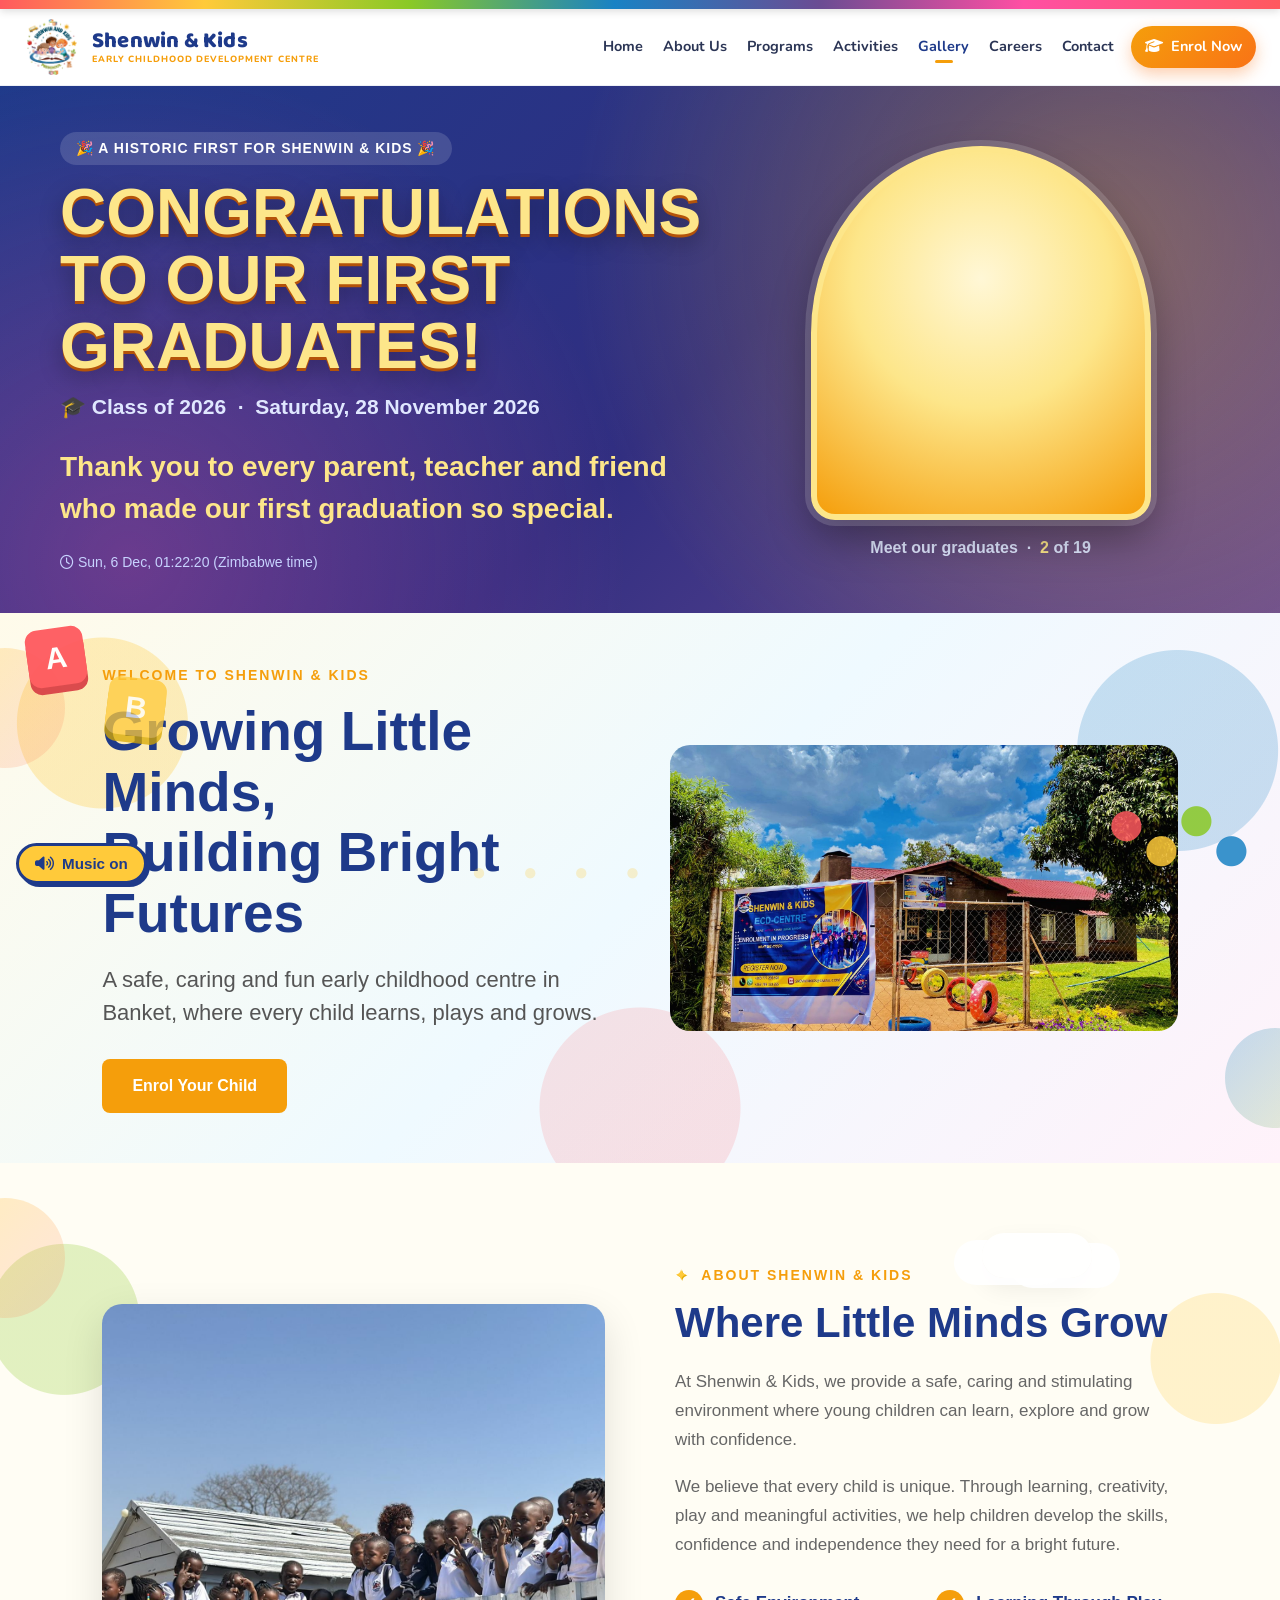
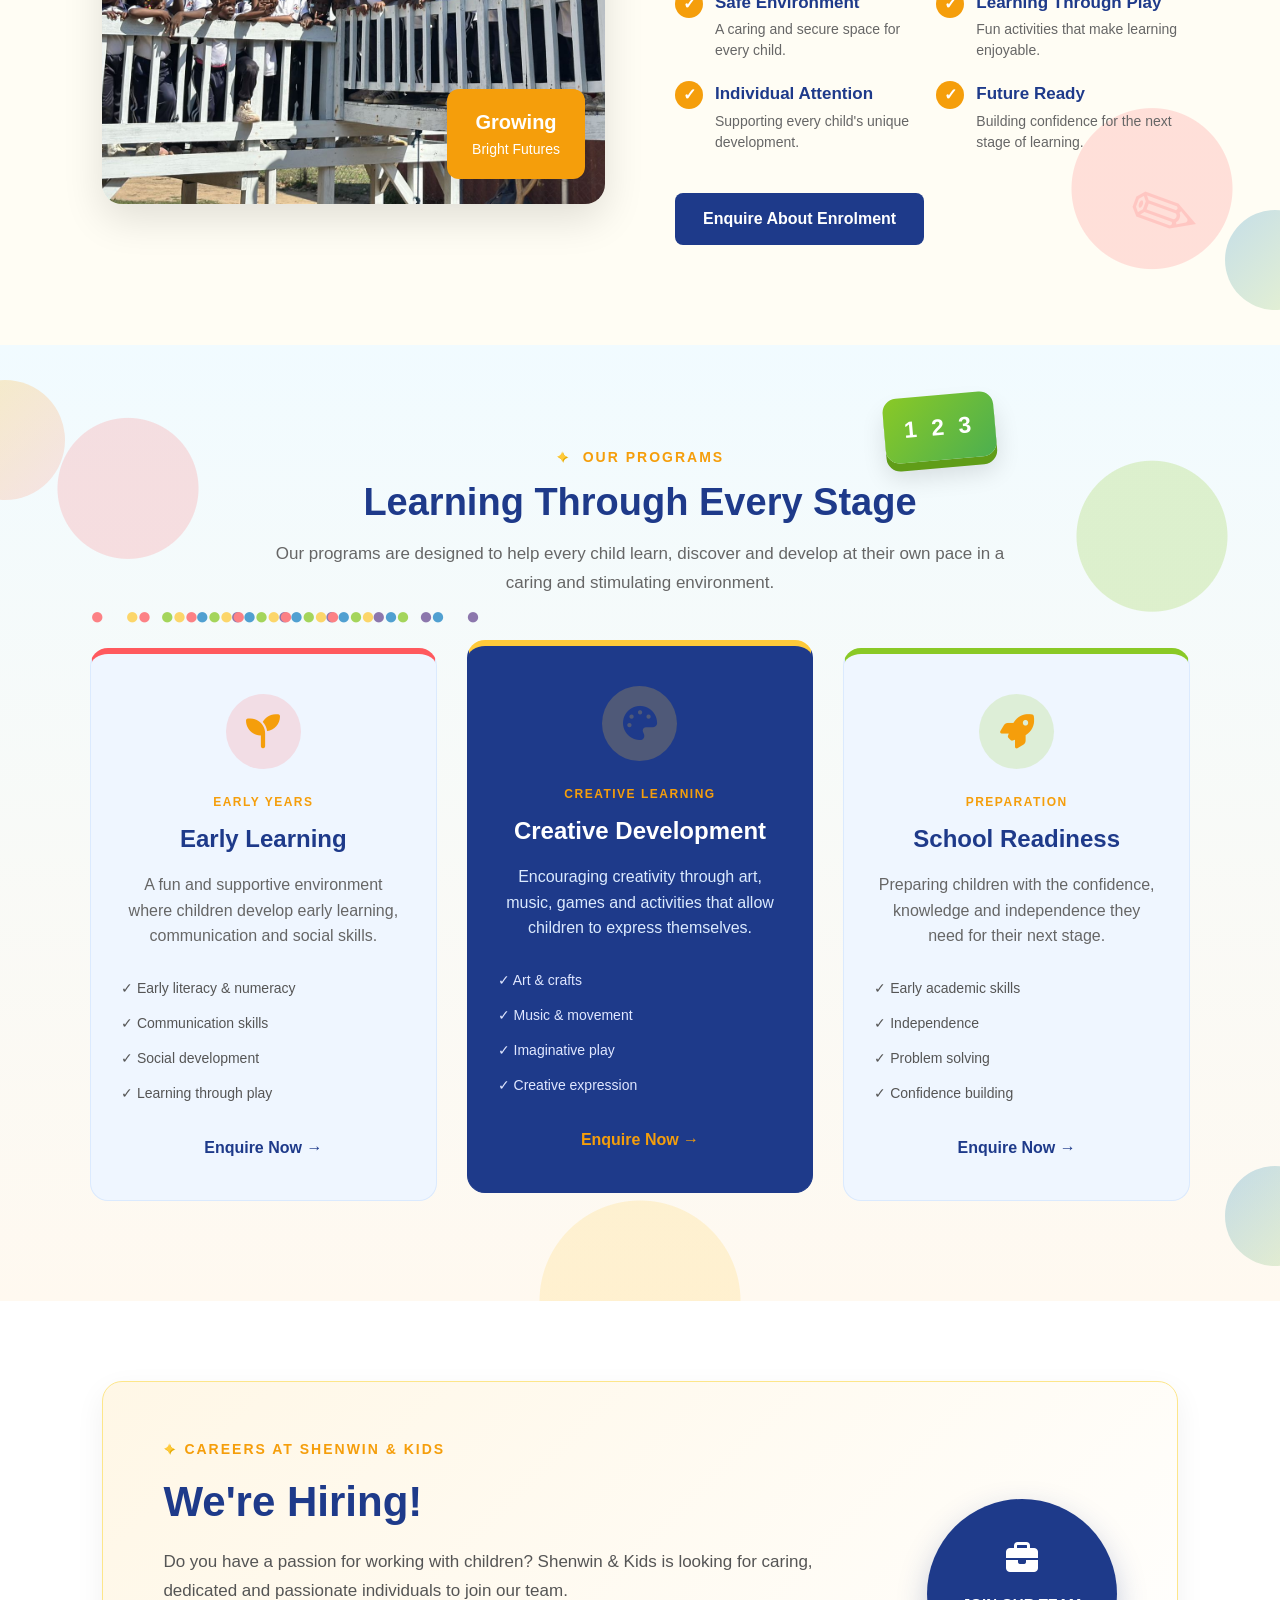
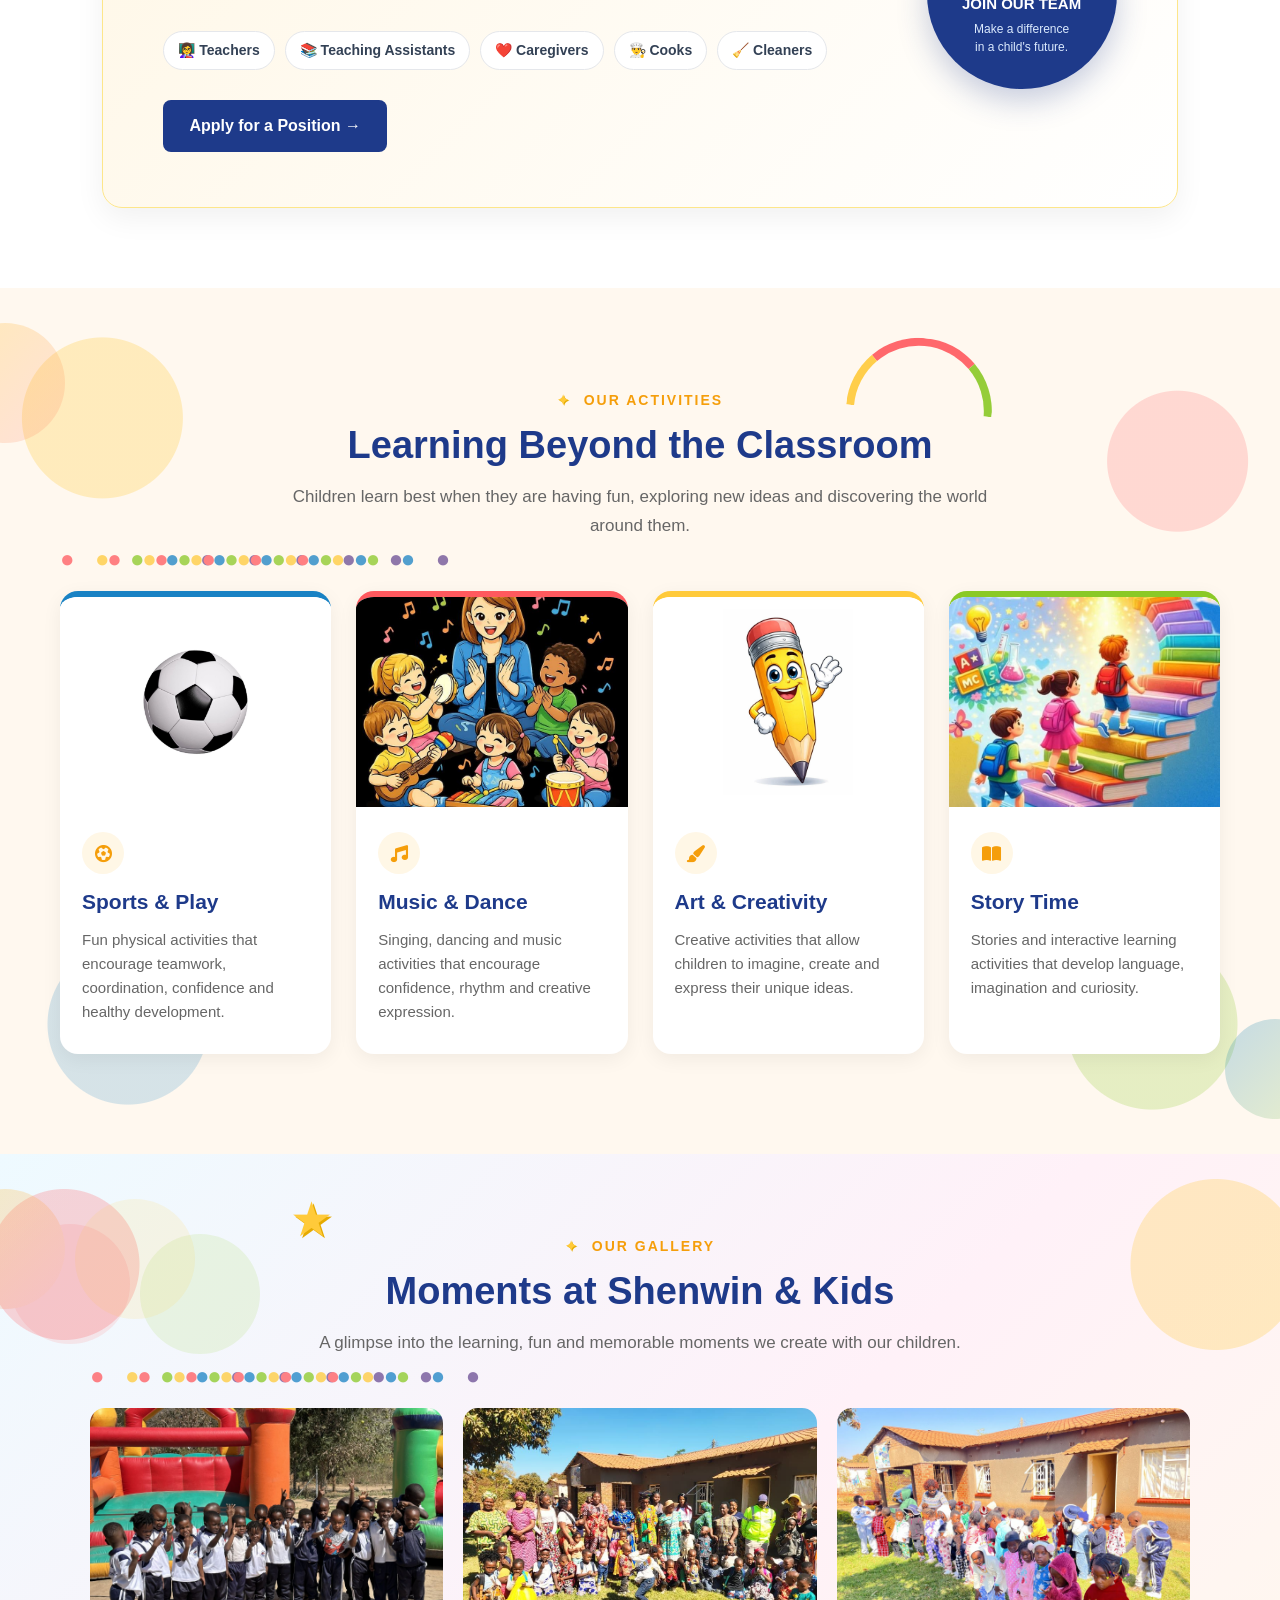
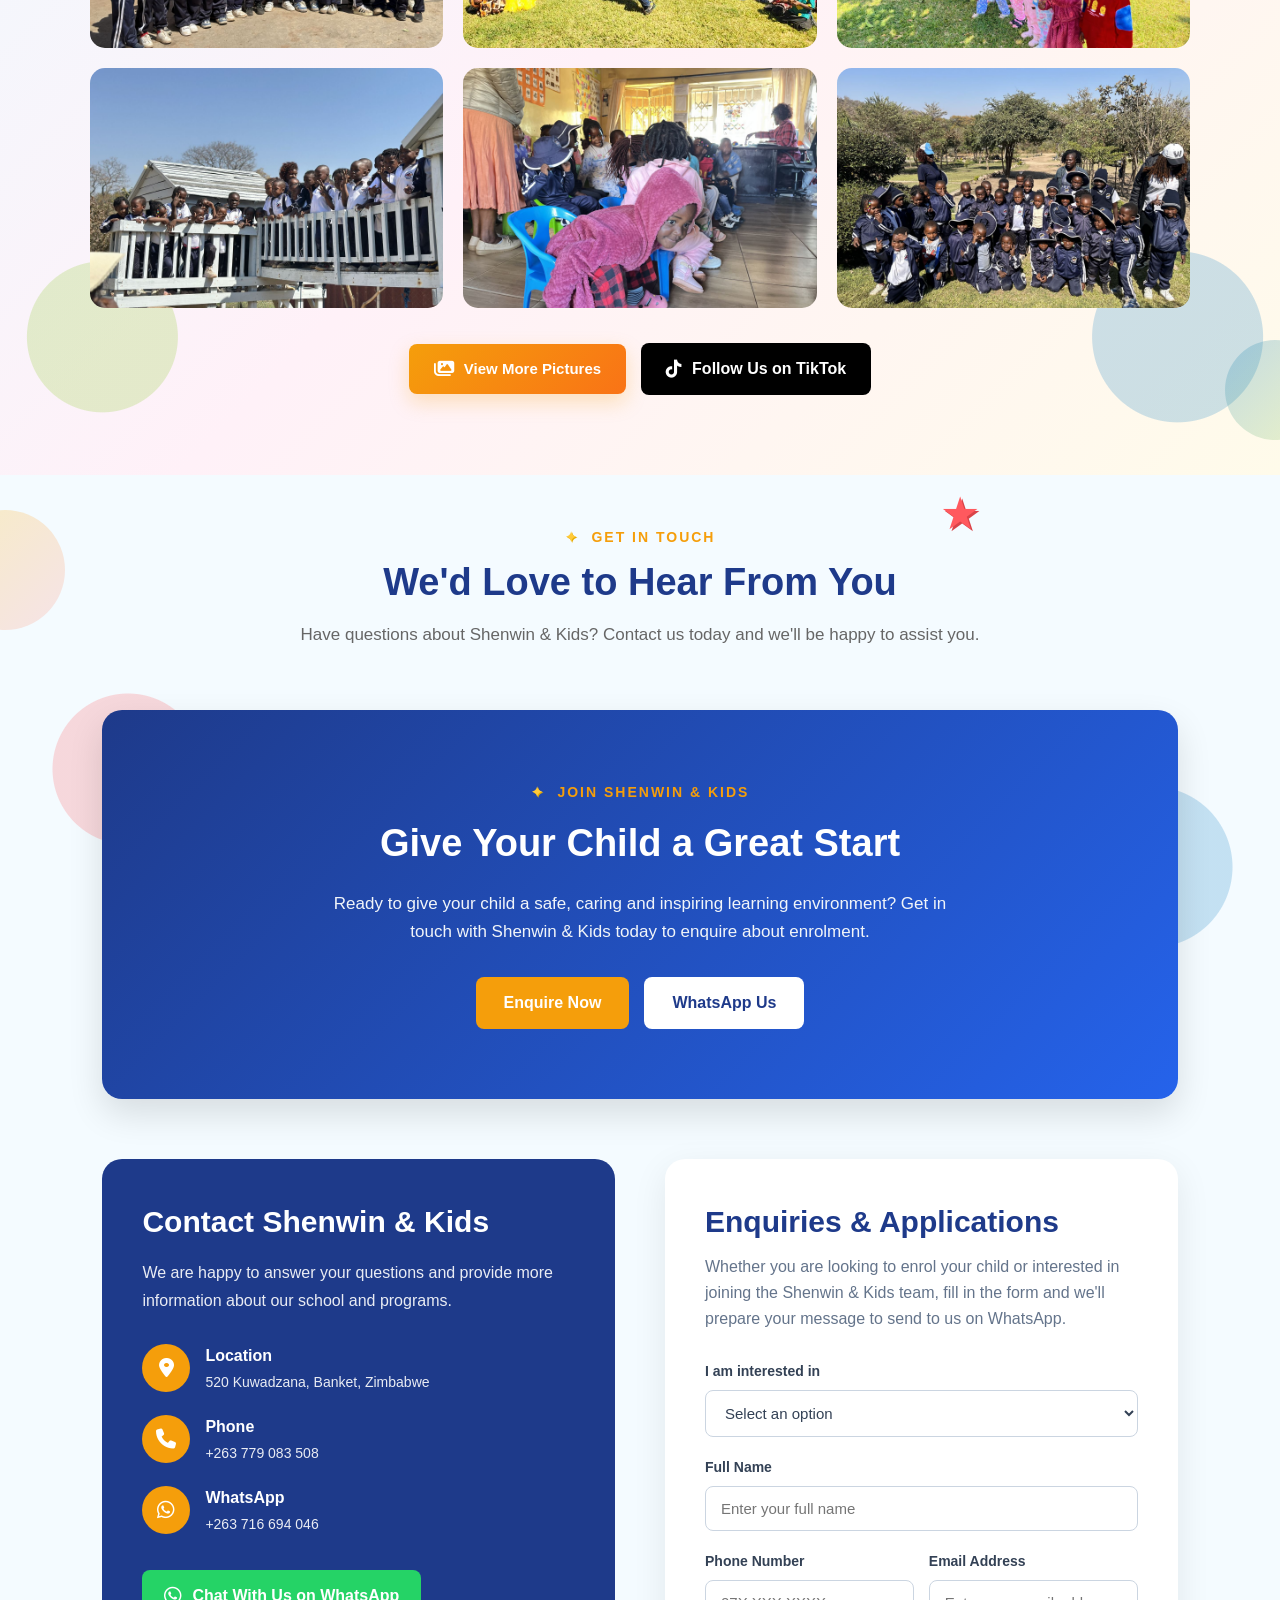
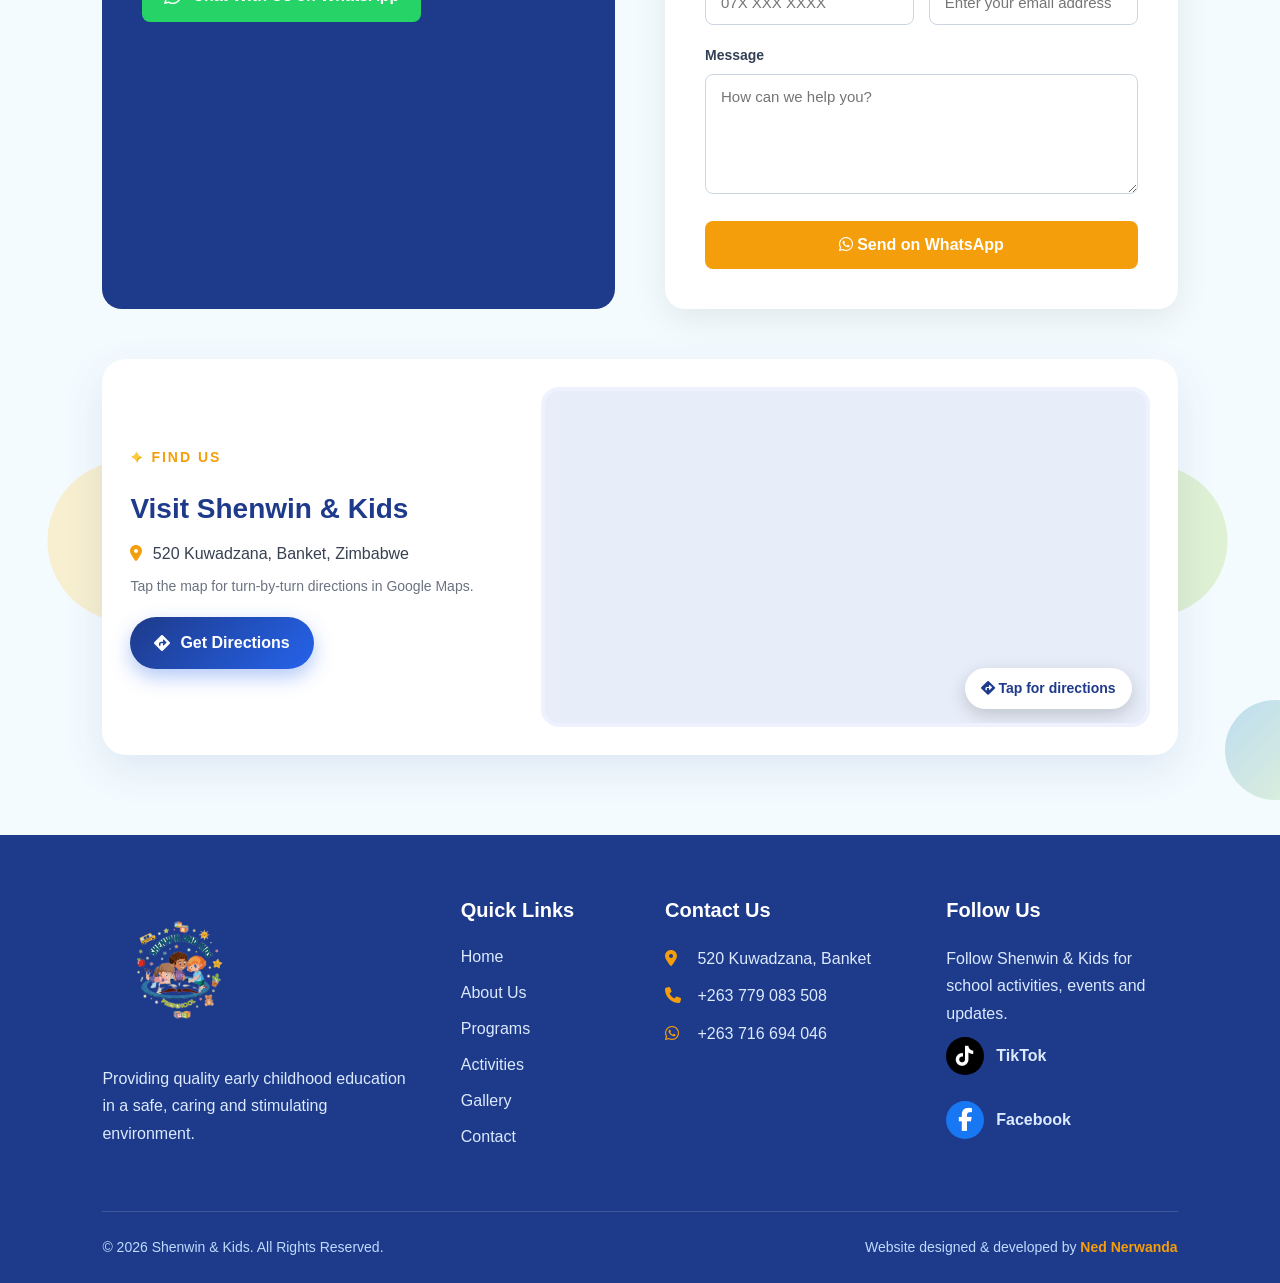
==== commit 662b9744: "Restore graduation song on the website (undo 9eb7cab) Co-Authored-By: Claude Opus 5.5 <noreply@anthr" ====
--- a/docs/index.html
+++ b/docs/index.html
@@ -1683,6 +1683,7 @@
 <script src="script.js?v=7"></script>
 
 <script src="countdown.js?v=2"></script>
+<script src="music.js?v=2"></script>
 
 <script src="nav.js?v=1"></script>
 
--- a/docs/style.css
+++ b/docs/style.css
@@ -1,4975 +1,5462 @@
+/* =========================================================
+   SHENWIN & KIDS
+   MAIN WEBSITE STYLESHEET
+   ========================================================= */
+
+
+/* =========================================================
+   RESET & GLOBAL STYLES
+   ========================================================= */
+
+* {
+    margin: 0;
+    padding: 0;
+    box-sizing: border-box;
+}
+
+html {
+    scroll-behavior: smooth;
+}
+
+body {
+    font-family: Arial, Helvetica, sans-serif;
+    color: #333333;
+    background-color: #ffffff;
+    line-height: 1.5;
+}
+
+img {
+    max-width: 100%;
+    height: auto;
+}
+
+button,
+input,
+select,
+textarea {
+    font-family: inherit;
+}
+
+
+/* =========================================================
+   HEADER
+   ========================================================= */
+
+header {
+    display: flex;
+    justify-content: space-between;
+    align-items: center;
+
+    padding: 12px 60px;
+
+    background-color: #ffffff;
+    border-bottom: 1px solid #eeeeee;
+
+    position: sticky;
+    top: 0;
+    z-index: 1000;
+}
+
+.logo img {
+    width: 125px;
+    display: block;
+}
+
+nav {
+    display: flex;
+    gap: 24px;
+    align-items: center;
+}
+
+nav a {
+    text-decoration: none;
+    color: #333333;
+    font-weight: 600;
+    transition: 0.3s ease;
+}
+
+nav a:hover {
+    color: #1e3a8a;
+}
+
+.menu-toggle {
+    display: none;
+
+    background: none;
+    border: none;
+
+    font-size: 30px;
+    color: #1e3a8a;
+
+    cursor: pointer;
+}
+
+
+/* =========================================================
+   HERO
+   ========================================================= */
+
+.hero {
+    min-height: 520px;
+
+    display: flex;
+    justify-content: space-between;
+    align-items: center;
+
+    gap: 60px;
+
+    padding: 50px 8%;
+
+    background: linear-gradient(
+        135deg,
+        #eff6ff,
+        #ffffff
+    );
+}
+
+.hero-content {
+    flex: 1;
+}
+
+.hero-label {
+    display: inline-block;
+
+    margin-bottom: 15px;
+
+    color: #f59e0b;
+
+    font-size: 14px;
+    font-weight: bold;
+
+    letter-spacing: 2px;
+}
+
+.hero-content h1 {
+    font-size: 55px;
+    line-height: 1.1;
+
+    margin-bottom: 20px;
+
+    color: #1e3a8a;
+}
+
+.hero-content p {
+    font-size: 22px;
+
+    margin-bottom: 30px;
+
+    color: #555555;
+}
+
+.hero-button {
+    display: inline-block;
+
+    padding: 15px 30px;
+
+    background-color: #f59e0b;
+    color: #ffffff;
+
+    text-decoration: none;
+    font-weight: bold;
+
+    border-radius: 8px;
+
+    transition: 0.3s ease;
+}
+
+.hero-button:hover {
+    background-color: #d97706;
+    transform: translateY(-2px);
+}
+
+.hero-image {
+    flex: 1;
+}
+
+.hero-image img {
+    width: 100%;
+    max-width: 520px;
+
+    margin: 0 auto;
+
+    display: block;
+
+    border-radius: 20px;
+}
+
+
+/* =========================================================
+   GENERAL SECTION HEADING
+   ========================================================= */
+
+.section-heading {
+    max-width: 750px;
+
+    margin: 0 auto 50px;
+
+    text-align: center;
+}
+
+.section-label {
+    display: inline-block;
+
+    margin-bottom: 12px;
+
+    color: #f59e0b;
+
+    font-size: 14px;
+    font-weight: bold;
+
+    letter-spacing: 2px;
+}
+
+.section-heading h2 {
+    margin-bottom: 15px;
+
+    color: #1e3a8a;
+
+    font-size: 38px;
+    line-height: 1.2;
+}
+
+.section-heading p {
+    color: #666666;
+
+    font-size: 17px;
+    line-height: 1.7;
+}
+
+
+/* =========================================================
+   ABOUT
+   ========================================================= */
+
+.about-section {
+    padding: 100px 8%;
+    background-color: #eff6ff;
+}
+
+.about-container {
+    max-width: 1200px;
+
+    margin: 0 auto;
+
+    display: grid;
+
+    grid-template-columns: 1fr 1fr;
+
+    gap: 70px;
+
+    align-items: center;
+}
+
+.about-image {
+    position: relative;
+}
+
+.about-image img {
+    width: 100%;
+    max-width: 520px;
+
+    height: 500px;
+
+    object-fit: cover;
+
+    display: block;
+
+    border-radius: 20px;
+
+    box-shadow:
+        0 15px 40px rgba(0, 0, 0, 0.12);
+}
+
+.about-badge {
+    position: absolute;
+
+    right: 20px;
+    bottom: 25px;
+
+    padding: 18px 25px;
+
+    background-color: #f59e0b;
+
+    color: #ffffff;
+
+    border-radius: 12px;
+
+    text-align: center;
+
+    box-shadow:
+        0 8px 25px rgba(0, 0, 0, 0.15);
+}
+
+.about-badge strong {
+    display: block;
+    font-size: 20px;
+}
+
+.about-badge span {
+    font-size: 14px;
+}
+
+.about-content {
+    max-width: 600px;
+}
+
+.about-content h2 {
+    margin-bottom: 20px;
+
+    color: #1e3a8a;
+
+    font-size: 42px;
+    line-height: 1.2;
+}
+
+.about-content > p {
+    margin-bottom: 18px;
+
+    color: #666666;
+
+    font-size: 17px;
+    line-height: 1.7;
+}
+
+.about-features {
+    display: grid;
+
+    grid-template-columns: 1fr 1fr;
+
+    gap: 20px;
+
+    margin: 30px 0;
+}
+
+.about-feature {
+    display: flex;
+
+    align-items: flex-start;
+
+    gap: 12px;
+}
+
+.feature-icon {
+    width: 28px;
+    height: 28px;
+
+    min-width: 28px;
+
+    display: flex;
+
+    align-items: center;
+    justify-content: center;
+
+    background-color: #f59e0b;
+
+    color: #ffffff;
+
+    border-radius: 50%;
+
+    font-weight: bold;
+}
+
+.about-feature h3 {
+    margin-bottom: 4px;
+
+    color: #1e3a8a;
+
+    font-size: 17px;
+}
+
+.about-feature p {
+    color: #666666;
+
+    font-size: 14px;
+
+    line-height: 1.5;
+}
+
+.about-button {
+    display: inline-block;
+
+    margin-top: 10px;
+
+    padding: 14px 28px;
+
+    background-color: #1e3a8a;
+
+    color: #ffffff;
+
+    text-decoration: none;
+
+    font-weight: bold;
+
+    border-radius: 8px;
+
+    transition: 0.3s ease;
+}
+
+.about-button:hover {
+    background-color: #162e6b;
+    transform: translateY(-2px);
+}
+
+
+/* =========================================================
+   PROGRAMS
+   ========================================================= */
+
+.programs {
+    padding: 100px 60px;
+    background-color: #ffffff;
+}
+
+.program-cards {
+    max-width: 1100px;
+
+    margin: 0 auto;
+
+    display: grid;
+
+    grid-template-columns: repeat(3, 1fr);
+
+    gap: 30px;
+}
+
+.program-card {
+    position: relative;
+
+    padding: 40px 30px;
+
+    background-color: #eff6ff;
+
+    border: 1px solid #dbeafe;
+
+    border-radius: 18px;
+
+    text-align: center;
+
+    transition: 0.3s ease;
+}
+
+.program-card:hover {
+    transform: translateY(-8px);
+
+    box-shadow:
+        0 15px 35px rgba(0, 0, 0, 0.10);
+}
+
+.featured-program {
+    background-color: #1e3a8a;
+
+    border-color: #1e3a8a;
+
+    transform: translateY(-8px);
+}
+
+.featured-program:hover {
+    transform: translateY(-14px);
+}
+
+.program-icon {
+    width: 75px;
+    height: 75px;
+
+    margin: 0 auto 20px;
+
+    display: flex;
+
+    align-items: center;
+    justify-content: center;
+
+    background-color: #ffffff;
+
+    border-radius: 50%;
+
+    font-size: 38px;
+}
+
+.program-icon i {
+    font-size: 34px;
+    color: #f59e0b;
+}
+
+.featured-program .program-icon i {
+    color: #1e3a8a;
+}
+
+.program-stage {
+    display: inline-block;
+
+    margin-bottom: 10px;
+
+    color: #f59e0b;
+
+    font-size: 12px;
+
+    font-weight: bold;
+
+    letter-spacing: 1.5px;
+}
+
+.program-card h3 {
+    margin-bottom: 15px;
+
+    color: #1e3a8a;
+
+    font-size: 24px;
+}
+
+.featured-program h3 {
+    color: #ffffff;
+}
+
+.program-card > p {
+    margin-bottom: 22px;
+
+    color: #666666;
+
+    line-height: 1.6;
+}
+
+.featured-program > p {
+    color: #dbeafe;
+}
+
+.program-list {
+    list-style: none;
+
+    margin-bottom: 25px;
+
+    text-align: left;
+}
+
+.program-list li {
+    padding: 7px 0;
+
+    color: #555555;
+
+    font-size: 14px;
+}
+
+.featured-program .program-list li {
+    color: #e0e7ff;
+}
+
+.program-link {
+    display: inline-block;
+
+    color: #1e3a8a;
+
+    font-weight: bold;
+
+    text-decoration: none;
+
+    transition: 0.3s ease;
+}
+
+.program-link:hover {
+    color: #f59e0b;
+}
+
+.featured-program .program-link {
+    color: #f59e0b;
+}
+
+
+/* =========================================================
+   ACTIVITIES
+   ========================================================= */
+
+.activities {
+    padding: 100px 60px;
+    background-color: #eff6ff;
+}
+
+.activity-grid {
+    max-width: 1200px;
+
+    margin: 0 auto;
+
+    display: grid;
+
+    grid-template-columns: repeat(4, 1fr);
+
+    gap: 25px;
+}
+
+.activity-card {
+    overflow: hidden;
+
+    background-color: #ffffff;
+
+    border-radius: 18px;
+
+    box-shadow:
+        0 5px 20px rgba(0, 0, 0, 0.06);
+
+    transition: 0.3s ease;
+}
+
+.activity-card:hover {
+    transform: translateY(-8px);
+
+    box-shadow:
+        0 15px 35px rgba(0, 0, 0, 0.12);
+}
+
+.activity-image {
+    width: 100%;
+    height: 210px;
+
+    overflow: hidden;
+}
+
+.activity-image img {
+    width: 100%;
+    height: 100%;
+
+    object-fit: cover;
+
+    display: block;
+
+    transition: 0.5s ease;
+}
+
+.activity-card:hover .activity-image img {
+    transform: scale(1.08);
+}
+
+.activity-content {
+    position: relative;
+
+    padding: 25px 22px 30px;
+}
+
+.activity-number {
+    width: 42px;
+    height: 42px;
+
+    display: flex;
+
+    align-items: center;
+    justify-content: center;
+
+    margin-bottom: 12px;
+
+    background-color: #fff7e6;
+    color: #f59e0b;
+
+    border-radius: 50%;
+
+    font-size: 18px;
+}
+
+.activity-number i {
+    font-size: 17px;
+}
+
+.activity-content h3 {
+    margin-bottom: 10px;
+
+    color: #1e3a8a;
+
+    font-size: 21px;
+}
+
+.activity-content p {
+    color: #666666;
+
+    line-height: 1.6;
+
+    font-size: 15px;
+}
+
+
+/* =========================================================
+   GALLERY
+   ========================================================= */
+
+.gallery {
+    padding: 80px 60px;
+    background-color: #ffffff;
+}
+
+.gallery-grid {
+    max-width: 1100px;
+
+    margin: 0 auto;
+
+    display: grid;
+
+    grid-template-columns: repeat(3, 1fr);
+
+    gap: 20px;
+}
+
+.gallery-item {
+    height: 240px;
+
+    overflow: hidden;
+
+    background-color: #eff6ff;
+
+    border-radius: 15px;
+
+    cursor: pointer;
+}
+
+.gallery-item img {
+    width: 100%;
+    height: 100%;
+
+    object-fit: cover;
+
+    display: block;
+
+    transition: 0.4s ease;
+}
+
+.gallery-item:hover img {
+    transform: scale(1.05);
+}
+
+
+/* =========================================================
+   GALLERY LIGHTBOX
+   ========================================================= */
+
+.lightbox {
+    position: fixed;
+
+    inset: 0;
+
+    z-index: 2000;
+
+    display: flex;
+
+    align-items: center;
+    justify-content: center;
+
+    width: 100%;
+    height: 100vh;
+
+    padding: 60px 90px;
+
+    background-color: rgba(0, 0, 0, 0.92);
+
+    opacity: 0;
+
+    visibility: hidden;
+
+    transition:
+        opacity 0.3s ease,
+        visibility 0.3s ease;
+}
+
+.lightbox.active {
+    opacity: 1;
+    visibility: visible;
+}
+
+.lightbox-content {
+    width: 100%;
+    height: 100%;
+
+    max-width: 1500px;
+    max-height: 100%;
+
+    display: flex;
+
+    align-items: center;
+    justify-content: center;
+}
+
+.lightbox-content img {
+    display: block;
+
+    width: auto;
+    height: auto;
+
+    max-width: 100%;
+    max-height: calc(100vh - 120px);
+
+    object-fit: contain;
+
+    border-radius: 10px;
+
+    box-shadow:
+        0 10px 40px rgba(0, 0, 0, 0.4);
+}
+
+.lightbox-close {
+    position: fixed;
+
+    top: 25px;
+    right: 30px;
+
+    width: 48px;
+    height: 48px;
+
+    display: flex;
+
+    align-items: center;
+    justify-content: center;
+
+    border: none;
+
+    border-radius: 50%;
+
+    background-color: #ffffff;
+
+    color: #1e3a8a;
+
+    font-size: 22px;
+
+    font-weight: bold;
+
+    cursor: pointer;
+
+    z-index: 2010;
+
+    transition: 0.3s ease;
+}
+
+.lightbox-close:hover {
+    background-color: #f59e0b;
+
+    color: #ffffff;
+
+    transform: scale(1.08);
+}
+
+.lightbox-prev,
+.lightbox-next {
+    position: fixed;
+
+    top: 50%;
+
+    transform: translateY(-50%);
+
+    width: 52px;
+    height: 52px;
+
+    display: flex;
+
+    align-items: center;
+    justify-content: center;
+
+    border: none;
+
+    border-radius: 50%;
+
+    background-color: #ffffff;
+
+    color: #1e3a8a;
+
+    font-size: 27px;
+
+    font-weight: bold;
+
+    cursor: pointer;
+
+    z-index: 2010;
+
+    transition: 0.3s ease;
+}
+
+.lightbox-prev {
+    left: 25px;
+}
+
+.lightbox-next {
+    right: 25px;
+}
+
+.lightbox-prev:hover,
+.lightbox-next:hover {
+    background-color: #f59e0b;
+
+    color: #ffffff;
+
+    transform:
+        translateY(-50%)
+        scale(1.08);
+}
+
+
+/* =========================================================
+   CONTACT
+   ========================================================= */
+
+.contact {
+    padding: 80px 8%;
+    background-color: #f8fafc;
+}
+
+.contact-container {
+    max-width: 1200px;
+
+    margin: 50px auto 0;
+
+    display: grid;
+
+    grid-template-columns: 1fr 1fr;
+
+    gap: 50px;
+}
+
+
+/* =========================================================
+   ENROLMENT CTA
+   ========================================================= */
+
+.enrolment-cta {
+    margin: 60px 0;
+
+    padding: 70px 30px;
+
+    background:
+        linear-gradient(
+            135deg,
+            #1e3a8a,
+            #2563eb
+        );
+
+    border-radius: 20px;
+
+    text-align: center;
+
+    color: #ffffff;
+
+    box-shadow:
+        0 15px 35px rgba(0, 0, 0, 0.12);
+}
+
+.enrolment-cta-content {
+    max-width: 800px;
+    margin: 0 auto;
+}
+
+.enrolment-cta .section-label {
+    color: #f59e0b;
+}
+
+.enrolment-cta h2 {
+    margin-bottom: 18px;
+
+    color: #ffffff;
+
+    font-size: 38px;
+}
+
+.enrolment-cta p {
+    max-width: 650px;
+
+    margin: 0 auto 30px;
+
+    color: #f1f5f9;
+
+    font-size: 17px;
+
+    line-height: 1.7;
+}
+
+.enrolment-buttons {
+    display: flex;
+
+    justify-content: center;
+    align-items: center;
+
+    gap: 15px;
+
+    flex-wrap: wrap;
+}
+
+.cta-primary,
+.cta-secondary {
+    display: inline-block;
+
+    padding: 14px 28px;
+
+    border-radius: 8px;
+
+    text-decoration: none;
+
+    font-weight: bold;
+
+    transition: 0.3s ease;
+}
+
+.cta-primary {
+    background-color: #f59e0b;
+    color: #ffffff;
+}
+
+.cta-secondary {
+    background-color: #ffffff;
+    color: #1e3a8a;
+}
+
+.cta-primary:hover {
+    background-color: #d97706;
+    transform: translateY(-3px);
+}
+
+.cta-secondary:hover {
+    background-color: #f1f5f9;
+    transform: translateY(-3px);
+}
+
+
+/* =========================================================
+   CONTACT INFORMATION
+   ========================================================= */
+
+.contact-info {
+    padding: 40px;
+
+    background-color: #1e3a8a;
+
+    border-radius: 20px;
+
+    color: #ffffff;
+}
+
+.contact-info h3 {
+    margin-bottom: 15px;
+    font-size: 30px;
+}
+
+.contact-info > p {
+    margin-bottom: 30px;
+
+    line-height: 1.7;
+
+    opacity: 0.9;
+}
+
+.contact-details {
+    display: flex;
+
+    flex-direction: column;
+
+    gap: 22px;
+}
+
+.contact-item {
+    display: flex;
+
+    align-items: center;
+
+    gap: 15px;
+}
+
+.contact-icon {
+    width: 48px;
+    height: 48px;
+
+    flex-shrink: 0;
+
+    display: flex;
+
+    align-items: center;
+    justify-content: center;
+
+    background-color: #f59e0b;
+
+    border-radius: 50%;
+}
+
+.contact-icon i {
+    font-size: 20px;
+    color: #ffffff;
+}
+
+.contact-item h4 {
+    margin: 0 0 4px;
+    font-size: 16px;
+}
+
+.contact-item p {
+    margin: 0;
+
+    font-size: 14px;
+
+    opacity: 0.9;
+}
+
+.contact-item a {
+    color: #ffffff;
+    text-decoration: none;
+}
+
+.contact-item a:hover {
+    text-decoration: underline;
+}
+
+
+/* =========================================================
+   WHATSAPP
+   ========================================================= */
+
+.whatsapp-button {
+    display: inline-flex;
+
+    align-items: center;
+
+    gap: 10px;
+
+    margin-top: 35px;
+
+    padding: 14px 22px;
+
+    background-color: #25d366;
+
+    color: #ffffff;
+
+    border-radius: 8px;
+
+    text-decoration: none;
+
+    font-weight: 600;
+
+    transition: 0.3s ease;
+}
+
+.whatsapp-button i {
+    font-size: 20px;
+}
+
+.whatsapp-button:hover {
+    transform: translateY(-2px);
+    opacity: 0.9;
+}
+
+
+/* =========================================================
+   CONTACT FORM
+   ========================================================= */
+
+.contact-form-container {
+    padding: 40px;
+
+    background-color: #ffffff;
+
+    border-radius: 20px;
+
+    box-shadow:
+        0 10px 35px rgba(0, 0, 0, 0.08);
+}
+
+.contact-form-container h3 {
+    margin-bottom: 10px;
+
+    color: #1e3a8a;
+
+    font-size: 30px;
+}
+
+.contact-form-container > p {
+    margin-bottom: 30px;
+
+    color: #64748b;
+
+    line-height: 1.6;
+}
+
+.form-group {
+    margin-bottom: 20px;
+}
+
+.form-group label {
+    display: block;
+
+    margin-bottom: 8px;
+
+    color: #334155;
+
+    font-size: 14px;
+
+    font-weight: 600;
+}
+
+.form-group input,
+.form-group select,
+.form-group textarea {
+    width: 100%;
+
+    padding: 13px 15px;
+
+    border: 1px solid #cbd5e1;
+
+    border-radius: 8px;
+
+    background-color: #ffffff;
+
+    color: #334155;
+
+    font-size: 15px;
+
+    outline: none;
+
+    transition: 0.3s ease;
+}
+
+.form-group input:focus,
+.form-group select:focus,
+.form-group textarea:focus {
+    border-color: #1e3a8a;
+
+    box-shadow:
+        0 0 0 3px rgba(30, 58, 138, 0.1);
+}
+
+.form-group textarea {
+    resize: vertical;
+    min-height: 120px;
+}
+
+.form-row {
+    display: grid;
+
+    grid-template-columns: 1fr 1fr;
+
+    gap: 15px;
+}
+
+.submit-button {
+    width: 100%;
+
+    padding: 15px;
+
+    border: none;
+
+    border-radius: 8px;
+
+    background-color: #f59e0b;
+
+    color: #ffffff;
+
+    font-size: 16px;
+
+    font-weight: 600;
+
+    cursor: pointer;
+
+    transition: 0.3s ease;
+}
+
+.submit-button:hover {
+    background-color: #d97706;
+    transform: translateY(-2px);
+}
+
+
+/* =========================================================
+   SUCCESS MESSAGE
+   ========================================================= */
+
+.form-success {
+    display: none;
+
+    margin-top: 25px;
+
+    padding: 30px;
+
+    text-align: center;
+
+    background-color: #f5fff8;
+
+    border: 1px solid #ccebd8;
+
+    border-radius: 15px;
+}
+
+.form-success.active {
+    display: block;
+}
+
+.success-icon {
+    width: 55px;
+    height: 55px;
+
+    margin: 0 auto 15px;
+
+    display: flex;
+
+    align-items: center;
+    justify-content: center;
+
+    background-color: #2e9d61;
+
+    color: #ffffff;
+
+    border-radius: 50%;
+
+    font-size: 28px;
+
+    font-weight: bold;
+}
+
+.form-success h3 {
+    margin-bottom: 10px;
+    font-size: 24px;
+}
+
+.form-success p {
+    margin-bottom: 20px;
+    line-height: 1.6;
+}
+
+.whatsapp-continue {
+    padding: 13px 25px;
+
+    border: none;
+
+    border-radius: 8px;
+
+    background-color: #25d366;
+
+    color: #ffffff;
+
+    font-size: 15px;
+
+    font-weight: bold;
+
+    cursor: pointer;
+
+    transition: 0.3s ease;
+}
+
+.whatsapp-continue:hover {
+    transform: translateY(-2px);
+    opacity: 0.9;
+}
+
+
+/* =========================================================
+   CV UPLOAD
+   ========================================================= */
+
+.cv-upload-group {
+    width: 100%;
+}
+
+.cv-upload-box {
+    display: flex;
+
+    align-items: center;
+
+    gap: 15px;
+
+    padding: 18px;
+
+    border: 2px dashed #d5d5d5;
+
+    border-radius: 12px;
+
+    background-color: #fafafa;
+
+    transition: 0.3s ease;
+}
+
+.cv-upload-box:hover {
+    border-color: #2e9d61;
+    background-color: #f5fff8;
+}
+
+.cv-upload-icon {
+    width: 48px;
+    height: 48px;
+
+    flex-shrink: 0;
+
+    display: flex;
+
+    align-items: center;
+    justify-content: center;
+
+    background-color: #eaf8ef;
+
+    border-radius: 10px;
+
+    font-size: 23px;
+}
+
+.cv-upload-text {
+    display: flex;
+
+    flex-direction: column;
+
+    flex: 1;
+}
+
+.cv-upload-text strong {
+    margin-bottom: 3px;
+    font-size: 15px;
+}
+
+.cv-upload-text span {
+    color: #777777;
+    font-size: 13px;
+}
+
+.cv-upload-button {
+    padding: 10px 17px;
+
+    background-color: #2e9d61;
+
+    color: #ffffff;
+
+    border-radius: 7px;
+
+    font-size: 14px;
+
+    font-weight: bold;
+
+    cursor: pointer;
+
+    white-space: nowrap;
+
+    transition: 0.3s ease;
+}
+
+.cv-upload-button:hover {
+    transform: translateY(-1px);
+    opacity: 0.9;
+}
+
+#cv-file-name {
+    display: block;
+
+    margin-top: 8px;
+
+    color: #777777;
+
+    font-size: 13px;
+}
+
+
+/* =========================================================
+   WE ARE HIRING
+   ========================================================= */
+
+.hiring-section {
+    padding: 80px 8%;
+    background-color: #ffffff;
+}
+
+.hiring-container {
+    max-width: 1200px;
+
+    margin: 0 auto;
+
+    display: flex;
+
+    align-items: center;
+    justify-content: space-between;
+
+    gap: 50px;
+
+    padding: 55px 60px;
+
+    background:
+        linear-gradient(
+            135deg,
+            #fff7e6,
+            #ffffff
+        );
+
+    border: 1px solid #fde68a;
+
+    border-radius: 20px;
+
+    box-shadow:
+        0 10px 30px rgba(0, 0, 0, 0.06);
+}
+
+.hiring-content {
+    max-width: 750px;
+}
+
+.hiring-content .section-label {
+    color: #f59e0b;
+    margin-bottom: 10px;
+}
+
+.hiring-content h2 {
+    color: #1e3a8a;
+
+    font-size: 42px;
+
+    margin-bottom: 15px;
+}
+
+.hiring-content p {
+    color: #555555;
+
+    font-size: 17px;
+
+    line-height: 1.7;
+
+    margin-bottom: 25px;
+}
+
+.hiring-positions {
+    display: flex;
+
+    flex-wrap: wrap;
+
+    gap: 10px;
+
+    margin-bottom: 30px;
+}
+
+.hiring-positions span {
+    padding: 8px 14px;
+
+    background-color: #ffffff;
+
+    border: 1px solid #e5e7eb;
+
+    border-radius: 20px;
+
+    color: #334155;
+
+    font-size: 14px;
+
+    font-weight: 600;
+}
+
+.hiring-button {
+    display: inline-block;
+
+    padding: 14px 26px;
+
+    background-color: #1e3a8a;
+
+    color: #ffffff;
+
+    text-decoration: none;
+
+    border-radius: 8px;
+
+    font-weight: bold;
+
+    transition: 0.3s ease;
+}
+
+.hiring-button:hover {
+    background-color: #f59e0b;
+    transform: translateY(-2px);
+}
+
+.hiring-badge {
+    min-width: 190px;
+    height: 190px;
+
+    display: flex;
+
+    flex-direction: column;
+
+    align-items: center;
+    justify-content: center;
+
+    text-align: center;
+
+    background-color: #1e3a8a;
+
+    color: #ffffff;
+
+    border-radius: 50%;
+
+    box-shadow:
+        0 12px 30px rgba(30, 58, 138, 0.25);
+}
+
+.hiring-badge-icon {
+    font-size: 35px;
+    margin-bottom: 8px;
+}
+
+.hiring-badge-icon i {
+    font-size: 32px;
+}
+
+.hiring-badge strong {
+    font-size: 15px;
+    margin-bottom: 5px;
+}
+
+.hiring-badge span {
+    font-size: 12px;
+
+    line-height: 1.5;
+
+    color: #dbeafe;
+}
+
+
+/* =========================================================
+   FOOTER
+   ========================================================= */
+
+.footer {
+    padding: 60px 8% 0;
+
+    background-color: #1e3a8a;
+
+    color: #ffffff;
+}
+
+.footer-container {
+    max-width: 1200px;
+
+    margin: 0 auto;
+
+    display: grid;
+
+    grid-template-columns:
+        2fr
+        1fr
+        1.5fr
+        1.5fr;
+
+    gap: 50px;
+}
+
+.footer-column {
+    display: flex;
+
+    flex-direction: column;
+}
+
+.footer-logo {
+    width: 150px;
+
+    margin-bottom: 20px;
+}
+
+.footer-column h3 {
+    margin-bottom: 20px;
+
+    color: #ffffff;
+
+    font-size: 20px;
+}
+
+.footer-column p {
+    margin-bottom: 10px;
+
+    color: #dbeafe;
+
+    line-height: 1.7;
+}
+
+.footer-column p i {
+    width: 20px;
+
+    margin-right: 8px;
+
+    color: #f59e0b;
+}
+
+.footer-column a {
+    margin-bottom: 12px;
+
+    color: #dbeafe;
+
+    text-decoration: none;
+
+    transition: 0.3s ease;
+}
+
+.footer-column a:hover {
+    color: #f59e0b;
+    transform: translateX(4px);
+}
+
+
+/* =========================================================
+   FOOTER SOCIAL MEDIA
+   ========================================================= */
+
+.footer-social {
+    display: flex;
+
+    flex-direction: column;
+
+    gap: 14px;
+}
+
+.footer-social a {
+    display: flex;
+
+    align-items: center;
+
+    gap: 12px;
+
+    color: #dbeafe;
+
+    text-decoration: none;
+
+    font-weight: 600;
+
+    transition: 0.3s ease;
+}
+
+.footer-social a:hover {
+    color: #f59e0b;
+    transform: translateX(4px);
+}
+
+.social-icon {
+    width: 38px;
+    height: 38px;
+
+    display: flex;
+
+    align-items: center;
+    justify-content: center;
+
+    border-radius: 50%;
+
+    color: #ffffff;
+
+    font-weight: bold;
+
+    font-size: 20px;
+}
+
+.tiktok-icon {
+    background-color: #000000;
+}
+
+.facebook-icon {
+    background-color: #1877f2;
+
+    font-family: Arial, sans-serif;
+
+    font-size: 23px;
+}
+
+
+/* =========================================================
+   FOOTER BOTTOM
+   ========================================================= */
+
+.footer-bottom {
+    max-width: 1200px;
+    margin: 50px auto 0;
+    padding: 25px 0;
+    border-top: 1px solid rgba(255, 255, 255, 0.15);
+    
+    display: flex;
+    justify-content: space-between;
+    align-items: center;
+    flex-wrap: wrap;
+    gap: 15px;
+}
+
+.footer-bottom p {
+    margin: 0;
+    color: #bfdbfe;
+    font-size: 14px;
+    line-height: 1.5;
+    white-space: nowrap; /* Prevents text from awkwardly wrapping into thin columns */
+}
+
+.footer-bottom strong {
+    color: #f59e0b;
+    font-weight: 600;
+}
+
+
+/* =========================================================
+   TABLET RESPONSIVENESS
+   ========================================================= */
+
+@media (max-width: 1024px) {
+
+    header {
+        padding: 12px 30px;
+    }
+
+    nav {
+        gap: 15px;
+    }
+
+    .hero {
+        gap: 35px;
+        padding: 50px 5%;
+    }
+
+    .hero-content h1 {
+        font-size: 45px;
+    }
+
+    .program-cards {
+        grid-template-columns: repeat(2, 1fr);
+    }
+
+    .activity-grid {
+        grid-template-columns: repeat(2, 1fr);
+    }
+
+    .footer-container {
+        grid-template-columns: repeat(2, 1fr);
+    }
+}
+
+
+/* =========================================================
+   MOBILE RESPONSIVENESS
+   ========================================================= */
+
+@media (max-width: 768px) {
+
+    /* HEADER */
+
+    header {
+        padding: 12px 20px;
+        flex-direction: row;
+    }
+
+    .logo img {
+        width: 120px;
+    }
+
+    .menu-toggle {
+        display: block;
+    }
+
+    nav {
+        display: none;
+
+        position: absolute;
+
+        top: 100%;
+        left: 0;
+
+        width: 100%;
+
+        padding: 10px 0;
+
+        flex-direction: column;
+
+        gap: 0;
+
+        background-color: #ffffff;
+
+        border-top: 1px solid #eeeeee;
+
+        box-shadow:
+            0 5px 15px rgba(0, 0, 0, 0.08);
+    }
+
+    nav.active {
+        display: flex;
+    }
+
+    nav a {
+        width: 100%;
+
+        padding: 15px 20px;
+
+        text-align: center;
+
+        font-size: 14px;
+    }
+
+
+    /* HERO */
+
+    .hero {
+        flex-direction: column;
+
+        text-align: center;
+
+        gap: 35px;
+
+        padding: 60px 20px;
+    }
+
+    .hero-content h1 {
+        font-size: 38px;
+    }
+
+    .hero-content p {
+        font-size: 18px;
+    }
+
+    .hero-label {
+        font-size: 12px;
+        letter-spacing: 1.5px;
+    }
+
+    .hero-image {
+        width: 100%;
+    }
+
+    .hero-image img {
+        width: 100%;
+        max-width: 500px;
+    }
+
+
+    /* SECTIONS */
+
+    .about-section,
+    .programs,
+    .activities,
+    .gallery,
+    .contact,
+    .hiring-section {
+        padding: 60px 20px;
+    }
+
+    .section-heading {
+        margin-bottom: 35px;
+    }
+
+    .section-heading h2,
+    .about-content h2 {
+        font-size: 32px;
+    }
+
+    .section-heading p,
+    .about-content p {
+        font-size: 16px;
+    }
+
+
+    /* ABOUT */
+
+    .about-container {
+        grid-template-columns: 1fr;
+        gap: 40px;
+    }
+
+    .about-image img {
+        max-width: 100%;
+        height: 350px;
+    }
+
+    .about-content {
+        max-width: 100%;
+        text-align: center;
+    }
+
+    .about-content h2 {
+        font-size: 32px;
+    }
+
+    .about-features {
+        grid-template-columns: 1fr;
+        text-align: left;
+    }
+
+    .about-button {
+        margin-top: 15px;
+    }
+
+
+    /* PROGRAMS */
+
+    .program-cards {
+        grid-template-columns: 1fr;
+        max-width: 450px;
+    }
+
+    .program-card {
+        width: 100%;
+    }
+
+    .featured-program {
+        transform: none;
+    }
+
+    .featured-program:hover {
+        transform: translateY(-8px);
+    }
+
+
+    /* ACTIVITIES */
+
+    .activity-grid {
+        grid-template-columns: 1fr;
+        max-width: 450px;
+    }
+
+    .activity-image {
+        height: 230px;
+    }
+
+    .activity-content {
+        padding: 22px 20px 25px;
+    }
+
+
+    /* GALLERY */
+
+    .gallery-grid {
+        grid-template-columns: 1fr;
+    }
+
+    .gallery-item {
+        height: 260px;
+    }
+
+
+    /* LIGHTBOX */
+
+    .lightbox {
+        padding: 60px 55px;
+    }
+
+    .lightbox-content img {
+        max-width: 100%;
+
+        max-height:
+            calc(100vh - 140px);
+
+        border-radius: 8px;
+    }
+
+    .lightbox-close {
+        top: 15px;
+        right: 15px;
+
+        width: 42px;
+        height: 42px;
+
+        font-size: 19px;
+    }
+
+    .lightbox-prev,
+    .lightbox-next {
+        width: 42px;
+        height: 42px;
+
+        font-size: 21px;
+    }
+
+    .lightbox-prev {
+        left: 8px;
+    }
+
+    .lightbox-next {
+        right: 8px;
+    }
+
+
+    /* CONTACT */
+
+    .contact {
+        padding: 60px 5%;
+    }
+
+    .contact-container {
+        grid-template-columns: 1fr;
+
+        gap: 30px;
+
+        margin-top: 35px;
+    }
+
+    .contact-info,
+    .contact-form-container {
+        padding: 30px 25px;
+    }
+
+    .contact-info h3,
+    .contact-form-container h3 {
+        font-size: 25px;
+    }
+
+
+    /* FORM */
+
+    .form-row {
+        grid-template-columns: 1fr;
+        gap: 0;
+    }
+
+    .form-group input,
+    .form-group select,
+    .form-group textarea {
+        font-size: 16px;
+    }
+
+
+    /* WHATSAPP */
+
+    .whatsapp-button {
+        width: 100%;
+        justify-content: center;
+        text-align: center;
+    }
+
+
+    /* ENROLMENT CTA */
+
+    .enrolment-cta {
+        padding: 50px 20px;
+
+        margin: 40px 0;
+
+        border-radius: 15px;
+    }
+
+    .enrolment-cta h2 {
+        font-size: 30px;
+    }
+
+    .enrolment-cta p {
+        font-size: 16px;
+    }
+
+    .enrolment-buttons {
+        flex-direction: column;
+        width: 100%;
+    }
+
+    .cta-primary,
+    .cta-secondary {
+        width: 100%;
+
+        max-width: 280px;
+
+        text-align: center;
+    }
+
+
+    /* CV UPLOAD */
+
+    .cv-upload-box {
+        flex-wrap: wrap;
+    }
+
+    .cv-upload-button {
+        width: 100%;
+        text-align: center;
+    }
+
+
+    /* HIRING */
+
+    .hiring-container {
+        flex-direction: column;
+
+        text-align: center;
+
+        padding: 45px 25px;
+
+        gap: 35px;
+    }
+
+    .hiring-content h2 {
+        font-size: 32px;
+    }
+
+    .hiring-content p {
+        font-size: 16px;
+    }
+
+    .hiring-positions {
+        justify-content: center;
+    }
+
+    .hiring-button {
+        width: 100%;
+        max-width: 300px;
+    }
+
+    .hiring-badge {
+        min-width: 160px;
+        height: 160px;
+    }
+
+
+    /* FOOTER */
+
+    .footer {
+        padding: 50px 6% 0;
+    }
+
+    .footer-container {
+        grid-template-columns: 1fr;
+
+        gap: 35px;
+
+        text-align: center;
+    }
+
+    .footer-column {
+        align-items: center;
+    }
+
+    .footer-logo {
+        width: 130px;
+    }
+
+    .footer-column a:hover,
+    .footer-social a:hover {
+        transform: none;
+    }
+
+  .footer-bottom {
+        flex-direction: column;
+        text-align: center;
+        justify-content: center;
+        gap: 12px;
+        margin-top: 35px;
+        padding: 20px 0;
+    }
+
+    .footer-bottom p {
+        white-space: normal; 
+    }
+}
+
+
+/* =========================================================
+   SMALL PHONES
+   ========================================================= */
+
+@media (max-width: 480px) {
+
+    .hero {
+        padding: 45px 15px;
+    }
+
+    .hero-content h1 {
+        font-size: 32px;
+    }
+
+    .hero-content p {
+        font-size: 16px;
+    }
+
+    .hero-button {
+        padding: 13px 22px;
+    }
+
+    .about-section,
+    .programs,
+    .activities,
+    .gallery,
+    .contact,
+    .hiring-section {
+        padding: 50px 15px;
+    }
+
+    .section-heading h2,
+    .about-content h2 {
+        font-size: 28px;
+    }
+
+    .gallery-item {
+        height: 220px;
+    }
+
+    .footer h3 {
+        font-size: 18px;
+    }
+
+    .footer-bottom p {
+        font-size: 13px;
+    }
+
+    .lightbox {
+        padding: 55px 45px;
+    }
+
+    .lightbox-prev,
+    .lightbox-next {
+        width: 38px;
+        height: 38px;
+
+        font-size: 19px;
+    }
+}
+
+/* =========================================================
+   FULL GALLERY PAGE
+   ========================================================= */
+
+.full-gallery {
+    padding: 90px 6% 100px;
+
+    background:
+        linear-gradient(
+            135deg,
+            #eff6ff,
+            #ffffff,
+            #fff7e6
+        );
+
+    min-height: 100vh;
+}
+
+
+/* Gallery Heading */
+
+.full-gallery .section-heading {
+    max-width: 800px;
+
+    margin: 0 auto 55px;
+
+    text-align: center;
+}
+
+.full-gallery .section-heading h1 {
+    margin-bottom: 15px;
+
+    color: #1e3a8a;
+
+    font-size: 48px;
+
+    line-height: 1.2;
+}
+
+
+/* Gallery Grid */
+
+.full-gallery-grid {
+    max-width: 1250px;
+
+    margin: 0 auto;
+
+    display: grid;
+
+    grid-template-columns:
+        repeat(4, 1fr);
+
+    gap: 22px;
+}
+
+
+/* Gallery Item */
+
+.full-gallery-item {
+    position: relative;
+
+    height: 260px;
+
+    overflow: hidden;
+
+    background-color: #ffffff;
+
+    border-radius: 16px;
+
+    cursor: pointer;
+
+    box-shadow:
+        0 8px 25px rgba(0, 0, 0, 0.08);
+
+    transition:
+        transform 0.3s ease,
+        box-shadow 0.3s ease;
+}
+
+
+.full-gallery-item:hover {
+    transform: translateY(-7px);
+
+    box-shadow:
+        0 15px 35px rgba(0, 0, 0, 0.15);
+}
+
+
+.full-gallery-item img {
+    width: 100%;
+
+    height: 100%;
+
+    display: block;
+
+    object-fit: cover;
+
+    transition:
+        transform 0.5s ease;
+}
+
+
+.full-gallery-item:hover img {
+    transform: scale(1.08);
+}
+
+
+/* =========================================================
+   FULL GALLERY LIGHTBOX
+   ========================================================= */
+
+.full-gallery-lightbox {
+    position: fixed;
+
+    inset: 0;
+
+    z-index: 3000;
+
+    display: flex;
+
+    align-items: center;
+
+    justify-content: center;
+
+    width: 100%;
+
+    height: 100vh;
+
+    padding: 60px 90px;
+
+    background-color:
+        rgba(0, 0, 0, 0.94);
+
+    opacity: 0;
+
+    visibility: hidden;
+
+    transition:
+        opacity 0.3s ease,
+        visibility 0.3s ease;
+}
+
+
+.full-gallery-lightbox.active {
+    opacity: 1;
+
+    visibility: visible;
+}
+
+
+/* Lightbox Content */
+
+.full-gallery-lightbox-content {
+    width: 100%;
+
+    height: 100%;
+
+    display: flex;
+
+    align-items: center;
+
+    justify-content: center;
+}
+
+
+.full-gallery-lightbox-content img {
+    display: block;
+
+    width: auto;
+
+    height: auto;
+
+    max-width: 100%;
+
+    max-height:
+        calc(100vh - 120px);
+
+    object-fit: contain;
+
+    border-radius: 10px;
+
+    box-shadow:
+        0 15px 50px
+        rgba(0, 0, 0, 0.5);
+}
+
+
+/* =========================================================
+   CLOSE BUTTON
+   ========================================================= */
+
+.full-gallery-close {
+    position: fixed;
+
+    top: 25px;
+
+    right: 30px;
+
+    z-index: 3010;
+
+    width: 50px;
+
+    height: 50px;
+
+    display: flex;
+
+    align-items: center;
+
+    justify-content: center;
+
+    border: none;
+
+    border-radius: 50%;
+
+    background-color: #ffffff;
+
+    color: #1e3a8a;
+
+    font-size: 22px;
+
+    font-weight: bold;
+
+    cursor: pointer;
+
+    transition: 0.3s ease;
+}
+
+
+.full-gallery-close:hover {
+    background-color: #f59e0b;
+
+    color: #ffffff;
+
+    transform: scale(1.08);
+}
+
+
+/* =========================================================
+   PREVIOUS / NEXT BUTTONS
+   ========================================================= */
+
+.full-gallery-prev,
+.full-gallery-next {
+    position: fixed;
+
+    top: 50%;
+
+    z-index: 3010;
+
+    width: 55px;
+
+    height: 55px;
+
+    display: flex;
+
+    align-items: center;
+
+    justify-content: center;
+
+    border: none;
+
+    border-radius: 50%;
+
+    background-color: #ffffff;
+
+    color: #1e3a8a;
+
+    font-size: 28px;
+
+    font-weight: bold;
+
+    cursor: pointer;
+
+    transform: translateY(-50%);
+
+    transition: 0.3s ease;
+}
+
+
+.full-gallery-prev {
+    left: 25px;
+}
+
+
+.full-gallery-next {
+    right: 25px;
+}
+
+
+.full-gallery-prev:hover,
+.full-gallery-next:hover {
+    background-color: #f59e0b;
+
+    color: #ffffff;
+
+    transform:
+        translateY(-50%)
+        scale(1.08);
+}
+
+
+/* =========================================================
+   MOBILE FULL GALLERY
+   ========================================================= */
+
+@media (max-width: 1024px) {
+
+    .full-gallery-grid {
+        grid-template-columns:
+            repeat(3, 1fr);
+    }
+
+}
+
+
+@media (max-width: 768px) {
+
+    .full-gallery {
+        padding: 60px 20px 70px;
+    }
+
+
+    .full-gallery .section-heading h1 {
+        font-size: 36px;
+    }
+
+
+    .full-gallery-grid {
+        grid-template-columns:
+            repeat(2, 1fr);
+
+        gap: 15px;
+    }
+
+
+    .full-gallery-item {
+        height: 220px;
+    }
+
+
+    .full-gallery-lightbox {
+        padding: 60px 50px;
+    }
+
+
+    .full-gallery-close {
+        top: 15px;
+
+        right: 15px;
+
+        width: 42px;
+
+        height: 42px;
+
+        font-size: 19px;
+    }
+
+
+    .full-gallery-prev,
+    .full-gallery-next {
+        width: 42px;
+
+        height: 42px;
+
+        font-size: 21px;
+    }
+
+
+    .full-gallery-prev {
+        left: 8px;
+    }
+
+
+    .full-gallery-next {
+        right: 8px;
+    }
+
+}
+
+
+@media (max-width: 480px) {
+
+    .full-gallery-grid {
+        grid-template-columns: 1fr;
+    }
+
+
+    .full-gallery-item {
+        height: 240px;
+    }
+
+
+    .full-gallery-lightbox {
+        padding: 55px 45px;
+    }
+
+}
+
+/* ==============================
+   GALLERY - VIEW MORE BUTTON
+============================== */
+
+.gallery-more {
+    text-align: center;
+    margin-top: 45px;
+}
+
+.gallery-more p {
+    margin-bottom: 18px;
+
+    color: #666666;
+
+    font-size: 16px;
+    line-height: 1.6;
+}
+
+.gallery-more-button {
+    display: inline-flex;
+
+    align-items: center;
+    justify-content: center;
+
+    gap: 10px;
+
+    padding: 14px 28px;
+
+    background: linear-gradient(
+        135deg,
+        #f59e0b,
+        #f97316
+    );
+
+    color: #ffffff;
+
+    text-decoration: none;
+
+    border-radius: 30px;
+
+    font-size: 15px;
+    font-weight: bold;
+
+    box-shadow:
+        0 8px 20px rgba(245, 158, 11, 0.25);
+
+    transition: all 0.3s ease;
+}
+
+.gallery-more-button i {
+    font-size: 19px;
+}
+
+.gallery-more-button:hover {
+    transform: translateY(-4px);
+
+    background: linear-gradient(
+        135deg,
+        #1e3a8a,
+        #2563eb
+    );
+
+    box-shadow:
+        0 12px 25px rgba(30, 58, 138, 0.25);
+}
+
+
+/* ==============================
+   MOBILE
+============================== */
+
+@media (max-width: 480px) {
+
+    .gallery-more {
+        margin-top: 35px;
+    }
+
+    .gallery-more p {
+        font-size: 15px;
+    }
+
+    .gallery-more-button {
+        width: 100%;
+        max-width: 300px;
+
+        padding: 14px 20px;
+    }
+
+}
+
+/* =========================================================
+   GALLERY CATEGORIES
+   ========================================================= */
+
+.gallery-category {
+    max-width: 1250px;
+
+    margin: 0 auto 90px;
+}
+
+
+.gallery-category:last-child {
+    margin-bottom: 0;
+}
+
+
+/* Category Heading */
+
+.gallery-category-heading {
+    text-align: center;
+
+    margin-bottom: 35px;
+}
+
+
+.gallery-category-label {
+    display: inline-block;
+
+    margin-bottom: 8px;
+
+    color: #f59e0b;
+
+    font-size: 13px;
+
+    font-weight: bold;
+
+    letter-spacing: 2px;
+}
+
+
+.gallery-category-heading h2 {
+    margin-bottom: 10px;
+
+    color: #1e3a8a;
+
+    font-size: 36px;
+
+    line-height: 1.2;
+}
+
+
+.gallery-category-heading p {
+    max-width: 650px;
+
+    margin: 0 auto;
+
+    color: #64748b;
+
+    font-size: 16px;
+
+    line-height: 1.7;
+}
+
+
+/* =========================================================
+   CATEGORY SEPARATION
+   ========================================================= */
+
+.gallery-category + .gallery-category {
+    padding-top: 70px;
+
+    border-top:
+        1px solid #dbeafe;
+}
+
+
+/* =========================================================
+   MOBILE CATEGORY
+   ========================================================= */
+
+@media (max-width: 768px) {
+
+    .gallery-category {
+        margin-bottom: 65px;
+    }
+
+
+    .gallery-category + .gallery-category {
+        padding-top: 50px;
+    }
+
+
+    .gallery-category-heading h2 {
+        font-size: 30px;
+    }
+
+
+    .gallery-category-heading p {
+        font-size: 15px;
+    }
+
+}
+/* =========================================================
+   GALLERY BUTTONS
+   ========================================================= */
+
+.gallery-buttons {
+    display: flex;
+    justify-content: center;
+    align-items: center;
+    gap: 15px;
+    margin-top: 35px;
+    flex-wrap: wrap;
+}
+
+.gallery-more-button,
+.gallery-tiktok-button {
+    display: inline-flex;
+    align-items: center;
+    justify-content: center;
+    gap: 10px;
+
+    padding: 14px 25px;
+
+    border-radius: 8px;
+
+    text-decoration: none;
+
+    font-weight: bold;
+
+    transition: 0.3s ease;
+}
+
+.gallery-more-button {
+    background-color: #1e3a8a;
+    color: #ffffff;
+}
+
+.gallery-more-button:hover {
+    background-color: #f59e0b;
+    transform: translateY(-3px);
+}
+
+.gallery-tiktok-button {
+    background-color: #000000;
+    color: #ffffff;
+}
+
+.gallery-tiktok-button:hover {
+    background-color: #f59e0b;
+    transform: translateY(-3px);
+}
+
+.gallery-more-button i,
+.gallery-tiktok-button i {
+    font-size: 18px;
+}
+
+
+/* MOBILE */
+
+@media (max-width: 768px) {
+
+    .gallery-buttons {
+        flex-direction: column;
+        width: 100%;
+    }
+
+    .gallery-more-button,
+    .gallery-tiktok-button {
+        width: 100%;
+        max-width: 300px;
+    }
+
+}
+
+/* =========================================================
+   SHENWIN & KIDS
+   STRONG COLORFUL PRESCHOOL BACKGROUND SYSTEM
+   ========================================================= */
+
+
+/* =========================================================
+   GLOBAL PRESCHOOL BACKGROUND
+   ========================================================= */
+
+body {
+    position: relative;
+    overflow-x: hidden;
+
+    background:
+
+        /* Yellow bubbles */
+        radial-gradient(
+            circle at 5% 12%,
+            rgba(255, 202, 58, 0.30) 0 55px,
+            transparent 56px
+        ),
+
+        /* Blue bubbles */
+        radial-gradient(
+            circle at 95% 10%,
+            rgba(25, 130, 196, 0.22) 0 70px,
+            transparent 71px
+        ),
+
+        /* Pink bubbles */
+        radial-gradient(
+            circle at 8% 45%,
+            rgba(255, 89, 94, 0.20) 0 65px,
+            transparent 66px
+        ),
+
+        /* Green bubbles */
+        radial-gradient(
+            circle at 94% 48%,
+            rgba(138, 201, 38, 0.22) 0 70px,
+            transparent 71px
+        ),
+
+        /* Purple bubbles */
+        radial-gradient(
+            circle at 12% 85%,
+            rgba(106, 76, 147, 0.18) 0 65px,
+            transparent 66px
+        ),
+
+        /* Cyan bubbles */
+        radial-gradient(
+            circle at 88% 88%,
+            rgba(76, 201, 240, 0.20) 0 75px,
+            transparent 76px
+        ),
+
+        #ffffff;
+}
+
+
+/* =========================================================
+   COLORFUL TOP RAINBOW
+   ========================================================= */
+
+body::before {
+    content: "";
+
+    position: fixed;
+
+    top: 0;
+    left: 0;
+
+    width: 100%;
+    height: 9px;
+
+    z-index: 9999;
+
+    background:
+        linear-gradient(
+            90deg,
+            #ff595e 0%,
+            #ffca3a 16%,
+            #8ac926 32%,
+            #1982c4 48%,
+            #6a4c93 64%,
+            #ff4fa3 80%,
+            #ff595e 100%
+        );
+
+    box-shadow:
+        0 2px 8px rgba(0, 0, 0, 0.15);
+}
+
+
+/* =========================================================
+   GLOBAL COLORFUL DECORATIVE DOTS
+   ========================================================= */
+
+body::after {
+    content:
+        "●     ●     ●     ●     ●     ●     ●";
+
+    position: fixed;
+
+    left: 0;
+    bottom: 10px;
+
+    width: 100%;
+
+    text-align: center;
+
+    font-size: 24px;
+    letter-spacing: 15px;
+
+    color: #ffca3a;
+
+    opacity: 0.25;
+
+    pointer-events: none;
+
+    z-index: 0;
+}
+
+
+/* =========================================================
+   HERO
+   ========================================================= */
+
+.hero {
+    position: relative;
+
+    background:
+
+        radial-gradient(
+            circle at 8% 20%,
+            rgba(255, 202, 58, 0.30) 0 85px,
+            transparent 86px
+        ),
+
+        radial-gradient(
+            circle at 92% 25%,
+            rgba(25, 130, 196, 0.22) 0 100px,
+            transparent 101px
+        ),
+
+        radial-gradient(
+            circle at 50% 90%,
+            rgba(255, 89, 94, 0.15) 0 100px,
+            transparent 101px
+        ),
+
+        linear-gradient(
+            135deg,
+            #fffbea,
+            #effaff,
+            #fff2fa
+        );
+
+    overflow: hidden;
+}
+
+
+/* =========================================================
+   ABOUT
+   ========================================================= */
+
+.about-section {
+    position: relative;
+
+    background:
+
+        radial-gradient(
+            circle at 5% 20%,
+            rgba(138, 201, 38, 0.25) 0 75px,
+            transparent 76px
+        ),
+
+        radial-gradient(
+            circle at 95% 25%,
+            rgba(255, 202, 58, 0.22) 0 65px,
+            transparent 66px
+        ),
+
+        radial-gradient(
+            circle at 90% 80%,
+            rgba(255, 89, 94, 0.18) 0 80px,
+            transparent 81px
+        ),
+
+        #fffdf4;
+
+    overflow: hidden;
+}
+
+
+/* =========================================================
+   PROGRAMS
+   ========================================================= */
+
+.programs {
+    position: relative;
+
+    background:
+
+        radial-gradient(
+            circle at 10% 15%,
+            rgba(255, 89, 94, 0.18) 0 70px,
+            transparent 71px
+        ),
+
+        radial-gradient(
+            circle at 90% 20%,
+            rgba(138, 201, 38, 0.22) 0 75px,
+            transparent 76px
+        ),
+
+        radial-gradient(
+            circle at 50% 100%,
+            rgba(255, 202, 58, 0.18) 0 100px,
+            transparent 101px
+        ),
+
+        linear-gradient(
+            180deg,
+            #f1fbff,
+            #fff9f0
+        );
+
+    overflow: hidden;
+}
+
+
+/* =========================================================
+   ACTIVITIES
+   ========================================================= */
+
+.activities {
+    position: relative;
+
+    background:
+
+        radial-gradient(
+            circle at 8% 15%,
+            rgba(255, 202, 58, 0.28) 0 80px,
+            transparent 81px
+        ),
+
+        radial-gradient(
+            circle at 92% 20%,
+            rgba(255, 89, 94, 0.20) 0 70px,
+            transparent 71px
+        ),
+
+        radial-gradient(
+            circle at 10% 85%,
+            rgba(25, 130, 196, 0.18) 0 80px,
+            transparent 81px
+        ),
+
+        radial-gradient(
+            circle at 90% 85%,
+            rgba(138, 201, 38, 0.22) 0 85px,
+            transparent 86px
+        ),
+
+        #fff8ef;
+
+    overflow: hidden;
+}
+
+
+/* =========================================================
+   GALLERY
+   ========================================================= */
+
+.gallery {
+    position: relative;
+
+    background:
+
+        radial-gradient(
+            circle at 5% 12%,
+            rgba(255, 89, 94, 0.24) 0 75px,
+            transparent 76px
+        ),
+
+        radial-gradient(
+            circle at 95% 12%,
+            rgba(255, 202, 58, 0.28) 0 85px,
+            transparent 86px
+        ),
+
+        radial-gradient(
+            circle at 8% 85%,
+            rgba(138, 201, 38, 0.22) 0 75px,
+            transparent 76px
+        ),
+
+        radial-gradient(
+            circle at 92% 85%,
+            rgba(25, 130, 196, 0.22) 0 85px,
+            transparent 86px
+        ),
+
+        linear-gradient(
+            135deg,
+            #eefaff,
+            #fff1f8,
+            #fffbea
+        );
+
+    overflow: hidden;
+}
+
+
+/* =========================================================
+   CONTACT
+   ========================================================= */
+
+.contact {
+    position: relative;
+
+    background:
+
+        radial-gradient(
+            circle at 10% 15%,
+            rgba(255, 89, 94, 0.22) 0 75px,
+            transparent 76px
+        ),
+
+        radial-gradient(
+            circle at 90% 20%,
+            rgba(25, 130, 196, 0.22) 0 80px,
+            transparent 81px
+        ),
+
+        radial-gradient(
+            circle at 10% 85%,
+            rgba(255, 202, 58, 0.24) 0 80px,
+            transparent 81px
+        ),
+
+        radial-gradient(
+            circle at 90% 85%,
+            rgba(138, 201, 38, 0.20) 0 75px,
+            transparent 76px
+        ),
+
+        #f4fbff;
+
+    overflow: hidden;
+}
+
+
+/* =========================================================
+   FLOATING COLORFUL CIRCLES
+   ========================================================= */
+
+.hero::before,
+.about-section::before,
+.programs::before,
+.activities::before,
+.gallery::before,
+.contact::before {
+
+    content: "";
+
+    position: absolute;
+
+    width: 120px;
+    height: 120px;
+
+    border-radius: 50%;
+
+    background:
+        linear-gradient(
+            135deg,
+            rgba(255, 202, 58, 0.30),
+            rgba(255, 89, 94, 0.15)
+        );
+
+    top: 35px;
+    left: -55px;
+
+    pointer-events: none;
+
+    animation: preschoolFloat 6s ease-in-out infinite;
+}
+
+
+.hero::after,
+.about-section::after,
+.programs::after,
+.activities::after,
+.gallery::after,
+.contact::after {
+
+    content: "";
+
+    position: absolute;
+
+    width: 100px;
+    height: 100px;
+
+    border-radius: 50%;
+
+    background:
+        linear-gradient(
+            135deg,
+            rgba(25, 130, 196, 0.25),
+            rgba(138, 201, 38, 0.18)
+        );
+
+    bottom: 35px;
+    right: -45px;
+
+    pointer-events: none;
+
+    animation: preschoolFloat 7s ease-in-out infinite reverse;
+}
+
+
+/* =========================================================
+   CONTENT ABOVE DECORATIONS
+   ========================================================= */
+
+.hero > *,
+.about-section > *,
+.programs > *,
+.activities > *,
+.gallery > *,
+.contact > * {
+
+    position: relative;
+
+    z-index: 2;
+}
+
+
+/* =========================================================
+   ISOLATE DECORATIONS
+   ========================================================= */
+
+.hero,
+.about-section,
+.programs,
+.activities,
+.gallery,
+.contact {
+
+    isolation: isolate;
+}
+
+
+/* =========================================================
+   ABC BLOCKS
+   ========================================================= */
+
+.hero::marker {
+    display: none;
+}
+
+
+.hero .hero-content::before {
+
+    content: "A";
+
+    position: absolute;
+
+    top: -35px;
+    left: -75px;
+
+    width: 58px;
+    height: 58px;
+
+    display: flex;
+
+    align-items: center;
+    justify-content: center;
+
+    background: #ff595e;
+
+    color: white;
+
+    font-size: 30px;
+    font-weight: 900;
+
+    border-radius: 12px;
+
+    box-shadow:
+        0 7px 0 #d94348;
+
+    transform: rotate(-8deg);
+
+    opacity: 0.95;
+}
+
+
+.hero .hero-content::after {
+
+    content: "B";
+
+    position: absolute;
+
+    top: 15px;
+    left: 1%;
+
+    width: 58px;
+    height: 58px;
+
+    display: flex;
+
+    align-items: center;
+    justify-content: center;
+
+    background: #ffca3a;
+
+    color: white;
+
+    font-size: 30px;
+    font-weight: 900;
+
+    border-radius: 12px;
+
+    box-shadow:
+        0 7px 0 #d9a900;
+
+    transform: rotate(7deg);
+
+    opacity: 0.75;
+}
+
+
+/* =========================================================
+   NUMBER BLOCKS
+   ========================================================= */
+
+.programs .section-heading::after {
+
+    content: "1   2   3";
+
+    position: absolute;
+
+    right: 20px;
+    top: -50px;
+
+    padding: 15px 20px;
+
+    background:
+        linear-gradient(
+            135deg,
+            #8ac926,
+            #4caf50
+        );
+
+    color: white;
+
+    border-radius: 14px;
+
+    font-size: 23px;
+    font-weight: 900;
+
+    letter-spacing: 4px;
+
+    box-shadow:
+        0 8px 0 #609d18,
+        0 15px 25px rgba(0, 0, 0, 0.12);
+
+    transform: rotate(-5deg);
+
+    pointer-events: none;
+}
+
+
+/* =========================================================
+   COLORFUL DOT PATTERN
+   ========================================================= */
+
+.activity-grid,
+.program-cards,
+.gallery-grid {
+
+    position: relative;
+}
+
+
+.activity-grid::before,
+.program-cards::before,
+.gallery-grid::before {
+
+    content:
+        "●   ●   ●   ●   ●   ●";
+
+    position: absolute;
+
+    top: -50px;
+    left: 0;
+
+    font-size: 24px;
+
+    letter-spacing: 13px;
+
+    color: #ff595e;
+
+    text-shadow:
+        35px 0 #ffca3a,
+        70px 0 #8ac926,
+        105px 0 #1982c4,
+        140px 0 #6a4c93;
+
+    opacity: 0.75;
+
+    pointer-events: none;
+}
+
+
+/* =========================================================
+   STARS
+   ========================================================= */
+
+.gallery .section-heading::before {
+
+    content: "★";
+
+    position: absolute;
+
+    left: 25px;
+    top: -50px;
+
+    color: #ffca3a;
+
+    font-size: 48px;
+
+    text-shadow:
+        2px 2px 0 #e5aa00;
+
+    animation:
+        preschoolFloat 4s ease-in-out infinite;
+
+    pointer-events: none;
+}
+
+
+.contact .section-heading::before {
+
+    content: "★";
+
+    position: absolute;
+
+    right: 35px;
+    top: -45px;
+
+    color: #ff595e;
+
+    font-size: 45px;
+
+    text-shadow:
+        2px 2px 0 #d94348;
+
+    animation:
+        preschoolFloat 4s ease-in-out infinite reverse;
+
+    pointer-events: none;
+}
+
+
+/* =========================================================
+   CLOUDS
+   ========================================================= */
+
+.about-section .about-container::before {
+
+    content: "";
+
+    position: absolute;
+
+    width: 110px;
+    height: 45px;
+
+    background: rgba(255,255,255,0.95);
+
+    border-radius: 50px;
+
+    top: -30px;
+    right: 8%;
+
+    box-shadow:
+
+        -28px 7px 0 rgba(255,255,255,0.95),
+
+        28px 10px 0 rgba(255,255,255,0.95),
+
+        0 10px 25px rgba(0,0,0,0.07);
+
+    pointer-events: none;
+}
+
+
+/* =========================================================
+   RAINBOW
+   ========================================================= */
+
+.activities .section-heading::after {
+
+    content: "";
+
+    position: absolute;
+
+    width: 130px;
+    height: 65px;
+
+    right: 20px;
+    top: -50px;
+
+    border-radius:
+        130px 130px 0 0;
+
+    border-top:
+        8px solid #ff595e;
+
+    border-left:
+        8px solid #ffca3a;
+
+    border-right:
+        8px solid #8ac926;
+
+    transform: rotate(5deg);
+
+    opacity: 0.9;
+
+    pointer-events: none;
+}
+
+
+/* =========================================================
+   CRAYON
+   ========================================================= */
+
+.about-content::after {
+
+    content: "✎";
+
+    position: absolute;
+
+    right: -20px;
+    bottom: -30px;
+
+    font-size: 80px;
+
+    color: #ff595e;
+
+    transform: rotate(-25deg);
+
+    opacity: 0.18;
+
+    pointer-events: none;
+}
+
+
+/* =========================================================
+   BALLOONS
+   ========================================================= */
+
+.hero-image::before {
+
+    content: "●";
+
+    position: absolute;
+
+    top: 25px;
+    right: 30px;
+
+    font-size: 70px;
+
+    color: #ff595e;
+
+    text-shadow:
+
+        35px 25px 0 #ffca3a,
+
+        70px -5px 0 #8ac926,
+
+        105px 25px 0 #1982c4;
+
+    animation:
+        balloonFloat 5s ease-in-out infinite;
+
+    opacity: 0.85;
+
+    pointer-events: none;
+}
+
+
+/* =========================================================
+   EXTRA PRESCHOOL SHAPES
+   ========================================================= */
+
+.hero-content::marker,
+.gallery-grid::marker {
+    display: none;
+}
+
+
+/* colorful corner squares */
+
+.gallery::before {
+
+    box-shadow:
+
+        65px 35px 0 rgba(255,89,94,0.12),
+
+        130px 10px 0 rgba(255,202,58,0.12),
+
+        195px 45px 0 rgba(138,201,38,0.12);
+}
+
+
+/* =========================================================
+   PLAYFUL CARD COLORS
+   ========================================================= */
+
+.program-card:nth-child(1) {
+    border-top: 6px solid #ff595e;
+}
+
+.program-card:nth-child(2) {
+    border-top: 6px solid #ffca3a;
+}
+
+.program-card:nth-child(3) {
+    border-top: 6px solid #8ac926;
+}
+
+
+.activity-card:nth-child(1) {
+    border-top: 6px solid #1982c4;
+}
+
+.activity-card:nth-child(2) {
+    border-top: 6px solid #ff595e;
+}
+
+.activity-card:nth-child(3) {
+    border-top: 6px solid #ffca3a;
+}
+
+.activity-card:nth-child(4) {
+    border-top: 6px solid #8ac926;
+}
+
+
+/* =========================================================
+   COLORFUL ICON BACKGROUNDS
+   ========================================================= */
+
+.program-card:nth-child(1) .program-icon {
+
+    background: rgba(255, 89, 94, 0.16);
+
+    color: #ff595e;
+}
+
+
+.program-card:nth-child(2) .program-icon {
+
+    background: rgba(255, 202, 58, 0.22);
+
+    color: #e0a800;
+}
+
+
+.program-card:nth-child(3) .program-icon {
+
+    background: rgba(138, 201, 38, 0.18);
+
+    color: #65a719;
+}
+
+
+/* =========================================================
+   SECTION LABELS
+   ========================================================= */
+
+.section-label {
+
+    position: relative;
+
+    display: inline-block;
+}
+
+
+.section-label::before {
+
+    content: "✦";
+
+    margin-right: 7px;
+
+    color: #ffca3a;
+
+    text-shadow:
+        1px 1px 0 #e5aa00;
+}
+
+
+/* =========================================================
+   PLAYFUL SECTION DIVIDERS
+   ========================================================= */
+
+section {
+
+    position: relative;
+}
+
+
+section:not(.hero)::after {
+
+    z-index: 0;
+}
+
+
+/* =========================================================
+   FLOATING ANIMATION
+   ========================================================= */
+
+@keyframes preschoolFloat {
+
+    0%,
+    100% {
+
+        transform:
+            translateY(0)
+            rotate(-5deg);
+    }
+
+    50% {
+
+        transform:
+            translateY(-12px)
+            rotate(5deg);
+    }
+
+}
+
+
+@keyframes balloonFloat {
+
+    0%,
+    100% {
+
+        transform:
+            translateY(0)
+            rotate(0deg);
+    }
+
+    50% {
+
+        transform:
+            translateY(-15px)
+            rotate(4deg);
+    }
+
+}
+
+
+/* =========================================================
+   PLAYFUL CARD HOVER
+   ========================================================= */
+
+.program-card,
+.activity-card,
+.gallery-item {
+
+    transition:
+        transform 0.3s ease,
+        box-shadow 0.3s ease;
+}
+
+
+.program-card:hover,
+.activity-card:hover {
+
+    transform:
+        translateY(-7px)
+        rotate(-0.5deg);
+
+    box-shadow:
+        0 18px 35px
+        rgba(0, 0, 0, 0.12);
+}
+
+
+.gallery-item:hover {
+
+    transform:
+        translateY(-5px)
+        scale(1.02);
+
+    box-shadow:
+        0 15px 30px
+        rgba(25, 130, 196, 0.18);
+}
+
+
+/* =========================================================
+   GALLERY PAGE SUPPORT
+   ========================================================= */
+
+/*
+   These rules also make the standalone gallery.html
+   colorful, even though it is a separate page.
+*/
+
+.gallery-page {
+
+    position: relative;
+
+    overflow-x: hidden;
+
+    background:
+
+        radial-gradient(
+            circle at 5% 10%,
+            rgba(255, 89, 94, 0.25) 0 80px,
+            transparent 81px
+        ),
+
+        radial-gradient(
+            circle at 95% 10%,
+            rgba(255, 202, 58, 0.30) 0 85px,
+            transparent 86px
+        ),
+
+        radial-gradient(
+            circle at 8% 50%,
+            rgba(138, 201, 38, 0.22) 0 75px,
+            transparent 76px
+        ),
+
+        radial-gradient(
+            circle at 92% 55%,
+            rgba(25, 130, 196, 0.22) 0 80px,
+            transparent 81px
+        ),
+
+        radial-gradient(
+            circle at 15% 90%,
+            rgba(106, 76, 147, 0.18) 0 70px,
+            transparent 71px
+        ),
+
+        radial-gradient(
+            circle at 85% 90%,
+            rgba(255, 79, 163, 0.18) 0 75px,
+            transparent 76px
+        ),
+
+        linear-gradient(
+            135deg,
+            #eefaff,
+            #fff3fa,
+            #fffbea
+        );
+}
+
+
+/* =========================================================
+   GALLERY PAGE DECORATIONS
+   ========================================================= */
+
+.gallery-page::before {
+
+    content:
+        "★     A     B     C     ★     1     2     3     ★";
+
+    position: absolute;
+
+    top: 20px;
+    left: 0;
+
+    width: 100%;
+
+    text-align: center;
+
+    font-size: 25px;
+    font-weight: 900;
+
+    letter-spacing: 8px;
+
+    color: #ff595e;
+
+    text-shadow:
+        45px 0 #ffca3a,
+        90px 0 #8ac926,
+        135px 0 #1982c4;
+
+    opacity: 0.65;
+
+    pointer-events: none;
+
+    z-index: 0;
+}
+
+
+.gallery-page::after {
+
+    content:
+        "●   ●   ●   ●   ●   ●   ●   ●";
+
+    position: absolute;
+
+    bottom: 20px;
+    left: 0;
+
+    width: 100%;
+
+    text-align: center;
+
+    font-size: 25px;
+
+    letter-spacing: 15px;
+
+    color: #ffca3a;
+
+    text-shadow:
+        30px 0 #ff595e,
+        60px 0 #8ac926,
+        90px 0 #1982c4;
+
+    opacity: 0.45;
+
+    pointer-events: none;
+
+    z-index: 0;
+}
+
+
+/* =========================================================
+   GALLERY PAGE SECTION HEADINGS
+   ========================================================= */
+
+.gallery-page h1,
+.gallery-page h2 {
+
+    position: relative;
+}
+
+
+.gallery-page h1::after {
+
+    content: "★";
+
+    position: absolute;
+
+    margin-left: 12px;
+
+    color: #ffca3a;
+
+    font-size: 28px;
+
+    animation:
+        preschoolFloat 4s ease-in-out infinite;
+}
+
+
+/* =========================================================
+   GALLERY PAGE IMAGE GRID
+   ========================================================= */
+
+.gallery-page .gallery-grid {
+
+    position: relative;
+
+    z-index: 2;
+}
+
+
+.gallery-page .gallery-item {
+
+    position: relative;
+
+    overflow: hidden;
+
+    border-radius: 18px;
+
+    border:
+        5px solid rgba(255,255,255,0.90);
+
+    box-shadow:
+        0 10px 25px
+        rgba(0,0,0,0.10);
+
+    transition:
+        transform 0.3s ease,
+        box-shadow 0.3s ease;
+}
+
+
+.gallery-page .gallery-item:nth-child(4n + 1) {
+    border-color: rgba(255, 89, 94, 0.65);
+}
+
+
+.gallery-page .gallery-item:nth-child(4n + 2) {
+    border-color: rgba(255, 202, 58, 0.70);
+}
+
+
+.gallery-page .gallery-item:nth-child(4n + 3) {
+    border-color: rgba(138, 201, 38, 0.65);
+}
+
+
+.gallery-page .gallery-item:nth-child(4n) {
+    border-color: rgba(25, 130, 196, 0.65);
+}
+
+
+.gallery-page .gallery-item:hover {
+
+    transform:
+        translateY(-8px)
+        rotate(-1deg);
+
+    box-shadow:
+        0 20px 40px
+        rgba(0,0,0,0.16);
+}
+
+
+/* =========================================================
+   MOBILE
+   ========================================================= */
+
+@media (max-width: 768px) {
+
+    .hero .section-heading::before,
+    .programs .section-heading::after,
+    .gallery .section-heading::before,
+    .contact .section-heading::before,
+    .activities .section-heading::after {
+
+        opacity: 0.45;
+
+        transform: scale(0.7);
+    }
+
+
+    .hero-image::before {
+
+        font-size: 45px;
+
+        right: 15px;
+        top: 15px;
+    }
+
+
+    .about-section .about-container::before {
+
+        right: 3%;
+    }
+
+
+    .activity-grid::before,
+    .program-cards::before,
+    .gallery-grid::before {
+
+        display: none;
+    }
+
+
+    .gallery-page::before {
+
+        font-size: 17px;
+
+        letter-spacing: 3px;
+    }
+
+
+    .gallery-page::after {
+
+        font-size: 18px;
+
+        letter-spacing: 7px;
+    }
+
+}
+
+
+/* =========================================================
+   EXTRA SMALL PHONES
+   ========================================================= */
+
+@media (max-width: 480px) {
+
+    .hero .section-heading::before,
+    .programs .section-heading::after,
+    .gallery .section-heading::before,
+    .contact .section-heading::before {
+
+        display: none;
+    }
+
+
+    .hero-image::before {
+
+        opacity: 0.25;
+    }
+
+
+    .gallery-page::before {
+
+        opacity: 0.35;
+
+        font-size: 14px;
+    }
+
+
+    .gallery-page::after {
+
+        opacity: 0.30;
+
+        font-size: 15px;
+    }
+
+}
+/* =========================================================
+   TRIP VIDEO
+   ========================================================= */
+
+.trip-video-section {
+    position: relative;
+    z-index: 2;
+    max-width: 1100px;
+    margin: 80px auto 20px;
+    padding: 0 20px;
+}
+
+
+.trip-video-section .section-heading {
+    margin-bottom: 30px;
+}
+
+
+.trip-video-container {
+    position: relative;
+    max-width: 950px;
+    margin: 0 auto;
+
+    padding: 10px;
+
+    background:
+        linear-gradient(
+            135deg,
+            #ff595e,
+            #ffca3a,
+            #8ac926,
+            #1982c4,
+            #6a4c93
+        );
+
+    border-radius: 25px;
+
+    box-shadow:
+        0 20px 45px rgba(0, 0, 0, 0.15);
+}
+
+
+.trip-video {
+    display: block;
+
+    width: 100%;
+    height: auto;
+
+    max-height: 600px;
+
+    object-fit: cover;
+
+    background: #111;
+
+    border-radius: 18px;
+}
+
+
+/* PLAYFUL VIDEO DECORATIONS */
+
+.trip-video-container::before {
+    content: "★  ABC  ★";
+
+    position: absolute;
+
+    top: -22px;
+    left: 30px;
+
+    padding: 8px 15px;
+
+    background: #ff595e;
+    color: white;
+
+    border-radius: 12px;
+
+    font-size: 14px;
+    font-weight: 900;
+
+    letter-spacing: 2px;
+
+    transform: rotate(-4deg);
+
+    box-shadow:
+        0 5px 0 #d94348;
+
+    z-index: 3;
+}
+
+
+.trip-video-container::after {
+    content: "1 2 3";
+
+    position: absolute;
+
+    right: 30px;
+    bottom: -18px;
+
+    padding: 8px 15px;
+
+    background: #8ac926;
+    color: white;
+
+    border-radius: 12px;
+
+    font-size: 16px;
+    font-weight: 900;
+
+    letter-spacing: 4px;
+
+    transform: rotate(4deg);
+
+    box-shadow:
+        0 5px 0 #66a319;
+
+    z-index: 3;
+}
+
+
+/* =========================================================
+   MOBILE VIDEO
+   ========================================================= */
+
+@media (max-width: 768px) {
+
+    .trip-video-section {
+        margin-top: 60px;
+        padding: 0 15px;
+    }
+
+    .trip-video-container {
+        padding: 6px;
+        border-radius: 18px;
+    }
+
+    .trip-video {
+        border-radius: 13px;
+    }
+
+    .trip-video-container::before {
+        top: -18px;
+        left: 15px;
+        font-size: 11px;
+    }
+
+    .trip-video-container::after {
+        right: 15px;
+        bottom: -15px;
+        font-size: 12px;
+    }
+
+}
+
+/* =========================================================
+   REDUCE SPACE BETWEEN TRIP VIDEO AND CONTACT
+   ========================================================= */
+
+.trip-video-section {
+    margin-bottom: 20px !important;
+    padding-bottom: 0 !important;
+}
+
+.contact {
+    padding-top: 50px !important;
+}
+
+/* =========================================================
+   SMALL VIDEO GALLERY
+   ========================================================= */
+
+.video-gallery {
+    max-width: 1100px;
+    margin: 55px auto 0;
+    padding: 0 20px;
+    position: relative;
+    z-index: 2;
+}
+
+
+.video-gallery-heading {
+    text-align: center;
+    margin-bottom: 25px;
+}
+
+
+.video-gallery-heading h3 {
+    margin-top: 8px;
+    font-size: 28px;
+}
+
+
+/* VIDEO GRID */
+
+.video-grid {
+    display: grid;
+
+    grid-template-columns:
+        repeat(5, 1fr);
+
+    gap: 18px;
+
+    align-items: center;
+}
+
+
+/* INDIVIDUAL VIDEO */
+
+.video-grid-item {
+    position: relative;
+
+    width: 100%;
+    aspect-ratio: 16 / 10;
+
+    overflow: hidden;
+
+    border-radius: 15px;
+
+    background: #111;
+
+    box-shadow:
+        0 8px 20px rgba(0, 0, 0, 0.12);
+
+    transition:
+        transform 0.35s ease,
+        box-shadow 0.35s ease;
+
+    cursor: pointer;
+}
+
+
+/* VIDEO */
+
+.video-grid-item video {
+    display: block;
+
+    width: 100%;
+    height: 100%;
+
+    object-fit: cover;
+
+    border-radius: 15px;
+}
+
+
+/* HOVER */
+
+.video-grid-item:hover {
+    transform:
+        scale(1.12)
+        translateY(-8px);
+
+    z-index: 10;
+
+    box-shadow:
+        0 20px 35px rgba(0, 0, 0, 0.22);
+}
+
+
+/* =========================================================
+   MOBILE
+   ========================================================= */
+
+@media (max-width: 900px) {
+
+    .video-grid {
+        grid-template-columns:
+            repeat(3, 1fr);
+
+        gap: 15px;
+    }
+
+}
+
+
+@media (max-width: 600px) {
+
+    .video-grid {
+        grid-template-columns:
+            repeat(2, 1fr);
+
+        gap: 12px;
+    }
+
+    .video-grid-item:hover {
+        transform:
+            scale(1.05)
+            translateY(-4px);
+    }
+
+}
+
+
+@media (max-width: 400px) {
+
+    .video-grid {
+        grid-template-columns: 1fr;
+    }
+
+}
+
+.video-item {
+    position: relative;
+    width: 100%;
+    height: 150px;
+    overflow: hidden;
+    border-radius: 14px;
+    cursor: pointer;
+    background: #111;
+    box-shadow: 0 8px 20px rgba(0,0,0,0.12);
+    transition: transform 0.35s ease, box-shadow 0.35s ease;
+}
+
+.video-item:hover {
+    transform: scale(1.99);
+    box-shadow: 0 20px 40px rgba(0,0,0,0.25);
+    z-index: 10;
+}
+
+.video-item video {
+    width: 100%;
+    height: 100%;
+    object-fit: cover;
+    display: block;
+}
+
+/* Illustrations on plain white backgrounds: show the whole picture */
+.activity-image img.illustration {
+    object-fit: contain;
+    background-color: #ffffff;
+    padding: 12px;
+}
+
+/* Footer links inside contact lines */
+.footer-column p a {
+    margin: 0;
+    color: inherit;
+}
+
+/* Keep the photo lightbox floating over the page
+   (the ".gallery > *" rule above was turning it into a big blank block) */
+.gallery > .lightbox {
+    position: fixed;
+    z-index: 2000;
+}
+
+/* CV box now points applicants to WhatsApp */
+.cv-upload-icon .fa-whatsapp {
+    color: #25d366;
+    font-size: 26px;
+}
+
+
+/* =========================================================
+   TOP BAR: GRADUATION COUNTDOWN + CURRENT TIME
+   ========================================================= */
+
+.top-bar {
+    display: flex;
+    justify-content: space-between;
+    align-items: center;
+    flex-wrap: wrap;
+    gap: 6px 20px;
+
+    padding: 15px 60px 6px;
+
+    background-color: #1e3a8a;
+    color: #ffffff;
+
+    font-size: 14px;
+    line-height: 1.4;
+}
+
+.grad-countdown-wrap {
+    display: flex;
+    align-items: center;
+    flex-wrap: wrap;
+    gap: 4px 12px;
+}
+
+.grad-label {
+    font-weight: 700;
+    color: #fbbf24;
+}
+
+.grad-countdown {
+    display: flex;
+    flex-wrap: wrap;
+    gap: 4px 10px;
+    font-variant-numeric: tabular-nums;
+}
+
+.cd-unit b {
+    font-size: 16px;
+}
+
+.current-time {
+    color: #dbeafe;
+    font-variant-numeric: tabular-nums;
+    white-space: nowrap;
+}
+
+@media (max-width: 1024px) {
+    .top-bar {
+        padding-left: 30px;
+        padding-right: 30px;
+    }
+}
+
+@media (max-width: 768px) {
+    .top-bar {
+        justify-content: center;
+        text-align: center;
+        padding: 14px 16px 6px;
+        font-size: 13px;
+    }
+
+    .grad-countdown-wrap {
+        justify-content: center;
+    }
+}
+
+
+/* =========================================================
+   FIRST GRADUATION BANNER (homepage top)
+   ========================================================= */
+
+.grad-banner {
+    position: relative;
+    overflow: hidden;
+
+    padding: 46px 60px 40px;
+
+    color: #ffffff;
+    background:
+        radial-gradient(circle at 85% 30%, rgba(251, 191, 36, 0.35), transparent 45%),
+        radial-gradient(circle at 10% 90%, rgba(255, 79, 163, 0.30), transparent 40%),
+        linear-gradient(135deg, #1e3a8a 0%, #312e81 55%, #6a4c93 100%);
+}
+
+.grad-inner {
+    position: relative;
+    z-index: 2;
+
+    max-width: 1200px;
+    margin: 0 auto;
+
+    display: grid;
+    grid-template-columns: 1.3fr 1fr;
+    align-items: center;
+    gap: 40px;
+}
+
+.grad-kicker {
+    display: inline-block;
+
+    padding: 6px 16px;
+    margin-bottom: 14px;
+
+    border-radius: 999px;
+    background-color: rgba(255, 255, 255, 0.14);
+
+    font-size: 14px;
+    font-weight: 700;
+    letter-spacing: 1px;
+    text-transform: uppercase;
+}
+
+.grad-title {
+    margin: 0 0 10px;
+
+    font-size: clamp(34px, 5.2vw, 64px);
+    line-height: 1.05;
+    font-weight: 900;
+    text-transform: uppercase;
+
+    color: #fde68a;
+    text-shadow:
+        0 3px 0 #b45309,
+        0 8px 22px rgba(0, 0, 0, 0.35);
+
+    animation: grad-shout 1.6s ease-in-out infinite;
+    transform-origin: left center;
+}
+
+@keyframes grad-shout {
+    0%, 100% { transform: scale(1); }
+    50%      { transform: scale(1.04); }
+}
+
+.grad-sub {
+    margin: 0 0 24px;
+    font-size: clamp(16px, 2vw, 21px);
+    font-weight: 600;
+    color: #e0e7ff;
+}
+
+.grad-boxes {
+    display: flex;
+    gap: 14px;
+    flex-wrap: wrap;
+}
+
+.grad-boxes[hidden] {
+    display: none;
+}
+
+.grad-box {
+    min-width: 96px;
+    padding: 14px 10px 10px;
+
+    text-align: center;
+
+    border-radius: 16px;
+    background-color: rgba(255, 255, 255, 0.12);
+    border: 2px solid rgba(253, 230, 138, 0.55);
+    box-shadow: inset 0 -4px 0 rgba(0, 0, 0, 0.15);
+}
+
+.grad-box b {
+    display: block;
+
+    font-size: clamp(36px, 4.6vw, 56px);
+    line-height: 1;
+    font-weight: 900;
+    font-variant-numeric: tabular-nums;
+    color: #ffffff;
+}
+
+.grad-box span {
+    display: block;
+    margin-top: 6px;
+
+    font-size: 12px;
+    font-weight: 700;
+    letter-spacing: 1.5px;
+    text-transform: uppercase;
+    color: #fde68a;
+}
+
+.grad-dayof {
+    margin: 4px 0 0;
+    font-size: clamp(20px, 2.6vw, 28px);
+    font-weight: 800;
+    color: #fde68a;
+}
+
+.grad-clock {
+    margin: 22px 0 0;
+    font-size: 14px;
+    color: #c7d2fe;
+    font-variant-numeric: tabular-nums;
+}
+
+/* ---- slideshow ---- */
+
+.grad-show {
+    text-align: center;
+}
+
+.grad-frame {
+    position: relative;
+
+    width: min(340px, 80vw);
+    aspect-ratio: 1 / 1.1;
+    margin: 0 auto;
+
+    border-radius: 50% 50% 24px 24px;
+    overflow: hidden;
+
+    background:
+        radial-gradient(circle at 50% 35%, #fff7d6 0%, #fde68a 45%, #f59e0b 100%);
+    border: 6px solid #fde68a;
+    box-shadow:
+        0 0 0 6px rgba(255, 255, 255, 0.15),
+        0 18px 40px rgba(0, 0, 0, 0.35);
+}
+
+.grad-frame img {
+    position: absolute;
+    left: 50%;
+    bottom: 0;
+
+    width: 88%;
+    height: auto;
+
+    opacity: 0;
+    transform: translateX(-50%) scale(0.85) translateY(20px);
+    transition:
+        opacity 0.6s ease,
+        transform 0.6s cubic-bezier(0.34, 1.56, 0.64, 1);
+}
+
+.grad-frame img.active {
+    opacity: 1;
+    transform: translateX(-50%) scale(1) translateY(0);
+}
+
+.grad-caption {
+    margin: 16px 0 0;
+    font-size: 16px;
+    font-weight: 600;
+    color: #e0e7ff;
+}
+
+.grad-caption b {
+    color: #fde68a;
+}
+
+/* ---- confetti ---- */
+
+.confetti {
+    position: absolute;
+    inset: 0;
+    z-index: 1;
+    pointer-events: none;
+}
+
+.confetti i {
+    position: absolute;
+    top: -20px;
+
+    width: 9px;
+    height: 15px;
+    border-radius: 2px;
+    opacity: 0.85;
+
+    animation-name: confetti-fall;
+    animation-timing-function: linear;
+    animation-iteration-count: infinite;
+}
+
+.confetti i:nth-child(3n) {
+    width: 8px;
+    height: 8px;
+    border-radius: 50%;
+}
+
+@keyframes confetti-fall {
+    0%   { transform: translateY(-20px) rotate(0deg); }
+    100% { transform: translateY(900px) rotate(720deg); }
+}
+
+@media (prefers-reduced-motion: reduce) {
+    .grad-title,
+    .confetti i {
+        animation: none;
+    }
+    .confetti {
+        display: none;
+    }
+}
+
+/* ---- tablet / phone ---- */
+
+@media (max-width: 1024px) {
+    .grad-banner {
+        padding: 40px 30px 36px;
+    }
+}
+
+@media (max-width: 768px) {
+    .grad-banner {
+        padding: 34px 16px 30px;
+    }
+
+    .grad-inner {
+        grid-template-columns: 1fr;
+        gap: 26px;
+        text-align: center;
+    }
+
+    .grad-title {
+        transform-origin: center;
+    }
+
+    .grad-boxes {
+        justify-content: center;
+        gap: 8px;
+    }
+
+    .grad-box {
+        min-width: 72px;
+        padding: 10px 6px 8px;
+    }
+
+    .grad-box span {
+        font-size: 10px;
+        letter-spacing: 1px;
+    }
+
+    .grad-frame {
+        width: min(260px, 72vw);
+    }
+}
+
+
+/* Menu links: stop section titles hiding under the sticky header */
+section[id],
+#enquiry-form {
+    scroll-margin-top: 150px;
+}
+
+
+/* ==============================
+   GRADUATION MUSIC BUTTON (music.js)
+============================== */
+
+.music-toggle {
+    position: fixed;
+    left: 16px;
+    bottom: calc(16px + env(safe-area-inset-bottom, 0px));
+    z-index: 900;
+    display: inline-flex;
+    align-items: center;
+    gap: 8px;
+    padding: 10px 16px;
+    border: 3px solid #1e3a8a;
+    border-radius: 999px;
+    background: #ffffff;
+    color: #1e3a8a;
+    font-family: inherit;
+    font-weight: 700;
+    font-size: 0.95rem;
+    line-height: 1;
+    box-shadow: 3px 3px 0 #1e3a8a;
+    cursor: pointer;
+}
+
+.music-toggle.is-on {
+    background: #ffca3a;
+}
+
+.music-toggle.is-on i {
+    animation: music-pulse 1.2s ease-in-out infinite;
+}
+
+.music-toggle:focus-visible {
+    outline: 3px solid #ff595e;
+    outline-offset: 3px;
+}
+
+@keyframes music-pulse {
+    50% { transform: scale(1.2); }
+}
+
+@media (prefers-reduced-motion: reduce) {
+    .music-toggle.is-on i { animation: none; }
+}
+
+
 /* =========================================================
-   SHENWIN & KIDS
-   MAIN WEBSITE STYLESHEET
+   HEADER & NAVIGATION (refreshed)
    ========================================================= */
 
-
-/* =========================================================
-   RESET & GLOBAL STYLES
-   ========================================================= */
-
-* {
-    margin: 0;
-    padding: 0;
-    box-sizing: border-box;
+body {
+    padding-top: 9px;                 /* room for the rainbow line */
 }
 
-html {
-    scroll-behavior: smooth;
+.site-header {
+    top: 9px;
+    gap: 24px;
+
+    padding: 10px 48px;
+
+    background-color: rgba(255, 255, 255, 0.96);
+    -webkit-backdrop-filter: blur(8px);
+    backdrop-filter: blur(8px);
+    border-bottom: 1px solid #eef0f6;
+
+    transition: box-shadow 0.3s ease, padding 0.3s ease;
 }
 
-body {
-    font-family: Arial, Helvetica, sans-serif;
-    color: #333333;
-    background-color: #ffffff;
-    line-height: 1.5;
+.site-header.scrolled {
+    padding-top: 6px;
+    padding-bottom: 6px;
+    box-shadow: 0 6px 24px rgba(30, 58, 138, 0.10);
 }
 
-img {
-    max-width: 100%;
-    height: auto;
+/* ---- brand ---- */
+
+.brand {
+    display: flex;
+    align-items: center;
+    gap: 12px;
+
+    text-decoration: none;
+    flex-shrink: 0;
 }
 
-button,
-input,
-select,
-textarea {
-    font-family: inherit;
+.brand img {
+    width: 66px;
+    height: 66px;
+    object-fit: contain;
+    transition: width 0.3s ease, height 0.3s ease;
 }
 
-
-/* =========================================================
-   HEADER
-   ========================================================= */
-
-header {
+.site-header.scrolled .brand img {
+    width: 54px;
+    height: 54px;
+}
+
+.brand-text {
     display: flex;
-    justify-content: space-between;
-    align-items: center;
-
-    padding: 12px 60px;
-
-    background-color: #ffffff;
-    border-bottom: 1px solid #eeeeee;
-
-    position: sticky;
-    top: 0;
-    z-index: 1000;
+    flex-direction: column;
+    line-height: 1.1;
 }
 
-.logo img {
-    width: 125px;
-    display: block;
+.brand-text strong {
+    font-family: "Baloo 2", "Nunito", Arial, sans-serif;
+    font-size: 26px;
+    font-weight: 800;
+    color: #1e3a8a;
+    letter-spacing: 0.2px;
 }
 
-nav {
-    display: flex;
-    gap: 24px;
-    align-items: center;
+.brand-text small {
+    margin-top: 2px;
+
+    font-family: "Nunito", Arial, sans-serif;
+    font-size: 10.5px;
+    font-weight: 800;
+    letter-spacing: 1.3px;
+    text-transform: uppercase;
+    color: #f59e0b;
 }
 
-nav a {
-    text-decoration: none;
-    color: #333333;
-    font-weight: 600;
-    transition: 0.3s ease;
+/* ---- links ---- */
+
+.site-header nav {
+    gap: 2px;
+    flex-wrap: nowrap;
 }
 
-nav a:hover {
+.site-header nav a {
+    position: relative;
+    white-space: nowrap;            /* never split "About Us" / "Enrol Now" */
+
+    padding: 9px 12px;
+    border-radius: 999px;
+
+    font-family: "Nunito", Arial, sans-serif;
+    font-size: 15px;
+    font-weight: 700;
+    color: #2b3555;
+
+    transition: background-color 0.2s ease, color 0.2s ease;
+}
+
+.site-header nav a:hover {
+    color: #1e3a8a;
+    background-color: #eef2ff;
+}
+
+.site-header nav a.active {
     color: #1e3a8a;
 }
 
-.menu-toggle {
-    display: none;
-
-    background: none;
-    border: none;
-
-    font-size: 30px;
+.site-header nav a.active::after {
+    content: "";
+
+    position: absolute;
+    left: 50%;
+    bottom: 3px;
+
+    width: 18px;
+    height: 3px;
+    border-radius: 3px;
+
+    background-color: #f59e0b;
+    transform: translateX(-50%);
+}
+
+/* ---- Enrol Now button ---- */
+
+.site-header nav a.nav-cta {
+    margin-left: 8px;
+    padding: 11px 18px;
+
+    color: #ffffff;
+    background: linear-gradient(135deg, #f59e0b, #f97316);
+    box-shadow: 0 6px 16px rgba(249, 115, 22, 0.35);
+
+    transition: transform 0.2s ease, box-shadow 0.2s ease;
+}
+
+.site-header nav a.nav-cta:hover {
+    color: #ffffff;
+    background: linear-gradient(135deg, #f97316, #ea580c);
+    transform: translateY(-2px);
+    box-shadow: 0 10px 22px rgba(249, 115, 22, 0.45);
+}
+
+.site-header nav a.nav-cta i {
+    margin-right: 4px;
+}
+
+/* ---- animated menu button ---- */
+
+.site-header .menu-toggle {
+    width: 46px;
+    height: 46px;
+    padding: 12px 11px;
+
+    flex-direction: column;
+    justify-content: space-between;
+
+    border-radius: 12px;
+    background-color: #eef2ff;
+}
+
+.site-header .menu-toggle span {
+    display: block;
+    height: 3px;
+    border-radius: 3px;
+    background-color: #1e3a8a;
+    transition: transform 0.3s ease, opacity 0.2s ease;
+}
+
+.site-header .menu-toggle.open span:nth-child(1) { transform: translateY(7.5px) rotate(45deg); }
+.site-header .menu-toggle.open span:nth-child(2) { opacity: 0; }
+.site-header .menu-toggle.open span:nth-child(3) { transform: translateY(-7.5px) rotate(-45deg); }
+
+/* ---- laptops: keep the full menu, just tighter ---- */
+
+@media (max-width: 1320px) and (min-width: 1001px) {
+
+    .site-header {
+        padding-left: 24px;
+        padding-right: 24px;
+        gap: 14px;
+    }
+
+    .brand img {
+        width: 56px;
+        height: 56px;
+    }
+
+    .brand-text strong {
+        font-size: 22px;
+    }
+
+    .brand-text small {
+        font-size: 9px;
+        letter-spacing: 0.9px;
+    }
+
+    .site-header nav a {
+        padding: 8px 9px;
+        font-size: 14.5px;
+    }
+
+    .site-header nav a.nav-cta {
+        margin-left: 6px;
+        padding: 10px 14px;
+    }
+}
+
+/* small laptops: drop the tagline under the name */
+@media (max-width: 1150px) and (min-width: 1001px) {
+
+    .brand-text small {
+        display: none;
+    }
+
+    .site-header nav a {
+        padding: 8px 7px;
+        font-size: 14px;
+    }
+}
+
+/* ---- tablets and phones: menu button ---- */
+
+@media (max-width: 1000px) {
+
+    .site-header {
+        padding: 10px 24px;
+    }
+
+    .site-header .menu-toggle {
+        display: flex;
+    }
+
+    .site-header nav {
+        display: none;
+
+        position: absolute;
+        top: 100%;
+        left: 0;
+
+        width: 100%;
+        padding: 12px 20px 20px;
+
+        flex-direction: column;
+        align-items: stretch;
+        gap: 2px;
+
+        background-color: #ffffff;
+        border-top: 1px solid #eef0f6;
+        box-shadow: 0 16px 30px rgba(30, 58, 138, 0.12);
+    }
+
+    .site-header nav.active {
+        display: flex;
+    }
+
+    .site-header nav a {
+        width: auto;
+        padding: 13px 16px;
+        border-radius: 12px;
+
+        text-align: left;
+        font-size: 16px;
+    }
+
+    .site-header nav a.active {
+        background-color: #eef2ff;
+    }
+
+    .site-header nav a.active::after {
+        left: auto;
+        right: 16px;
+        bottom: 50%;
+        width: 8px;
+        height: 8px;
+        border-radius: 50%;
+        transform: translateY(50%);
+    }
+
+    .site-header nav a.nav-cta {
+        margin: 10px 0 0;
+        padding: 14px;
+        text-align: center;
+    }
+}
+
+@media (max-width: 480px) {
+
+    .site-header {
+        padding: 8px 14px;
+        gap: 10px;
+    }
+
+    .brand img {
+        width: 52px;
+        height: 52px;
+    }
+
+    .brand-text strong {
+        font-size: 21px;
+    }
+
+    .brand-text small {
+        font-size: 9px;
+        letter-spacing: 0.8px;
+    }
+}
+
+/* the sticky header is shorter now */
+section[id],
+#enquiry-form {
+    scroll-margin-top: 110px;
+}
+
+
+/* =========================================================
+   FIND US: MAP + DIRECTIONS
+   ========================================================= */
+
+.find-us {
+    max-width: 1200px;
+    margin: 50px auto 0;
+
+    display: grid;
+    grid-template-columns: 1fr 1.6fr;
+    gap: 30px;
+    align-items: center;
+
+    padding: 28px;
+    border-radius: 24px;
+    background-color: #ffffff;
+    box-shadow: 0 14px 40px rgba(30, 58, 138, 0.10);
+}
+
+.find-us-text h3 {
+    margin: 8px 0 12px;
+    font-size: 28px;
     color: #1e3a8a;
-
+}
+
+.find-us-text p {
+    margin: 0 0 10px;
+    font-size: 16px;
+    color: #374151;
+}
+
+.find-us-text p i {
+    color: #f59e0b;
+    margin-right: 6px;
+}
+
+.find-us-hint {
+    color: #6b7280 !important;
+    font-size: 14px !important;
+}
+
+.directions-button {
+    display: inline-flex;
+    align-items: center;
+    gap: 10px;
+
+    margin-top: 10px;
+    padding: 14px 24px;
+    border-radius: 999px;
+
+    font-weight: 800;
+    text-decoration: none;
+    color: #ffffff;
+    background: linear-gradient(135deg, #1e3a8a, #2563eb);
+    box-shadow: 0 8px 20px rgba(37, 99, 235, 0.35);
+
+    transition: transform 0.2s ease, box-shadow 0.2s ease;
+}
+
+.directions-button:hover {
+    transform: translateY(-2px);
+    box-shadow: 0 12px 26px rgba(37, 99, 235, 0.45);
+}
+
+.find-us-map {
+    position: relative;
+    display: block;
+
+    height: 340px;
+    border-radius: 18px;
+    overflow: hidden;
+
+    border: 4px solid #eef2ff;
+    background-color: #e8eef9;   /* shown while the map loads */
     cursor: pointer;
 }
 
-
-/* =========================================================
-   HERO
-   ========================================================= */
-
-.hero {
-    min-height: 520px;
-
-    display: flex;
-    justify-content: space-between;
-    align-items: center;
-
-    gap: 60px;
-
-    padding: 50px 8%;
-
-    background: linear-gradient(
-        135deg,
-        #eff6ff,
-        #ffffff
-    );
-}
-
-.hero-content {
-    flex: 1;
-}
-
-.hero-label {
-    display: inline-block;
-
-    margin-bottom: 15px;
-
-    color: #f59e0b;
-
-    font-size: 14px;
-    font-weight: bold;
-
-    letter-spacing: 2px;
-}
-
-.hero-content h1 {
-    font-size: 55px;
-    line-height: 1.1;
-
-    margin-bottom: 20px;
-
-    color: #1e3a8a;
-}
-
-.hero-content p {
-    font-size: 22px;
-
-    margin-bottom: 30px;
-
-    color: #555555;
-}
-
-.hero-button {
-    display: inline-block;
-
-    padding: 15px 30px;
-
-    background-color: #f59e0b;
-    color: #ffffff;
-
-    text-decoration: none;
-    font-weight: bold;
-
-    border-radius: 8px;
-
-    transition: 0.3s ease;
-}
-
-.hero-button:hover {
-    background-color: #d97706;
-    transform: translateY(-2px);
-}
-
-.hero-image {
-    flex: 1;
-}
-
-.hero-image img {
-    width: 100%;
-    max-width: 520px;
-
-    margin: 0 auto;
-
-    display: block;
-
-    border-radius: 20px;
-}
-
-
-/* =========================================================
-   GENERAL SECTION HEADING
-   ========================================================= */
-
-.section-heading {
-    max-width: 750px;
-
-    margin: 0 auto 50px;
-
-    text-align: center;
-}
-
-.section-label {
-    display: inline-block;
-
-    margin-bottom: 12px;
-
-    color: #f59e0b;
-
-    font-size: 14px;
-    font-weight: bold;
-
-    letter-spacing: 2px;
-}
-
-.section-heading h2 {
-    margin-bottom: 15px;
-
-    color: #1e3a8a;
-
-    font-size: 38px;
-    line-height: 1.2;
-}
-
-.section-heading p {
-    color: #666666;
-
-    font-size: 17px;
-    line-height: 1.7;
-}
-
-
-/* =========================================================
-   ABOUT
-   ========================================================= */
-
-.about-section {
-    padding: 100px 8%;
-    background-color: #eff6ff;
-}
-
-.about-container {
-    max-width: 1200px;
-
-    margin: 0 auto;
-
-    display: grid;
-
-    grid-template-columns: 1fr 1fr;
-
-    gap: 70px;
-
-    align-items: center;
-}
-
-.about-image {
-    position: relative;
-}
-
-.about-image img {
-    width: 100%;
-    max-width: 520px;
-
-    height: 500px;
-
-    object-fit: cover;
-
-    display: block;
-
-    border-radius: 20px;
-
-    box-shadow:
-        0 15px 40px rgba(0, 0, 0, 0.12);
-}
-
-.about-badge {
-    position: absolute;
-
-    right: 20px;
-    bottom: 25px;
-
-    padding: 18px 25px;
-
-    background-color: #f59e0b;
-
-    color: #ffffff;
-
-    border-radius: 12px;
-
-    text-align: center;
-
-    box-shadow:
-        0 8px 25px rgba(0, 0, 0, 0.15);
-}
-
-.about-badge strong {
-    display: block;
-    font-size: 20px;
-}
-
-.about-badge span {
-    font-size: 14px;
-}
-
-.about-content {
-    max-width: 600px;
-}
-
-.about-content h2 {
-    margin-bottom: 20px;
-
-    color: #1e3a8a;
-
-    font-size: 42px;
-    line-height: 1.2;
-}
-
-.about-content > p {
-    margin-bottom: 18px;
-
-    color: #666666;
-
-    font-size: 17px;
-    line-height: 1.7;
-}
-
-.about-features {
-    display: grid;
-
-    grid-template-columns: 1fr 1fr;
-
-    gap: 20px;
-
-    margin: 30px 0;
-}
-
-.about-feature {
-    display: flex;
-
-    align-items: flex-start;
-
-    gap: 12px;
-}
-
-.feature-icon {
-    width: 28px;
-    height: 28px;
-
-    min-width: 28px;
-
-    display: flex;
-
-    align-items: center;
-    justify-content: center;
-
-    background-color: #f59e0b;
-
-    color: #ffffff;
-
-    border-radius: 50%;
-
-    font-weight: bold;
-}
-
-.about-feature h3 {
-    margin-bottom: 4px;
-
-    color: #1e3a8a;
-
-    font-size: 17px;
-}
-
-.about-feature p {
-    color: #666666;
-
-    font-size: 14px;
-
-    line-height: 1.5;
-}
-
-.about-button {
-    display: inline-block;
-
-    margin-top: 10px;
-
-    padding: 14px 28px;
-
-    background-color: #1e3a8a;
-
-    color: #ffffff;
-
-    text-decoration: none;
-
-    font-weight: bold;
-
-    border-radius: 8px;
-
-    transition: 0.3s ease;
-}
-
-.about-button:hover {
-    background-color: #162e6b;
-    transform: translateY(-2px);
-}
-
-
-/* =========================================================
-   PROGRAMS
-   ========================================================= */
-
-.programs {
-    padding: 100px 60px;
-    background-color: #ffffff;
-}
-
-.program-cards {
-    max-width: 1100px;
-
-    margin: 0 auto;
-
-    display: grid;
-
-    grid-template-columns: repeat(3, 1fr);
-
-    gap: 30px;
-}
-
-.program-card {
-    position: relative;
-
-    padding: 40px 30px;
-
-    background-color: #eff6ff;
-
-    border: 1px solid #dbeafe;
-
-    border-radius: 18px;
-
-    text-align: center;
-
-    transition: 0.3s ease;
-}
-
-.program-card:hover {
-    transform: translateY(-8px);
-
-    box-shadow:
-        0 15px 35px rgba(0, 0, 0, 0.10);
-}
-
-.featured-program {
-    background-color: #1e3a8a;
-
-    border-color: #1e3a8a;
-
-    transform: translateY(-8px);
-}
-
-.featured-program:hover {
-    transform: translateY(-14px);
-}
-
-.program-icon {
-    width: 75px;
-    height: 75px;
-
-    margin: 0 auto 20px;
-
-    display: flex;
-
-    align-items: center;
-    justify-content: center;
-
-    background-color: #ffffff;
-
-    border-radius: 50%;
-
-    font-size: 38px;
-}
-
-.program-icon i {
-    font-size: 34px;
-    color: #f59e0b;
-}
-
-.featured-program .program-icon i {
-    color: #1e3a8a;
-}
-
-.program-stage {
-    display: inline-block;
-
-    margin-bottom: 10px;
-
-    color: #f59e0b;
-
-    font-size: 12px;
-
-    font-weight: bold;
-
-    letter-spacing: 1.5px;
-}
-
-.program-card h3 {
-    margin-bottom: 15px;
-
-    color: #1e3a8a;
-
-    font-size: 24px;
-}
-
-.featured-program h3 {
-    color: #ffffff;
-}
-
-.program-card > p {
-    margin-bottom: 22px;
-
-    color: #666666;
-
-    line-height: 1.6;
-}
-
-.featured-program > p {
-    color: #dbeafe;
-}
-
-.program-list {
-    list-style: none;
-
-    margin-bottom: 25px;
-
-    text-align: left;
-}
-
-.program-list li {
-    padding: 7px 0;
-
-    color: #555555;
-
-    font-size: 14px;
-}
-
-.featured-program .program-list li {
-    color: #e0e7ff;
-}
-
-.program-link {
-    display: inline-block;
-
-    color: #1e3a8a;
-
-    font-weight: bold;
-
-    text-decoration: none;
-
-    transition: 0.3s ease;
-}
-
-.program-link:hover {
-    color: #f59e0b;
-}
-
-.featured-program .program-link {
-    color: #f59e0b;
-}
-
-
-/* =========================================================
-   ACTIVITIES
-   ========================================================= */
-
-.activities {
-    padding: 100px 60px;
-    background-color: #eff6ff;
-}
-
-.activity-grid {
-    max-width: 1200px;
-
-    margin: 0 auto;
-
-    display: grid;
-
-    grid-template-columns: repeat(4, 1fr);
-
-    gap: 25px;
-}
-
-.activity-card {
-    overflow: hidden;
-
-    background-color: #ffffff;
-
-    border-radius: 18px;
-
-    box-shadow:
-        0 5px 20px rgba(0, 0, 0, 0.06);
-
-    transition: 0.3s ease;
-}
-
-.activity-card:hover {
-    transform: translateY(-8px);
-
-    box-shadow:
-        0 15px 35px rgba(0, 0, 0, 0.12);
-}
-
-.activity-image {
-    width: 100%;
-    height: 210px;
-
-    overflow: hidden;
-}
-
-.activity-image img {
+.find-us-map iframe {
     width: 100%;
     height: 100%;
-
-    object-fit: cover;
-
-    display: block;
-
-    transition: 0.5s ease;
+    border: 0;
+    pointer-events: none;      /* a tap opens directions instead of moving the map */
 }
 
-.activity-card:hover .activity-image img {
-    transform: scale(1.08);
+.find-us-map-badge {
+    position: absolute;
+    right: 14px;
+    bottom: 14px;
+
+    padding: 10px 16px;
+    border-radius: 999px;
+
+    font-size: 14px;
+    font-weight: 800;
+    color: #1e3a8a;
+    background-color: #ffffff;
+    box-shadow: 0 6px 18px rgba(0, 0, 0, 0.18);
 }
 
-.activity-content {
-    position: relative;
-
-    padding: 25px 22px 30px;
+.find-us-map:hover .find-us-map-badge {
+    background-color: #fde68a;
 }
 
-.activity-number {
-    width: 42px;
-    height: 42px;
-
-    display: flex;
-
-    align-items: center;
-    justify-content: center;
-
-    margin-bottom: 12px;
-
-    background-color: #fff7e6;
-    color: #f59e0b;
-
-    border-radius: 50%;
-
-    font-size: 18px;
-}
-
-.activity-number i {
-    font-size: 17px;
-}
-
-.activity-content h3 {
-    margin-bottom: 10px;
-
-    color: #1e3a8a;
-
-    font-size: 21px;
-}
-
-.activity-content p {
-    color: #666666;
-
-    line-height: 1.6;
-
-    font-size: 15px;
-}
-
-
-/* =========================================================
-   GALLERY
-   ========================================================= */
-
-.gallery {
-    padding: 80px 60px;
-    background-color: #ffffff;
-}
-
-.gallery-grid {
-    max-width: 1100px;
-
-    margin: 0 auto;
-
-    display: grid;
-
-    grid-template-columns: repeat(3, 1fr);
-
-    gap: 20px;
-}
-
-.gallery-item {
-    height: 240px;
-
-    overflow: hidden;
-
-    background-color: #eff6ff;
-
-    border-radius: 15px;
-
-    cursor: pointer;
-}
-
-.gallery-item img {
-    width: 100%;
-    height: 100%;
-
-    object-fit: cover;
-
-    display: block;
-
-    transition: 0.4s ease;
-}
-
-.gallery-item:hover img {
-    transform: scale(1.05);
-}
-
-
-/* =========================================================
-   GALLERY LIGHTBOX
-   ========================================================= */
-
-.lightbox {
-    position: fixed;
-
-    inset: 0;
-
-    z-index: 2000;
-
-    display: flex;
-
-    align-items: center;
-    justify-content: center;
-
-    width: 100%;
-    height: 100vh;
-
-    padding: 60px 90px;
-
-    background-color: rgba(0, 0, 0, 0.92);
-
-    opacity: 0;
-
-    visibility: hidden;
-
-    transition:
-        opacity 0.3s ease,
-        visibility 0.3s ease;
-}
-
-.lightbox.active {
-    opacity: 1;
-    visibility: visible;
-}
-
-.lightbox-content {
-    width: 100%;
-    height: 100%;
-
-    max-width: 1500px;
-    max-height: 100%;
-
-    display: flex;
-
-    align-items: center;
-    justify-content: center;
-}
-
-.lightbox-content img {
-    display: block;
-
-    width: auto;
-    height: auto;
-
-    max-width: 100%;
-    max-height: calc(100vh - 120px);
-
-    object-fit: contain;
-
-    border-radius: 10px;
-
-    box-shadow:
-        0 10px 40px rgba(0, 0, 0, 0.4);
-}
-
-.lightbox-close {
-    position: fixed;
-
-    top: 25px;
-    right: 30px;
-
-    width: 48px;
-    height: 48px;
-
-    display: flex;
-
-    align-items: center;
-    justify-content: center;
-
-    border: none;
-
-    border-radius: 50%;
-
-    background-color: #ffffff;
-
-    color: #1e3a8a;
-
-    font-size: 22px;
-
-    font-weight: bold;
-
-    cursor: pointer;
-
-    z-index: 2010;
-
-    transition: 0.3s ease;
-}
-
-.lightbox-close:hover {
-    background-color: #f59e0b;
-
-    color: #ffffff;
-
-    transform: scale(1.08);
-}
-
-.lightbox-prev,
-.lightbox-next {
-    position: fixed;
-
-    top: 50%;
-
-    transform: translateY(-50%);
-
-    width: 52px;
-    height: 52px;
-
-    display: flex;
-
-    align-items: center;
-    justify-content: center;
-
-    border: none;
-
-    border-radius: 50%;
-
-    background-color: #ffffff;
-
-    color: #1e3a8a;
-
-    font-size: 27px;
-
-    font-weight: bold;
-
-    cursor: pointer;
-
-    z-index: 2010;
-
-    transition: 0.3s ease;
-}
-
-.lightbox-prev {
-    left: 25px;
-}
-
-.lightbox-next {
-    right: 25px;
-}
-
-.lightbox-prev:hover,
-.lightbox-next:hover {
-    background-color: #f59e0b;
-
-    color: #ffffff;
-
-    transform:
-        translateY(-50%)
-        scale(1.08);
-}
-
-
-/* =========================================================
-   CONTACT
-   ========================================================= */
-
-.contact {
-    padding: 80px 8%;
-    background-color: #f8fafc;
-}
-
-.contact-container {
-    max-width: 1200px;
-
-    margin: 50px auto 0;
-
-    display: grid;
-
-    grid-template-columns: 1fr 1fr;
-
-    gap: 50px;
-}
-
-
-/* =========================================================
-   ENROLMENT CTA
-   ========================================================= */
-
-.enrolment-cta {
-    margin: 60px 0;
-
-    padding: 70px 30px;
-
-    background:
-        linear-gradient(
-            135deg,
-            #1e3a8a,
-            #2563eb
-        );
-
-    border-radius: 20px;
-
-    text-align: center;
-
-    color: #ffffff;
-
-    box-shadow:
-        0 15px 35px rgba(0, 0, 0, 0.12);
-}
-
-.enrolment-cta-content {
-    max-width: 800px;
-    margin: 0 auto;
-}
-
-.enrolment-cta .section-label {
-    color: #f59e0b;
-}
-
-.enrolment-cta h2 {
-    margin-bottom: 18px;
-
-    color: #ffffff;
-
-    font-size: 38px;
-}
-
-.enrolment-cta p {
-    max-width: 650px;
-
-    margin: 0 auto 30px;
-
-    color: #f1f5f9;
-
-    font-size: 17px;
-
-    line-height: 1.7;
-}
-
-.enrolment-buttons {
-    display: flex;
-
-    justify-content: center;
-    align-items: center;
-
-    gap: 15px;
-
-    flex-wrap: wrap;
-}
-
-.cta-primary,
-.cta-secondary {
-    display: inline-block;
-
-    padding: 14px 28px;
-
-    border-radius: 8px;
-
-    text-decoration: none;
-
-    font-weight: bold;
-
-    transition: 0.3s ease;
-}
-
-.cta-primary {
-    background-color: #f59e0b;
-    color: #ffffff;
-}
-
-.cta-secondary {
-    background-color: #ffffff;
-    color: #1e3a8a;
-}
-
-.cta-primary:hover {
-    background-color: #d97706;
-    transform: translateY(-3px);
-}
-
-.cta-secondary:hover {
-    background-color: #f1f5f9;
-    transform: translateY(-3px);
-}
-
-
-/* =========================================================
-   CONTACT INFORMATION
-   ========================================================= */
-
-.contact-info {
-    padding: 40px;
-
-    background-color: #1e3a8a;
-
-    border-radius: 20px;
-
-    color: #ffffff;
-}
-
-.contact-info h3 {
-    margin-bottom: 15px;
-    font-size: 30px;
-}
-
-.contact-info > p {
-    margin-bottom: 30px;
-
-    line-height: 1.7;
-
-    opacity: 0.9;
-}
-
-.contact-details {
-    display: flex;
-
-    flex-direction: column;
-
-    gap: 22px;
-}
-
-.contact-item {
-    display: flex;
-
-    align-items: center;
-
-    gap: 15px;
-}
-
-.contact-icon {
-    width: 48px;
-    height: 48px;
-
-    flex-shrink: 0;
-
-    display: flex;
-
-    align-items: center;
-    justify-content: center;
-
-    background-color: #f59e0b;
-
-    border-radius: 50%;
-}
-
-.contact-icon i {
-    font-size: 20px;
-    color: #ffffff;
-}
-
-.contact-item h4 {
-    margin: 0 0 4px;
-    font-size: 16px;
-}
-
-.contact-item p {
-    margin: 0;
-
-    font-size: 14px;
-
-    opacity: 0.9;
-}
-
-.contact-item a {
-    color: #ffffff;
+.contact-item p a,
+.footer-column p a {
+    color: inherit;
     text-decoration: none;
 }
 
-.contact-item a:hover {
+.contact-item p a:hover {
     text-decoration: underline;
 }
 
-
-/* =========================================================
-   WHATSAPP
-   ========================================================= */
-
-.whatsapp-button {
-    display: inline-flex;
-
-    align-items: center;
-
-    gap: 10px;
-
-    margin-top: 35px;
-
-    padding: 14px 22px;
-
-    background-color: #25d366;
-
-    color: #ffffff;
-
-    border-radius: 8px;
-
-    text-decoration: none;
-
-    font-weight: 600;
-
-    transition: 0.3s ease;
-}
-
-.whatsapp-button i {
-    font-size: 20px;
-}
-
-.whatsapp-button:hover {
-    transform: translateY(-2px);
-    opacity: 0.9;
-}
-
-
-/* =========================================================
-   CONTACT FORM
-   ========================================================= */
-
-.contact-form-container {
-    padding: 40px;
-
-    background-color: #ffffff;
-
-    border-radius: 20px;
-
-    box-shadow:
-        0 10px 35px rgba(0, 0, 0, 0.08);
-}
-
-.contact-form-container h3 {
-    margin-bottom: 10px;
-
-    color: #1e3a8a;
-
-    font-size: 30px;
-}
-
-.contact-form-container > p {
-    margin-bottom: 30px;
-
-    color: #64748b;
-
-    line-height: 1.6;
-}
-
-.form-group {
-    margin-bottom: 20px;
-}
-
-.form-group label {
-    display: block;
-
-    margin-bottom: 8px;
-
-    color: #334155;
-
-    font-size: 14px;
-
-    font-weight: 600;
-}
-
-.form-group input,
-.form-group select,
-.form-group textarea {
-    width: 100%;
-
-    padding: 13px 15px;
-
-    border: 1px solid #cbd5e1;
-
-    border-radius: 8px;
-
-    background-color: #ffffff;
-
-    color: #334155;
-
-    font-size: 15px;
-
-    outline: none;
-
-    transition: 0.3s ease;
-}
-
-.form-group input:focus,
-.form-group select:focus,
-.form-group textarea:focus {
-    border-color: #1e3a8a;
-
-    box-shadow:
-        0 0 0 3px rgba(30, 58, 138, 0.1);
-}
-
-.form-group textarea {
-    resize: vertical;
-    min-height: 120px;
-}
-
-.form-row {
-    display: grid;
-
-    grid-template-columns: 1fr 1fr;
-
-    gap: 15px;
-}
-
-.submit-button {
-    width: 100%;
-
-    padding: 15px;
-
-    border: none;
-
-    border-radius: 8px;
-
-    background-color: #f59e0b;
-
-    color: #ffffff;
-
-    font-size: 16px;
-
-    font-weight: 600;
-
-    cursor: pointer;
-
-    transition: 0.3s ease;
-}
-
-.submit-button:hover {
-    background-color: #d97706;
-    transform: translateY(-2px);
-}
-
-
-/* =========================================================
-   SUCCESS MESSAGE
-   ========================================================= */
-
-.form-success {
-    display: none;
-
-    margin-top: 25px;
-
-    padding: 30px;
-
-    text-align: center;
-
-    background-color: #f5fff8;
-
-    border: 1px solid #ccebd8;
-
-    border-radius: 15px;
-}
-
-.form-success.active {
-    display: block;
-}
-
-.success-icon {
-    width: 55px;
-    height: 55px;
-
-    margin: 0 auto 15px;
-
-    display: flex;
-
-    align-items: center;
-    justify-content: center;
-
-    background-color: #2e9d61;
-
-    color: #ffffff;
-
-    border-radius: 50%;
-
-    font-size: 28px;
-
-    font-weight: bold;
-}
-
-.form-success h3 {
-    margin-bottom: 10px;
-    font-size: 24px;
-}
-
-.form-success p {
-    margin-bottom: 20px;
-    line-height: 1.6;
-}
-
-.whatsapp-continue {
-    padding: 13px 25px;
-
-    border: none;
-
-    border-radius: 8px;
-
-    background-color: #25d366;
-
-    color: #ffffff;
-
-    font-size: 15px;
-
-    font-weight: bold;
-
-    cursor: pointer;
-
-    transition: 0.3s ease;
-}
-
-.whatsapp-continue:hover {
-    transform: translateY(-2px);
-    opacity: 0.9;
-}
-
-
-/* =========================================================
-   CV UPLOAD
-   ========================================================= */
-
-.cv-upload-group {
-    width: 100%;
-}
-
-.cv-upload-box {
-    display: flex;
-
-    align-items: center;
-
-    gap: 15px;
-
-    padding: 18px;
-
-    border: 2px dashed #d5d5d5;
-
-    border-radius: 12px;
-
-    background-color: #fafafa;
-
-    transition: 0.3s ease;
-}
-
-.cv-upload-box:hover {
-    border-color: #2e9d61;
-    background-color: #f5fff8;
-}
-
-.cv-upload-icon {
-    width: 48px;
-    height: 48px;
-
-    flex-shrink: 0;
-
-    display: flex;
-
-    align-items: center;
-    justify-content: center;
-
-    background-color: #eaf8ef;
-
-    border-radius: 10px;
-
-    font-size: 23px;
-}
-
-.cv-upload-text {
-    display: flex;
-
-    flex-direction: column;
-
-    flex: 1;
-}
-
-.cv-upload-text strong {
-    margin-bottom: 3px;
-    font-size: 15px;
-}
-
-.cv-upload-text span {
-    color: #777777;
-    font-size: 13px;
-}
-
-.cv-upload-button {
-    padding: 10px 17px;
-
-    background-color: #2e9d61;
-
-    color: #ffffff;
-
-    border-radius: 7px;
-
-    font-size: 14px;
-
-    font-weight: bold;
-
-    cursor: pointer;
-
-    white-space: nowrap;
-
-    transition: 0.3s ease;
-}
-
-.cv-upload-button:hover {
-    transform: translateY(-1px);
-    opacity: 0.9;
-}
-
-#cv-file-name {
-    display: block;
-
-    margin-top: 8px;
-
-    color: #777777;
-
-    font-size: 13px;
-}
-
-
-/* =========================================================
-   WE ARE HIRING
-   ========================================================= */
-
-.hiring-section {
-    padding: 80px 8%;
-    background-color: #ffffff;
-}
-
-.hiring-container {
-    max-width: 1200px;
-
-    margin: 0 auto;
-
-    display: flex;
-
-    align-items: center;
-    justify-content: space-between;
-
-    gap: 50px;
-
-    padding: 55px 60px;
-
-    background:
-        linear-gradient(
-            135deg,
-            #fff7e6,
-            #ffffff
-        );
-
-    border: 1px solid #fde68a;
-
-    border-radius: 20px;
-
-    box-shadow:
-        0 10px 30px rgba(0, 0, 0, 0.06);
-}
-
-.hiring-content {
-    max-width: 750px;
-}
-
-.hiring-content .section-label {
-    color: #f59e0b;
-    margin-bottom: 10px;
-}
-
-.hiring-content h2 {
-    color: #1e3a8a;
-
-    font-size: 42px;
-
-    margin-bottom: 15px;
-}
-
-.hiring-content p {
-    color: #555555;
-
-    font-size: 17px;
-
-    line-height: 1.7;
-
-    margin-bottom: 25px;
-}
-
-.hiring-positions {
-    display: flex;
-
-    flex-wrap: wrap;
-
-    gap: 10px;
-
-    margin-bottom: 30px;
-}
-
-.hiring-positions span {
-    padding: 8px 14px;
-
-    background-color: #ffffff;
-
-    border: 1px solid #e5e7eb;
-
-    border-radius: 20px;
-
-    color: #334155;
-
-    font-size: 14px;
-
-    font-weight: 600;
-}
-
-.hiring-button {
-    display: inline-block;
-
-    padding: 14px 26px;
-
-    background-color: #1e3a8a;
-
-    color: #ffffff;
-
-    text-decoration: none;
-
-    border-radius: 8px;
-
-    font-weight: bold;
-
-    transition: 0.3s ease;
-}
-
-.hiring-button:hover {
-    background-color: #f59e0b;
-    transform: translateY(-2px);
-}
-
-.hiring-badge {
-    min-width: 190px;
-    height: 190px;
-
-    display: flex;
-
-    flex-direction: column;
-
-    align-items: center;
-    justify-content: center;
-
-    text-align: center;
-
-    background-color: #1e3a8a;
-
-    color: #ffffff;
-
-    border-radius: 50%;
-
-    box-shadow:
-        0 12px 30px rgba(30, 58, 138, 0.25);
-}
-
-.hiring-badge-icon {
-    font-size: 35px;
-    margin-bottom: 8px;
-}
-
-.hiring-badge-icon i {
-    font-size: 32px;
-}
-
-.hiring-badge strong {
-    font-size: 15px;
-    margin-bottom: 5px;
-}
-
-.hiring-badge span {
-    font-size: 12px;
-
-    line-height: 1.5;
-
-    color: #dbeafe;
-}
-
-
-/* =========================================================
-   FOOTER
-   ========================================================= */
-
-.footer {
-    padding: 60px 8% 0;
-
-    background-color: #1e3a8a;
-
-    color: #ffffff;
-}
-
-.footer-container {
-    max-width: 1200px;
-
-    margin: 0 auto;
-
-    display: grid;
-
-    grid-template-columns:
-        2fr
-        1fr
-        1.5fr
-        1.5fr;
-
-    gap: 50px;
-}
-
-.footer-column {
-    display: flex;
-
-    flex-direction: column;
-}
-
-.footer-logo {
-    width: 150px;
-
-    margin-bottom: 20px;
-}
-
-.footer-column h3 {
-    margin-bottom: 20px;
-
-    color: #ffffff;
-
-    font-size: 20px;
-}
-
-.footer-column p {
-    margin-bottom: 10px;
-
-    color: #dbeafe;
-
-    line-height: 1.7;
-}
-
-.footer-column p i {
-    width: 20px;
-
-    margin-right: 8px;
-
-    color: #f59e0b;
-}
-
-.footer-column a {
-    margin-bottom: 12px;
-
-    color: #dbeafe;
-
-    text-decoration: none;
-
-    transition: 0.3s ease;
-}
-
-.footer-column a:hover {
-    color: #f59e0b;
-    transform: translateX(4px);
-}
-
-
-/* =========================================================
-   FOOTER SOCIAL MEDIA
-   ========================================================= */
-
-.footer-social {
-    display: flex;
-
-    flex-direction: column;
-
-    gap: 14px;
-}
-
-.footer-social a {
-    display: flex;
-
-    align-items: center;
-
-    gap: 12px;
-
-    color: #dbeafe;
-
-    text-decoration: none;
-
-    font-weight: 600;
-
-    transition: 0.3s ease;
-}
-
-.footer-social a:hover {
-    color: #f59e0b;
-    transform: translateX(4px);
-}
-
-.social-icon {
-    width: 38px;
-    height: 38px;
-
-    display: flex;
-
-    align-items: center;
-    justify-content: center;
-
-    border-radius: 50%;
-
-    color: #ffffff;
-
-    font-weight: bold;
-
-    font-size: 20px;
-}
-
-.tiktok-icon {
-    background-color: #000000;
-}
-
-.facebook-icon {
-    background-color: #1877f2;
-
-    font-family: Arial, sans-serif;
-
-    font-size: 23px;
-}
-
-
-/* =========================================================
-   FOOTER BOTTOM
-   ========================================================= */
-
-.footer-bottom {
-    max-width: 1200px;
-    margin: 50px auto 0;
-    padding: 25px 0;
-    border-top: 1px solid rgba(255, 255, 255, 0.15);
-    
-    display: flex;
-    justify-content: space-between;
-    align-items: center;
-    flex-wrap: wrap;
-    gap: 15px;
-}
-
-.footer-bottom p {
-    margin: 0;
-    color: #bfdbfe;
-    font-size: 14px;
-    line-height: 1.5;
-    white-space: nowrap; /* Prevents text from awkwardly wrapping into thin columns */
-}
-
-.footer-bottom strong {
-    color: #f59e0b;
-    font-weight: 600;
-}
-
-
-/* =========================================================
-   TABLET RESPONSIVENESS
-   ========================================================= */
-
-@media (max-width: 1024px) {
-
-    header {
-        padding: 12px 30px;
+@media (max-width: 860px) {
+    .find-us {
+        grid-template-columns: 1fr;
+        margin: 36px 16px 0;
+        padding: 20px;
+        text-align: center;
     }
 
-    nav {
-        gap: 15px;
-    }
-
-    .hero {
-        gap: 35px;
-        padding: 50px 5%;
-    }
-
-    .hero-content h1 {
-        font-size: 45px;
-    }
-
-    .program-cards {
-        grid-template-columns: repeat(2, 1fr);
-    }
-
-    .activity-grid {
-        grid-template-columns: repeat(2, 1fr);
-    }
-
-    .footer-container {
-        grid-template-columns: repeat(2, 1fr);
+    .find-us-map {
+        height: 260px;
     }
 }
-
-
-/* =========================================================
-   MOBILE RESPONSIVENESS
-   ========================================================= */
-
-@media (max-width: 768px) {
-
-    /* HEADER */
-
-    header {
-        padding: 12px 20px;
-        flex-direction: row;
-    }
-
-    .logo img {
-        width: 120px;
-    }
-
-    .menu-toggle {
-        display: block;
-    }
-
-    nav {
-        display: none;
-
-        position: absolute;
-
-        top: 100%;
-        left: 0;
-
-        width: 100%;
-
-        padding: 10px 0;
-
-        flex-direction: column;
-
-        gap: 0;
-
-        background-color: #ffffff;
-
-        border-top: 1px solid #eeeeee;
-
-        box-shadow:
-            0 5px 15px rgba(0, 0, 0, 0.08);
-    }
-
-    nav.active {
-        display: flex;
-    }
-
-    nav a {
-        width: 100%;
-
-        padding: 15px 20px;
-
-        text-align: center;
-
-        font-size: 14px;
-    }
-
-
-    /* HERO */
-
-    .hero {
-        flex-direction: column;
-
-        text-align: center;
-
-        gap: 35px;
-
-        padding: 60px 20px;
-    }
-
-    .hero-content h1 {
-        font-size: 38px;
-    }
-
-    .hero-content p {
-        font-size: 18px;
-    }
-
-    .hero-label {
-        font-size: 12px;
-        letter-spacing: 1.5px;
-    }
-
-    .hero-image {
-        width: 100%;
-    }
-
-    .hero-image img {
-        width: 100%;
-        max-width: 500px;
-    }
-
-
-    /* SECTIONS */
-
-    .about-section,
-    .programs,
-    .activities,
-    .gallery,
-    .contact,
-    .hiring-section {
-        padding: 60px 20px;
-    }
-
-    .section-heading {
-        margin-bottom: 35px;
-    }
-
-    .section-heading h2,
-    .about-content h2 {
-        font-size: 32px;
-    }
-
-    .section-heading p,
-    .about-content p {
-        font-size: 16px;
-    }
-
-
-    /* ABOUT */
-
-    .about-container {
-        grid-template-columns: 1fr;
-        gap: 40px;
-    }
-
-    .about-image img {
-        max-width: 100%;
-        height: 350px;
-    }
-
-    .about-content {
-        max-width: 100%;
-        text-align: center;
-    }
-
-    .about-content h2 {
-        font-size: 32px;
-    }
-
-    .about-features {
-        grid-template-columns: 1fr;
-        text-align: left;
-    }
-
-    .about-button {
-        margin-top: 15px;
-    }
-
-
-    /* PROGRAMS */
-
-    .program-cards {
-        grid-template-columns: 1fr;
-        max-width: 450px;
-    }
-
-    .program-card {
-        width: 100%;
-    }
-
-    .featured-program {
-        transform: none;
-    }
-
-    .featured-program:hover {
-        transform: translateY(-8px);
-    }
-
-
-    /* ACTIVITIES */
-
-    .activity-grid {
-        grid-template-columns: 1fr;
-        max-width: 450px;
-    }
-
-    .activity-image {
-        height: 230px;
-    }
-
-    .activity-content {
-        padding: 22px 20px 25px;
-    }
-
-
-    /* GALLERY */
-
-    .gallery-grid {
-        grid-template-columns: 1fr;
-    }
-
-    .gallery-item {
-        height: 260px;
-    }
-
-
-    /* LIGHTBOX */
-
-    .lightbox {
-        padding: 60px 55px;
-    }
-
-    .lightbox-content img {
-        max-width: 100%;
-
-        max-height:
-            calc(100vh - 140px);
-
-        border-radius: 8px;
-    }
-
-    .lightbox-close {
-        top: 15px;
-        right: 15px;
-
-        width: 42px;
-        height: 42px;
-
-        font-size: 19px;
-    }
-
-    .lightbox-prev,
-    .lightbox-next {
-        width: 42px;
-        height: 42px;
-
-        font-size: 21px;
-    }
-
-    .lightbox-prev {
-        left: 8px;
-    }
-
-    .lightbox-next {
-        right: 8px;
-    }
-
-
-    /* CONTACT */
-
-    .contact {
-        padding: 60px 5%;
-    }
-
-    .contact-container {
-        grid-template-columns: 1fr;
-
-        gap: 30px;
-
-        margin-top: 35px;
-    }
-
-    .contact-info,
-    .contact-form-container {
-        padding: 30px 25px;
-    }
-
-    .contact-info h3,
-    .contact-form-container h3 {
-        font-size: 25px;
-    }
-
-
-    /* FORM */
-
-    .form-row {
-        grid-template-columns: 1fr;
-        gap: 0;
-    }
-
-    .form-group input,
-    .form-group select,
-    .form-group textarea {
-        font-size: 16px;
-    }
-
-
-    /* WHATSAPP */
-
-    .whatsapp-button {
-        width: 100%;
-        justify-content: center;
-        text-align: center;
-    }
-
-
-    /* ENROLMENT CTA */
-
-    .enrolment-cta {
-        padding: 50px 20px;
-
-        margin: 40px 0;
-
-        border-radius: 15px;
-    }
-
-    .enrolment-cta h2 {
-        font-size: 30px;
-    }
-
-    .enrolment-cta p {
-        font-size: 16px;
-    }
-
-    .enrolment-buttons {
-        flex-direction: column;
-        width: 100%;
-    }
-
-    .cta-primary,
-    .cta-secondary {
-        width: 100%;
-
-        max-width: 280px;
-
-        text-align: center;
-    }
-
-
-    /* CV UPLOAD */
-
-    .cv-upload-box {
-        flex-wrap: wrap;
-    }
-
-    .cv-upload-button {
-        width: 100%;
-        text-align: center;
-    }
-
-
-    /* HIRING */
-
-    .hiring-container {
-        flex-direction: column;
-
-        text-align: center;
-
-        padding: 45px 25px;
-
-        gap: 35px;
-    }
-
-    .hiring-content h2 {
-        font-size: 32px;
-    }
-
-    .hiring-content p {
-        font-size: 16px;
-    }
-
-    .hiring-positions {
-        justify-content: center;
-    }
-
-    .hiring-button {
-        width: 100%;
-        max-width: 300px;
-    }
-
-    .hiring-badge {
-        min-width: 160px;
-        height: 160px;
-    }
-
-
-    /* FOOTER */
-
-    .footer {
-        padding: 50px 6% 0;
-    }
-
-    .footer-container {
-        grid-template-columns: 1fr;
-
-        gap: 35px;
-
-        text-align: center;
-    }
-
-    .footer-column {
-        align-items: center;
-    }
-
-    .footer-logo {
-        width: 130px;
-    }
-
-    .footer-column a:hover,
-    .footer-social a:hover {
-        transform: none;
-    }
-
-  .footer-bottom {
-        flex-direction: column;
-        text-align: center;
-        justify-content: center;
-        gap: 12px;
-        margin-top: 35px;
-        padding: 20px 0;
-    }
-
-    .footer-bottom p {
-        white-space: normal; 
-    }
-}
-
-
-/* =========================================================
-   SMALL PHONES
-   ========================================================= */
-
-@media (max-width: 480px) {
-
-    .hero {
-        padding: 45px 15px;
-    }
-
-    .hero-content h1 {
-        font-size: 32px;
-    }
-
-    .hero-content p {
-        font-size: 16px;
-    }
-
-    .hero-button {
-        padding: 13px 22px;
-    }
-
-    .about-section,
-    .programs,
-    .activities,
-    .gallery,
-    .contact,
-    .hiring-section {
-        padding: 50px 15px;
-    }
-
-    .section-heading h2,
-    .about-content h2 {
-        font-size: 28px;
-    }
-
-    .gallery-item {
-        height: 220px;
-    }
-
-    .footer h3 {
-        font-size: 18px;
-    }
-
-    .footer-bottom p {
-        font-size: 13px;
-    }
-
-    .lightbox {
-        padding: 55px 45px;
-    }
-
-    .lightbox-prev,
-    .lightbox-next {
-        width: 38px;
-        height: 38px;
-
-        font-size: 19px;
-    }
-}
-
-/* =========================================================
-   FULL GALLERY PAGE
-   ========================================================= */
-
-.full-gallery {
-    padding: 90px 6% 100px;
-
-    background:
-        linear-gradient(
-            135deg,
-            #eff6ff,
-            #ffffff,
-            #fff7e6
-        );
-
-    min-height: 100vh;
-}
-
-
-/* Gallery Heading */
-
-.full-gallery .section-heading {
-    max-width: 800px;
-
-    margin: 0 auto 55px;
-
-    text-align: center;
-}
-
-.full-gallery .section-heading h1 {
-    margin-bottom: 15px;
-
-    color: #1e3a8a;
-
-    font-size: 48px;
-
-    line-height: 1.2;
-}
-
-
-/* Gallery Grid */
-
-.full-gallery-grid {
-    max-width: 1250px;
-
-    margin: 0 auto;
-
-    display: grid;
-
-    grid-template-columns:
-        repeat(4, 1fr);
-
-    gap: 22px;
-}
-
-
-/* Gallery Item */
-
-.full-gallery-item {
-    position: relative;
-
-    height: 260px;
-
-    overflow: hidden;
-
-    background-color: #ffffff;
-
-    border-radius: 16px;
-
-    cursor: pointer;
-
-    box-shadow:
-        0 8px 25px rgba(0, 0, 0, 0.08);
-
-    transition:
-        transform 0.3s ease,
-        box-shadow 0.3s ease;
-}
-
-
-.full-gallery-item:hover {
-    transform: translateY(-7px);
-
-    box-shadow:
-        0 15px 35px rgba(0, 0, 0, 0.15);
-}
-
-
-.full-gallery-item img {
-    width: 100%;
-
-    height: 100%;
-
-    display: block;
-
-    object-fit: cover;
-
-    transition:
-        transform 0.5s ease;
-}
-
-
-.full-gallery-item:hover img {
-    transform: scale(1.08);
-}
-
-
-/* =========================================================
-   FULL GALLERY LIGHTBOX
-   ========================================================= */
-
-.full-gallery-lightbox {
-    position: fixed;
-
-    inset: 0;
-
-    z-index: 3000;
-
-    display: flex;
-
-    align-items: center;
-
-    justify-content: center;
-
-    width: 100%;
-
-    height: 100vh;
-
-    padding: 60px 90px;
-
-    background-color:
-        rgba(0, 0, 0, 0.94);
-
-    opacity: 0;
-
-    visibility: hidden;
-
-    transition:
-        opacity 0.3s ease,
-        visibility 0.3s ease;
-}
-
-
-.full-gallery-lightbox.active {
-    opacity: 1;
-
-    visibility: visible;
-}
-
-
-/* Lightbox Content */
-
-.full-gallery-lightbox-content {
-    width: 100%;
-
-    height: 100%;
-
-    display: flex;
-
-    align-items: center;
-
-    justify-content: center;
-}
-
-
-.full-gallery-lightbox-content img {
-    display: block;
-
-    width: auto;
-
-    height: auto;
-
-    max-width: 100%;
-
-    max-height:
-        calc(100vh - 120px);
-
-    object-fit: contain;
-
-    border-radius: 10px;
-
-    box-shadow:
-        0 15px 50px
-        rgba(0, 0, 0, 0.5);
-}
-
-
-/* =========================================================
-   CLOSE BUTTON
-   ========================================================= */
-
-.full-gallery-close {
-    position: fixed;
-
-    top: 25px;
-
-    right: 30px;
-
-    z-index: 3010;
-
-    width: 50px;
-
-    height: 50px;
-
-    display: flex;
-
-    align-items: center;
-
-    justify-content: center;
-
-    border: none;
-
-    border-radius: 50%;
-
-    background-color: #ffffff;
-
-    color: #1e3a8a;
-
-    font-size: 22px;
-
-    font-weight: bold;
-
-    cursor: pointer;
-
-    transition: 0.3s ease;
-}
-
-
-.full-gallery-close:hover {
-    background-color: #f59e0b;
-
-    color: #ffffff;
-
-    transform: scale(1.08);
-}
-
-
-/* =========================================================
-   PREVIOUS / NEXT BUTTONS
-   ========================================================= */
-
-.full-gallery-prev,
-.full-gallery-next {
-    position: fixed;
-
-    top: 50%;
-
-    z-index: 3010;
-
-    width: 55px;
-
-    height: 55px;
-
-    display: flex;
-
-    align-items: center;
-
-    justify-content: center;
-
-    border: none;
-
-    border-radius: 50%;
-
-    background-color: #ffffff;
-
-    color: #1e3a8a;
-
-    font-size: 28px;
-
-    font-weight: bold;
-
-    cursor: pointer;
-
-    transform: translateY(-50%);
-
-    transition: 0.3s ease;
-}
-
-
-.full-gallery-prev {
-    left: 25px;
-}
-
-
-.full-gallery-next {
-    right: 25px;
-}
-
-
-.full-gallery-prev:hover,
-.full-gallery-next:hover {
-    background-color: #f59e0b;
-
-    color: #ffffff;
-
-    transform:
-        translateY(-50%)
-        scale(1.08);
-}
-
-
-/* =========================================================
-   MOBILE FULL GALLERY
-   ========================================================= */
-
-@media (max-width: 1024px) {
-
-    .full-gallery-grid {
-        grid-template-columns:
-            repeat(3, 1fr);
-    }
-
-}
-
-
-@media (max-width: 768px) {
-
-    .full-gallery {
-        padding: 60px 20px 70px;
-    }
-
-
-    .full-gallery .section-heading h1 {
-        font-size: 36px;
-    }
-
-
-    .full-gallery-grid {
-        grid-template-columns:
-            repeat(2, 1fr);
-
-        gap: 15px;
-    }
-
-
-    .full-gallery-item {
-        height: 220px;
-    }
-
-
-    .full-gallery-lightbox {
-        padding: 60px 50px;
-    }
-
-
-    .full-gallery-close {
-        top: 15px;
-
-        right: 15px;
-
-        width: 42px;
-
-        height: 42px;
-
-        font-size: 19px;
-    }
-
-
-    .full-gallery-prev,
-    .full-gallery-next {
-        width: 42px;
-
-        height: 42px;
-
-        font-size: 21px;
-    }
-
-
-    .full-gallery-prev {
-        left: 8px;
-    }
-
-
-    .full-gallery-next {
-        right: 8px;
-    }
-
-}
-
-
-@media (max-width: 480px) {
-
-    .full-gallery-grid {
-        grid-template-columns: 1fr;
-    }
-
-
-    .full-gallery-item {
-        height: 240px;
-    }
-
-
-    .full-gallery-lightbox {
-        padding: 55px 45px;
-    }
-
-}
-
-/* ==============================
-   GALLERY - VIEW MORE BUTTON
-============================== */
-
-.gallery-more {
-    text-align: center;
-    margin-top: 45px;
-}
-
-.gallery-more p {
-    margin-bottom: 18px;
-
-    color: #666666;
-
-    font-size: 16px;
-    line-height: 1.6;
-}
-
-.gallery-more-button {
-    display: inline-flex;
-
-    align-items: center;
-    justify-content: center;
-
-    gap: 10px;
-
-    padding: 14px 28px;
-
-    background: linear-gradient(
-        135deg,
-        #f59e0b,
-        #f97316
-    );
-
-    color: #ffffff;
-
-    text-decoration: none;
-
-    border-radius: 30px;
-
-    font-size: 15px;
-    font-weight: bold;
-
-    box-shadow:
-        0 8px 20px rgba(245, 158, 11, 0.25);
-
-    transition: all 0.3s ease;
-}
-
-.gallery-more-button i {
-    font-size: 19px;
-}
-
-.gallery-more-button:hover {
-    transform: translateY(-4px);
-
-    background: linear-gradient(
-        135deg,
-        #1e3a8a,
-        #2563eb
-    );
-
-    box-shadow:
-        0 12px 25px rgba(30, 58, 138, 0.25);
-}
-
-
-/* ==============================
-   MOBILE
-============================== */
-
-@media (max-width: 480px) {
-
-    .gallery-more {
-        margin-top: 35px;
-    }
-
-    .gallery-more p {
-        font-size: 15px;
-    }
-
-    .gallery-more-button {
-        width: 100%;
-        max-width: 300px;
-
-        padding: 14px 20px;
-    }
-
-}
-
-/* =========================================================
-   GALLERY CATEGORIES
-   ========================================================= */
-
-.gallery-category {
-    max-width: 1250px;
-
-    margin: 0 auto 90px;
-}
-
-
-.gallery-category:last-child {
-    margin-bottom: 0;
-}
-
-
-/* Category Heading */
-
-.gallery-category-heading {
-    text-align: center;
-
-    margin-bottom: 35px;
-}
-
-
-.gallery-category-label {
-    display: inline-block;
-
-    margin-bottom: 8px;
-
-    color: #f59e0b;
-
-    font-size: 13px;
-
-    font-weight: bold;
-
-    letter-spacing: 2px;
-}
-
-
-.gallery-category-heading h2 {
-    margin-bottom: 10px;
-
-    color: #1e3a8a;
-
-    font-size: 36px;
-
-    line-height: 1.2;
-}
-
-
-.gallery-category-heading p {
-    max-width: 650px;
-
-    margin: 0 auto;
-
-    color: #64748b;
-
-    font-size: 16px;
-
-    line-height: 1.7;
-}
-
-
-/* =========================================================
-   CATEGORY SEPARATION
-   ========================================================= */
-
-.gallery-category + .gallery-category {
-    padding-top: 70px;
-
-    border-top:
-        1px solid #dbeafe;
-}
-
-
-/* =========================================================
-   MOBILE CATEGORY
-   ========================================================= */
-
-@media (max-width: 768px) {
-
-    .gallery-category {
-        margin-bottom: 65px;
-    }
-
-
-    .gallery-category + .gallery-category {
-        padding-top: 50px;
-    }
-
-
-    .gallery-category-heading h2 {
-        font-size: 30px;
-    }
-
-
-    .gallery-category-heading p {
-        font-size: 15px;
-    }
-
-}
-/* =========================================================
-   GALLERY BUTTONS
-   ========================================================= */
-
-.gallery-buttons {
-    display: flex;
-    justify-content: center;
-    align-items: center;
-    gap: 15px;
-    margin-top: 35px;
-    flex-wrap: wrap;
-}
-
-.gallery-more-button,
-.gallery-tiktok-button {
-    display: inline-flex;
-    align-items: center;
-    justify-content: center;
-    gap: 10px;
-
-    padding: 14px 25px;
-
-    border-radius: 8px;
-
-    text-decoration: none;
-
-    font-weight: bold;
-
-    transition: 0.3s ease;
-}
-
-.gallery-more-button {
-    background-color: #1e3a8a;
-    color: #ffffff;
-}
-
-.gallery-more-button:hover {
-    background-color: #f59e0b;
-    transform: translateY(-3px);
-}
-
-.gallery-tiktok-button {
-    background-color: #000000;
-    color: #ffffff;
-}
-
-.gallery-tiktok-button:hover {
-    background-color: #f59e0b;
-    transform: translateY(-3px);
-}
-
-.gallery-more-button i,
-.gallery-tiktok-button i {
-    font-size: 18px;
-}
-
-
-/* MOBILE */
-
-@media (max-width: 768px) {
-
-    .gallery-buttons {
-        flex-direction: column;
-        width: 100%;
-    }
-
-    .gallery-more-button,
-    .gallery-tiktok-button {
-        width: 100%;
-        max-width: 300px;
-    }
-
-}
-
-/* =========================================================
-   SHENWIN & KIDS
-   STRONG COLORFUL PRESCHOOL BACKGROUND SYSTEM
-   ========================================================= */
-
-
-/* =========================================================
-   GLOBAL PRESCHOOL BACKGROUND
-   ========================================================= */
-
-body {
-    position: relative;
-    overflow-x: hidden;
-
-    background:
-
-        /* Yellow bubbles */
-        radial-gradient(
-            circle at 5% 12%,
-            rgba(255, 202, 58, 0.30) 0 55px,
-            transparent 56px
-        ),
-
-        /* Blue bubbles */
-        radial-gradient(
-            circle at 95% 10%,
-            rgba(25, 130, 196, 0.22) 0 70px,
-            transparent 71px
-        ),
-
-        /* Pink bubbles */
-        radial-gradient(
-            circle at 8% 45%,
-            rgba(255, 89, 94, 0.20) 0 65px,
-            transparent 66px
-        ),
-
-        /* Green bubbles */
-        radial-gradient(
-            circle at 94% 48%,
-            rgba(138, 201, 38, 0.22) 0 70px,
-            transparent 71px
-        ),
-
-        /* Purple bubbles */
-        radial-gradient(
-            circle at 12% 85%,
-            rgba(106, 76, 147, 0.18) 0 65px,
-            transparent 66px
-        ),
-
-        /* Cyan bubbles */
-        radial-gradient(
-            circle at 88% 88%,
-            rgba(76, 201, 240, 0.20) 0 75px,
-            transparent 76px
-        ),
-
-        #ffffff;
-}
-
-
-/* =========================================================
-   COLORFUL TOP RAINBOW
-   ========================================================= */
-
-body::before {
-    content: "";
-
-    position: fixed;
-
-    top: 0;
-    left: 0;
-
-    width: 100%;
-    height: 9px;
-
-    z-index: 9999;
-
-    background:
-        linear-gradient(
-            90deg,
-            #ff595e 0%,
-            #ffca3a 16%,
-            #8ac926 32%,
-            #1982c4 48%,
-            #6a4c93 64%,
-            #ff4fa3 80%,
-            #ff595e 100%
-        );
-
-    box-shadow:
-        0 2px 8px rgba(0, 0, 0, 0.15);
-}
-
-
-/* =========================================================
-   GLOBAL COLORFUL DECORATIVE DOTS
-   ========================================================= */
-
-body::after {
-    content:
-        "●     ●     ●     ●     ●     ●     ●";
-
-    position: fixed;
-
-    left: 0;
-    bottom: 10px;
-
-    width: 100%;
-
-    text-align: center;
-
-    font-size: 24px;
-    letter-spacing: 15px;
-
-    color: #ffca3a;
-
-    opacity: 0.25;
-
-    pointer-events: none;
-
-    z-index: 0;
-}
-
-
-/* =========================================================
-   HERO
-   ========================================================= */
-
-.hero {
-    position: relative;
-
-    background:
-
-        radial-gradient(
-            circle at 8% 20%,
-            rgba(255, 202, 58, 0.30) 0 85px,
-            transparent 86px
-        ),
-
-        radial-gradient(
-            circle at 92% 25%,
-            rgba(25, 130, 196, 0.22) 0 100px,
-            transparent 101px
-        ),
-
-        radial-gradient(
-            circle at 50% 90%,
-            rgba(255, 89, 94, 0.15) 0 100px,
-            transparent 101px
-        ),
-
-        linear-gradient(
-            135deg,
-            #fffbea,
-            #effaff,
-            #fff2fa
-        );
-
-    overflow: hidden;
-}
-
-
-/* =========================================================
-   ABOUT
-   ========================================================= */
-
-.about-section {
-    position: relative;
-
-    background:
-
-        radial-gradient(
-            circle at 5% 20%,
-            rgba(138, 201, 38, 0.25) 0 75px,
-            transparent 76px
-        ),
-
-        radial-gradient(
-            circle at 95% 25%,
-            rgba(255, 202, 58, 0.22) 0 65px,
-            transparent 66px
-        ),
-
-        radial-gradient(
-            circle at 90% 80%,
-            rgba(255, 89, 94, 0.18) 0 80px,
-            transparent 81px
-        ),
-
-        #fffdf4;
-
-    overflow: hidden;
-}
-
-
-/* =========================================================
-   PROGRAMS
-   ========================================================= */
-
-.programs {
-    position: relative;
-
-    background:
-
-        radial-gradient(
-            circle at 10% 15%,
-            rgba(255, 89, 94, 0.18) 0 70px,
-            transparent 71px
-        ),
-
-        radial-gradient(
-            circle at 90% 20%,
-            rgba(138, 201, 38, 0.22) 0 75px,
-            transparent 76px
-        ),
-
-        radial-gradient(
-            circle at 50% 100%,
-            rgba(255, 202, 58, 0.18) 0 100px,
-            transparent 101px
-        ),
-
-        linear-gradient(
-            180deg,
-            #f1fbff,
-            #fff9f0
-        );
-
-    overflow: hidden;
-}
-
-
-/* =========================================================
-   ACTIVITIES
-   ========================================================= */
-
-.activities {
-    position: relative;
-
-    background:
-
-        radial-gradient(
-            circle at 8% 15%,
-            rgba(255, 202, 58, 0.28) 0 80px,
-            transparent 81px
-        ),
-
-        radial-gradient(
-            circle at 92% 20%,
-            rgba(255, 89, 94, 0.20) 0 70px,
-            transparent 71px
-        ),
-
-        radial-gradient(
-            circle at 10% 85%,
-            rgba(25, 130, 196, 0.18) 0 80px,
-            transparent 81px
-        ),
-
-        radial-gradient(
-            circle at 90% 85%,
-            rgba(138, 201, 38, 0.22) 0 85px,
-            transparent 86px
-        ),
-
-        #fff8ef;
-
-    overflow: hidden;
-}
-
-
-/* =========================================================
-   GALLERY
-   ========================================================= */
-
-.gallery {
-    position: relative;
-
-    background:
-
-        radial-gradient(
-            circle at 5% 12%,
-            rgba(255, 89, 94, 0.24) 0 75px,
-            transparent 76px
-        ),
-
-        radial-gradient(
-            circle at 95% 12%,
-            rgba(255, 202, 58, 0.28) 0 85px,
-            transparent 86px
-        ),
-
-        radial-gradient(
-            circle at 8% 85%,
-            rgba(138, 201, 38, 0.22) 0 75px,
-            transparent 76px
-        ),
-
-        radial-gradient(
-            circle at 92% 85%,
-            rgba(25, 130, 196, 0.22) 0 85px,
-            transparent 86px
-        ),
-
-        linear-gradient(
-            135deg,
-            #eefaff,
-            #fff1f8,
-            #fffbea
-        );
-
-    overflow: hidden;
-}
-
-
-/* =========================================================
-   CONTACT
-   ========================================================= */
-
-.contact {
-    position: relative;
-
-    background:
-
-        radial-gradient(
-            circle at 10% 15%,
-            rgba(255, 89, 94, 0.22) 0 75px,
-            transparent 76px
-        ),
-
-        radial-gradient(
-            circle at 90% 20%,
-            rgba(25, 130, 196, 0.22) 0 80px,
-            transparent 81px
-        ),
-
-        radial-gradient(
-            circle at 10% 85%,
-            rgba(255, 202, 58, 0.24) 0 80px,
-            transparent 81px
-        ),
-
-        radial-gradient(
-            circle at 90% 85%,
-            rgba(138, 201, 38, 0.20) 0 75px,
-            transparent 76px
-        ),
-
-        #f4fbff;
-
-    overflow: hidden;
-}
-
-
-/* =========================================================
-   FLOATING COLORFUL CIRCLES
-   ========================================================= */
-
-.hero::before,
-.about-section::before,
-.programs::before,
-.activities::before,
-.gallery::before,
-.contact::before {
-
-    content: "";
-
-    position: absolute;
-
-    width: 120px;
-    height: 120px;
-
-    border-radius: 50%;
-
-    background:
-        linear-gradient(
-            135deg,
-            rgba(255, 202, 58, 0.30),
-            rgba(255, 89, 94, 0.15)
-        );
-
-    top: 35px;
-    left: -55px;
-
-    pointer-events: none;
-
-    animation: preschoolFloat 6s ease-in-out infinite;
-}
-
-
-.hero::after,
-.about-section::after,
-.programs::after,
-.activities::after,
-.gallery::after,
-.contact::after {
-
-    content: "";
-
-    position: absolute;
-
-    width: 100px;
-    height: 100px;
-
-    border-radius: 50%;
-
-    background:
-        linear-gradient(
-            135deg,
-            rgba(25, 130, 196, 0.25),
-            rgba(138, 201, 38, 0.18)
-        );
-
-    bottom: 35px;
-    right: -45px;
-
-    pointer-events: none;
-
-    animation: preschoolFloat 7s ease-in-out infinite reverse;
-}
-
-
-/* =========================================================
-   CONTENT ABOVE DECORATIONS
-   ========================================================= */
-
-.hero > *,
-.about-section > *,
-.programs > *,
-.activities > *,
-.gallery > *,
-.contact > * {
-
-    position: relative;
-
-    z-index: 2;
-}
-
-
-/* =========================================================
-   ISOLATE DECORATIONS
-   ========================================================= */
-
-.hero,
-.about-section,
-.programs,
-.activities,
-.gallery,
-.contact {
-
-    isolation: isolate;
-}
-
-
-/* =========================================================
-   ABC BLOCKS
-   ========================================================= */
-
-.hero::marker {
-    display: none;
-}
-
-
-.hero .hero-content::before {
-
-    content: "A";
-
-    position: absolute;
-
-    top: -35px;
-    left: -75px;
-
-    width: 58px;
-    height: 58px;
-
-    display: flex;
-
-    align-items: center;
-    justify-content: center;
-
-    background: #ff595e;
-
-    color: white;
-
-    font-size: 30px;
-    font-weight: 900;
-
-    border-radius: 12px;
-
-    box-shadow:
-        0 7px 0 #d94348;
-
-    transform: rotate(-8deg);
-
-    opacity: 0.95;
-}
-
-
-.hero .hero-content::after {
-
-    content: "B";
-
-    position: absolute;
-
-    top: 15px;
-    left: 1%;
-
-    width: 58px;
-    height: 58px;
-
-    display: flex;
-
-    align-items: center;
-    justify-content: center;
-
-    background: #ffca3a;
-
-    color: white;
-
-    font-size: 30px;
-    font-weight: 900;
-
-    border-radius: 12px;
-
-    box-shadow:
-        0 7px 0 #d9a900;
-
-    transform: rotate(7deg);
-
-    opacity: 0.75;
-}
-
-
-/* =========================================================
-   NUMBER BLOCKS
-   ========================================================= */
-
-.programs .section-heading::after {
-
-    content: "1   2   3";
-
-    position: absolute;
-
-    right: 20px;
-    top: -50px;
-
-    padding: 15px 20px;
-
-    background:
-        linear-gradient(
-            135deg,
-            #8ac926,
-            #4caf50
-        );
-
-    color: white;
-
-    border-radius: 14px;
-
-    font-size: 23px;
-    font-weight: 900;
-
-    letter-spacing: 4px;
-
-    box-shadow:
-        0 8px 0 #609d18,
-        0 15px 25px rgba(0, 0, 0, 0.12);
-
-    transform: rotate(-5deg);
-
-    pointer-events: none;
-}
-
-
-/* =========================================================
-   COLORFUL DOT PATTERN
-   ========================================================= */
-
-.activity-grid,
-.program-cards,
-.gallery-grid {
-
-    position: relative;
-}
-
-
-.activity-grid::before,
-.program-cards::before,
-.gallery-grid::before {
-
-    content:
-        "●   ●   ●   ●   ●   ●";
-
-    position: absolute;
-
-    top: -50px;
-    left: 0;
-
-    font-size: 24px;
-
-    letter-spacing: 13px;
-
-    color: #ff595e;
-
-    text-shadow:
-        35px 0 #ffca3a,
-        70px 0 #8ac926,
-        105px 0 #1982c4,
-        140px 0 #6a4c93;
-
-    opacity: 0.75;
-
-    pointer-events: none;
-}
-
-
-/* =========================================================
-   STARS
-   ========================================================= */
-
-.gallery .section-heading::before {
-
-    content: "★";
-
-    position: absolute;
-
-    left: 25px;
-    top: -50px;
-
-    color: #ffca3a;
-
-    font-size: 48px;
-
-    text-shadow:
-        2px 2px 0 #e5aa00;
-
-    animation:
-        preschoolFloat 4s ease-in-out infinite;
-
-    pointer-events: none;
-}
-
-
-.contact .section-heading::before {
-
-    content: "★";
-
-    position: absolute;
-
-    right: 35px;
-    top: -45px;
-
-    color: #ff595e;
-
-    font-size: 45px;
-
-    text-shadow:
-        2px 2px 0 #d94348;
-
-    animation:
-        preschoolFloat 4s ease-in-out infinite reverse;
-
-    pointer-events: none;
-}
-
-
-/* =========================================================
-   CLOUDS
-   ========================================================= */
-
-.about-section .about-container::before {
-
-    content: "";
-
-    position: absolute;
-
-    width: 110px;
-    height: 45px;
-
-    background: rgba(255,255,255,0.95);
-
-    border-radius: 50px;
-
-    top: -30px;
-    right: 8%;
-
-    box-shadow:
-
-        -28px 7px 0 rgba(255,255,255,0.95),
-
-        28px 10px 0 rgba(255,255,255,0.95),
-
-        0 10px 25px rgba(0,0,0,0.07);
-
-    pointer-events: none;
-}
-
-
-/* =========================================================
-   RAINBOW
-   ========================================================= */
-
-.activities .section-heading::after {
-
-    content: "";
-
-    position: absolute;
-
-    width: 130px;
-    height: 65px;
-
-    right: 20px;
-    top: -50px;
-
-    border-radius:
-        130px 130px 0 0;
-
-    border-top:
-        8px solid #ff595e;
-
-    border-left:
-        8px solid #ffca3a;
-
-    border-right:
-        8px solid #8ac926;
-
-    transform: rotate(5deg);
-
-    opacity: 0.9;
-
-    pointer-events: none;
-}
-
-
-/* =========================================================
-   CRAYON
-   ========================================================= */
-
-.about-content::after {
-
-    content: "✎";
-
-    position: absolute;
-
-    right: -20px;
-    bottom: -30px;
-
-    font-size: 80px;
-
-    color: #ff595e;
-
-    transform: rotate(-25deg);
-
-    opacity: 0.18;
-
-    pointer-events: none;
-}
-
-
-/* =========================================================
-   BALLOONS
-   ========================================================= */
-
-.hero-image::before {
-
-    content: "●";
-
-    position: absolute;
-
-    top: 25px;
-    right: 30px;
-
-    font-size: 70px;
-
-    color: #ff595e;
-
-    text-shadow:
-
-        35px 25px 0 #ffca3a,
-
-        70px -5px 0 #8ac926,
-
-        105px 25px 0 #1982c4;
-
-    animation:
-        balloonFloat 5s ease-in-out infinite;
-
-    opacity: 0.85;
-
-    pointer-events: none;
-}
-
-
-/* =========================================================
-   EXTRA PRESCHOOL SHAPES
-   ========================================================= */
-
-.hero-content::marker,
-.gallery-grid::marker {
-    display: none;
-}
-
-
-/* colorful corner squares */
-
-.gallery::before {
-
-    box-shadow:
-
-        65px 35px 0 rgba(255,89,94,0.12),
-
-        130px 10px 0 rgba(255,202,58,0.12),
-
-        195px 45px 0 rgba(138,201,38,0.12);
-}
-
-
-/* =========================================================
-   PLAYFUL CARD COLORS
-   ========================================================= */
-
-.program-card:nth-child(1) {
-    border-top: 6px solid #ff595e;
-}
-
-.program-card:nth-child(2) {
-    border-top: 6px solid #ffca3a;
-}
-
-.program-card:nth-child(3) {
-    border-top: 6px solid #8ac926;
-}
-
-
-.activity-card:nth-child(1) {
-    border-top: 6px solid #1982c4;
-}
-
-.activity-card:nth-child(2) {
-    border-top: 6px solid #ff595e;
-}
-
-.activity-card:nth-child(3) {
-    border-top: 6px solid #ffca3a;
-}
-
-.activity-card:nth-child(4) {
-    border-top: 6px solid #8ac926;
-}
-
-
-/* =========================================================
-   COLORFUL ICON BACKGROUNDS
-   ========================================================= */
-
-.program-card:nth-child(1) .program-icon {
-
-    background: rgba(255, 89, 94, 0.16);
-
-    color: #ff595e;
-}
-
-
-.program-card:nth-child(2) .program-icon {
-
-    background: rgba(255, 202, 58, 0.22);
-
-    color: #e0a800;
-}
-
-
-.program-card:nth-child(3) .program-icon {
-
-    background: rgba(138, 201, 38, 0.18);
-
-    color: #65a719;
-}
-
-
-/* =========================================================
-   SECTION LABELS
-   ========================================================= */
-
-.section-label {
-
-    position: relative;
-
-    display: inline-block;
-}
-
-
-.section-label::before {
-
-    content: "✦";
-
-    margin-right: 7px;
-
-    color: #ffca3a;
-
-    text-shadow:
-        1px 1px 0 #e5aa00;
-}
-
-
-/* =========================================================
-   PLAYFUL SECTION DIVIDERS
-   ========================================================= */
-
-section {
-
-    position: relative;
-}
-
-
-section:not(.hero)::after {
-
-    z-index: 0;
-}
-
-
-/* =========================================================
-   FLOATING ANIMATION
-   ========================================================= */
-
-@keyframes preschoolFloat {
-
-    0%,
-    100% {
-
-        transform:
-            translateY(0)
-            rotate(-5deg);
-    }
-
-    50% {
-
-        transform:
-            translateY(-12px)
-            rotate(5deg);
-    }
-
-}
-
-
-@keyframes balloonFloat {
-
-    0%,
-    100% {
-
-        transform:
-            translateY(0)
-            rotate(0deg);
-    }
-
-    50% {
-
-        transform:
-            translateY(-15px)
-            rotate(4deg);
-    }
-
-}
-
-
-/* =========================================================
-   PLAYFUL CARD HOVER
-   ========================================================= */
-
-.program-card,
-.activity-card,
-.gallery-item {
-
-    transition:
-        transform 0.3s ease,
-        box-shadow 0.3s ease;
-}
-
-
-.program-card:hover,
-.activity-card:hover {
-
-    transform:
-        translateY(-7px)
-        rotate(-0.5deg);
-
-    box-shadow:
-        0 18px 35px
-        rgba(0, 0, 0, 0.12);
-}
-
-
-.gallery-item:hover {
-
-    transform:
-        translateY(-5px)
-        scale(1.02);
-
-    box-shadow:
-        0 15px 30px
-        rgba(25, 130, 196, 0.18);
-}
-
-
-/* =========================================================
-   GALLERY PAGE SUPPORT
-   ========================================================= */
-
-/*
-   These rules also make the standalone gallery.html
-   colorful, even though it is a separate page.
-*/
-
-.gallery-page {
-
-    position: relative;
-
-    overflow-x: hidden;
-
-    background:
-
-        radial-gradient(
-            circle at 5% 10%,
-            rgba(255, 89, 94, 0.25) 0 80px,
-            transparent 81px
-        ),
-
-        radial-gradient(
-            circle at 95% 10%,
-            rgba(255, 202, 58, 0.30) 0 85px,
-            transparent 86px
-        ),
-
-        radial-gradient(
-            circle at 8% 50%,
-            rgba(138, 201, 38, 0.22) 0 75px,
-            transparent 76px
-        ),
-
-        radial-gradient(
-            circle at 92% 55%,
-            rgba(25, 130, 196, 0.22) 0 80px,
-            transparent 81px
-        ),
-
-        radial-gradient(
-            circle at 15% 90%,
-            rgba(106, 76, 147, 0.18) 0 70px,
-            transparent 71px
-        ),
-
-        radial-gradient(
-            circle at 85% 90%,
-            rgba(255, 79, 163, 0.18) 0 75px,
-            transparent 76px
-        ),
-
-        linear-gradient(
-            135deg,
-            #eefaff,
-            #fff3fa,
-            #fffbea
-        );
-}
-
-
-/* =========================================================
-   GALLERY PAGE DECORATIONS
-   ========================================================= */
-
-.gallery-page::before {
-
-    content:
-        "★     A     B     C     ★     1     2     3     ★";
-
-    position: absolute;
-
-    top: 20px;
-    left: 0;
-
-    width: 100%;
-
-    text-align: center;
-
-    font-size: 25px;
-    font-weight: 900;
-
-    letter-spacing: 8px;
-
-    color: #ff595e;
-
-    text-shadow:
-        45px 0 #ffca3a,
-        90px 0 #8ac926,
-        135px 0 #1982c4;
-
-    opacity: 0.65;
-
-    pointer-events: none;
-
-    z-index: 0;
-}
-
-
-.gallery-page::after {
-
-    content:
-        "●   ●   ●   ●   ●   ●   ●   ●";
-
-    position: absolute;
-
-    bottom: 20px;
-    left: 0;
-
-    width: 100%;
-
-    text-align: center;
-
-    font-size: 25px;
-
-    letter-spacing: 15px;
-
-    color: #ffca3a;
-
-    text-shadow:
-        30px 0 #ff595e,
-        60px 0 #8ac926,
-        90px 0 #1982c4;
-
-    opacity: 0.45;
-
-    pointer-events: none;
-
-    z-index: 0;
-}
-
-
-/* =========================================================
-   GALLERY PAGE SECTION HEADINGS
-   ========================================================= */
-
-.gallery-page h1,
-.gallery-page h2 {
-
-    position: relative;
-}
-
-
-.gallery-page h1::after {
-
-    content: "★";
-
-    position: absolute;
-
-    margin-left: 12px;
-
-    color: #ffca3a;
-
-    font-size: 28px;
-
-    animation:
-        preschoolFloat 4s ease-in-out infinite;
-}
-
-
-/* =========================================================
-   GALLERY PAGE IMAGE GRID
-   ========================================================= */
-
-.gallery-page .gallery-grid {
-
-    position: relative;
-
-    z-index: 2;
-}
-
-
-.gallery-page .gallery-item {
-
-    position: relative;
-
-    overflow: hidden;
-
-    border-radius: 18px;
-
-    border:
-        5px solid rgba(255,255,255,0.90);
-
-    box-shadow:
-        0 10px 25px
-        rgba(0,0,0,0.10);
-
-    transition:
-        transform 0.3s ease,
-        box-shadow 0.3s ease;
-}
-
-
-.gallery-page .gallery-item:nth-child(4n + 1) {
-    border-color: rgba(255, 89, 94, 0.65);
-}
-
-
-.gallery-page .gallery-item:nth-child(4n + 2) {
-    border-color: rgba(255, 202, 58, 0.70);
-}
-
-
-.gallery-page .gallery-item:nth-child(4n + 3) {
-    border-color: rgba(138, 201, 38, 0.65);
-}
-
-
-.gallery-page .gallery-item:nth-child(4n) {
-    border-color: rgba(25, 130, 196, 0.65);
-}
-
-
-.gallery-page .gallery-item:hover {
-
-    transform:
-        translateY(-8px)
-        rotate(-1deg);
-
-    box-shadow:
-        0 20px 40px
-        rgba(0,0,0,0.16);
-}
-
-
-/* =========================================================
-   MOBILE
-   ========================================================= */
-
-@media (max-width: 768px) {
-
-    .hero .section-heading::before,
-    .programs .section-heading::after,
-    .gallery .section-heading::before,
-    .contact .section-heading::before,
-    .activities .section-heading::after {
-
-        opacity: 0.45;
-
-        transform: scale(0.7);
-    }
-
-
-    .hero-image::before {
-
-        font-size: 45px;
-
-        right: 15px;
-        top: 15px;
-    }
-
-
-    .about-section .about-container::before {
-
-        right: 3%;
-    }
-
-
-    .activity-grid::before,
-    .program-cards::before,
-    .gallery-grid::before {
-
-        display: none;
-    }
-
-
-    .gallery-page::before {
-
-        font-size: 17px;
-
-        letter-spacing: 3px;
-    }
-
-
-    .gallery-page::after {
-
-        font-size: 18px;
-
-        letter-spacing: 7px;
-    }
-
-}
-
-
-/* =========================================================
-   EXTRA SMALL PHONES
-   ========================================================= */
-
-@media (max-width: 480px) {
-
-    .hero .section-heading::before,
-    .programs .section-heading::after,
-    .gallery .section-heading::before,
-    .contact .section-heading::before {
-
-        display: none;
-    }
-
-
-    .hero-image::before {
-
-        opacity: 0.25;
-    }
-
-
-    .gallery-page::before {
-
-        opacity: 0.35;
-
-        font-size: 14px;
-    }
-
-
-    .gallery-page::after {
-
-        opacity: 0.30;
-
-        font-size: 15px;
-    }
-
-}
-/* =========================================================
-   TRIP VIDEO
-   ========================================================= */
-
-.trip-video-section {
-    position: relative;
-    z-index: 2;
-    max-width: 1100px;
-    margin: 80px auto 20px;
-    padding: 0 20px;
-}
-
-
-.trip-video-section .section-heading {
-    margin-bottom: 30px;
-}
-
-
-.trip-video-container {
-    position: relative;
-    max-width: 950px;
-    margin: 0 auto;
-
-    padding: 10px;
-
-    background:
-        linear-gradient(
-            135deg,
-            #ff595e,
-            #ffca3a,
-            #8ac926,
-            #1982c4,
-            #6a4c93
-        );
-
-    border-radius: 25px;
-
-    box-shadow:
-        0 20px 45px rgba(0, 0, 0, 0.15);
-}
-
-
-.trip-video {
-    display: block;
-
-    width: 100%;
-    height: auto;
-
-    max-height: 600px;
-
-    object-fit: cover;
-
-    background: #111;
-
-    border-radius: 18px;
-}
-
-
-/* PLAYFUL VIDEO DECORATIONS */
-
-.trip-video-container::before {
-    content: "★  ABC  ★";
-
-    position: absolute;
-
-    top: -22px;
-    left: 30px;
-
-    padding: 8px 15px;
-
-    background: #ff595e;
-    color: white;
-
-    border-radius: 12px;
-
-    font-size: 14px;
-    font-weight: 900;
-
-    letter-spacing: 2px;
-
-    transform: rotate(-4deg);
-
-    box-shadow:
-        0 5px 0 #d94348;
-
-    z-index: 3;
-}
-
-
-.trip-video-container::after {
-    content: "1 2 3";
-
-    position: absolute;
-
-    right: 30px;
-    bottom: -18px;
-
-    padding: 8px 15px;
-
-    background: #8ac926;
-    color: white;
-
-    border-radius: 12px;
-
-    font-size: 16px;
-    font-weight: 900;
-
-    letter-spacing: 4px;
-
-    transform: rotate(4deg);
-
-    box-shadow:
-        0 5px 0 #66a319;
-
-    z-index: 3;
-}
-
-
-/* =========================================================
-   MOBILE VIDEO
-   ========================================================= */
-
-@media (max-width: 768px) {
-
-    .trip-video-section {
-        margin-top: 60px;
-        padding: 0 15px;
-    }
-
-    .trip-video-container {
-        padding: 6px;
-        border-radius: 18px;
-    }
-
-    .trip-video {
-        border-radius: 13px;
-    }
-
-    .trip-video-container::before {
-        top: -18px;
-        left: 15px;
-        font-size: 11px;
-    }
-
-    .trip-video-container::after {
-        right: 15px;
-        bottom: -15px;
-        font-size: 12px;
-    }
-
-}
-
-/* =========================================================
-   REDUCE SPACE BETWEEN TRIP VIDEO AND CONTACT
-   ========================================================= */
-
-.trip-video-section {
-    margin-bottom: 20px !important;
-    padding-bottom: 0 !important;
-}
-
-.contact {
-    padding-top: 50px !important;
-}
-
-/* =========================================================
-   SMALL VIDEO GALLERY
-   ========================================================= */
-
-.video-gallery {
-    max-width: 1100px;
-    margin: 55px auto 0;
-    padding: 0 20px;
-    position: relative;
-    z-index: 2;
-}
-
-
-.video-gallery-heading {
-    text-align: center;
-    margin-bottom: 25px;
-}
-
-
-.video-gallery-heading h3 {
-    margin-top: 8px;
-    font-size: 28px;
-}
-
-
-/* VIDEO GRID */
-
-.video-grid {
-    display: grid;
-
-    grid-template-columns:
-        repeat(5, 1fr);
-
-    gap: 18px;
-
-    align-items: center;
-}
-
-
-/* INDIVIDUAL VIDEO */
-
-.video-grid-item {
-    position: relative;
-
-    width: 100%;
-    aspect-ratio: 16 / 10;
-
-    overflow: hidden;
-
-    border-radius: 15px;
-
-    background: #111;
-
-    box-shadow:
-        0 8px 20px rgba(0, 0, 0, 0.12);
-
-    transition:
-        transform 0.35s ease,
-        box-shadow 0.35s ease;
-
-    cursor: pointer;
-}
-
-
-/* VIDEO */
-
-.video-grid-item video {
-    display: block;
-
-    width: 100%;
-    height: 100%;
-
-    object-fit: cover;
-
-    border-radius: 15px;
-}
-
-
-/* HOVER */
-
-.video-grid-item:hover {
-    transform:
-        scale(1.12)
-        translateY(-8px);
-
-    z-index: 10;
-
-    box-shadow:
-        0 20px 35px rgba(0, 0, 0, 0.22);
-}
-
-
-/* =========================================================
-   MOBILE
-   ========================================================= */
-
-@media (max-width: 900px) {
-
-    .video-grid {
-        grid-template-columns:
-            repeat(3, 1fr);
-
-        gap: 15px;
-    }
-
-}
-
-
-@media (max-width: 600px) {
-
-    .video-grid {
-        grid-template-columns:
-            repeat(2, 1fr);
-
-        gap: 12px;
-    }
-
-    .video-grid-item:hover {
-        transform:
-            scale(1.05)
-            translateY(-4px);
-    }
-
-}
-
-
-@media (max-width: 400px) {
-
-    .video-grid {
-        grid-template-columns: 1fr;
-    }
-
-}
-
-.video-item {
-    position: relative;
-    width: 100%;
-    height: 150px;
-    overflow: hidden;
-    border-radius: 14px;
-    cursor: pointer;
-    background: #111;
-    box-shadow: 0 8px 20px rgba(0,0,0,0.12);
-    transition: transform 0.35s ease, box-shadow 0.35s ease;
-}
-
-.video-item:hover {
-    transform: scale(1.99);
-    box-shadow: 0 20px 40px rgba(0,0,0,0.25);
-    z-index: 10;
-}
-
-.video-item video {
-    width: 100%;
-    height: 100%;
-    object-fit: cover;
-    display: block;
-}
-
-/* Illustrations on plain white backgrounds: show the whole picture */
-.activity-image img.illustration {
-    object-fit: contain;
-    background-color: #ffffff;
-    padding: 12px;
-}
-
-/* Footer links inside contact lines */
-.footer-column p a {
-    margin: 0;
-    color: inherit;
-}
-
-/* Keep the photo lightbox floating over the page
-   (the ".gallery > *" rule above was turning it into a big blank block) */
-.gallery > .lightbox {
-    position: fixed;
-    z-index: 2000;
-}
-
-/* CV box now points applicants to WhatsApp */
-.cv-upload-icon .fa-whatsapp {
-    color: #25d366;
-    font-size: 26px;
-}
-
-
-/* =========================================================
-   TOP BAR: GRADUATION COUNTDOWN + CURRENT TIME
-   ========================================================= */
-
-.top-bar {
-    display: flex;
-    justify-content: space-between;
-    align-items: center;
-    flex-wrap: wrap;
-    gap: 6px 20px;
-
-    padding: 15px 60px 6px;
-
-    background-color: #1e3a8a;
-    color: #ffffff;
-
-    font-size: 14px;
-    line-height: 1.4;
-}
-
-.grad-countdown-wrap {
-    display: flex;
-    align-items: center;
-    flex-wrap: wrap;
-    gap: 4px 12px;
-}
-
-.grad-label {
-    font-weight: 700;
-    color: #fbbf24;
-}
-
-.grad-countdown {
-    display: flex;
-    flex-wrap: wrap;
-    gap: 4px 10px;
-    font-variant-numeric: tabular-nums;
-}
-
-.cd-unit b {
-    font-size: 16px;
-}
-
-.current-time {
-    color: #dbeafe;
-    font-variant-numeric: tabular-nums;
-    white-space: nowrap;
-}
-
-@media (max-width: 1024px) {
-    .top-bar {
-        padding-left: 30px;
-        padding-right: 30px;
-    }
-}
-
-@media (max-width: 768px) {
-    .top-bar {
-        justify-content: center;
-        text-align: center;
-        padding: 14px 16px 6px;
-        font-size: 13px;
-    }
-
-    .grad-countdown-wrap {
-        justify-content: center;
-    }
-}
-
-
-/* =========================================================
-   FIRST GRADUATION BANNER (homepage top)
-   ========================================================= */
-
-.grad-banner {
-    position: relative;
-    overflow: hidden;
-
-    padding: 46px 60px 40px;
-
-    color: #ffffff;
-    background:
-        radial-gradient(circle at 85% 30%, rgba(251, 191, 36, 0.35), transparent 45%),
-        radial-gradient(circle at 10% 90%, rgba(255, 79, 163, 0.30), transparent 40%),
-        linear-gradient(135deg, #1e3a8a 0%, #312e81 55%, #6a4c93 100%);
-}
-
-.grad-inner {
-    position: relative;
-    z-index: 2;
-
-    max-width: 1200px;
-    margin: 0 auto;
-
-    display: grid;
-    grid-template-columns: 1.3fr 1fr;
-    align-items: center;
-    gap: 40px;
-}
-
-.grad-kicker {
-    display: inline-block;
-
-    padding: 6px 16px;
-    margin-bottom: 14px;
-
-    border-radius: 999px;
-    background-color: rgba(255, 255, 255, 0.14);
-
-    font-size: 14px;
-    font-weight: 700;
-    letter-spacing: 1px;
-    text-transform: uppercase;
-}
-
-.grad-title {
-    margin: 0 0 10px;
-
-    font-size: clamp(34px, 5.2vw, 64px);
-    line-height: 1.05;
-    font-weight: 900;
-    text-transform: uppercase;
-
-    color: #fde68a;
-    text-shadow:
-        0 3px 0 #b45309,
-        0 8px 22px rgba(0, 0, 0, 0.35);
-
-    animation: grad-shout 1.6s ease-in-out infinite;
-    transform-origin: left center;
-}
-
-@keyframes grad-shout {
-    0%, 100% { transform: scale(1); }
-    50%      { transform: scale(1.04); }
-}
-
-.grad-sub {
-    margin: 0 0 24px;
-    font-size: clamp(16px, 2vw, 21px);
-    font-weight: 600;
-    color: #e0e7ff;
-}
-
-.grad-boxes {
-    display: flex;
-    gap: 14px;
-    flex-wrap: wrap;
-}
-
-.grad-boxes[hidden] {
-    display: none;
-}
-
-.grad-box {
-    min-width: 96px;
-    padding: 14px 10px 10px;
-
-    text-align: center;
-
-    border-radius: 16px;
-    background-color: rgba(255, 255, 255, 0.12);
-    border: 2px solid rgba(253, 230, 138, 0.55);
-    box-shadow: inset 0 -4px 0 rgba(0, 0, 0, 0.15);
-}
-
-.grad-box b {
-    display: block;
-
-    font-size: clamp(36px, 4.6vw, 56px);
-    line-height: 1;
-    font-weight: 900;
-    font-variant-numeric: tabular-nums;
-    color: #ffffff;
-}
-
-.grad-box span {
-    display: block;
-    margin-top: 6px;
-
-    font-size: 12px;
-    font-weight: 700;
-    letter-spacing: 1.5px;
-    text-transform: uppercase;
-    color: #fde68a;
-}
-
-.grad-dayof {
-    margin: 4px 0 0;
-    font-size: clamp(20px, 2.6vw, 28px);
-    font-weight: 800;
-    color: #fde68a;
-}
-
-.grad-clock {
-    margin: 22px 0 0;
-    font-size: 14px;
-    color: #c7d2fe;
-    font-variant-numeric: tabular-nums;
-}
-
-/* ---- slideshow ---- */
-
-.grad-show {
-    text-align: center;
-}
-
-.grad-frame {
-    position: relative;
-
-    width: min(340px, 80vw);
-    aspect-ratio: 1 / 1.1;
-    margin: 0 auto;
-
-    border-radius: 50% 50% 24px 24px;
-    overflow: hidden;
-
-    background:
-        radial-gradient(circle at 50% 35%, #fff7d6 0%, #fde68a 45%, #f59e0b 100%);
-    border: 6px solid #fde68a;
-    box-shadow:
-        0 0 0 6px rgba(255, 255, 255, 0.15),
-        0 18px 40px rgba(0, 0, 0, 0.35);
-}
-
-.grad-frame img {
-    position: absolute;
-    left: 50%;
-    bottom: 0;
-
-    width: 88%;
-    height: auto;
-
-    opacity: 0;
-    transform: translateX(-50%) scale(0.85) translateY(20px);
-    transition:
-        opacity 0.6s ease,
-        transform 0.6s cubic-bezier(0.34, 1.56, 0.64, 1);
-}
-
-.grad-frame img.active {
-    opacity: 1;
-    transform: translateX(-50%) scale(1) translateY(0);
-}
-
-.grad-caption {
-    margin: 16px 0 0;
-    font-size: 16px;
-    font-weight: 600;
-    color: #e0e7ff;
-}
-
-.grad-caption b {
-    color: #fde68a;
-}
-
-/* ---- confetti ---- */
-
-.confetti {
-    position: absolute;
-    inset: 0;
-    z-index: 1;
-    pointer-events: none;
-}
-
-.confetti i {
-    position: absolute;
-    top: -20px;
-
-    width: 9px;
-    height: 15px;
-    border-radius: 2px;
-    opacity: 0.85;
-
-    animation-name: confetti-fall;
-    animation-timing-function: linear;
-    animation-iteration-count: infinite;
-}
-
-.confetti i:nth-child(3n) {
-    width: 8px;
-    height: 8px;
-    border-radius: 50%;
-}
-
-@keyframes confetti-fall {
-    0%   { transform: translateY(-20px) rotate(0deg); }
-    100% { transform: translateY(900px) rotate(720deg); }
-}
-
-@media (prefers-reduced-motion: reduce) {
-    .grad-title,
-    .confetti i {
-        animation: none;
-    }
-    .confetti {
-        display: none;
-    }
-}
-
-/* ---- tablet / phone ---- */
-
-@media (max-width: 1024px) {
-    .grad-banner {
-        padding: 40px 30px 36px;
-    }
-}
-
-@media (max-width: 768px) {
-    .grad-banner {
-        padding: 34px 16px 30px;
-    }
-
-    .grad-inner {
-        grid-template-columns: 1fr;
-        gap: 26px;
-        text-align: center;
-    }
-
-    .grad-title {
-        transform-origin: center;
-    }
-
-    .grad-boxes {
-        justify-content: center;
-        gap: 8px;
-    }
-
-    .grad-box {
-        min-width: 72px;
-        padding: 10px 6px 8px;
-    }
-
-    .grad-box span {
-        font-size: 10px;
-        letter-spacing: 1px;
-    }
-
-    .grad-frame {
-        width: min(260px, 72vw);
-    }
-}
-
-
-/* Menu links: stop section titles hiding under the sticky header */
-section[id],
-#enquiry-form {
-    scroll-margin-top: 150px;
-}
-
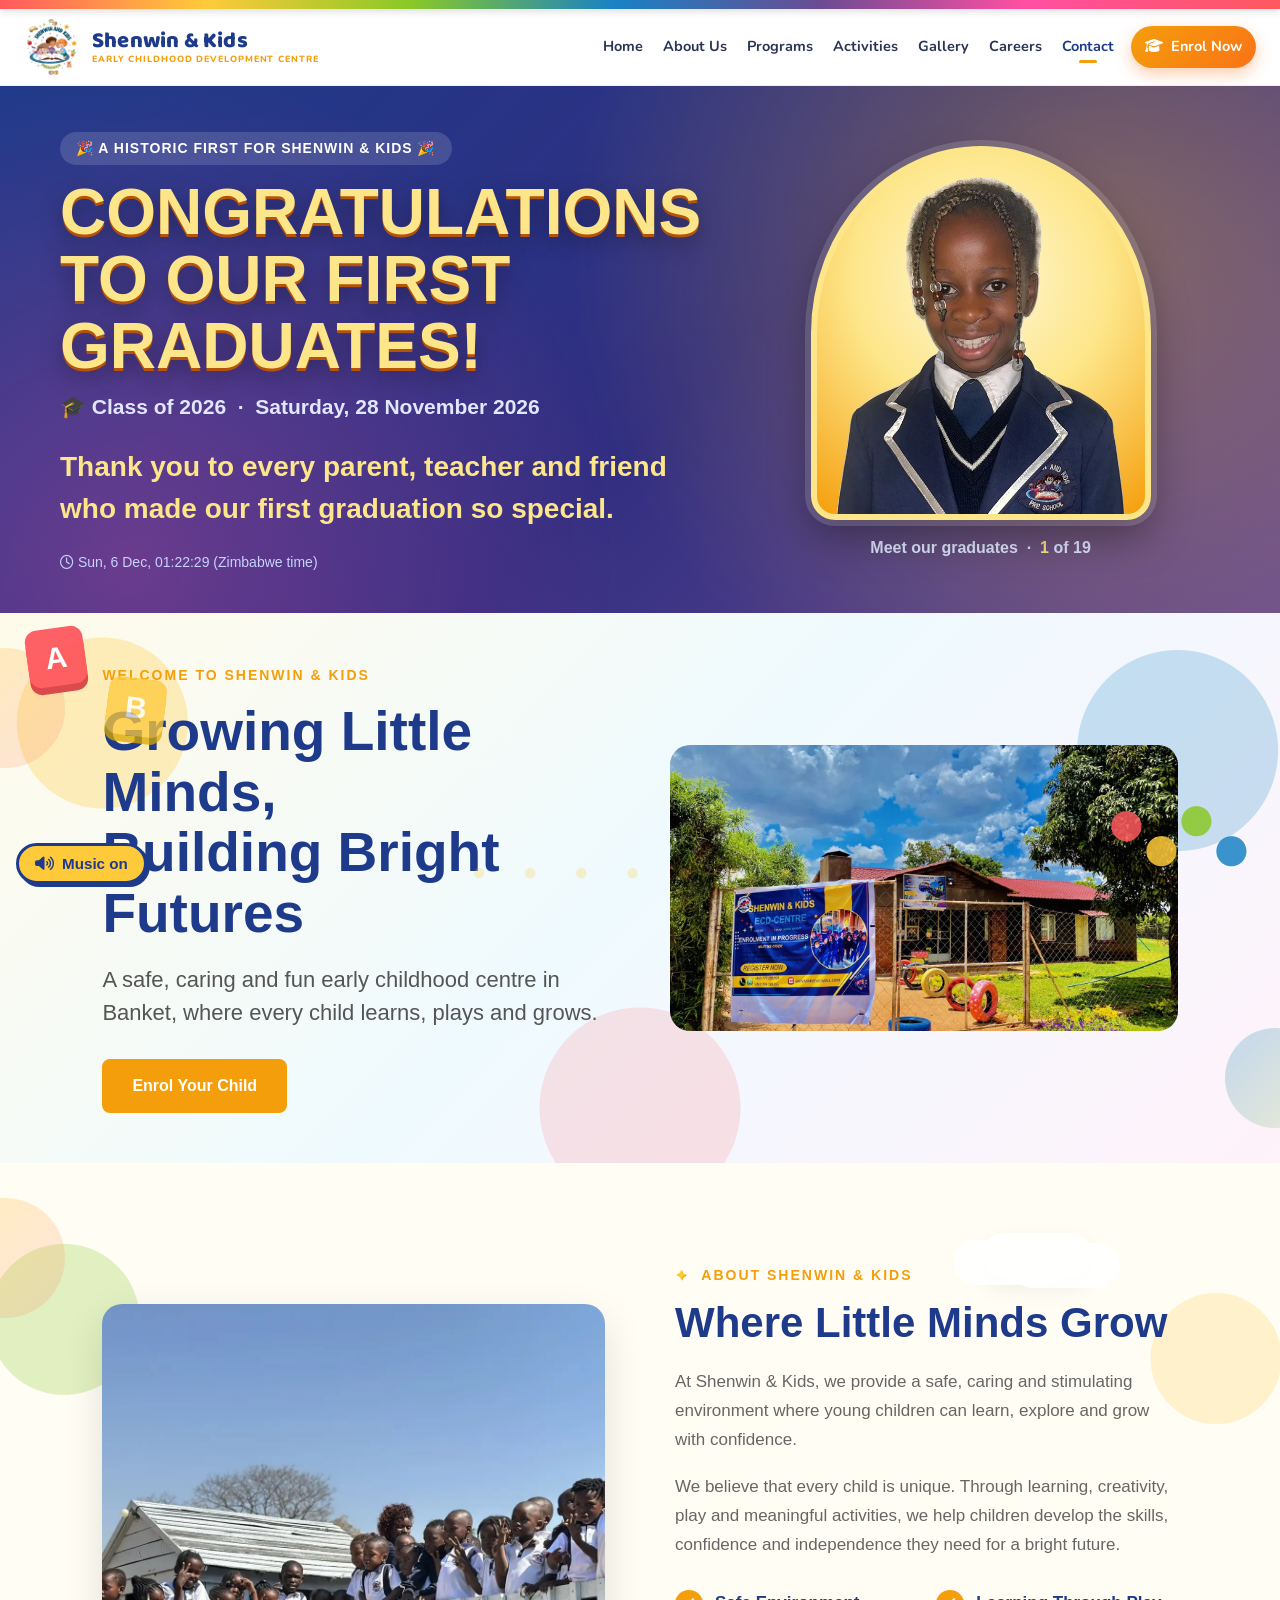
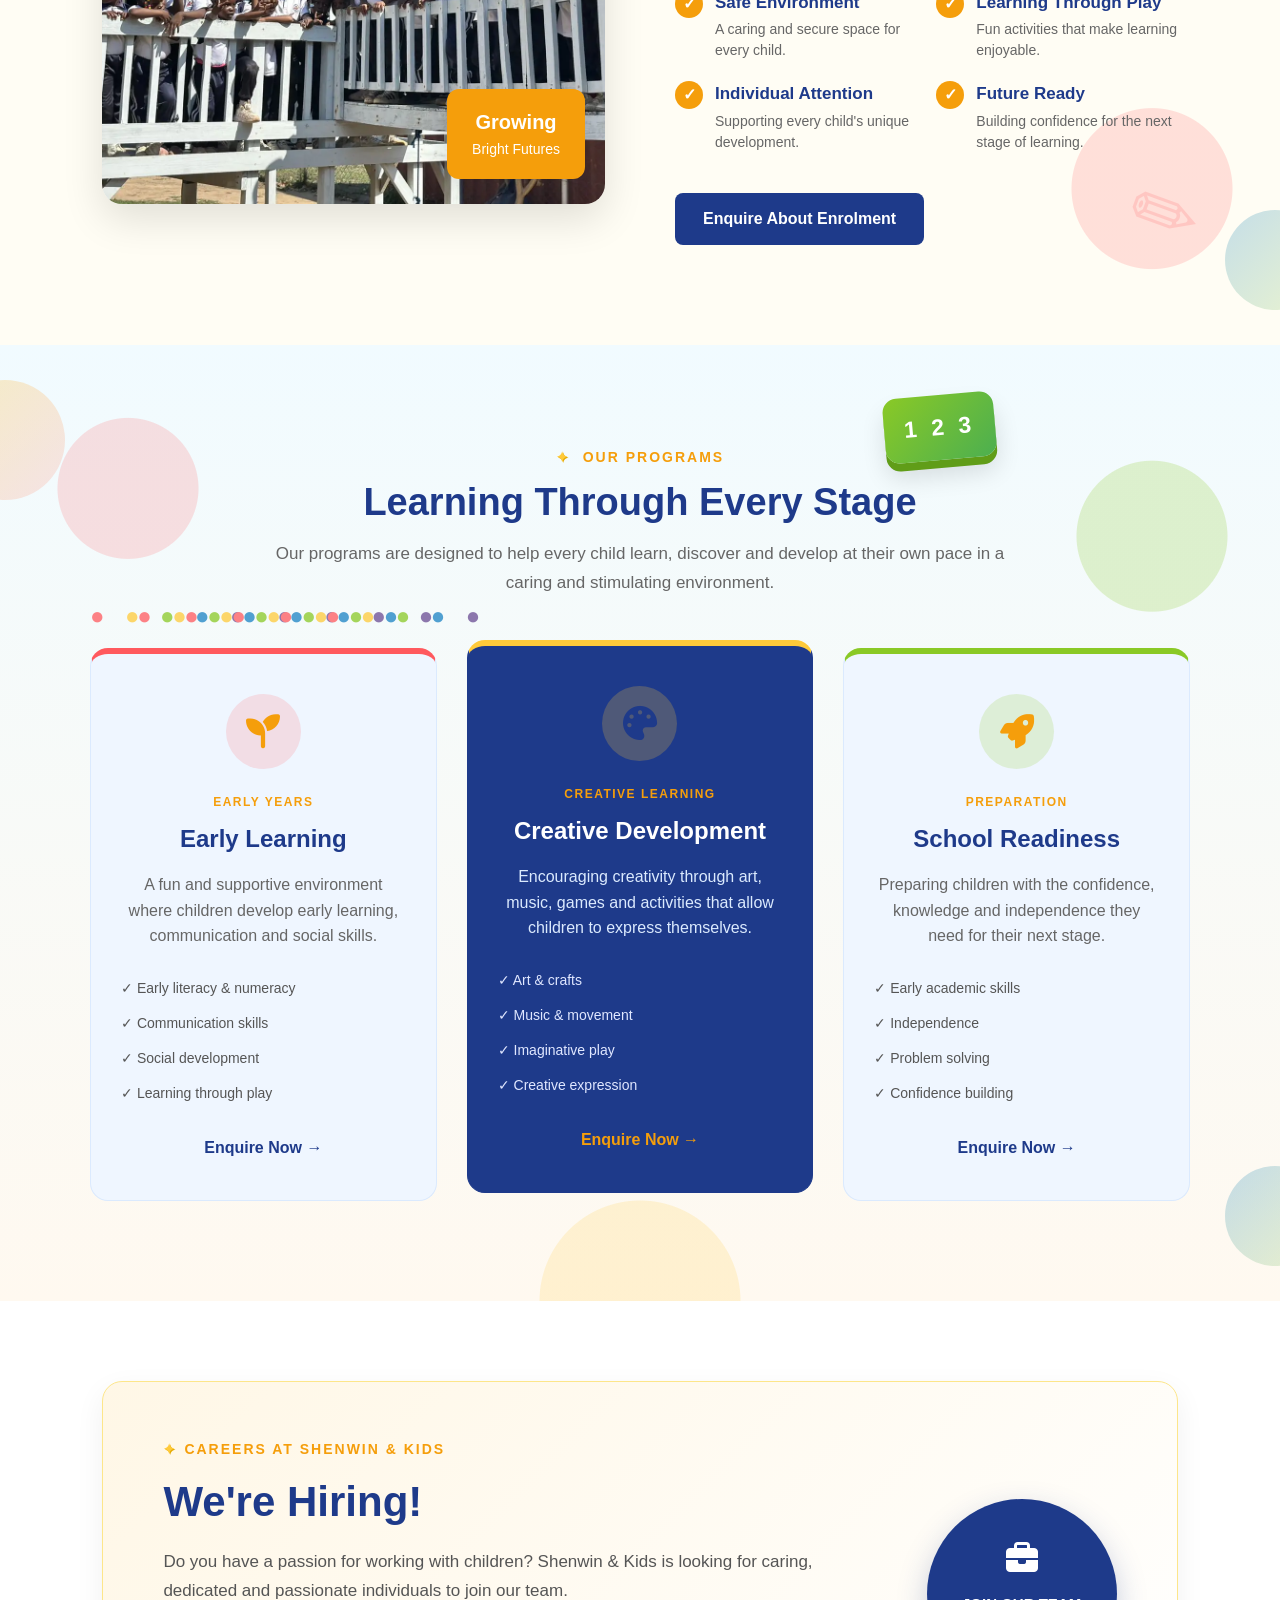
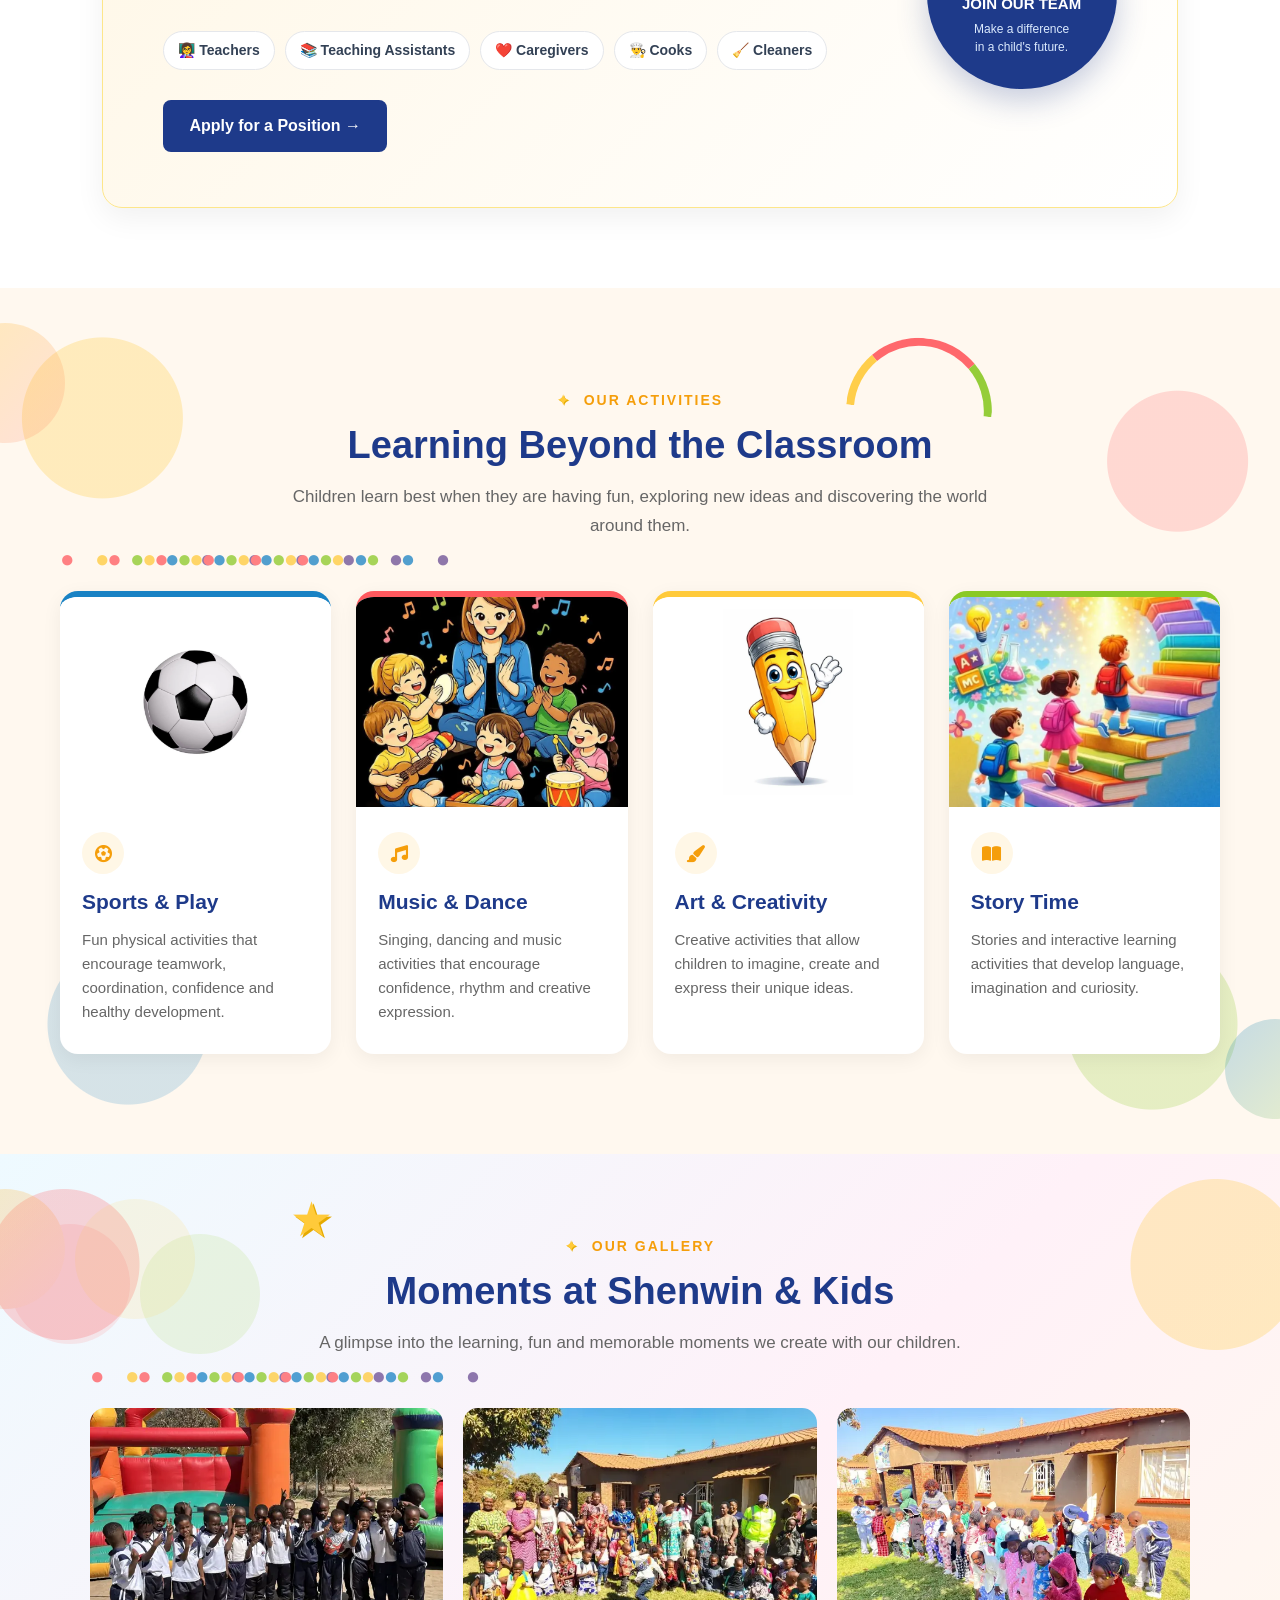
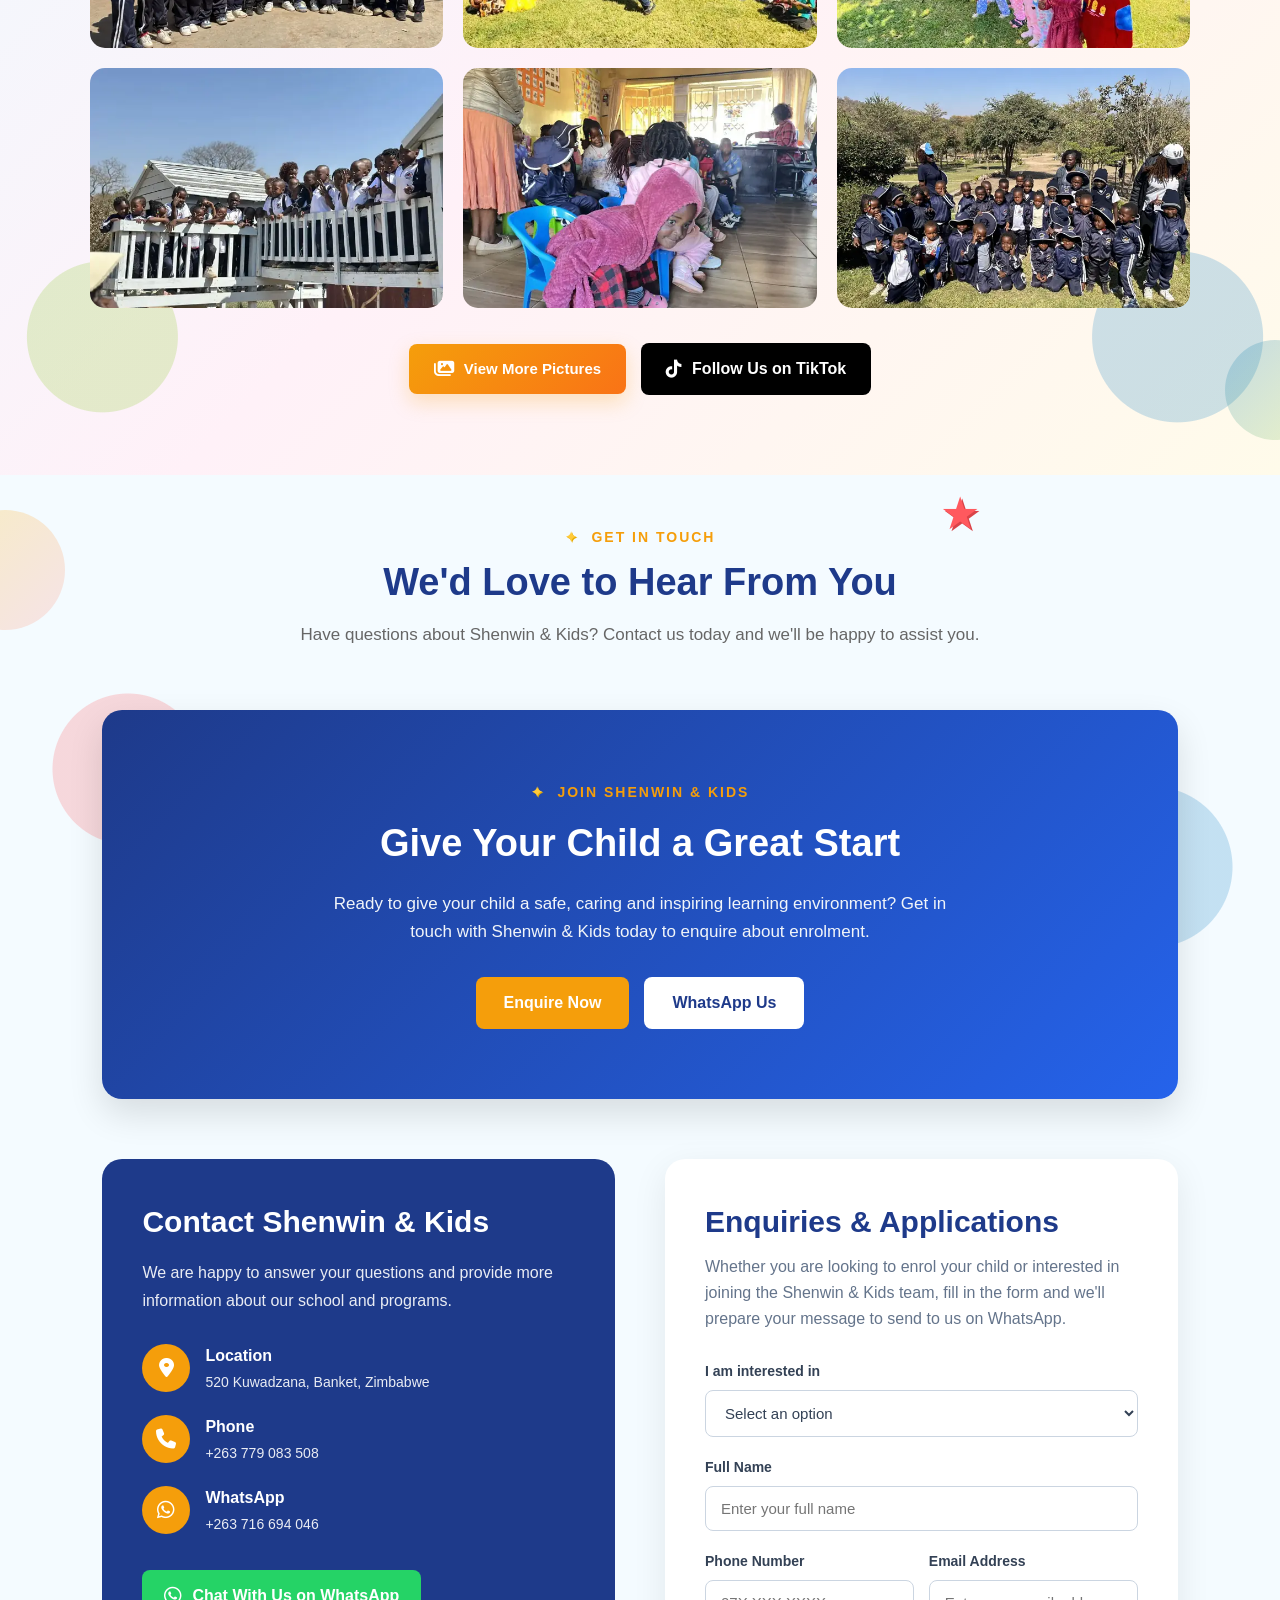
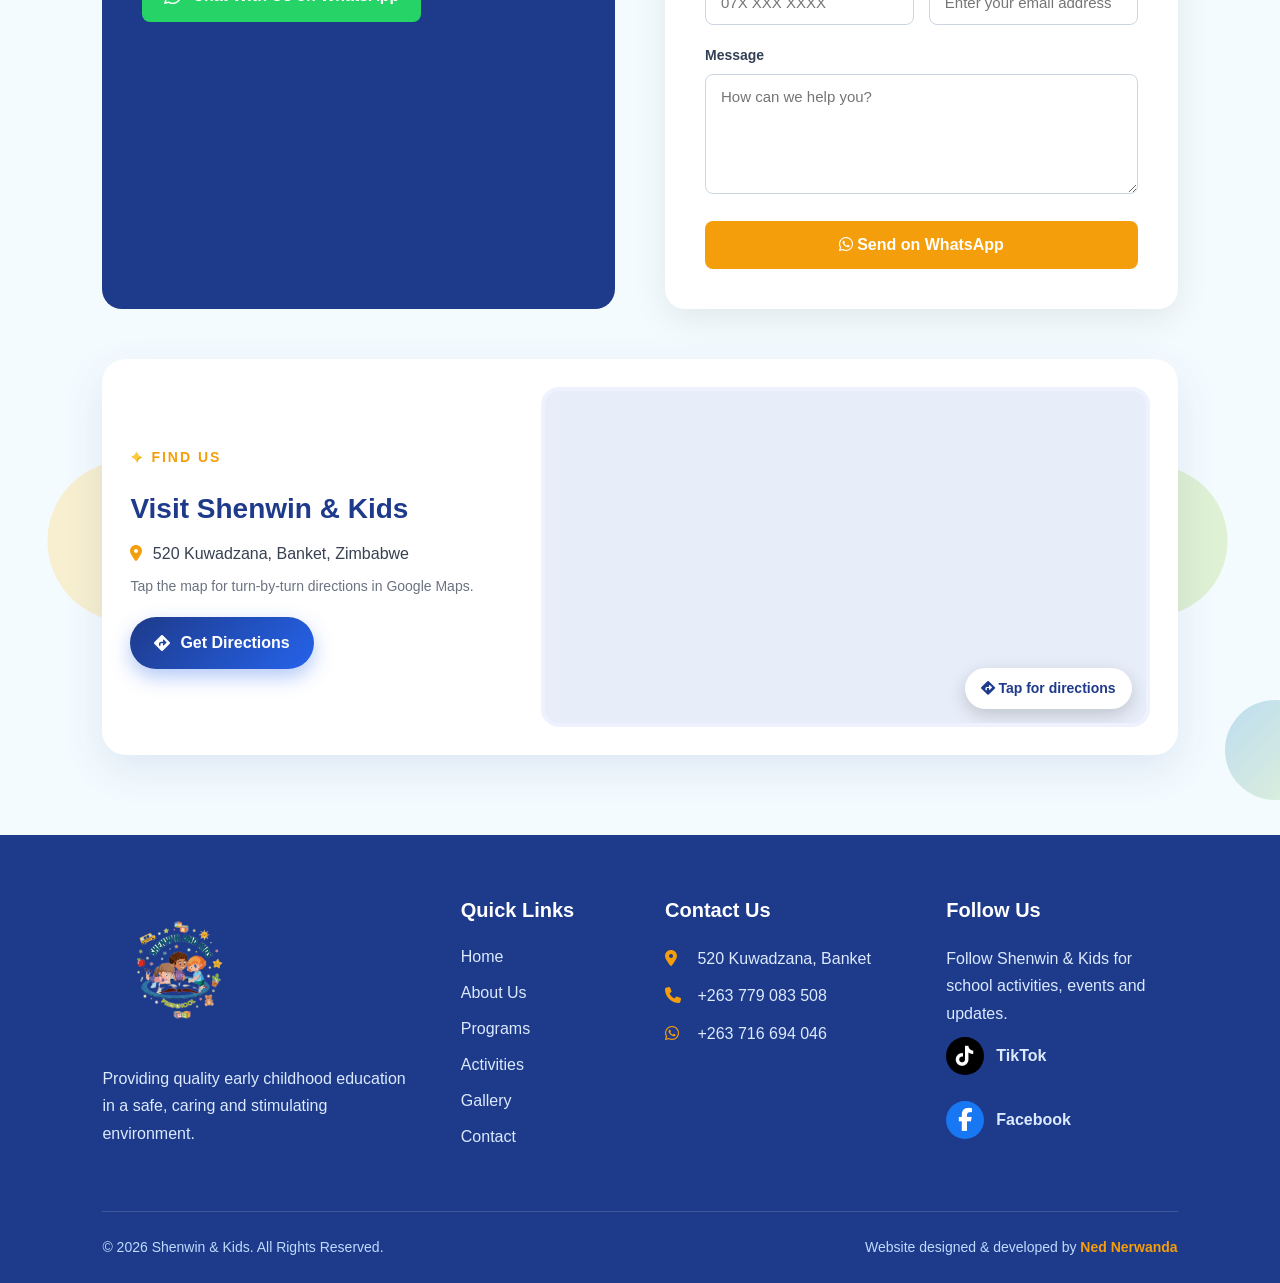
==== commit 7f3b718e: "Faster loading: WebP photos, small gallery previews, slideshow loads one ahead, song loads after the" ====
--- a/docs/index.html
+++ b/docs/index.html
@@ -104,23 +104,23 @@
             <div class="grad-frame js-grad-slides">
                 <img src="img/graduates/graduate01.webp" alt="Shenwin &amp; Kids graduate" class="active" decoding="async">
                 <img src="img/graduates/graduate02.webp" alt="Shenwin &amp; Kids graduate" decoding="async">
-                <img src="img/graduates/graduate03.webp" alt="Shenwin &amp; Kids graduate" decoding="async">
-                <img src="img/graduates/graduate04.webp" alt="Shenwin &amp; Kids graduate" decoding="async">
-                <img src="img/graduates/graduate05.webp" alt="Shenwin &amp; Kids graduate" decoding="async">
-                <img src="img/graduates/graduate06.webp" alt="Shenwin &amp; Kids graduate" decoding="async">
-                <img src="img/graduates/graduate07.webp" alt="Shenwin &amp; Kids graduate" decoding="async">
-                <img src="img/graduates/graduate08.webp" alt="Shenwin &amp; Kids graduate" decoding="async">
-                <img src="img/graduates/graduate09.webp" alt="Shenwin &amp; Kids graduate" decoding="async">
-                <img src="img/graduates/graduate10.webp" alt="Shenwin &amp; Kids graduate" decoding="async">
-                <img src="img/graduates/graduate11.webp" alt="Shenwin &amp; Kids graduate" decoding="async">
-                <img src="img/graduates/graduate12.webp" alt="Shenwin &amp; Kids graduate" decoding="async">
-                <img src="img/graduates/graduate13.webp" alt="Shenwin &amp; Kids graduate" decoding="async">
-                <img src="img/graduates/graduate14.webp" alt="Shenwin &amp; Kids graduate" decoding="async">
-                <img src="img/graduates/graduate15.webp" alt="Shenwin &amp; Kids graduate" decoding="async">
-                <img src="img/graduates/graduate16.webp" alt="Shenwin &amp; Kids graduate" decoding="async">
-                <img src="img/graduates/graduate17.webp" alt="Shenwin &amp; Kids graduate" decoding="async">
-                <img src="img/graduates/graduate18.webp" alt="Shenwin &amp; Kids graduate" decoding="async">
-                <img src="img/graduates/graduate19.webp" alt="Shenwin &amp; Kids graduate" decoding="async">
+                <img data-src="img/graduates/graduate03.webp" alt="Shenwin &amp; Kids graduate" decoding="async">
+                <img data-src="img/graduates/graduate04.webp" alt="Shenwin &amp; Kids graduate" decoding="async">
+                <img data-src="img/graduates/graduate05.webp" alt="Shenwin &amp; Kids graduate" decoding="async">
+                <img data-src="img/graduates/graduate06.webp" alt="Shenwin &amp; Kids graduate" decoding="async">
+                <img data-src="img/graduates/graduate07.webp" alt="Shenwin &amp; Kids graduate" decoding="async">
+                <img data-src="img/graduates/graduate08.webp" alt="Shenwin &amp; Kids graduate" decoding="async">
+                <img data-src="img/graduates/graduate09.webp" alt="Shenwin &amp; Kids graduate" decoding="async">
+                <img data-src="img/graduates/graduate10.webp" alt="Shenwin &amp; Kids graduate" decoding="async">
+                <img data-src="img/graduates/graduate11.webp" alt="Shenwin &amp; Kids graduate" decoding="async">
+                <img data-src="img/graduates/graduate12.webp" alt="Shenwin &amp; Kids graduate" decoding="async">
+                <img data-src="img/graduates/graduate13.webp" alt="Shenwin &amp; Kids graduate" decoding="async">
+                <img data-src="img/graduates/graduate14.webp" alt="Shenwin &amp; Kids graduate" decoding="async">
+                <img data-src="img/graduates/graduate15.webp" alt="Shenwin &amp; Kids graduate" decoding="async">
+                <img data-src="img/graduates/graduate16.webp" alt="Shenwin &amp; Kids graduate" decoding="async">
+                <img data-src="img/graduates/graduate17.webp" alt="Shenwin &amp; Kids graduate" decoding="async">
+                <img data-src="img/graduates/graduate18.webp" alt="Shenwin &amp; Kids graduate" decoding="async">
+                <img data-src="img/graduates/graduate19.webp" alt="Shenwin &amp; Kids graduate" decoding="async">
             </div>
             <p class="grad-caption">Meet our graduates &nbsp;·&nbsp; <b class="js-grad-n">1</b> of 19</p>
         </div>
@@ -167,7 +167,7 @@
     <div class="hero-image">
 
         <img
-            src="img/school1.jpg"
+            src="img/school1.webp" fetchpriority="high"
             alt="Shenwin Kids"
         >
 
@@ -189,7 +189,7 @@
         <div class="about-image">
 
             <img loading="lazy"
-                src="img/activity4.jpg"
+                src="img/activity4.webp"
                 alt="Children learning at Shenwin & Kids"
             >
 
@@ -570,7 +570,7 @@
             <div class="activity-image">
 
                 <img loading="lazy"
-                    src="img/sports.jpg"
+                    src="img/sports.webp"
                     class="illustration"
                     alt="Children enjoying sports and outdoor play"
                 >
@@ -604,7 +604,7 @@
             <div class="activity-image">
 
                 <img loading="lazy"
-                    src="img/music.jpg"
+                    src="img/music.webp"
                     alt="Children enjoying music and dance"
                 >
 
@@ -638,7 +638,7 @@
             <div class="activity-image">
 
                 <img loading="lazy"
-                    src="img/art.jpg"
+                    src="img/art.webp"
                     class="illustration"
                     alt="Children participating in art and creative activities"
                 >
@@ -673,7 +673,7 @@
             <div class="activity-image">
 
                 <img loading="lazy"
-                    src="img/story.jpg"
+                    src="img/story.webp"
                     alt="Children enjoying story time"
                 >
 
@@ -739,7 +739,7 @@
         <div class="gallery-item">
 
             <img loading="lazy"
-                src="img/activity1.jpg"
+                src="img/thumbs/activity1.webp" data-full="img/activity1.webp"
                 alt="Shenwin & Kids learning activities"
             >
 
@@ -749,7 +749,7 @@
         <div class="gallery-item">
 
             <img loading="lazy"
-                src="img/activity2.jpg"
+                src="img/thumbs/activity2.webp" data-full="img/activity2.webp"
                 alt="Shenwin & Kids children activities"
             >
 
@@ -759,7 +759,7 @@
         <div class="gallery-item">
 
             <img loading="lazy"
-                src="img/activity3.jpg"
+                src="img/thumbs/activity3.webp" data-full="img/activity3.webp"
                 alt="Shenwin & Kids outdoor activities"
             >
 
@@ -769,7 +769,7 @@
         <div class="gallery-item">
 
             <img loading="lazy"
-                src="img/activity4.jpg"
+                src="img/thumbs/activity4.webp" data-full="img/activity4.webp"
                 alt="Shenwin & Kids creative activities"
             >
 
@@ -779,7 +779,7 @@
         <div class="gallery-item">
 
             <img loading="lazy"
-                src="img/activity5.jpg"
+                src="img/thumbs/activity5.webp" data-full="img/activity5.webp"
                 alt="Shenwin & Kids school activities"
             >
 
@@ -789,7 +789,7 @@
         <div class="gallery-item">
 
             <img loading="lazy"
-                src="img/activity6.jpg"
+                src="img/thumbs/activity6.webp" data-full="img/activity6.webp"
                 alt="Shenwin & Kids memorable moments"
             >
 
@@ -1680,10 +1680,10 @@
 
 
 
-<script src="script.js?v=7"></script>
-
-<script src="countdown.js?v=2"></script>
-<script src="music.js?v=2"></script>
+<script src="script.js?v=8"></script>
+
+<script src="countdown.js?v=3"></script>
+<script src="music.js?v=3"></script>
 
 <script src="nav.js?v=1"></script>
 
